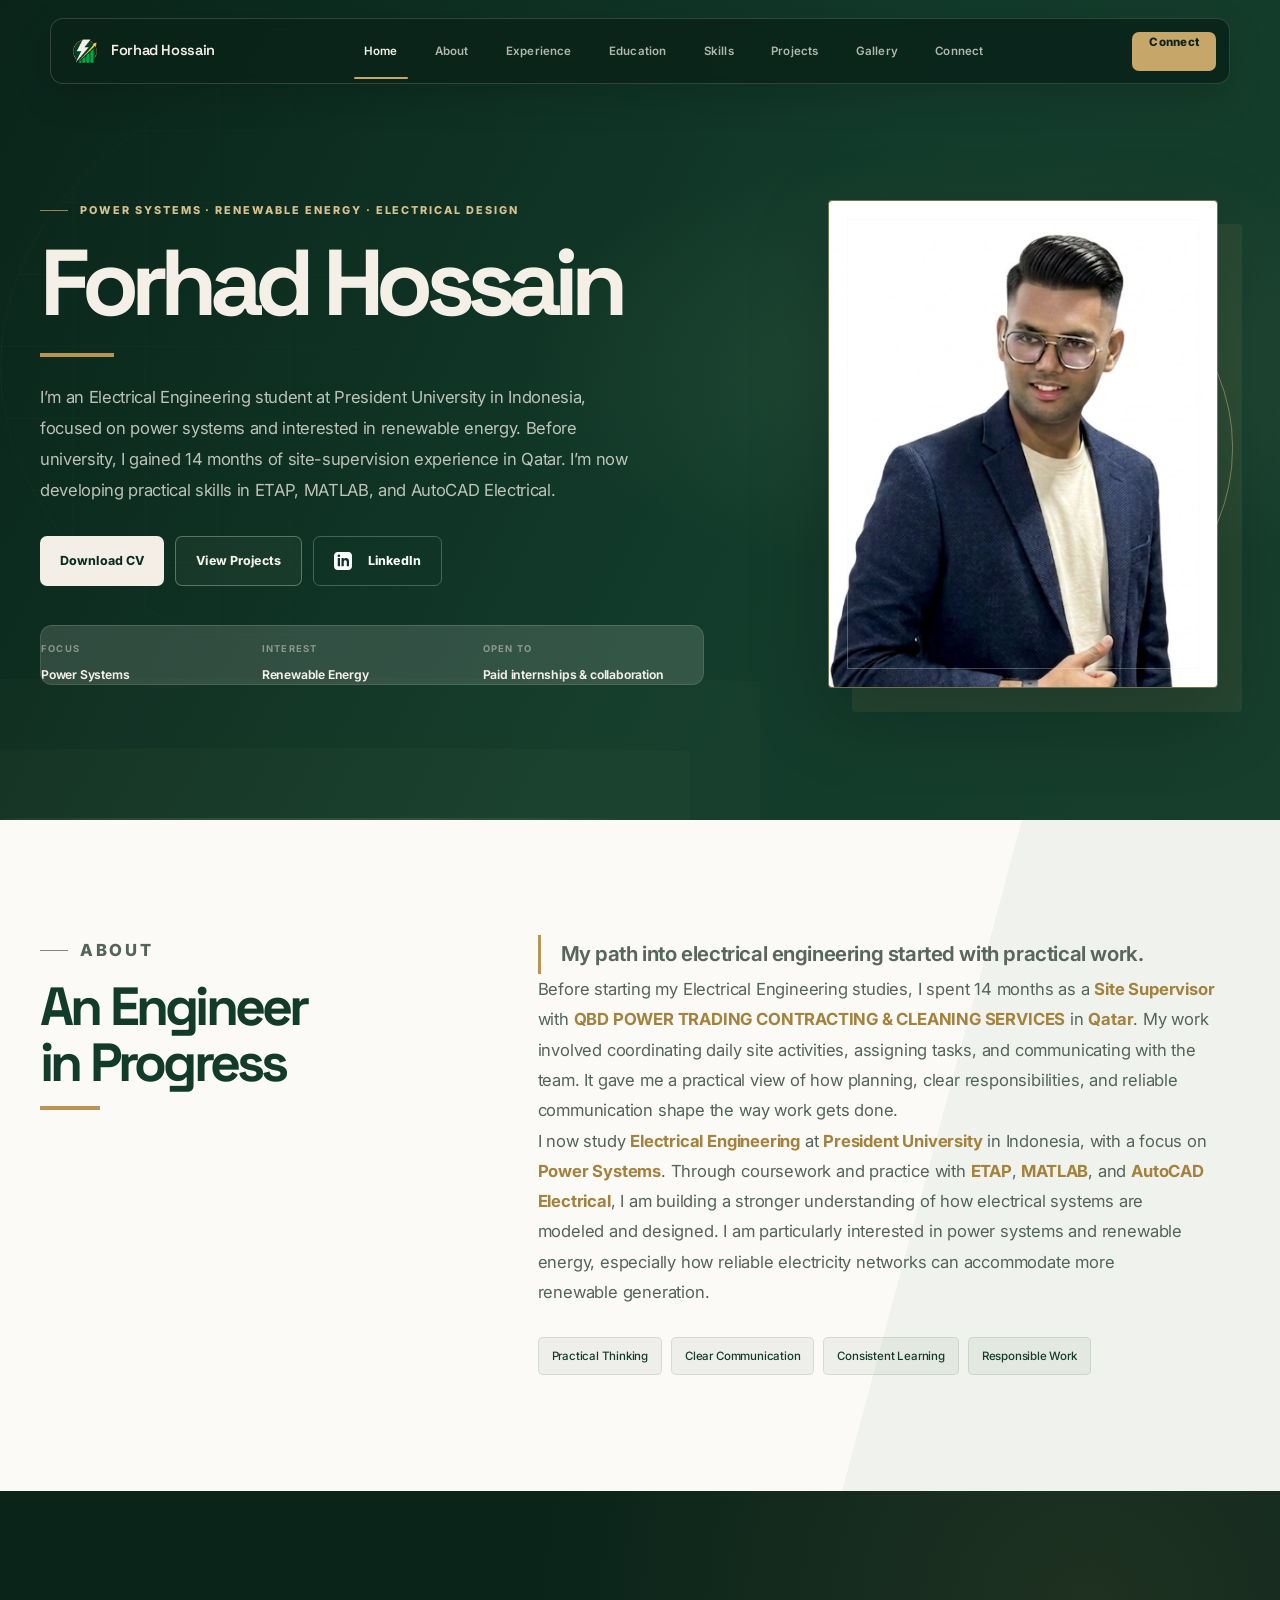
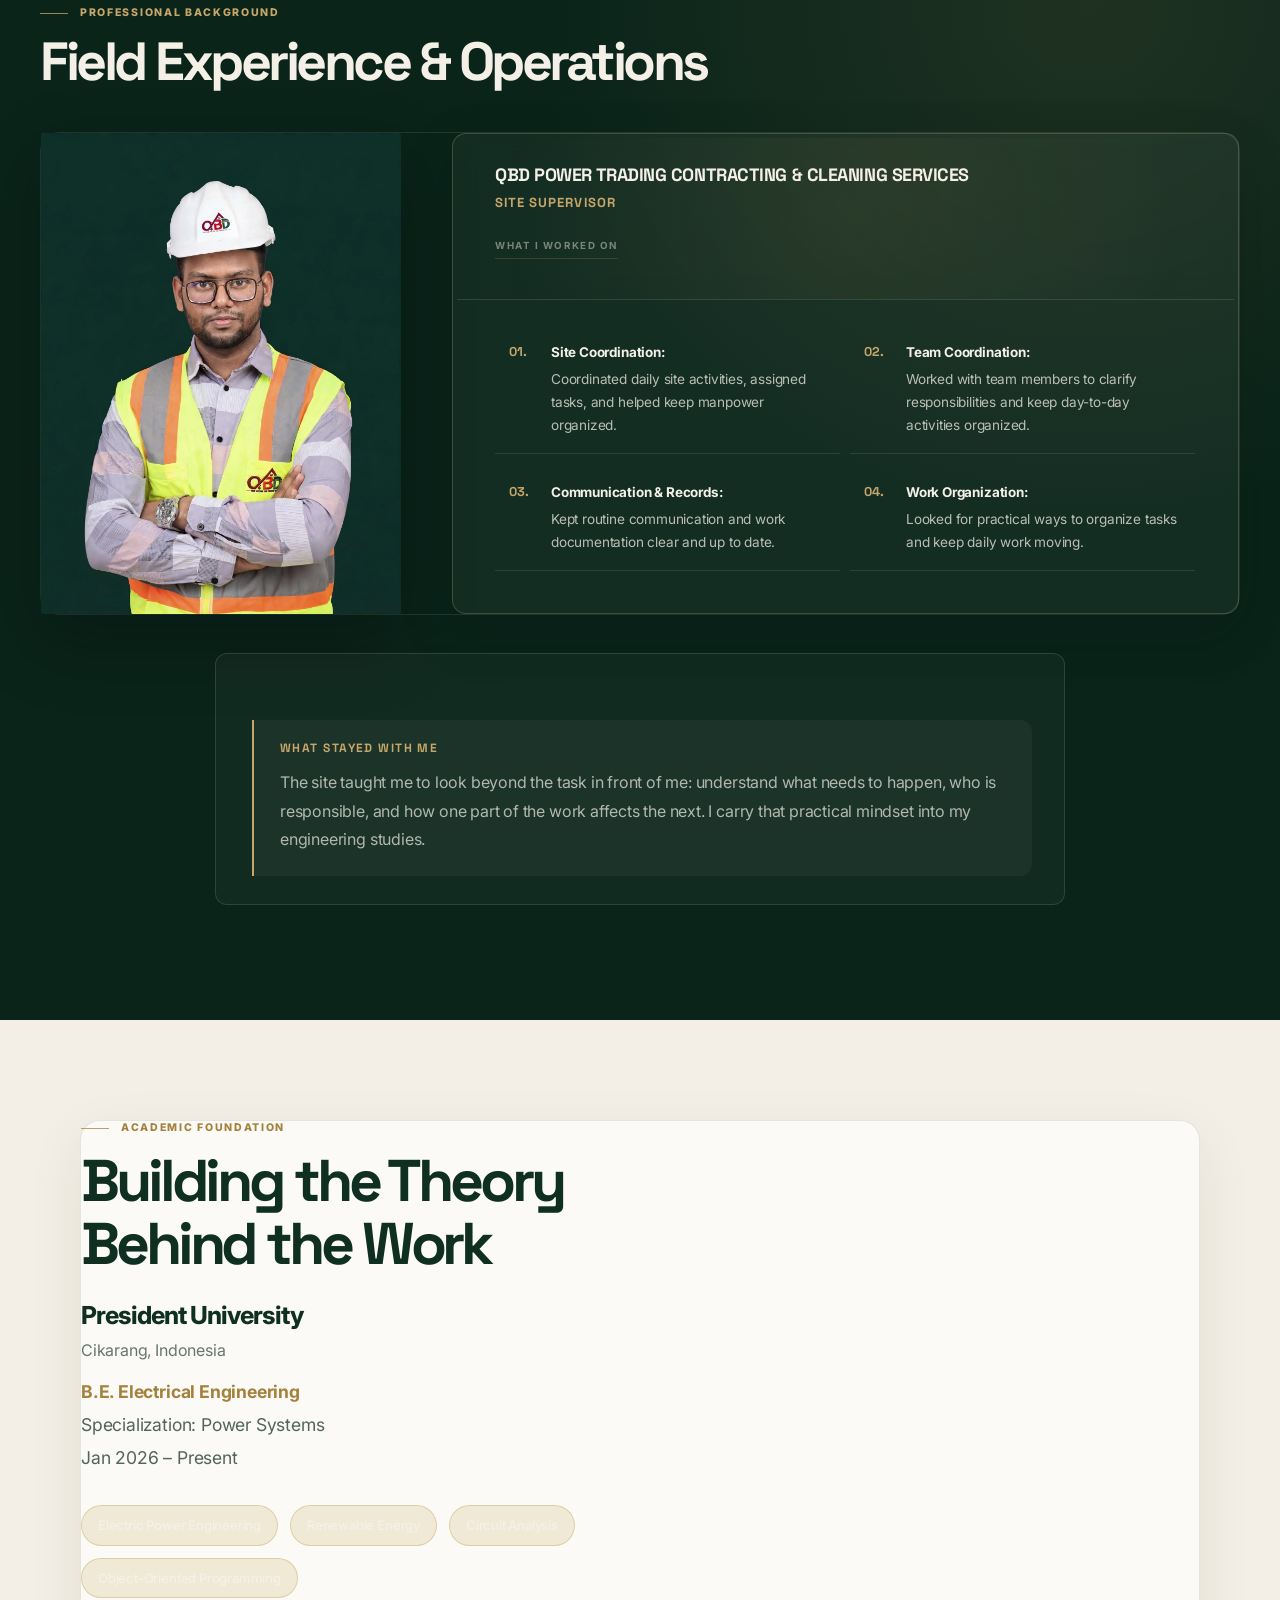
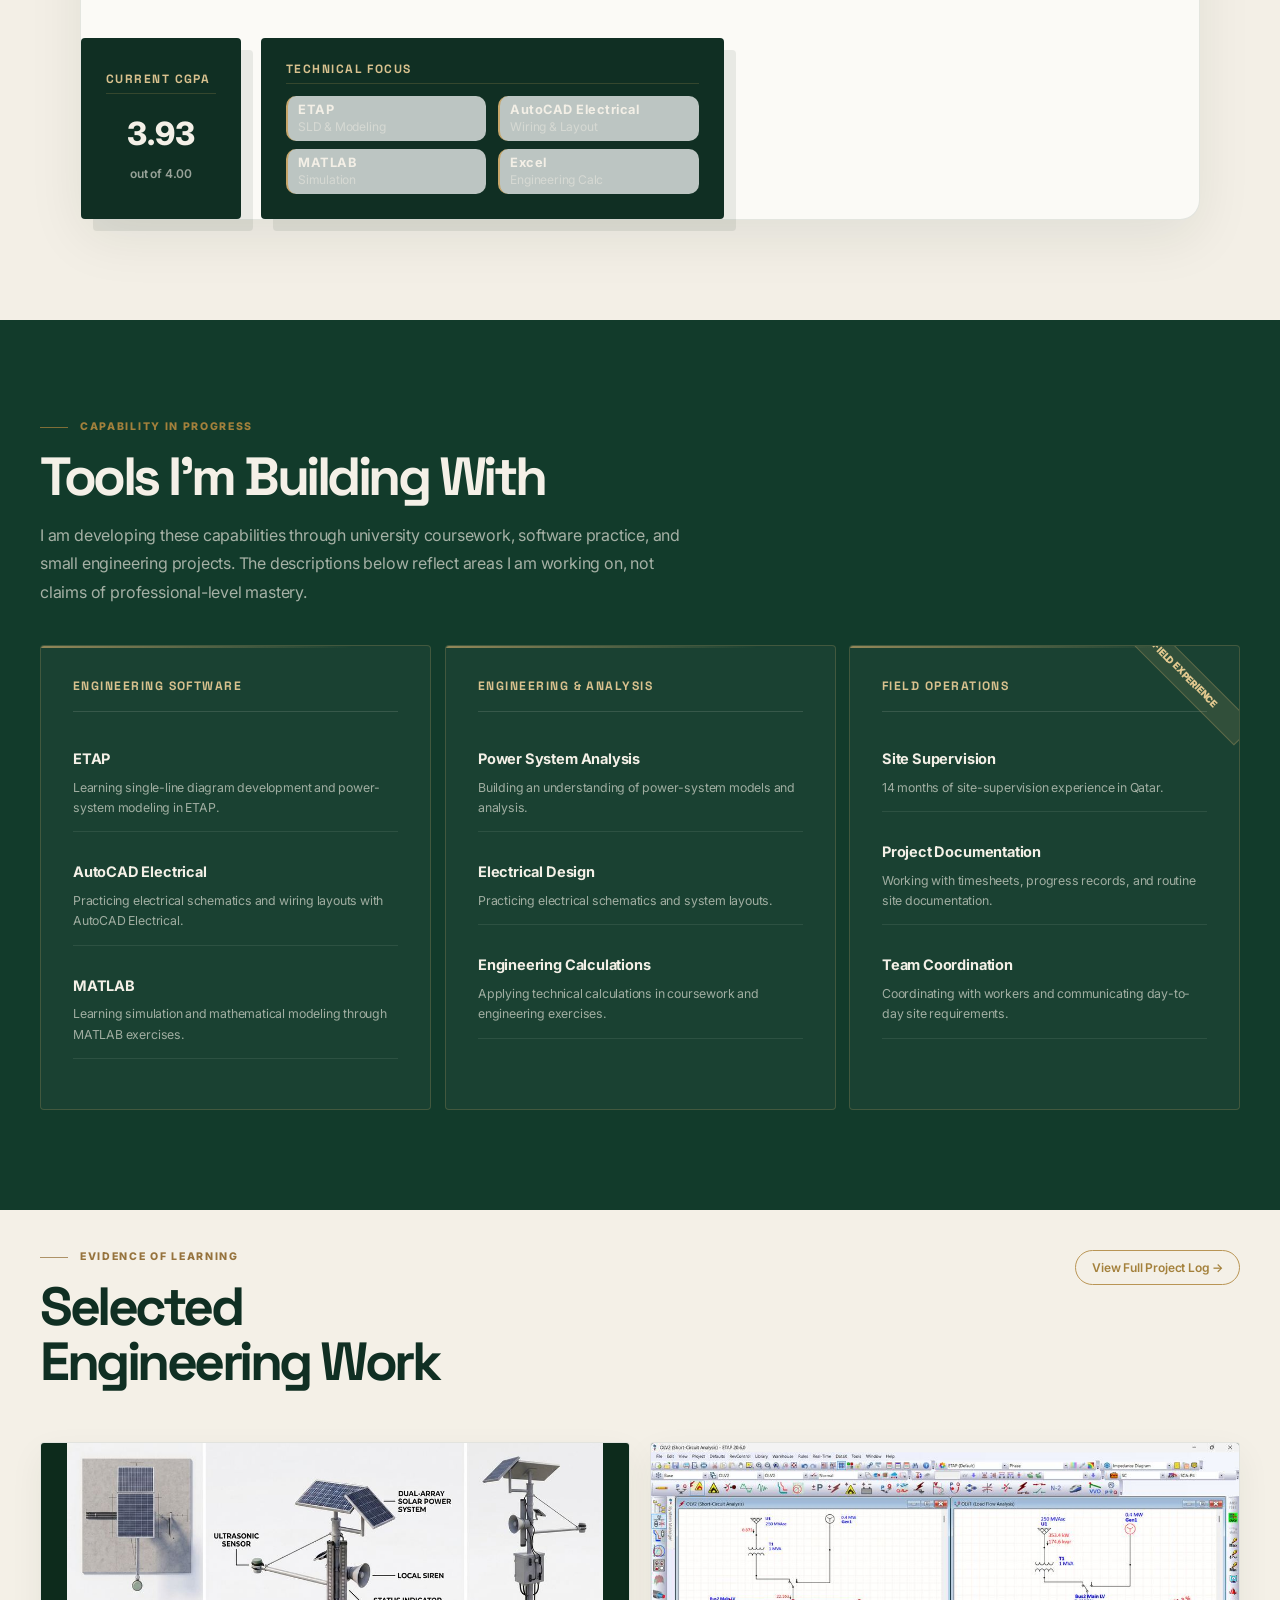
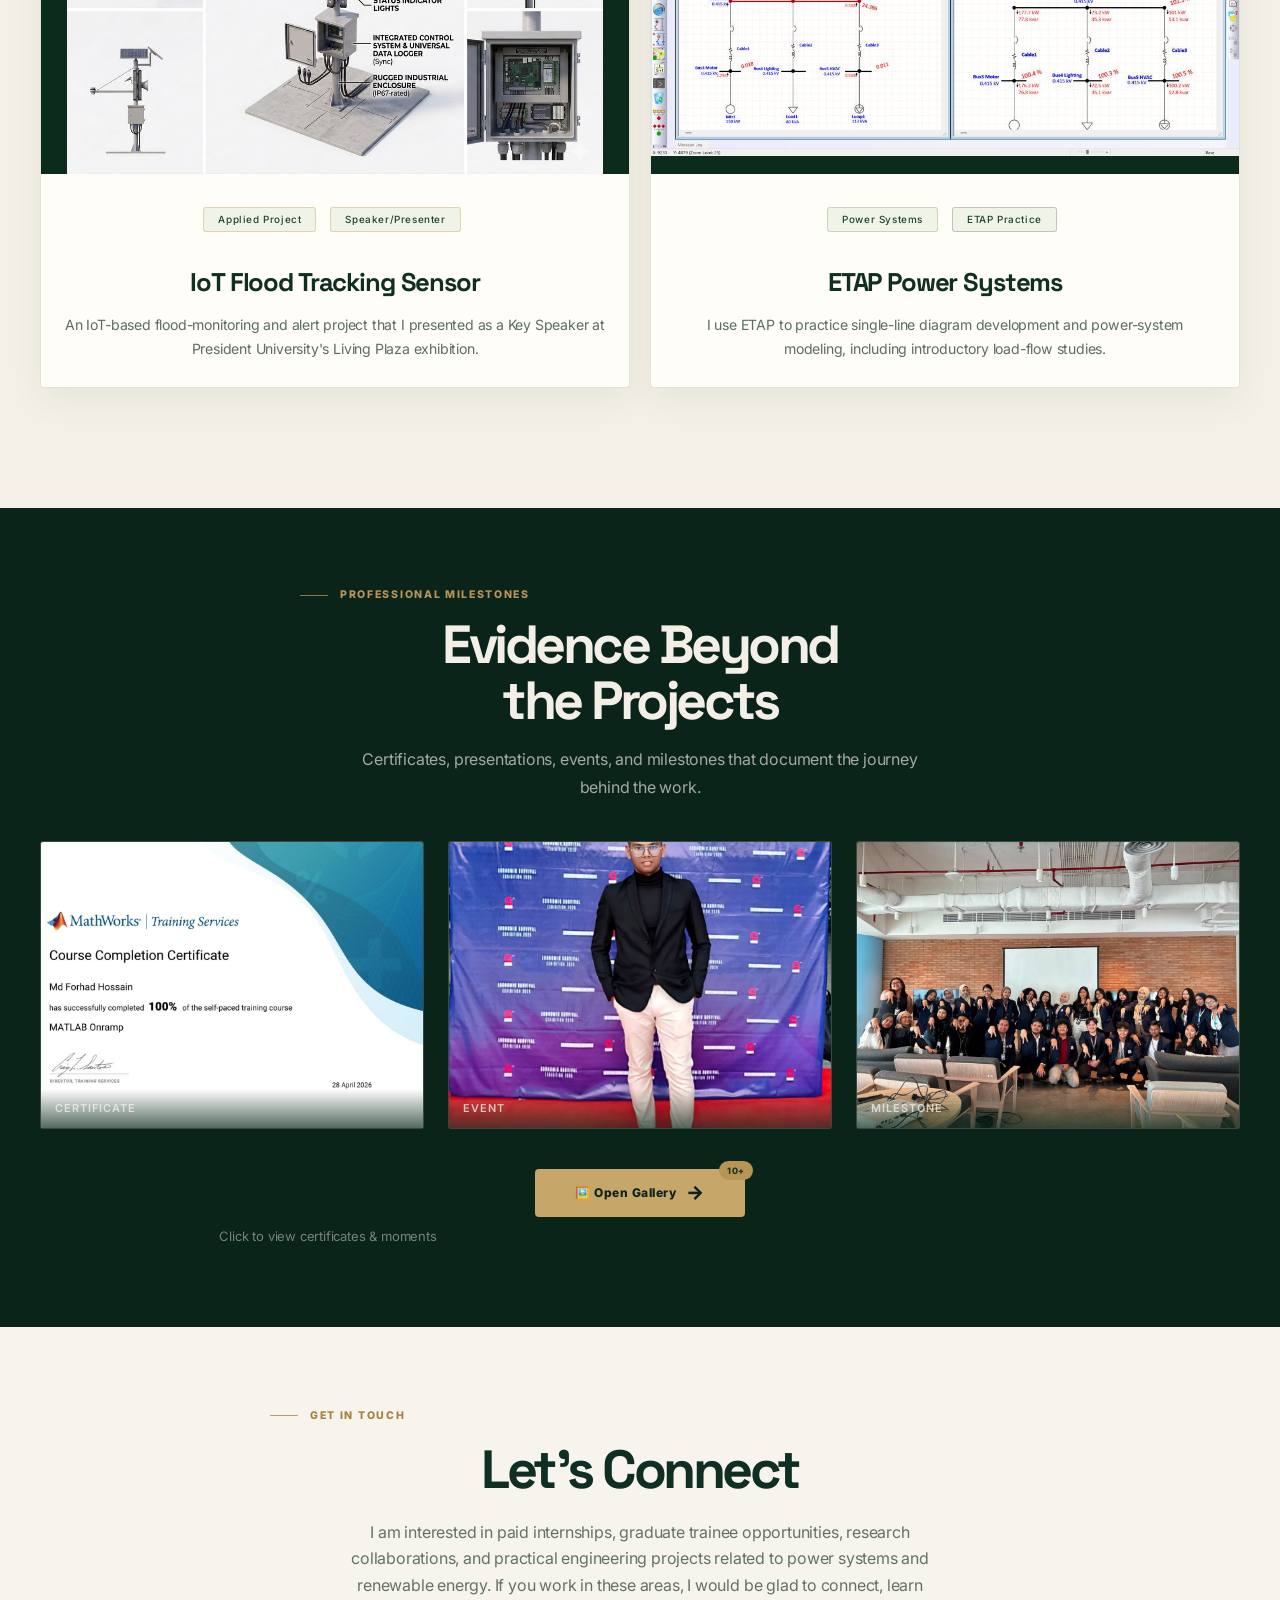
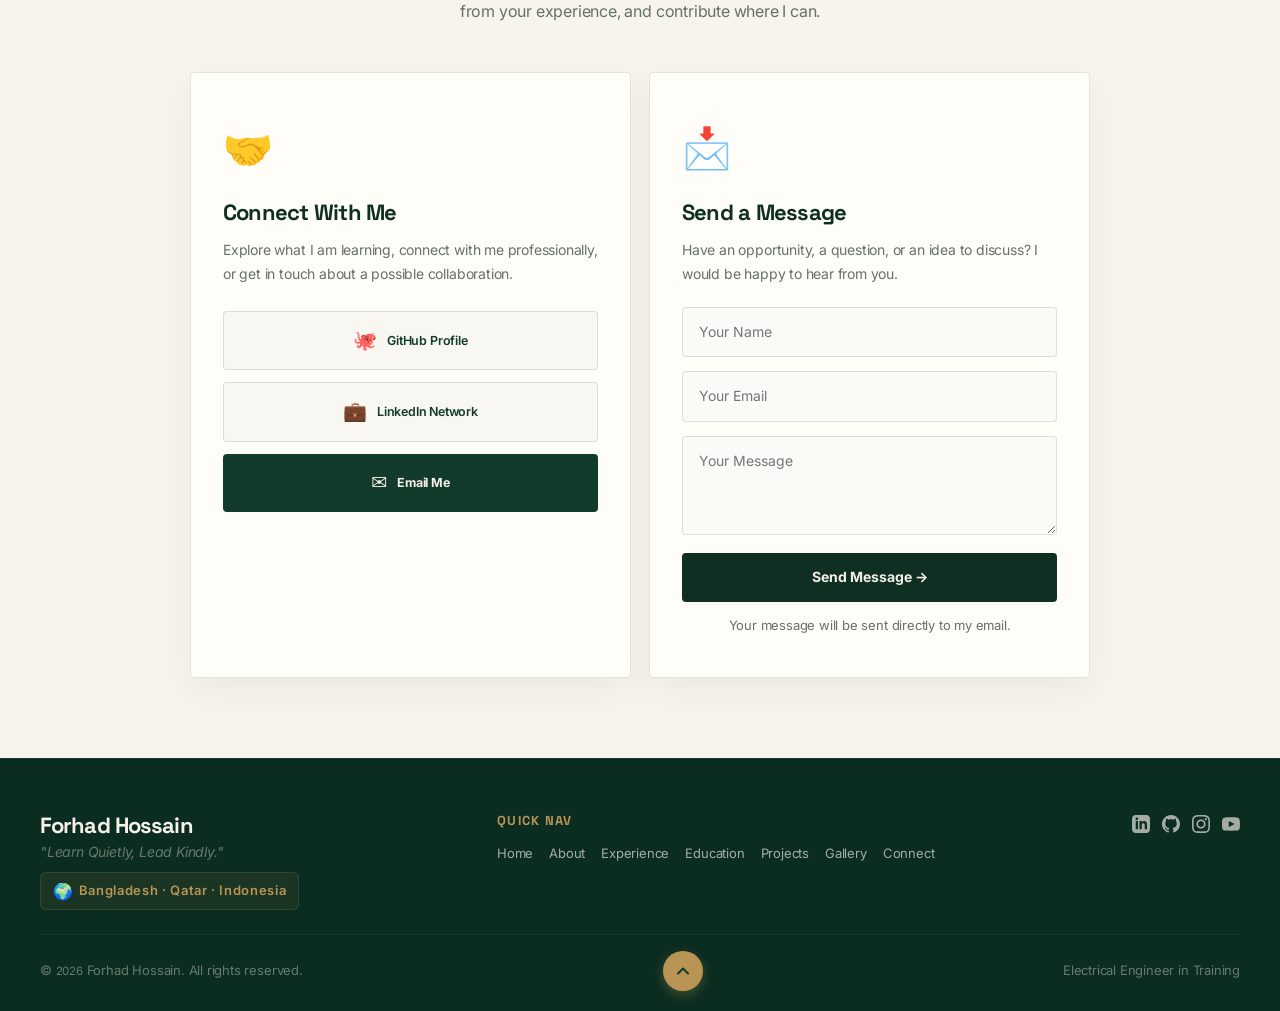
==== index.html @ ad2ba344 "Refine homepage introduction and mobile navigation semantics" ====
<!DOCTYPE html>
<html lang="en">
<head>
    <meta charset="UTF-8" />
    <meta name="viewport" content="width=device-width, initial-scale=1.0" />
<meta name="google-site-verification" content="_zDaQH_l5Y5FE8YZBvgZEouAy9G4MSB9OnLDRJY1ybE" />
    <!-- ════════════════════════════════════════════════════
         PRIMARY META TAGS (SEO)
         ════════════════════════════════════════════════════ -->
    <title>Forhad Hossain | Electrical Engineering &amp; Power Systems</title>
    <meta name="description" content="Forhad Hossain is an Electrical Engineering student at President University in Indonesia, focused on power systems and renewable energy. He brings 14 months of site-supervision experience in Qatar and is developing practical skills in ETAP, MATLAB, and AutoCAD Electrical." />
    <meta name="keywords" content="Forhad Hossain, Md Forhad Hossain, Forhad, Md Forhad, Hossain Forhad, Electrical Engineer, Electrical Engineering Student, Power Systems Engineer, Power Systems Student, President University, ETAP, MATLAB, AutoCAD Electrical, IoT, Arduino, Engineering Portfolio, Power System Analysis, Renewable Energy, Electrical Projects" />
    <meta name="author" content="Forhad Hossain" />
    <meta name="theme-color" content="#1B4332" />
    <meta name="robots" content="index, follow" />
    <link rel="canonical" href="https://forhadhossain.me/" />

    <!-- ════════════════════════════════════════════════════
         FAVICON
         ════════════════════════════════════════════════════ -->
    <link rel="icon" href="assets/logo/logo.png" type="image/png" />
    <link rel="apple-touch-icon" href="assets/logo/logo.png" />

    <!-- ════════════════════════════════════════════════════
         OPEN GRAPH (Facebook, LinkedIn, WhatsApp)
         ════════════════════════════════════════════════════ -->
    <meta property="og:type" content="profile" />
    <meta property="og:site_name" content="Forhad Hossain | Electrical Engineering Portfolio" />
    <meta property="og:title" content="Forhad Hossain | Electrical Engineering Student · Power Systems" />
    <meta property="og:description" content="Electrical Engineering student at President University, focused on power systems and renewable energy, with 14 months of site-supervision experience in Qatar." />
    <meta property="og:url" content="https://forhadhossain.me/" />
    <meta property="og:image" content="https://forhadhossain.me/assets/profile/profile.jpg" />
    <meta property="og:image:alt" content="Forhad Hossain — Electrical Engineering student and Power Systems learner" />
    <meta property="profile:first_name" content="Forhad" />
    <meta property="profile:last_name" content="Hossain" />

    <!-- ════════════════════════════════════════════════════
         TWITTER CARD
         ════════════════════════════════════════════════════ -->
    <meta name="twitter:card" content="summary_large_image" />
    <meta name="twitter:site" content="@forhadhossain_ee" />
    <meta name="twitter:title" content="Forhad Hossain | Electrical Engineering Student · Power Systems" />
    <meta name="twitter:description" content="Electrical Engineering student focused on power systems and renewable energy, with 14 months of site-supervision experience in Qatar." />
    <meta name="twitter:image" content="https://forhadhossain.me/assets/profile/profile.jpg" />
    <meta name="twitter:image:alt" content="Forhad Hossain — Electrical Engineering student and Power Systems learner" />

    <!-- ════════════════════════════════════════════════════
         GOOGLE FONTS
         ════════════════════════════════════════════════════ -->
    <link rel="preconnect" href="https://fonts.googleapis.com" />
    <link rel="preconnect" href="https://fonts.gstatic.com" crossorigin="" />
    <link href="https://fonts.googleapis.com/css2?family=Inter:wght@400;600;700&amp;family=Space+Grotesk:wght@700;800&amp;display=swap" rel="stylesheet" />

    <!-- ════════════════════════════════════════════════════
         EXTERNAL STYLESHEETS
         ════════════════════════════════════════════════════ -->
    <link rel="stylesheet" href="css/style.css" />

    <!-- ════════════════════════════════════════════════════
         STRUCTURED DATA (JSON-LD) — ENTITY SEO
         ════════════════════════════════════════════════════ -->
    <script type="application/ld+json">
    {
      "@context": "https://schema.org",
      "@graph": [
        {
          "@type": "WebSite",
          "@id": "https://forhadhossain.me/#website",
          "url": "https://forhadhossain.me/",
          "name": "Forhad Hossain — Electrical Engineering Portfolio",
          "description": "Personal portfolio of Forhad Hossain, an Electrical Engineering student at President University in Indonesia, focused on Power Systems and interested in renewable energy.",
          "inLanguage": "en-US",
          "publisher": {
            "@id": "https://forhadhossain.me/#person"
          }
        },
        {
          "@type": "Person",
          "@id": "https://forhadhossain.me/#person",
          "name": "Forhad Hossain",
          "alternateName": "Md Forhad Hossain",
          "url": "https://forhadhossain.me/",
          "image": "https://forhadhossain.me/assets/profile/profile.jpg",
          "jobTitle": "Electrical Engineering Student",
          "affiliation": {
            "@type": "CollegeOrUniversity",
            "name": "President University",
            "sameAs": "https://www.president.ac.id/"
          },
          "description": "Forhad Hossain is an Electrical Engineering student at President University in Indonesia, focused on Power Systems. He has 14 months of site-supervision experience in Qatar and is developing practical skills through coursework and projects involving ETAP, MATLAB, AutoCAD Electrical, Arduino, and IoT.",
          "knowsAbout": [
            "Electrical Engineering",
            "Power Systems",
            "Power System Analysis",
            "ETAP",
            "MATLAB",
            "AutoCAD Electrical",
            "Arduino",
            "IoT",
            "Renewable Energy",
            "Circuit Analysis",
            "Embedded Systems",
            "Load Flow Analysis",
            "Short Circuit Analysis",
            "Protection Coordination"
          ],
          "email": "mailto:ee.forhad.hossain@gmail.com",
          "sameAs": [
            "https://www.linkedin.com/in/forhadhossain-ee/",
            "https://github.com/forhadhossain-ee",
            "https://www.instagram.com/forhad_hossain.ee/",
            "https://www.youtube.com/@forhadhossain_ee"
          ]
        }
      ]
    }
    </script>
</head>
<body>

    <!-- ============================================================
         NAVIGATION
         ============================================================ -->
    <div class="nav-wrap">
        <nav class="nav is-condensed">
            <a href="#home" class="nav__logo">
                <img src="assets/logo/logo.png" alt="Forhad Hossain Logo" style="height: 32px; width: auto; flex-shrink: 0;" />
                Forhad Hossain
            </a>
            <div class="nav__links">
                <span class="nav__indicator is-visible"></span>
                <a href="#home" class="nav__link is-active">Home</a>
                <a href="#about" class="nav__link">About</a>
                <a href="#experience" class="nav__link">Experience</a>
                <a href="#education" class="nav__link">Education</a>
                <a href="#skills" class="nav__link">Skills</a>
                <a href="pages/projects.html" class="nav__link">Projects</a>
                <a href="#gallery" class="nav__link">Gallery</a>
                <a href="#cta" class="nav__link">Connect</a>
            </div>
            <a href="#cta" class="nav__cta">Connect</a>
            <button class="nav__burger" type="button" aria-label="Open navigation menu" aria-controls="mobile-navigation" aria-expanded="false">
                <span></span><span></span><span></span>
            </button>
        </nav>
    </div>
    <nav id="mobile-navigation" class="nav__mobile" aria-label="Mobile navigation" aria-hidden="true">
        <a href="#home">Home</a>
        <a href="#about">About</a>
        <a href="#experience">Experience</a>
        <a href="#education">Education</a>
        <a href="#skills">Skills</a>
        <a href="pages/projects.html">Projects</a>
        <a href="#gallery">Gallery</a>
        <a href="#cta">Connect</a>
    </nav>

    <!-- ============================================================
         HERO
         ============================================================ -->
    <header id="home" class="section--dark">
        <div class="container hero-grid">
            <div class="reveal is-visible hero-content">
                <p class="eyebrow">Power Systems · Renewable Energy · Electrical Design</p>
                <h1>Forhad Hossain</h1>
                <p class="lead">
                    I’m an Electrical Engineering student at President University in Indonesia, focused on power systems and interested in renewable energy. Before university, I gained 14 months of site-supervision experience in Qatar. I’m now developing practical skills in ETAP, MATLAB, and AutoCAD Electrical.
                </p>
                <div class="hero-btns-container">
                    <a href="assets/resume/Forhad-Hossain-CV.pdf" class="btn btn--on-dark" download>Download CV</a>
                    <a href="#projects" class="btn btn--ghost-dark">View Projects</a>
                    <a href="https://www.linkedin.com/in/forhadhossain-ee/" target="_blank" rel="noopener" class="btn btn--linkedin">
                        <svg xmlns="http://www.w3.org/2000/svg" width="18" height="18" viewBox="0 0 24 24" fill="currentColor" style="margin-right: 8px;">
                            <path d="M19 0h-14c-2.761 0-5 2.239-5 5v14c0 2.761 2.239 5 5 5h14c2.762 0 5-2.239 5-5v-14c0-2.761-2.238-5-5-5zm-11 19h-3v-11h3v11zm-1.5-12.268c-.966 0-1.75-.79-1.75-1.764s.784-1.764 1.75-1.764 1.75.79 1.75 1.764-.783 1.764-1.75 1.764zm13.5 12.268h-3v-5.604c0-3.368-4-3.113-4 0v5.604h-3v-11h3v1.765c1.396-2.586 7-2.777 7 2.476v6.759z" />
                        </svg>
                        LinkedIn
                    </a>
                </div>
                <ul class="hero-credentials" aria-label="Professional focus">
                    <li><strong>Focus</strong><span>Power Systems</span></li>
                    <li><strong>Interest</strong><span>Renewable Energy</span></li>
                    <li><strong>Open to</strong><span>Paid internships &amp; collaboration</span></li>
                </ul>
            </div>
            <div class="reveal is-visible hero-photo">
                <div class="asset-slot">
                    <img src="assets/profile/profile.jpg" alt="Forhad Hossain, Electrical Engineering student" />
                </div>
            </div>
        </div>
    </header>

    <!-- ============================================================
         ABOUT
         ============================================================ -->
    <section id="about" class="section--paper">
        <div class="container about-grid-layout">
            <div class="about-sticky-header reveal is-visible">
                <p class="eyebrow">About</p>
                <h2>An Engineer in Progress</h2>
            </div>
            <div class="reveal is-visible">
               <p class="lead">
    My path into electrical engineering started with practical work.
</p>

<p>
    Before starting my Electrical Engineering studies, I spent 14 months as a <strong>Site Supervisor</strong> with <strong>QBD POWER TRADING CONTRACTING &amp; CLEANING SERVICES</strong> in <strong>Qatar</strong>. My work involved coordinating daily site activities, assigning tasks, and communicating with the team. It gave me a practical view of how planning, clear responsibilities, and reliable communication shape the way work gets done.
</p>

<p>
    I now study <strong>Electrical Engineering</strong> at <strong>President University</strong> in Indonesia, with a focus on <strong>Power Systems</strong>. Through coursework and practice with <strong>ETAP</strong>, <strong>MATLAB</strong>, and <strong>AutoCAD Electrical</strong>, I am building a stronger understanding of how electrical systems are modeled and designed. I am particularly interested in power systems and renewable energy, especially how reliable electricity networks can accommodate more renewable generation.
</p>
                <div class="tag-row">
                    <span class="tag tag--sage">Practical Thinking</span>
                    <span class="tag tag--sage">Clear Communication</span>
                    <span class="tag tag--sage">Consistent Learning</span>
                    <span class="tag tag--sage">Responsible Work</span>
                </div>
            </div>
        </div>
    </section>

    <!-- ============================================================
     EXPERIENCE
     ============================================================ -->
<section id="experience" class="section--dark">
    <div class="container">
        <div class="section-head reveal is-visible">
            <p class="eyebrow">Professional Background</p>
            <h2>Field Experience &amp; Operations</h2>
        </div>

        <div class="exp-row reveal is-visible">
            <div class="exp-image-col">
                <img src="assets/experience/site-work.jpg" alt="Site Work in Qatar" />
            </div>

            <div class="exp-card-col">
                <article class="card card--dark exp-card-focused">
                    <div class="exp-card-header">
                        <h3 class="exp-company-name">QBD POWER TRADING CONTRACTING &amp; CLEANING SERVICES</h3>
                        <h4 class="exp-role-title">Site Supervisor</h4>
                        <h5 class="exp-section-label">What I Worked On</h5>
                    </div>

                    <div class="metric-container">
                        <div class="metric-item">
                            <span class="metric-num">01.</span>
                            <div class="metric-text">
                                <strong>Site Coordination:</strong> Coordinated daily site activities, assigned tasks, and helped keep manpower organized.
                            </div>
                        </div>

                        <div class="metric-item">
                            <span class="metric-num">02.</span>
                            <div class="metric-text">
                                <strong>Team Coordination:</strong> Worked with team members to clarify responsibilities and keep day-to-day activities organized.
                            </div>
                        </div>

                        <div class="metric-item">
                            <span class="metric-num">03.</span>
                            <div class="metric-text">
                                <strong>Communication &amp; Records:</strong> Kept routine communication and work documentation clear and up to date.
                            </div>
                        </div>

                        <div class="metric-item">
                            <span class="metric-num">04.</span>
                            <div class="metric-text">
                                <strong>Work Organization:</strong> Looked for practical ways to organize tasks and keep daily work moving.
                            </div>
                        </div>
                    </div>
                </article>
            </div>
        </div>

        <div class="exp-lessons-row reveal is-visible">
            <div class="exp-lessons-summary">
                <h4>What Stayed With Me</h4>
                <p>
                    The site taught me to look beyond the task in front of me: understand what needs to happen, who is responsible, and how one part of the work affects the next. I carry that practical mindset into my engineering studies.
                </p>
            </div>
        </div>
    </div>
</section>

    <!-- ============================================================
     EDUCATION
     ============================================================ -->
<section id="education" class="section--paper">
    <div class="container edu-main-info">
        <div class="reveal is-visible">
            <p class="eyebrow">Academic Foundation</p>
            <h2>Building the Theory Behind the Work</h2>

            <div class="edu-university-name">President University</div>
            <p class="location-text">Cikarang, Indonesia</p>

            <div class="edu-degree-meta">
                <strong>B.E. Electrical Engineering</strong><br>
                Specialization: Power Systems<br>
                Jan 2026 – Present
            </div>

            <div class="edu-tag-container">
                <span class="tag tag--edu">Electric Power Engineering</span>
                <span class="tag tag--edu">Renewable Energy</span>
                <span class="tag tag--edu">Circuit Analysis</span>
                <span class="tag tag--edu">Object-Oriented Programming</span>
            </div>

            <div class="edu-achievement-row">
                <div class="edu-mini-card">
                    <h4>Current CGPA</h4>
                    <div class="cgpa-val">3.93</div>
                    <p class="cgpa-label-sub">out of 4.00</p>
                </div>

                <div class="edu-mini-card">
                    <h4>Technical Focus</h4>
                    <div class="edu-focus-list">
                        <div class="focus-item">
                            <div class="focus-text">
                                <strong>ETAP</strong>
                                <span>SLD &amp; Modeling</span>
                            </div>
                        </div>

                        <div class="focus-item">
                            <div class="focus-text">
                                <strong>AutoCAD Electrical</strong>
                                <span>Wiring &amp; Layout</span>
                            </div>
                        </div>

                        <div class="focus-item">
                            <div class="focus-text">
                                <strong>MATLAB</strong>
                                <span>Simulation</span>
                            </div>
                        </div>

                        <div class="focus-item">
                            <div class="focus-text">
                                <strong>Excel</strong>
                                <span>Engineering Calc</span>
                            </div>
                        </div>
                    </div>
                </div>
            </div>
        </div>
    </div>
</section>
  <!-- ============================================================
     SKILLS
     ============================================================ -->
<section id="skills" class="section--dark">
    <div class="container">
        <div class="section-head reveal is-visible">
            <p class="eyebrow">Capability in Progress</p>
            <h2>Tools I’m Building With</h2>
            <p>
                I am developing these capabilities through university coursework, software practice, and small engineering projects. The descriptions below reflect areas I am working on, not claims of professional-level mastery.
            </p>
        </div>

        <div class="skills-grid">

            <!-- ENGINEERING SOFTWARE -->
            <div class="skill-category-card reveal is-visible">
                <h3>Engineering Software</h3>

                <div class="skill-item">
                    <div class="skill-info">
                        <span class="skill-name">ETAP</span>
                    </div>
                    <span class="skill-desc">Learning single-line diagram development and power-system modeling in ETAP.</span>
                    <div class="skill-bar-bg">
                        <div class="skill-bar-fill" style="width:85%;"></div>
                    </div>
                </div>

                <div class="skill-item">
                    <div class="skill-info">
                        <span class="skill-name">AutoCAD Electrical</span>
                    </div>
                    <span class="skill-desc">Practicing electrical schematics and wiring layouts with AutoCAD Electrical.</span>
                    <div class="skill-bar-bg">
                        <div class="skill-bar-fill" style="width:80%;"></div>
                    </div>
                </div>

                <div class="skill-item">
                    <div class="skill-info">
                        <span class="skill-name">MATLAB</span>
                    </div>
                    <span class="skill-desc">Learning simulation and mathematical modeling through MATLAB exercises.</span>
                    <div class="skill-bar-bg">
                        <div class="skill-bar-fill" style="width:75%;"></div>
                    </div>
                </div>
            </div>


            <!-- ENGINEERING & ANALYSIS -->
            <div class="skill-category-card reveal is-visible">
                <h3>Engineering &amp; Analysis</h3>

                <div class="skill-item">
                    <div class="skill-info">
                        <span class="skill-name">Power System Analysis</span>
                    </div>
                    <span class="skill-desc">Building an understanding of power-system models and analysis.</span>
                    <div class="skill-bar-bg">
                        <div class="skill-bar-fill" style="width:85%;"></div>
                    </div>
                </div>

                <div class="skill-item">
                    <div class="skill-info">
                        <span class="skill-name">Electrical Design</span>
                    </div>
                    <span class="skill-desc">Practicing electrical schematics and system layouts.</span>
                    <div class="skill-bar-bg">
                        <div class="skill-bar-fill" style="width:80%;"></div>
                    </div>
                </div>

                <div class="skill-item">
                    <div class="skill-info">
                        <span class="skill-name">Engineering Calculations</span>
                    </div>
                    <span class="skill-desc">Applying technical calculations in coursework and engineering exercises.</span>
                    <div class="skill-bar-bg">
                        <div class="skill-bar-fill" style="width:80%;"></div>
                    </div>
                </div>
            </div>


            <!-- FIELD OPERATIONS -->
            <div class="skill-category-card reveal is-visible">
                <div class="premium-badge">Field experience</div>
                <h3>Field Operations</h3>

                <div class="skill-item">
                    <div class="skill-info">
                        <span class="skill-name">Site Supervision</span>
                    </div>
                    <span class="skill-desc">14 months of site-supervision experience in Qatar.</span>
                    <div class="skill-bar-bg">
                        <div class="skill-bar-fill" style="width:100%;"></div>
                    </div>
                </div>

                <div class="skill-item">
                    <div class="skill-info">
                        <span class="skill-name">Project Documentation</span>
                    </div>
                    <span class="skill-desc">Working with timesheets, progress records, and routine site documentation.</span>
                    <div class="skill-bar-bg">
                        <div class="skill-bar-fill" style="width:95%;"></div>
                    </div>
                </div>

                <div class="skill-item">
                    <div class="skill-info">
                        <span class="skill-name">Team Coordination</span>
                    </div>
                    <span class="skill-desc">Coordinating with workers and communicating day-to-day site requirements.</span>
                    <div class="skill-bar-bg">
                        <div class="skill-bar-fill" style="width:90%;"></div>
                    </div>
                </div>
            </div>

        </div>
    </div>
</section>

   <!-- ============================================================
     PROJECTS (Homepage Preview)
     ============================================================ -->
<section id="projects" class="section--paper">
    <div class="container">
        <div class="section-head reveal is-visible">
            <div>
                <p class="eyebrow">Evidence of Learning</p>
                <h2>Selected Engineering Work</h2>
            </div>

            <a href="pages/projects.html" class="btn btn--outline">
                View Full Project Log →
            </a>
        </div>

        <div class="card-grid">

            <!-- ====================================================
                 PROJECT 01 — IoT FLOOD TRACKING SENSOR
                 ==================================================== -->
            <a href="pages/projects.html#iot" class="card card--featured reveal is-visible">
                <div class="asset-slot">
                    <img
                        src="assets/projects/iot/flood-sensor.jpg"
                        alt="IoT Flood Tracking Sensor"
                        loading="lazy"
                    />
                    <div class="view-overlay">🔗 View Project</div>
                </div>

                <div class="tag-row">
                    <span class="tag tag--gold">Applied Project</span>
                    <span class="tag tag--gold">Speaker/Presenter</span>
                </div>

                <h3>IoT Flood Tracking Sensor</h3>

                <p>
                    An IoT-based flood-monitoring and alert project that I presented as a Key Speaker at President University's Living Plaza exhibition.
                </p>
            </a>


            <!-- ====================================================
                 PROJECT 02 — ETAP POWER SYSTEMS
                 ==================================================== -->
            <a href="pages/projects.html#etap" class="card card--large reveal is-visible">
                <div class="asset-slot">
                    <img
                        src="assets/projects/etap/beginner-01.jpg"
                        alt="ETAP Power Systems"
                        loading="lazy"
                    />
                    <div class="view-overlay">🔗 View Project</div>
                </div>

                <div class="tag-row">
                    <span class="tag tag--sage">Power Systems</span>
                    <span class="tag">ETAP Practice</span>
                </div>

                <h3>ETAP Power Systems</h3>

                <p>
                    I use ETAP to practice single-line diagram development and power-system modeling, including introductory load-flow studies.
                </p>
            </a>

        </div>
    </div>
</section>
    <!-- ============================================================
     GALLERY SECTION
     ============================================================ -->
<section id="gallery" class="section--dark" style="padding:80px 0; background:var(--forest);">
    <div class="container">

        <div class="section-head" style="text-align:center; margin-bottom:40px;">
            <p class="eyebrow" style="color:var(--gold);">
                Professional Milestones
            </p>

            <h2 style="color:var(--on-dark);">
                Evidence Beyond the Projects
            </h2>

            <p style="color:var(--on-dark-muted); max-width:600px; margin:0 auto;">
                Certificates, presentations, events, and milestones that document
                the journey behind the work.
            </p>
        </div>

        <div class="gallery-preview-grid"
             style="display:grid; grid-template-columns:repeat(3,1fr); gap:24px; margin-bottom:40px;">

            <div class="gallery-preview-card"
                 style="border-color:rgba(245,240,232,0.15);">

                <img
                    src="assets/gallery/thumb-01.jpg"
                    alt="Certificate Preview"
                    loading="lazy"
                />

                <div class="gallery-label">
                    Certificate
                </div>
            </div>

            <div class="gallery-preview-card"
                 style="border-color:rgba(245,240,232,0.15);">

                <img
                    src="assets/gallery/thumb-02.jpg"
                    alt="Event Photo"
                    loading="lazy"
                />

                <div class="gallery-label">
                    Event
                </div>
            </div>

            <div class="gallery-preview-card"
                 style="border-color:rgba(245,240,232,0.15);">

                <img
                    src="assets/gallery/thumb-03.jpg"
                    alt="Achievement"
                    loading="lazy"
                />

                <div class="gallery-label">
                    Milestone
                </div>
            </div>

        </div>

        <div style="text-align:center;">

            <button
                onclick="toggleGallery()"
                class="btn gallery-toggle-btn"
                style="padding:14px 40px; font-size:var(--t-base); border-radius:var(--r-pill); background:var(--cream); color:var(--forest); cursor:pointer; border:none; font-weight:700; transition:all 0.3s ease; display:inline-flex; align-items:center; gap:10px; position:relative;"
            >
                🖼️ Open Gallery

                <span
                    style="display:inline-block; transition:transform 0.3s ease; font-size:1.2rem;"
                >
                    →
                </span>

                <span
                    style="position:absolute; top:-8px; right:-8px; background:var(--gold); color:var(--forest); font-size:0.55rem; font-weight:800; padding:2px 8px; border-radius:50px;"
                >
                    10+
                </span>
            </button>

            <p
                style="color:var(--on-dark-muted); font-size:var(--t-xs); margin-top:8px; opacity:0.7;"
            >
                Click to view certificates &amp; moments
            </p>

        </div>

        <div
            id="fullGallery"
            style="display:none; margin-top:48px; padding-top:48px; border-top:2px solid var(--gold);"
        >

            <div class="slideshow-container">

                <div
                    class="slideshow-wrapper"
                    id="gallerySlideshow"
                ></div>

                <button
                    class="slideshow-btn slideshow-btn--prev"
                    onclick="changeSlide(-1)"
                >
                    ❮
                </button>

                <button
                    class="slideshow-btn slideshow-btn--next"
                    onclick="changeSlide(1)"
                >
                    ❯
                </button>

            </div>

            <div
                class="slideshow-dots"
                id="galleryDots"
            ></div>

            <div style="text-align:center; margin-top:32px;">

                <button
                    onclick="toggleGallery()"
                    class="btn"
                    style="padding:12px 32px; border-radius:var(--r-pill); background:transparent; color:var(--on-dark); cursor:pointer; border:1px solid var(--on-dark-muted); font-weight:600; transition:all 0.3s ease;"
                >
                    ✕ Close Gallery
                </button>

            </div>

        </div>

    </div>
</section>

    <!-- ============================================================
         CTA SECTION
         ============================================================ -->
    <section id="cta" class="section--paper" style="padding:80px 0; background:var(--cream);">
        <div class="container">
            <div class="section-head" style="text-align:center; margin-bottom:48px;">
                <p class="eyebrow" style="color:var(--gold-deep);">Get in Touch</p>
                <h2 style="color:var(--forest);">Let's Connect</h2>
                <p style="color:var(--muted); max-width:600px; margin:0 auto;">
                    I am interested in paid internships, graduate trainee opportunities, research collaborations, and practical engineering projects related to power systems and renewable energy. If you work in these areas, I would be glad to connect, learn from your experience, and contribute where I can.
                </p>
            </div>

            <div class="cta-grid" style="max-width:900px; margin:0 auto;">
                
                <div class="cta-card" style="background:var(--paper); border:1px solid var(--line); border-radius:16px; padding:40px 32px; transition:transform 0.3s ease, box-shadow 0.3s ease, border-color 0.3s ease; text-align:center; box-shadow:0 4px 16px rgba(0,0,0,0.04);">
                    <div style="font-size:2.5rem; margin-bottom:16px;">🤝</div>
                    <h3 style="color:var(--forest); font-size:var(--t-xl); margin-bottom:12px;">Connect With Me</h3>
                    <p style="color:var(--muted); font-size:var(--t-sm); margin-bottom:24px; line-height:1.6;">
                        Explore what I am learning, connect with me professionally, or get in touch about a possible collaboration.
                    </p>
                    <div style="display:flex; flex-direction:column; gap:12px; align-items:center;">
                        <a href="https://github.com/forhadhossain-ee" target="_blank" class="cta-btn" style="display:inline-flex; align-items:center; gap:10px; background:var(--canvas); color:var(--forest); padding:12px 24px; border-radius:50px; text-decoration:none; font-weight:600; transition:all 0.3s ease; width:100%; max-width:280px; justify-content:center; border:1px solid var(--line);" rel="me noopener noreferrer">
                            <span style="font-size:1.2rem;">🐙</span> GitHub Profile
                        </a>
                        <a href="https://www.linkedin.com/in/forhadhossain-ee/" target="_blank" class="cta-btn" style="display:inline-flex; align-items:center; gap:10px; background:var(--canvas); color:var(--forest); padding:12px 24px; border-radius:50px; text-decoration:none; font-weight:600; transition:all 0.3s ease; width:100%; max-width:280px; justify-content:center; border:1px solid var(--line);" rel="me noopener noreferrer">
                            <span style="font-size:1.2rem;">💼</span> LinkedIn Network
                        </a>
                        <a href="mailto:ee.forhad.hossain@gmail.com" class="cta-btn" style="display:inline-flex; align-items:center; gap:10px; background:var(--forest); color:var(--cream); padding:12px 24px; border-radius:50px; text-decoration:none; font-weight:700; transition:all 0.3s ease; width:100%; max-width:280px; justify-content:center; border:none;">
                            <span style="font-size:1.2rem;">✉️</span> Email Me
                        </a>
                    </div>
                </div>

                <div class="cta-card" style="background:var(--paper); border:1px solid var(--line); border-radius:16px; padding:40px 32px; transition:transform 0.3s ease, box-shadow 0.3s ease, border-color 0.3s ease; box-shadow:0 4px 16px rgba(0,0,0,0.04);">
                    <div style="font-size:2.5rem; margin-bottom:16px;">📩</div>
                    <h3 style="color:var(--forest); font-size:var(--t-xl); margin-bottom:12px;">Send a Message</h3>
                    <p style="color:var(--muted); font-size:var(--t-sm); margin-bottom:20px; line-height:1.6;">
                        Have an opportunity, a question, or an idea to discuss? I would be happy to hear from you.
                    </p>
                    <form action="mailto:ee.forhad.hossain@gmail.com" method="post" enctype="text/plain" style="display:grid; gap:14px;">
                        <input type="text" name="name" placeholder="Your Name" required style="padding:12px 16px; background:var(--canvas); border:1px solid var(--line); border-radius:10px; color:var(--forest); font-family:inherit; font-size:var(--t-sm); outline:none; transition:border-color 0.3s ease;">
                        <input type="email" name="email" placeholder="Your Email" required style="padding:12px 16px; background:var(--canvas); border:1px solid var(--line); border-radius:10px; color:var(--forest); font-family:inherit; font-size:var(--t-sm); outline:none; transition:border-color 0.3s ease;">
                        <textarea name="message" placeholder="Your Message" rows="3" required style="padding:12px 16px; background:var(--canvas); border:1px solid var(--line); border-radius:10px; color:var(--forest); font-family:inherit; font-size:var(--t-sm); outline:none; resize:vertical; transition:border-color 0.3s ease;"></textarea>
                        <button type="submit" style="background:var(--forest); color:var(--cream); padding:12px 24px; border:none; border-radius:50px; font-weight:700; font-size:var(--t-sm); cursor:pointer; transition:all 0.3s ease; margin-top:4px;">
                            Send Message →
                        </button>
                    </form>
                    <p style="font-size:var(--t-xs); color:var(--faint); margin-top:12px; text-align:center;">
                        Your message will be sent directly to my email.
                    </p>
                </div>
            </div>
        </div>
    </section>

    <!-- ============================================================
         FOOTER
         ============================================================ -->
    <footer id="footer" class="section--dark" style="padding:32px 0 16px; background:var(--forest); border-top:1px solid rgba(245,240,232,0.06);">
        <div class="container">
            <div class="footer-top" style="display:flex; justify-content:space-between; align-items:flex-start; gap:24px; padding-bottom:24px; border-bottom:1px solid rgba(245,240,232,0.06); flex-wrap:wrap;">
                <div class="footer-brand">
                    <h3 style="color:var(--on-dark); font-size:var(--t-xl); margin-bottom:2px; font-family:var(--f-display);">Forhad Hossain</h3>
                    <p style="color:var(--on-dark-faint); font-style:italic; font-size:var(--t-sm);">"Learn Quietly, Lead Kindly."</p>
                    <div class="footer-location" style="display:inline-flex; align-items:center; gap:6px; background:rgba(197,165,90,0.08); padding:4px 12px; border-radius:var(--r-tag); border:1px solid rgba(197,165,90,0.15); margin-top:8px;">
                        <span style="font-size:1rem;">🌍</span>
                        <span style="font-size:var(--t-xs); color:var(--gold); font-weight:600; letter-spacing:0.05em;">Bangladesh · Qatar · Indonesia</span>
                    </div>
                </div>

                <div class="footer-nav" style="display:flex; flex-direction:column; gap:6px;">
                    <h4 style="color:var(--gold); font-size:var(--t-xs); text-transform:uppercase; letter-spacing:0.1em; margin-bottom:4px;">Quick Nav</h4>
                    <div style="display:flex; gap:16px; flex-wrap:wrap;">
                        <a href="#home" style="color:var(--on-dark-muted); font-size:var(--t-xs); transition:var(--motion); text-decoration:none;">Home</a>
                        <a href="#about" style="color:var(--on-dark-muted); font-size:var(--t-xs); transition:var(--motion); text-decoration:none;">About</a>
                        <a href="#experience" style="color:var(--on-dark-muted); font-size:var(--t-xs); transition:var(--motion); text-decoration:none;">Experience</a>
                        <a href="#education" style="color:var(--on-dark-muted); font-size:var(--t-xs); transition:var(--motion); text-decoration:none;">Education</a>
                        <a href="#projects" style="color:var(--on-dark-muted); font-size:var(--t-xs); transition:var(--motion); text-decoration:none;">Projects</a>
                        <a href="#gallery" style="color:var(--on-dark-muted); font-size:var(--t-xs); transition:var(--motion); text-decoration:none;">Gallery</a>
                        <a href="#cta" style="color:var(--on-dark-muted); font-size:var(--t-xs); transition:var(--motion); text-decoration:none;">Connect</a>
                    </div>
                </div>

                <div class="footer-social" style="display:flex; gap:12px;">
                    <a href="https://www.linkedin.com/in/forhadhossain-ee/" target="_blank" style="color:var(--on-dark-muted); transition:var(--motion);" aria-label="LinkedIn" rel="me noopener noreferrer">
                        <svg xmlns="http://www.w3.org/2000/svg" width="18" height="18" fill="currentColor" viewBox="0 0 24 24"><path d="M19 0h-14c-2.761 0-5 2.239-5 5v14c0 2.761 2.239 5 5 5h14c2.762 0 5-2.239 5-5v-14c0-2.761-2.238-5-5-5zm-11 19h-3v-11h3v11zm-1.5-12.268c-.966 0-1.75-.79-1.75-1.764s.784-1.764 1.75-1.764 1.75.79 1.75 1.764-.783 1.764-1.75 1.764zm13.5 12.268h-3v-5.604c0-3.368-4-3.113-4 0v5.604h-3v-11h3v1.765c1.396-2.586 7-2.777 7 2.476v6.759z"/></svg>
                    </a>
                    <a href="https://github.com/forhadhossain-ee" target="_blank" style="color:var(--on-dark-muted); transition:var(--motion);" aria-label="GitHub" rel="me noopener noreferrer">
                        <svg xmlns="http://www.w3.org/2000/svg" width="18" height="18" fill="currentColor" viewBox="0 0 24 24"><path d="M12 0c-6.626 0-12 5.373-12 12 0 5.302 3.438 9.8 8.207 11.387.599.111.793-.261.793-.577v-2.234c-3.338.726-4.033-1.416-4.033-1.416-.546-1.387-1.333-1.756-1.333-1.756-1.089-.745.083-.729.083-.729 1.205.084 1.839 1.237 1.839 1.237 1.07 1.834 2.807 1.304 3.492.997.107-.775.418-1.305.762-1.604-2.665-.305-5.467-1.334-5.467-5.931 0-1.311.469-2.381 1.236-3.221-.124-.303-.535-1.524.117-3.176 0 0 1.008-.322 3.301 1.23.957-.266 1.983-.399 3.003-.404 1.02.005 2.047.138 3.006.404 2.291-1.552 3.297-1.23 3.297-1.23.653 1.653.242 2.874.118 3.176.77.84 1.235 1.911 1.235 3.221 0 4.609-2.807 5.624-5.479 5.921.43.372.823 1.102.823 2.222v3.293c0 .319.192.694.801.576 4.765-1.589 8.199-6.086 8.199-11.386 0-6.627-5.373-12-12-12z"/></svg>
                    </a>
                    <a href="https://www.instagram.com/forhad_hossain.ee/" target="_blank" style="color:var(--on-dark-muted); transition:var(--motion);" aria-label="Instagram" rel="me noopener noreferrer">
                        <svg xmlns="http://www.w3.org/2000/svg" width="18" height="18" fill="currentColor" viewBox="0 0 24 24"><path d="M12 2.163c3.204 0 3.584.012 4.85.07 3.252.148 4.771 1.691 4.919 4.919.058 1.265.069 1.645.069 4.849 0 3.205-.012 3.584-.069 4.849-.149 3.225-1.664 4.771-4.919 4.919-1.266.058-1.644.07-4.85.07-3.204 0-3.584-.012-4.849-.07-3.26-.149-4.771-1.699-4.919-4.92-.058-1.265-.07-1.644-.07-4.849 0-3.204.013-3.583.07-4.849.149-3.227 1.664-4.771 4.919-4.919 1.266-.057 1.645-.069 4.849-.069zm0-2.163c-3.259 0-3.667.014-4.947.072-4.358.2-6.78 2.618-6.98 6.98-.059 1.281-.073 1.689-.073 4.948 0 3.259.014 3.668.072 4.948.2 4.358 2.618 6.78 6.98 6.98 1.281.058 1.689.072 4.948.072 3.259 0 3.668-.014 4.948-.072 4.354-.2 6.782-2.618 6.979-6.98.059-1.28.073-1.689.073-4.948 0-3.259-.014-3.667-.072-4.947-.196-4.354-2.617-6.78-6.979-6.98-1.281-.059-1.69-.073-4.949-.073zm0 5.838c-3.403 0-6.162 2.759-6.162 6.162s2.759 6.163 6.162 6.163 6.162-2.759 6.162-6.163-2.759-6.162-6.162-6.162zm0 10.162c-2.209 0-4-1.79-4-4 0-2.209 1.791-4 4-4s4 1.791 4 4c0 2.21-1.791 4-4 4zm6.406-11.845c-.796 0-1.441.645-1.441 1.44s.645 1.44 1.441 1.44c.795 0 1.439-.645 1.439-1.44s-.644-1.44-1.439-1.44z"/></svg>
                    </a>
                    <a href="https://www.youtube.com/@forhadhossain_ee" target="_blank" style="color:var(--on-dark-muted); transition:var(--motion);" aria-label="YouTube" rel="me noopener noreferrer">
                        <svg xmlns="http://www.w3.org/2000/svg" width="18" height="18" fill="currentColor" viewBox="0 0 24 24"><path d="M19.615 3.184c-3.604-.246-11.631-.245-15.23 0-3.897.266-4.356 2.62-4.385 8.816.029 6.185.484 8.549 4.385 8.816 3.6.245 11.626.246 15.23 0 3.897-.266 4.356-2.62 4.385-8.816-.029-6.185-.484-8.549-4.385-8.816zm-10.615 12.816v-8l8 3.993-8 4.007z"/></svg>
                    </a>
                </div>
            </div>
            <div class="footer-bottom" style="display:flex; justify-content:space-between; align-items:center; padding-top:16px; gap:12px; flex-wrap:wrap;">
                <span style="color:var(--on-dark-faint); font-size:var(--t-xs);">© <span id="footer-year">2026</span> Forhad Hossain. All rights reserved.</span>
                <button onclick="window.scrollTo({top:0,behavior:'smooth'})" 
                        aria-label="Back to top" 
                        style="background:var(--gold); color:var(--forest); border:none; border-radius:50%; width:40px; height:40px; font-size:1.2rem; cursor:pointer; transition: all 0.3s ease; display:inline-flex; align-items:center; justify-content:center; padding:0; box-shadow:0 4px 12px rgba(197,165,90,0.3);">
                    <svg xmlns="http://www.w3.org/2000/svg" width="20" height="20" viewBox="0 0 24 24" fill="none" stroke="currentColor" stroke-width="2.5" stroke-linecap="round" stroke-linejoin="round">
                        <path d="M18 15l-6-6-6 6"/>
                    </svg>
                </button>
                <span style="color:var(--on-dark-faint); font-size:var(--t-xs);">Electrical Engineer in Training</span>
            </div>
        </div>
    </footer>

    <!-- Scroll Progress Container -->
    <div id="scroll-progress-container">
        <div id="scroll-progress-bar"></div>
    </div>

    <script src="js/script.js"></script>
</body>
</html>
---- css/style.css ----
/* ════════════════════════════════════════════════════════════════
   FORHAD HOSSAIN — MASTER DESIGN SYSTEM (CONFLICT-FREE v3.0)
   ════════════════════════════════════════════════════════════════ */

@import url('https://fonts.googleapis.com/css2?family=Inter:wght@400;600;700&family=Space+Grotesk:wght@700;800&display=swap');

/* ===== DESIGN TOKENS ===== */
:root {
    --forest: #0D2B1C;
    --forest-2: #1B4332;
    --sage: #87A878;
    --gold: #C5A55A;
    --gold-deep: #A4813C;
    --cream: #F5F0E8;
    --canvas: #F7F4EE;
    --paper: #FFFFFF;
    --ink: #14201A;
    --muted: #5A7A6A;
    --faint: #8A968F;
    --on-dark: #F5F0E8;
    --on-dark-muted: rgba(245,240,232,.66);
    --on-dark-faint: rgba(245,240,232,.40);
    --line: rgba(13,43,28,.12);
    --line-strong: rgba(13,43,28,.22);
    --line-dark: rgba(245,240,232,.13);
    --f-display: "Space Grotesk", sans-serif;
    --f-body: "Inter", system-ui, sans-serif;
    --t-xs: .8125rem;
    --t-sm: .875rem;
    --t-base: 1rem;
    --t-lg: 1.125rem;
    --t-xl: 1.375rem;
    --t-2xl: clamp(1.75rem, 3vw, 2.125rem);
    --t-3xl: clamp(2.5rem, 4.5vw, 3.25rem);
    --t-4xl: clamp(2.75rem, 5.5vw, 3.75rem);
    --sp-1: 8px; --sp-2: 16px; --sp-3: 24px; --sp-4: 32px;
    --sp-5: 48px; --sp-6: 64px; --sp-7: 96px; --sp-8: 128px;
    --r-tag: 6px; --r-card: 14px; --r-pill: 999px;
    --motion: 240ms cubic-bezier(.2,.7,.2,1);
    --container: 1160px;
}

/* ===== RESET & BASE ===== */
*, *::before, *::after { box-sizing: border-box; }
html { scroll-behavior: smooth; }
body {
    margin: 0; background: var(--canvas); color: var(--ink);
    font-family: var(--f-body); font-size: var(--t-base); line-height: 1.7;
    -webkit-font-smoothing: antialiased;
}
a { color: inherit; text-decoration: none; }
p, h1, h2, h3, h4 { margin: 0; }
h1, h2, h3, h4 {
    font-family: var(--f-display); color: var(--forest); font-weight: 700;
}
.lead { font-size: var(--t-lg); color: var(--ink); line-height: 1.75; }
strong { color: var(--gold-deep); }
img { max-width: 100%; display: block; }
ul { list-style: none; padding: 0; margin: 0; }

/* ===== SCROLL PROGRESS ===== */
#scroll-progress-container {
    position: fixed; top: 0; left: 0; width: 100%; height: 4px;
    z-index: 9999; background: transparent;
}
#scroll-progress-bar {
    height: 100%; width: 0%; background: var(--gold);
    transition: width 0.1s ease-out;
}

/* ===== NAVIGATION ===== */
.nav-wrap {
    position: fixed; top: var(--sp-3); left: 0; right: 0; z-index: 200;
    display: flex; justify-content: center; padding: 0 var(--sp-3);
    pointer-events: none;
}
.nav {
    pointer-events: auto; display: flex; align-items: center;
    gap: var(--sp-4); background: rgba(13,43,28,.82);
    backdrop-filter: blur(20px);
    border: 1px solid rgba(245,240,232,.10);
    border-radius: var(--r-pill);
    padding: var(--sp-1) var(--sp-1) var(--sp-1) var(--sp-3);
    box-shadow: 0 12px 32px rgba(8,20,14,.10);
    transition: all 0.3s ease;
}
.nav.is-condensed { padding: 6px 6px 6px 20px; }
.nav__logo {
    display: flex; align-items: center; gap: 8px;
    font-family: var(--f-display); font-weight: 600;
    color: var(--on-dark); font-size: 1.05rem;
}
.nav__logo svg { width: 32px; height: 32px; transition: transform 0.5s ease; }
.nav__logo:hover svg { transform: rotate(15deg) scale(1.1); }
.nav__logo img { height: 32px; width: auto; flex-shrink: 0; }
.nav__links {
    display: flex; align-items: center; gap: 4px; position: relative;
}
.nav__indicator {
    position: absolute; bottom: 4px; left: 0; height: 2px;
    background: var(--gold); border-radius: 2px;
    transition: all 0.25s cubic-bezier(.2,.7,.2,1); opacity: 0;
}
.nav__indicator.is-visible { opacity: 1; }
.nav__link {
    padding: 9px var(--sp-2); font-size: var(--t-sm);
    color: var(--on-dark-muted); transition: var(--motion);
    position: relative; font-weight: 500; letter-spacing: 0.02em;
}
.nav__link:hover, .nav__link.is-active { color: var(--gold); }
.nav__cta {
    background: var(--cream); color: var(--forest);
    padding: 9px var(--sp-3); border-radius: var(--r-pill);
    font-weight: 600; transition: var(--motion);
}
.nav__cta:hover {
    background: var(--gold); transform: translateY(-1px);
    box-shadow: 0 5px 15px rgba(0,0,0,0.2);
}
.nav__burger {
    display: none; flex-direction: column; gap: 5px;
    background: none; border: none; cursor: pointer; padding: 4px;
}
.nav__burger span {
    display: block; width: 22px; height: 2px; background: var(--on-dark);
    transition: var(--motion); border-radius: 2px;
}
.nav__mobile {
    display: none; flex-direction: column;
    background: rgba(13,43,28,.97); backdrop-filter: blur(20px);
    padding: var(--sp-4); gap: 6px;
    border-bottom: 1px solid var(--line-dark);
    position: fixed; top: 76px; left: 0; right: 0; z-index: 199;
}
.nav__mobile.is-open { display: flex; }
.nav__mobile a {
    color: var(--on-dark-muted); padding: 10px 0;
    font-size: var(--t-base);
    border-bottom: 1px solid var(--line-dark);
    transition: var(--motion);
}
.nav__mobile a:hover { color: var(--gold); padding-left: 8px; }

/* ===== COMMON COMPONENTS ===== */
.container {
    max-width: var(--container); margin: 0 auto; padding: 0 var(--sp-3);
}
section { padding: var(--sp-7) 0; }
.section--dark { background: var(--forest); color: var(--on-dark); }
.section--paper { background: var(--canvas); }
.eyebrow {
    font-size: var(--t-xs); text-transform: uppercase;
    letter-spacing: .14em; color: var(--gold-deep);
    font-weight: 600; margin-bottom: 8px;
}
.section-head {
    text-align: center; max-width: 680px; margin: 0 auto 48px;
}
.section-head h2 {
    color: var(--on-dark); font-size: var(--t-3xl); margin-bottom: 12px;
}
.card {
    background: var(--paper); border: 1px solid var(--line);
    border-radius: var(--r-card); padding: var(--sp-4);
    transition: var(--motion);
}
.card--dark {
    background: rgba(255,255,255,0.03);
    border-color: rgba(255,255,255,0.06);
}
.btn {
    display: inline-flex; align-items: center; gap: var(--sp-1);
    font-weight: 600; padding: 13px var(--sp-3);
    border-radius: var(--r-tag); transition: var(--motion);
    border: none; cursor: pointer; font-size: var(--t-sm); height: 48px;
}
.btn--on-dark { background: var(--cream); color: var(--forest); }
.btn--on-dark:hover { background: var(--gold); transform: translateY(-2px); }
.btn--ghost-dark {
    border: 1px solid var(--line-dark); color: var(--on-dark);
    background: transparent;
}
.btn--ghost-dark:hover {
    background: rgba(255,255,255,0.05); transform: translateY(-2px);
}
.btn--linkedin {
    background: #0077b5; color: #fff; border: none;
    box-shadow: 0 4px 12px rgba(0,119,181,0.2);
}
.btn--linkedin:hover {
    background: #00669c; box-shadow: 0 8px 20px rgba(0,119,181,0.4);
    transform: translateY(-2px);
}
.btn--outline {
    border: 1px solid var(--line-strong); color: var(--ink);
    background: transparent;
}
.btn--outline:hover {
    background: var(--forest); color: var(--on-dark);
    transform: translateY(-2px);
}
.tag {
    display: inline-block; font-size: var(--t-xs); font-weight: 500;
    padding: 5px 14px; border-radius: var(--r-pill);
    border: 1px solid var(--line-strong); color: var(--muted);
    transition: var(--motion);
}
.tag--sage {
    border-color: rgba(135,168,120,0.4); color: var(--forest);
    background: rgba(135,168,120,0.10);
}
.tag--gold {
    border-color: rgba(197,165,90,0.4); color: var(--gold-deep);
    background: rgba(197,165,90,0.08);
}
.tag-row { display: flex; flex-wrap: wrap; gap: 8px; }
.reveal {
    opacity: 0; transform: translateY(20px);
    transition: opacity .7s ease, transform .7s ease;
}
.reveal.is-visible { opacity: 1; transform: translateY(0); }

/* ===== HERO ===== */
header#home {
    background: var(--forest); min-height: 100vh;
    display: flex; align-items: center;
}
.hero-grid {
    display: grid; grid-template-columns: 1.3fr 0.8fr;
    gap: 64px; align-items: center; width: 100%;
}
.hero-content h1 {
    color: var(--on-dark); font-size: var(--t-4xl); margin-bottom: 16px;
    opacity: 0; animation: fadeInUp 0.8s cubic-bezier(.2,.7,.2,1) forwards;
}
.hero-content .lead {
    color: var(--on-dark-muted); margin-bottom: 32px;
    opacity: 0; animation: fadeInUp 0.8s cubic-bezier(.2,.7,.2,1) 0.2s forwards;
}
.hero-btns-container {
    display: flex; gap: 16px; align-items: center; flex-wrap: wrap;
}
.hero-btns-container .btn {
    opacity: 0; animation: fadeInUp 0.8s cubic-bezier(.2,.7,.2,1) 0.4s forwards;
}
.hero-photo { display: flex; justify-content: center; }
.asset-slot {
    width: 350px; height: 350px; border-radius: 50%;
    border: 1.5px dashed var(--gold);
    background: rgba(245,240,232,0.04);
    position: relative; overflow: hidden; padding: 0;
    display: block;
    transition: box-shadow 0.5s ease, transform 0.5s ease;
}
.asset-slot img {
    position: absolute; inset: 0; width: 100%; height: 100%;
    object-fit: cover; object-position: center top;
    transition: transform 0.6s cubic-bezier(0.2,0.7,0.2,1);
}
.asset-slot:hover img { transform: scale(1.1); }
.asset-slot:hover {
    box-shadow: 0 0 35px 10px rgba(197,165,90,0.32);
    transform: scale(1.02);
}
@keyframes fadeInUp {
    from { opacity: 0; transform: translateY(20px); }
    to { opacity: 1; transform: translateY(0); }
}

/* ===== ABOUT ===== */
.about-grid-layout {
    display: grid; grid-template-columns: .7fr 1.3fr; gap: 64px;
}
.about-sticky-header {
    position: sticky; top: 80px; align-self: start;
}
section#about h2 {
    font-size: var(--t-3xl); color: var(--forest);
}
section#about h2::after {
    content: ""; display: block; width: 60px; height: 4px;
    background: var(--gold); margin-top: 15px;
}
section#about .lead {
    border-left: 3px solid var(--gold); padding-left: 20px;
}
section#about strong { color: var(--gold-deep); font-weight: 700; }
section#about .tag {
    background: rgba(13,43,28,0.05); color: var(--forest);
    border: 1px solid rgba(13,43,28,0.1);
}
section#about .tag:hover {
    background: var(--forest); color: #fff; transform: translateY(-2px);
}
#about .tag-row { margin-top: 32px; }

/* ===== EXPERIENCE ===== */
.exp-row {
    display: flex; align-items: center; gap: 40px; margin-bottom: 40px;
}
.exp-image-col { flex: 0 0 280px; max-width: 280px; }
.exp-image-col img {
    width: 100%; height: auto; max-height: 340px; object-fit: cover;
    border-radius: 12px; border: 2px solid var(--gold);
    box-shadow: 0 12px 32px rgba(0,0,0,0.3); display: block;
}
.exp-card-col { flex: 1; }
.exp-card-col .exp-card-focused {
    padding: 28px 32px;
    background: rgba(245,240,232,0.03);
    border: 1px solid rgba(197,165,90,0.1);
    border-radius: 20px;
}
.exp-card-header {
    margin: -28px -32px 32px -32px; padding: 24px 28px;
    border-radius: 20px 20px 0 0; overflow: hidden;
    position: relative;
}
.exp-card-header::before {
    content: ''; position: absolute; top: -50%; left: -10%;
    width: 120%; height: 200%;
    background: radial-gradient(circle at center, rgba(197,165,90,0.08) 0%, transparent 70%);
    backdrop-filter: blur(10px); z-index: 0; pointer-events: none;
}
.exp-company-name, .exp-role-title, .exp-section-label {
    position: relative; z-index: 1;
}
.exp-company-name {
    font-size: 1.2rem; color: var(--gold); text-transform: uppercase;
    letter-spacing: 2px; font-family: var(--f-display);
    text-shadow: 0 2px 4px rgba(0,0,0,0.3);
}
.exp-role-title {
    font-size: 1.5rem; color: var(--on-dark); font-weight: 700;
    margin: 8px 0 20px;
}
.exp-section-label {
    font-size: 0.9rem; color: rgba(245,240,232,0.5);
    text-transform: uppercase; letter-spacing: 3px;
    border-bottom: 1px solid rgba(197,165,90,0.2);
    display: inline-block; padding-bottom: 5px;
}
.metric-container {
    display: grid; grid-template-columns: 1fr 1fr;
    gap: 16px; margin-bottom: 30px;
}
.metric-item {
    display: flex; gap: 12px; align-items: flex-start;
    padding: 12px 14px; border-radius: 12px;
    background: rgba(245,240,232,0.04);
    transition: all 0.3s ease;
}
.metric-item:hover {
    background: rgba(197,165,90,0.08); transform: translateX(5px);
}
.metric-num {
    color: var(--gold); font-weight: 800; font-size: 1rem;
    font-family: var(--f-display); min-width: 30px;
}
.metric-text {
    font-size: 0.9rem; line-height: 1.5; color: var(--on-dark);
}
.metric-text strong { display: block; color: var(--gold); margin-bottom: 4px; }
.exp-lessons-row {
    max-width: 800px; margin: 0 auto; padding-top: 20px;
    border-top: 1px solid rgba(197,165,90,0.2);
}
.exp-lessons-row .exp-lessons-summary {
    padding-top: 0; margin-top: 0; border-top: none;
}
.exp-lessons-summary h4 {
    font-size: 1.1rem; color: var(--gold); margin-bottom: 12px;
    text-transform: uppercase; letter-spacing: 1px;
}
.exp-lessons-summary p {
    font-size: 1.05rem; line-height: 1.6; font-style: italic;
    color: rgba(245,240,232,0.7);
}

@media (max-width: 820px) {
    .exp-row { flex-direction: column; align-items: center; gap: 32px; }
    .exp-image-col { width: 260px; max-width: 100%; flex: 0 0 auto; }
    .exp-image-col img { max-height: 300px; width: 100%; }
    .exp-card-col .exp-card-focused { padding: 24px 20px; }
    .exp-card-header { margin: -24px -20px 24px -20px; padding: 20px; }
}
@media (max-width: 520px) {
    .exp-image-col { width: 200px; }
    .exp-image-col img { max-height: 200px; }
    .exp-card-col .exp-card-focused { padding: 16px 12px; }
    .exp-card-header { margin: -16px -12px 20px -12px; padding: 12px; }
    .exp-company-name { font-size: 1rem; }
    .exp-role-title { font-size: 1.2rem; }
    .metric-container { grid-template-columns: 1fr; gap: 12px; }
    .metric-item { padding: 10px; }
}

/* ===== EDUCATION ===== */
section#education {
    background: url('../assets/education/university.jpg') no-repeat center center / cover;
    position: relative; padding: 100px 0; color: var(--on-dark);
}
section#education::before {
    content: ''; position: absolute; inset: 0;
    background: rgba(13,43,28,0.85); z-index: 1;
}
.edu-main-info {
    position: relative; z-index: 2; max-width: 900px;
    margin: 0 auto; text-align: left;
    display: grid; grid-template-columns: 1fr 320px; gap: 32px;
}
.edu-main-info .eyebrow { color: rgba(245,240,232,0.6); }
.edu-main-info .location-text {
    color: rgba(245,240,232,0.7); font-size: 1rem; margin-bottom: 10px;
}
.edu-main-info h2 { color: var(--gold); margin-bottom: 20px; }
.edu-university-name {
    font-size: 2rem; font-weight: 700; margin-bottom: 8px;
    color: var(--on-dark);
}
.edu-degree-meta {
    font-size: 1.1rem; color: rgba(245,240,232,0.8); margin-bottom: 30px;
}
.edu-tag-container {
    display: flex; flex-wrap: wrap; gap: 12px; margin-bottom: 40px;
}
.edu-tag-container .tag {
    background: rgba(197,165,90,0.2);
    border: 1px solid rgba(197,165,90,0.4);
    color: var(--on-dark); padding: 8px 16px;
}
.edu-achievement-row {
    display: grid; grid-template-columns: 160px auto;
    gap: 20px; margin-top: 40px; align-items: stretch;
}
.edu-mini-card {
    background: rgba(255,255,255,0.05); backdrop-filter: blur(4px);
    border: 1px solid rgba(245,240,232,0.1);
    padding: 15px; border-radius: 12px;
    display: flex; flex-direction: column; justify-content: center;
}
.edu-mini-card h4 {
    color: var(--gold); font-size: 0.75rem; text-transform: uppercase;
    letter-spacing: 2px; margin-bottom: 12px;
    border-bottom: 1px solid rgba(197,165,90,0.2); padding-bottom: 6px;
}
.cgpa-val {
    font-size: 2rem; font-weight: 800; color: var(--on-dark);
    text-align: center; margin-bottom: 2px;
}
.cgpa-label-sub {
    color: rgba(245,240,232,0.9); font-weight: 600; font-size: 0.75rem;
    text-align: center;
}
.edu-focus-list {
    display: grid; grid-template-columns: 1fr 1fr; gap: 8px 12px;
}
.focus-item {
    display: flex; align-items: center; gap: 10px;
    background: rgba(255,255,255,0.05); padding: 6px 10px;
    border-radius: 6px; border-left: 2px solid rgba(197,165,90,0.4);
}
.focus-text strong {
    display: block; font-size: 0.8rem; letter-spacing: 0.5px;
}
.focus-text span {
    font-size: 0.75rem; display: block; line-height: 1.2; opacity: 0.7;
}
@media (max-width: 768px) {
    .edu-main-info { grid-template-columns: 1fr; gap: 24px; padding: 0 16px; }
    .edu-university-name { font-size: 1.6rem; }
    .edu-degree-meta { font-size: 0.95rem; }
    .edu-tag-container .tag { font-size: 0.7rem; padding: 4px 10px; }
    .edu-achievement-row { grid-template-columns: 1fr; gap: 16px; }
    .cgpa-val { font-size: 1.8rem; }
    .edu-focus-list { grid-template-columns: 1fr; gap: 6px; }
    .focus-item { padding: 4px 8px; }
    .focus-text strong { font-size: 0.75rem; }
    .focus-text span { font-size: 0.7rem; }
}

/* ===== SKILLS ===== */
section#skills {
    background: var(--forest); color: var(--on-dark); padding: 100px 0;
}
.skills-grid {
    display: grid; grid-template-columns: repeat(auto-fit, minmax(300px, 1fr));
    gap: 30px; margin-top: 50px;
}
.skill-category-card {
    background: rgba(255,255,255,0.03);
    border: 1px solid rgba(197,165,90,0.2);
    padding: 30px; border-radius: 20px;
    transition: all 0.3s ease; position: relative; overflow: hidden;
}
.skill-category-card:hover {
    transform: translateY(-10px); border-color: var(--gold);
    background: rgba(197,165,90,0.05);
}
.skill-category-card h3 {
    color: var(--gold); font-size: 1.2rem; text-transform: uppercase;
    letter-spacing: 2px; margin-bottom: 25px;
    display: flex; align-items: center; gap: 10px;
}
.skill-item { margin-bottom: 20px; }
.skill-info {
    display: flex; justify-content: space-between; margin-bottom: 8px;
}
.skill-name { font-weight: 600; font-size: 1rem; }
.skill-desc {
    font-size: 0.8rem; color: rgba(245,240,232,0.6);
    display: block; margin-top: 2px;
}
.skill-bar-bg {
    height: 4px; background: rgba(245,240,232,0.1);
    border-radius: 2px; overflow: hidden;
}
.skill-bar-fill {
    height: 100%; background: var(--gold); border-radius: 2px;
}
.premium-badge {
    position: absolute; top: 15px; right: -30px;
    background: var(--gold); color: var(--forest);
    font-size: 0.6rem; font-weight: 900; padding: 5px 40px;
    transform: rotate(45deg); text-transform: uppercase;
}
@media (max-width: 768px) {
    .skills-grid { grid-template-columns: 1fr; gap: 20px; }
    .skill-category-card { padding: 20px; }
    .skill-category-card h3 { font-size: 1rem; }
    .skill-name { font-size: 0.9rem; }
    .skill-desc { font-size: 0.75rem; }
    .skill-bar-bg { height: 3px; }
}

/* ===== PROJECTS (Homepage) ===== */
#projects .section-head h2 { color: #0D2B1C; }
#projects .card-grid {
    display: flex; flex-wrap: wrap; gap: 24px;
    justify-content: center; width: 100%;
}
#projects .card--featured, #projects .card--large {
    flex: 0 0 calc(50% - 12px); max-width: calc(50% - 12px);
}
#projects .card--small {
    flex: 0 0 calc(33.33% - 16px); max-width: calc(33.33% - 16px);
}
#projects .card h3 {
    color: #0D2B1C; font-weight: 700;
}
#projects .card p {
    color: #2A3E35; line-height: 1.6;
}
#projects .card .tag {
    color: #1B4332; background: rgba(135,168,120,0.12);
}
#projects .section-head .btn--outline {
    font-size: 0.75rem; padding: 6px 16px; height: auto;
    border-radius: var(--r-pill); border-color: var(--gold);
    color: var(--gold-deep); background: transparent;
    white-space: nowrap;
}
#projects .section-head .btn--outline:hover {
    background: var(--gold); color: var(--forest); transform: translateY(-2px);
}
#projects .card {
    transition: transform 0.3s ease, border-color 0.3s ease;
    border: 1.5px solid rgba(13,43,28,0.08);
}
#projects .card:hover {
    transform: translateY(-8px); border-color: var(--gold-deep);
}
#projects.section--paper { padding: 40px 0; }
#projects .container {
    padding-top: 0; padding-bottom: 80px;
}
#projects .section-head {
    display: flex; justify-content: space-between; align-items: center;
    flex-wrap: wrap; gap: 16px; width: 100%; padding: 0;
    margin: 0 0 32px 0; text-align: left;
}
#projects .card--featured, #projects .card--large, #projects .card--small {
    display: flex; flex-direction: column; align-items: center;
    text-align: center; background: #fff; padding: 24px;
    border-radius: 12px; border: 1px solid rgba(13,43,28,0.08);
    text-decoration: none; box-shadow: none;
    transition: transform 0.3s ease, border-color 0.3s ease;
}
#projects .card--featured:hover, #projects .card--large:hover,
#projects .card--small:hover {
    transform: translateY(-8px); border-color: var(--gold-deep);
}
#projects .asset-slot {
    width: 100%; aspect-ratio: 16/10; overflow: hidden;
    position: relative; border-radius: 10px; margin-bottom: 16px;
    background: #f0ede6;
}
#projects .asset-slot img {
    width: 100%; height: 100%; object-fit: cover;
}
#projects .tag-row {
    display: flex; flex-wrap: wrap; gap: 8px; margin-bottom: 12px;
    justify-content: center;
}
#projects .card p {
    font-size: 0.9rem; color: var(--muted); line-height: 1.6;
}
#projects .card h3 {
    font-size: 1.2rem; margin-bottom: 6px; color: var(--forest);
}
@media (max-width: 768px) {
    #projects .card--featured, #projects .card--large, #projects .card--small {
        flex: 0 0 100%; max-width: 100%; padding: 16px;
    }
    #projects .asset-slot { aspect-ratio: 16/9; }
    #projects .section-head .btn--outline {
        white-space: normal; font-size: 0.7rem; padding: 6px 14px;
    }
}
@media (max-width: 600px) {
    #projects .section-head { flex-direction: column; align-items: flex-start; gap: 12px; }
    #projects .card-grid { flex-direction: column; gap: 16px; }
    #projects .card h3 { font-size: 1rem; }
    #projects .card p { font-size: 0.8rem; }
    #projects .tag-row .tag { font-size: 0.6rem; padding: 3px 8px; }
    #projects .card--featured, #projects .card--large, #projects .card--small { padding: 12px; }
    #projects .asset-slot { aspect-ratio: 16/10; }
}

/* ===== PROJECTS PAGE (Log Grid & Filters) ===== */
.log-filters {
    display: flex; flex-wrap: wrap; gap: 10px; margin-bottom: 30px;
}
.log-filters button {
    background: transparent; border: 1.5px solid var(--line-strong);
    padding: 8px 18px; border-radius: var(--r-pill);
    font-size: var(--t-sm); font-weight: 600; color: var(--muted);
    cursor: pointer; transition: var(--motion);
}
.log-filters button:hover { border-color: var(--gold); color: var(--forest); }
.log-filters button.is-active {
    background: var(--forest); color: var(--on-dark);
    border-color: var(--forest);
}
.log-grid {
    display: grid; grid-template-columns: repeat(auto-fill, minmax(280px, 1fr));
    gap: 24px;
}
.log-grid .card {
    background: var(--paper); border: 1px solid var(--line);
    border-radius: var(--r-card); padding: 16px; transition: var(--motion);
}
.log-grid .card:hover {
    transform: translateY(-4px); border-color: var(--gold);
    box-shadow: 0 8px 24px rgba(0,0,0,0.06);
}
.log-grid .card .asset-slot {
    width: 100%; aspect-ratio: 16/10; background: var(--canvas);
    border-radius: 8px; overflow: hidden; margin-bottom: 12px;
}
.log-grid .card .asset-slot img {
    width: 100%; height: 100%; object-fit: cover;
}
.log-grid .card .tag {
    display: inline-block; font-size: var(--t-xs); font-weight: 700;
    text-transform: uppercase; color: #2e7d32; background: #e8f5e9;
    padding: 4px 10px; border-radius: 4px; margin-bottom: 8px;
}
.log-grid .card h3 { font-size: var(--t-lg); margin-bottom: 4px; color: var(--forest); }
.log-grid .card p { font-size: var(--t-sm); color: var(--muted); line-height: 1.5; }

/* ===== GALLERY ===== */
.gallery-preview-card {
    aspect-ratio: 4/3; border-radius: 12px; overflow: hidden;
    position: relative; background: var(--canvas); border: 1px solid var(--line);
    transition: transform 0.3s ease, box-shadow 0.3s ease;
}
.gallery-preview-card:hover {
    transform: translateY(-4px); box-shadow: 0 8px 24px rgba(0,0,0,0.08);
}
.gallery-preview-card img {
    width: 100%; height: 100%; object-fit: contain;
    background: #0D2B1C; display: block;
}
.gallery-preview-card .gallery-label {
    position: absolute; bottom: 0; left: 0; right: 0;
    background: linear-gradient(transparent, rgba(13,43,28,0.7));
    padding: 20px 16px 12px; color: var(--on-dark);
    font-size: var(--t-sm); font-weight: 600;
}
.slideshow-container {
    position: relative; max-width: 1000px; max-height: 75vh;
    margin: 0 auto; overflow: hidden; border-radius: 16px;
    box-shadow: 0 16px 48px rgba(0,0,0,0.3); background: #0D2B1C;
}
.slideshow-wrapper {
    position: relative; width: 100%; height: 100%; aspect-ratio: 16/10;
}
.slideshow-wrapper .slide-item {
    position: absolute; top: 0; left: 0; width: 100%; height: 100%;
    opacity: 0; transition: opacity 1s ease-in-out; z-index: 1;
}
.slideshow-wrapper .slide-item.active { opacity: 1; z-index: 2; }
.slideshow-wrapper .slide-item img {
    width: 100%; height: 100%; object-fit: contain;
    background: #0D2B1C; display: block;
}
.slideshow-btn {
    position: absolute; top: 50%; transform: translateY(-50%);
    background: rgba(245,240,232,0.15); backdrop-filter: blur(8px);
    color: var(--on-dark); border: 1px solid rgba(245,240,232,0.2);
    padding: 12px 16px; border-radius: 50%; cursor: pointer;
    font-size: 1.5rem; transition: all 0.3s ease; z-index: 10;
}
.slideshow-btn:hover {
    background: var(--gold); color: var(--forest);
    transform: translateY(-50%) scale(1.05);
}
.slideshow-btn--prev { left: 16px; }
.slideshow-btn--next { right: 16px; }
.slideshow-dots {
    display: flex; justify-content: center; gap: 10px; margin-top: 20px;
}
.slideshow-dots .dot {
    width: 12px; height: 12px; border-radius: 50%;
    background: rgba(245,240,232,0.3); border: none; cursor: pointer;
    transition: all 0.3s ease;
}
.slideshow-dots .dot.active { background: var(--gold); transform: scale(1.2); }
.gallery-toggle-btn:hover {
    background: var(--gold) !important; transform: translateY(-3px) !important;
    box-shadow: 0 8px 24px rgba(197,165,90,0.3) !important;
}
#gallery .gallery-preview-card {
    border-color: rgba(245,240,232,0.15);
    transition: transform 0.3s ease, box-shadow 0.3s ease, border-color 0.3s ease;
}
#gallery .gallery-preview-card:hover {
    border-color: var(--gold); transform: translateY(-6px);
    box-shadow: 0 12px 32px rgba(0,0,0,0.25);
}
@media (max-width: 768px) {
    .gallery-preview-grid { grid-template-columns: repeat(2, 1fr); gap: 16px; }
    .slideshow-container { max-height: 50vh; border-radius: 12px; }
    .slideshow-btn { padding: 8px 12px; font-size: 1.2rem; }
    #gallery { padding: 48px 0; }
    .gallery-preview-card .gallery-label { font-size: 0.7rem; padding: 12px 10px 8px; }
    #gallery .btn { padding: 10px 24px; font-size: 0.85rem; }
}
@media (max-width: 600px) {
    .gallery-preview-grid { grid-template-columns: 1fr; }
    .slideshow-container { max-height: 40vh; }
    .slideshow-btn { padding: 6px 10px; font-size: 1rem; }
    .slideshow-btn--prev { left: 8px; }
    .slideshow-btn--next { right: 8px; }
}

/* ===== CTA ===== */
#cta .cta-card {
    transition: transform 0.3s ease, box-shadow 0.3s ease, border-color 0.3s ease;
}
#cta .cta-card:hover {
    transform: translateY(-6px); box-shadow: 0 16px 48px rgba(0,0,0,0.08);
    border-color: var(--gold);
}
.cta-btn { transition: all 0.3s ease; }
.cta-btn:hover {
    background: var(--forest); color: var(--cream);
    transform: translateY(-2px); border-color: var(--forest);
    box-shadow: 0 8px 20px rgba(13,43,28,0.12);
}
.cta-btn:last-child:hover {
    background: var(--gold-deep); color: var(--cream);
}
#cta input:focus, #cta textarea:focus {
    border-color: var(--gold); box-shadow: 0 0 0 4px rgba(197,165,90,0.12);
}
#cta button[type="submit"]:hover {
    background: var(--gold-deep); transform: translateY(-2px);
    box-shadow: 0 8px 24px rgba(13,43,28,0.2);
}
#cta { padding: 80px 0; background: var(--cream); }
.cta-grid {
    display: grid; grid-template-columns: 1fr 1fr; gap: 32px; max-width: 900px;
    margin: 0 auto;
}
.cta-card {
    background: var(--paper); border: 1px solid var(--line);
    border-radius: 16px; padding: 40px 32px;
    box-shadow: 0 4px 16px rgba(0,0,0,0.04);
    text-align: center;
}
@media (max-width: 768px) {
    .cta-grid { grid-template-columns: 1fr; gap: 24px; }
    .cta-card { padding: 28px 20px; }
    #cta { padding: 48px 0; }
    .cta-card h3 { font-size: 1.2rem; }
    .cta-card p { font-size: 0.85rem; }
    .cta-btn { font-size: 0.85rem; padding: 10px 16px; max-width: 100%; }
    .cta-card input, .cta-card textarea { font-size: 0.85rem; padding: 10px 12px; }
    .cta-card button[type="submit"] { font-size: 0.85rem; padding: 10px 20px; }
}

/* ===== FOOTER ===== */
#footer {
    padding: 32px 0 16px; background: var(--forest);
}
#footer .footer-top {
    display: flex; justify-content: space-between; align-items: flex-start;
    gap: 24px; padding-bottom: 20px;
    border-bottom: 1px solid rgba(245,240,232,0.06); flex-wrap: wrap;
}
#footer .footer-brand h3 {
    color: var(--on-dark); font-size: var(--t-xl);
    margin-bottom: 2px; font-family: var(--f-display);
}
#footer .footer-brand p {
    color: var(--on-dark-faint); font-style: italic; font-size: var(--t-sm);
}
#footer .footer-location {
    display: inline-flex; align-items: center; gap: 6px;
    background: rgba(197,165,90,0.08); padding: 4px 12px;
    border-radius: var(--r-tag); border: 1px solid rgba(197,165,90,0.15);
    margin-top: 6px;
}
#footer .footer-location span:last-child {
    font-size: var(--t-xs); color: var(--gold); font-weight: 600;
    letter-spacing: 0.05em;
}
#footer .footer-nav h4 {
    color: var(--gold); font-size: var(--t-xs); text-transform: uppercase;
    letter-spacing: 0.1em; margin-bottom: 4px;
}
#footer .footer-nav a {
    color: var(--on-dark-muted); font-size: var(--t-xs);
    transition: var(--motion); text-decoration: none;
}
#footer .footer-nav a:hover { color: var(--gold); }
#footer .footer-social a svg {
    width: 18px; height: 18px; color: var(--on-dark-muted);
    transition: var(--motion);
}
#footer .footer-social a:hover svg { color: var(--gold); transform: translateY(-2px); }
#footer .footer-bottom {
    display: flex; justify-content: space-between; align-items: center;
    padding-top: 14px; gap: 12px; flex-wrap: wrap;
}
#footer .footer-bottom span {
    color: var(--on-dark-faint); font-size: var(--t-xs);
}
.footer-bottom button {
    background: var(--gold); color: var(--forest); border: none;
    border-radius: 50%; width: 40px; height: 40px; font-size: 1.2rem;
    cursor: pointer; transition: all 0.3s ease;
    display: inline-flex; align-items: center; justify-content: center;
    padding: 0; box-shadow: 0 4px 12px rgba(197,165,90,0.3);
}
.footer-bottom button:hover {
    background: var(--cream); transform: translateY(-4px);
    box-shadow: 0 8px 24px rgba(197,165,90,0.5);
}
@media (max-width: 768px) {
    #footer { padding: 24px 0 12px; }
    #footer .footer-top { flex-direction: column; gap: 20px; padding-bottom: 16px; }
    #footer .footer-brand h3 { font-size: 1.3rem; }
    #footer .footer-brand p { font-size: 0.8rem; }
    #footer .footer-location { padding: 4px 10px; font-size: 0.7rem; }
    #footer .footer-nav { flex-direction: row; flex-wrap: wrap; gap: 8px; }
    #footer .footer-nav h4 { display: none; }
    #footer .footer-nav a { font-size: 0.75rem; padding: 4px 8px; }
    #footer .footer-social a svg { width: 20px; height: 20px; }
    #footer .footer-bottom { flex-direction: column; gap: 6px; padding-top: 12px; text-align: center; }
    #footer .footer-bottom span { font-size: 0.7rem; }
    .footer-bottom button { width: 36px; height: 36px; font-size: 1rem; }
}

/* ===== RESPONSIVE GLOBAL ===== */
@media (max-width: 1024px) {
    .hero-grid { grid-template-columns: 1fr; text-align: center; }
    .hero-photo { justify-content: center; }
    .hero-btns-container { justify-content: center; }
    .asset-slot { width: 280px; height: 280px; }
    .about-grid-layout { grid-template-columns: 1fr; gap: 40px; }
    .about-sticky-header { position: static; }
}
@media (max-width: 820px) {
    .nav__links { display: none; }
    .nav__burger { display: flex; }
    .nav__mobile.is-open { display: flex; }
    .nav-wrap { top: 0; padding: 8px 12px; }
    .nav { width: 100%; border-radius: 12px; padding: 8px 12px; justify-content: space-between; }
    .nav.is-condensed { padding: 6px 12px; }
    .nav__logo { font-size: 0.9rem; }
    .nav__logo svg { width: 28px; height: 28px; }
}
@media (max-width: 520px) {
    .asset-slot { width: 180px; height: 180px; }
    .hero-content h1 { font-size: 2.2rem; }
    .hero-content .lead { font-size: 0.9rem; }
    .btn { font-size: 0.8rem; height: 40px; padding: 8px 16px; }
    section#about h2 { font-size: 1.8rem; }
}

/* ============================================================
   FIX: PROJECT IMAGES — CONTAIN INSTEAD OF COVER
   ============================================================ */

/* Homepage Project Cards */
#projects .asset-slot img {
    object-fit: contain !important;
    background: #0D2B1C !important;
}

/* Projects Page Log Grid */
.log-grid .card .asset-slot img {
    object-fit: contain !important;
    background: #0D2B1C !important;
}

/* ============================================================
   GALLERY TOGGLE BUTTON ARROW ANIMATION
   ============================================================ */
.gallery-toggle-btn:hover span:last-child {
    transform: translateX(6px) !important;
}

/* ============================================================
   D1 — TYPOGRAPHY + SPACING SYSTEM
   Purpose:
   Establish a consistent typographic hierarchy and vertical
   rhythm across the homepage without changing content,
   structure, colors, images, links, or JavaScript.
   ============================================================ */


/* ============================================================
   D1.1 — GLOBAL TYPOGRAPHY SCALE
   ============================================================ */

:root {

    /* Display / heading scale */
    --d1-display: clamp(2.75rem, 5.5vw, 3.75rem);
    --d1-h2: clamp(2rem, 4vw, 3rem);
    --d1-h3: clamp(1.25rem, 2vw, 1.5rem);
    --d1-h4: 1.125rem;

    /* Body scale */
    --d1-body: 1rem;
    --d1-body-lg: 1.125rem;
    --d1-body-sm: 0.875rem;
    --d1-caption: 0.8125rem;

    /* Reading rhythm */
    --d1-body-leading: 1.7;
    --d1-heading-leading: 1.15;

    /* Section rhythm */
    --d1-section-space: clamp(72px, 8vw, 112px);
    --d1-section-head-space: 40px;

    /* Content rhythm */
    --d1-heading-gap: 16px;
    --d1-paragraph-gap: 20px;
}


/* ============================================================
   D1.2 — BASE TEXT
   ============================================================ */

body {
    font-size: var(--d1-body);
    line-height: var(--d1-body-leading);
}


/* ============================================================
   D1.3 — HEADING HIERARCHY
   ============================================================ */

h1 {
    font-size: var(--d1-display);
    line-height: var(--d1-heading-leading);
    letter-spacing: -0.025em;
}

h2 {
    font-size: var(--d1-h2);
    line-height: var(--d1-heading-leading);
    letter-spacing: -0.02em;
}

h3 {
    font-size: var(--d1-h3);
    line-height: 1.25;
}

h4 {
    font-size: var(--d1-h4);
    line-height: 1.35;
}


/* ============================================================
   D1.4 — PARAGRAPH SYSTEM
   ============================================================ */

p {
    line-height: var(--d1-body-leading);
}

.lead {
    font-size: var(--d1-body-lg);
    line-height: 1.75;
}


/* ============================================================
   D1.5 — SECTION TYPOGRAPHY
   ============================================================ */

.section-head {
    margin-bottom: var(--d1-section-head-space);
}

.section-head h2 {
    margin-bottom: var(--d1-heading-gap);
}

.section-head > p:last-child {
    line-height: 1.7;
}


/* ============================================================
   D1.6 — EYEBROW SYSTEM
   ============================================================ */

.eyebrow {
    font-size: var(--d1-caption);
    line-height: 1.4;
    letter-spacing: 0.14em;
    margin-bottom: 10px;
}


/* ============================================================
   D1.7 — GLOBAL SECTION RHYTHM
   ============================================================ */

section {
    padding-top: var(--d1-section-space);
    padding-bottom: var(--d1-section-space);
}


/* ============================================================
   D1.8 — HERO TYPOGRAPHY
   ============================================================ */

.hero-content h1 {
    line-height: 1.08;
    margin-bottom: 20px;
}

.hero-content .lead {
    max-width: 680px;
    margin-bottom: 32px;
}


/* ============================================================
   D1.9 — ABOUT TYPOGRAPHY
   ============================================================ */

section#about h2 {
    line-height: 1.12;
    margin-bottom: 20px;
}

section#about .lead {
    line-height: 1.75;
}

section#about p:not(.lead) {
    line-height: 1.75;
}


/* ============================================================
   D1.10 — EXPERIENCE TYPOGRAPHY
   ============================================================ */

.exp-company-name {
    line-height: 1.3;
}

.exp-role-title {
    line-height: 1.25;
}

.exp-section-label {
    line-height: 1.4;
}

.metric-text {
    line-height: 1.55;
}

.exp-lessons-summary p {
    line-height: 1.7;
}


/* ============================================================
   D1.11 — EDUCATION TYPOGRAPHY
   ============================================================ */

.edu-university-name {
    line-height: 1.2;
}

.edu-degree-meta {
    line-height: 1.6;
}

.focus-text strong {
    line-height: 1.3;
}

.focus-text span {
    line-height: 1.35;
}


/* ============================================================
   D1.12 — SKILLS TYPOGRAPHY
   ============================================================ */

.skill-category-card h3 {
    line-height: 1.3;
}

.skill-name {
    line-height: 1.35;
}

.skill-desc {
    line-height: 1.5;
}


/* ============================================================
   D1.13 — PROJECT TYPOGRAPHY
   ============================================================ */

#projects .card h3 {
    line-height: 1.3;
    margin-bottom: 8px;
}

#projects .card p {
    line-height: 1.65;
}

#projects .tag {
    line-height: 1.3;
}


/* ============================================================
   D1.14 — GALLERY TYPOGRAPHY
   ============================================================ */

.gallery-preview-card .gallery-label {
    line-height: 1.35;
}


/* ============================================================
   D1.15 — CTA TYPOGRAPHY
   ============================================================ */

#cta h2,
#cta h3 {
    line-height: 1.2;
}

#cta p {
    line-height: 1.65;
}


/* ============================================================
   D1.16 — MOBILE TYPOGRAPHY
   ============================================================ */

@media (max-width: 768px) {

    :root {
        --d1-section-space: 64px;
        --d1-section-head-space: 32px;
    }

    body {
        font-size: 0.95rem;
    }

    .lead {
        font-size: 1rem;
        line-height: 1.7;
    }

    .section-head h2 {
        line-height: 1.15;
    }

    .section-head {
        margin-bottom: var(--d1-section-head-space);
    }
}


@media (max-width: 520px) {

    :root {
        --d1-section-space: 56px;
        --d1-section-head-space: 28px;
    }

    body {
        font-size: 0.9rem;
    }

    .lead {
        font-size: 0.95rem;
        line-height: 1.7;
    }

    .eyebrow {
        font-size: 0.75rem;
        letter-spacing: 0.12em;
    }

    .section-head h2 {
        line-height: 1.18;
    }
}


/* ============================================================
   D1.17 — ACCESSIBLE TEXT FLOW
   ============================================================ */

p,
li {
    overflow-wrap: break-word;
}


/* ============================================================
   END D1
   ============================================================ */


/* ===== RELEASE 1: PROFESSIONAL ACCESSIBILITY POLISH ===== */
:focus-visible {
    outline: 3px solid var(--gold);
    outline-offset: 4px;
}
.nav__burger:focus-visible,
.log-filters button:focus-visible,
.dot:focus-visible {
    outline-offset: 3px;
}
@media (prefers-reduced-motion: reduce) {
    html { scroll-behavior: auto; }
    *, *::before, *::after {
        animation-duration: 0.01ms !important;
        animation-iteration-count: 1 !important;
        transition-duration: 0.01ms !important;
    }
}


/* ============================================================
   RELEASE 2 — POWER SYSTEMS PORTFOLIO VISUAL IDENTITY
   A final visual layer that retains all existing page structure.
   ============================================================ */
:root {
    --signal: #d9b76d;
    --signal-soft: #f1e6c9;
    --deep-grid: rgba(217,183,109,.12);
    --surface: #fbfaf6;
    --surface-alt: #f0f3ed;
    --ink-strong: #10251a;
    --shadow-soft: 0 18px 50px rgba(13,43,28,.10);
    --shadow-lift: 0 24px 60px rgba(13,43,28,.16);
}

body {
    background: var(--surface);
    color: #284237;
    letter-spacing: -.005em;
}

.section--paper { background: var(--surface); }
.section--dark {
    background-color: var(--forest);
    background-image:
        linear-gradient(90deg, transparent 49.9%, var(--deep-grid) 50%, transparent 50.1%),
        linear-gradient(var(--deep-grid) 1px, transparent 1px);
    background-size: 72px 72px;
}

.nav {
    border-radius: 14px;
    padding: 10px 12px 10px 20px;
    background: rgba(9, 34, 22, .87);
    box-shadow: 0 18px 45px rgba(4,18,11,.22);
}
.nav.is-condensed { border-radius: 12px; }
.nav__link { font-size: .78rem; padding: 9px 11px; }
.nav__cta { border-radius: 9px; }
.nav__logo { font-size: .98rem; }

header#home {
    min-height: min(880px, 100vh);
    position: relative;
    overflow: hidden;
}
header#home::before,
header#home::after {
    content: "";
    position: absolute;
    border-radius: 50%;
    pointer-events: none;
}
header#home::before {
    width: 620px;
    height: 620px;
    right: -210px;
    top: -120px;
    border: 1px solid rgba(217,183,109,.25);
    box-shadow: 0 0 0 70px rgba(217,183,109,.035), 0 0 0 140px rgba(217,183,109,.02);
}
header#home::after {
    width: 230px;
    height: 230px;
    left: -90px;
    bottom: -80px;
    background: rgba(135,168,120,.10);
}
.hero-grid { position: relative; z-index: 1; gap: clamp(48px, 7vw, 92px); }
.hero-content { max-width: 700px; }
.hero-content .eyebrow { color: var(--signal); }
.hero-content h1 {
    font-size: clamp(3.4rem, 7.5vw, 6.2rem);
    letter-spacing: -.06em;
    max-width: 620px;
}
.hero-content .lead {
    max-width: 620px;
    font-size: clamp(1.05rem, 1.45vw, 1.25rem);
    color: rgba(245,240,232,.78);
}
.hero-btns-container { gap: 12px; }
.hero-btns-container .btn { border-radius: 8px; }

.hero-credentials {
    display: grid;
    grid-template-columns: repeat(3, minmax(0, 1fr));
    gap: 1px;
    padding: 0;
    margin: 42px 0 0;
    max-width: 650px;
    overflow: hidden;
    background: rgba(245,240,232,.15);
    border: 1px solid rgba(245,240,232,.12);
    border-radius: 12px;
}
.hero-credentials li {
    display: grid;
    gap: 4px;
    min-width: 0;
    padding: 14px 16px;
    background: rgba(7,30,18,.38);
}
.hero-credentials strong {
    color: var(--signal);
    font-family: var(--f-body);
    font-size: .68rem;
    text-transform: uppercase;
    letter-spacing: .1em;
}
.hero-credentials span {
    color: var(--on-dark);
    font-size: .85rem;
    line-height: 1.35;
}

.hero-photo .asset-slot {
    width: min(390px, 82vw);
    height: min(480px, 88vw);
    border: 1px solid rgba(217,183,109,.66);
    border-radius: 22px 22px 110px 22px;
    box-shadow: 22px 22px 0 rgba(217,183,109,.15);
}
.hero-photo .asset-slot::after {
    content: "POWER SYSTEMS / RENEWABLE ENERGY";
    position: absolute;
    right: -1px;
    bottom: -1px;
    padding: 8px 12px;
    color: var(--forest);
    background: var(--signal);
    font-size: .62rem;
    font-weight: 700;
    letter-spacing: .08em;
}
.asset-slot:hover { box-shadow: 22px 22px 0 rgba(217,183,109,.15); }

section { position: relative; }
.section-head {
    max-width: 760px;
    margin: 0 0 44px;
    text-align: left;
}
.section-head h2 { color: var(--ink-strong); }
.section--dark .section-head h2 { color: var(--on-dark); }
.section-head > p:last-child { color: #60776a; max-width: 630px; }
.section--dark .section-head > p:last-child { color: var(--on-dark-muted); }

section#about {
    background: linear-gradient(110deg, var(--surface) 0 68%, var(--surface-alt) 68% 100%);
}
.about-grid-layout { gap: clamp(48px, 9vw, 120px); }
section#about h2 { max-width: 360px; font-size: clamp(2.5rem, 4.5vw, 4.1rem); letter-spacing: -.045em; }
section#about .lead { font-size: 1.35rem; }
section#about p:not(.lead) { font-size: 1.04rem; max-width: 740px; }
#about .tag-row { margin-top: 36px; }

.exp-row {
    padding: 18px;
    gap: 48px;
    border: 1px solid rgba(245,240,232,.1);
    border-radius: 20px;
    background: rgba(6,29,17,.48);
    box-shadow: var(--shadow-soft);
}
.exp-image-col img { border-radius: 12px; }
.exp-card-focused { border-radius: 12px; }
.metric-item { padding: 14px 0; }
.metric-num { color: var(--signal); }
.exp-lessons-summary {
    max-width: 760px;
    padding: 24px 28px;
    border-left: 3px solid var(--signal);
    background: rgba(245,240,232,.05);
    border-radius: 0 12px 12px 0;
}

.edu-main-info {
    padding: clamp(38px, 6vw, 72px);
    background: var(--surface);
    border: 1px solid rgba(13,43,28,.1);
    border-radius: 20px;
    box-shadow: var(--shadow-soft);
}
.edu-university-name { font-size: clamp(1.5rem, 3vw, 2.1rem); }
.edu-mini-card { border-radius: 12px; }
.edu-mini-card:first-child { background: var(--forest); color: var(--on-dark); }
.edu-mini-card:first-child h4,
.edu-mini-card:first-child .cgpa-label-sub { color: var(--on-dark-muted); }
.edu-mini-card:first-child .cgpa-val { color: var(--signal); }

#skills { background-color: #102d1e; }
.skills-grid { gap: 18px; }
.skill-category-card {
    border: 1px solid rgba(245,240,232,.12);
    border-radius: 14px;
    background: rgba(255,255,255,.045);
    box-shadow: none;
}
.skill-category-card h3 { color: var(--signal-soft); }
.skill-name { color: var(--on-dark); }
.skill-desc { color: var(--on-dark-muted); }
.skill-bar-bg { height: 4px; background: rgba(245,240,232,.12); }
.skill-bar-fill { background: linear-gradient(90deg, var(--sage), var(--signal)); }
.premium-badge { background: var(--signal); color: var(--forest); }

#projects { background: var(--surface-alt); }
#projects .section-head { display: flex; max-width: none; justify-content: space-between; align-items: end; gap: 28px; }
.card-grid { gap: 22px; }
#projects .card,
.log-grid .card {
    border: 1px solid rgba(13,43,28,.12);
    border-radius: 14px;
    box-shadow: 0 7px 22px rgba(13,43,28,.05);
}
#projects .card:hover,
.log-grid .card:hover {
    transform: translateY(-6px);
    box-shadow: var(--shadow-lift);
    border-color: rgba(197,165,90,.55);
}
#projects .asset-slot,
.log-grid .asset-slot {
    border-radius: 10px;
    border: 0;
}
#projects .card h3,
.log-grid .card h3 { color: var(--ink-strong); }

.log-filters { gap: 8px; }
.log-filters button {
    border-radius: 8px;
    padding: 9px 14px;
    font-weight: 600;
}
.log-filters button.is-active {
    background: var(--forest);
    color: var(--signal-soft);
    border-color: var(--forest);
}
.log-grid { gap: 18px; }
.log-grid .card { padding: 18px; }

footer { background-color: #081e12 !important; }
@media (max-width: 820px) {
    .hero-credentials { grid-template-columns: 1fr; max-width: 100%; }
    #projects .section-head { display: block; }
    #projects .section-head .btn { margin-top: 20px; }
    .hero-photo .asset-slot { height: min(440px, 110vw); }
    .exp-row { padding: 12px; }
}
@media (max-width: 520px) {
    .nav { border-radius: 10px; }
    .hero-content h1 { font-size: clamp(3rem, 15vw, 4.1rem); }
    section#about { background: var(--surface); }
    .edu-main-info { padding: 26px 18px; }
}



/* ============================================================
   RELEASE 3 PART 2 — EDITORIAL / ENGINEERING UI SYSTEM
   Hybrid visual direction, restrained motion, evidence-first UX.
   Preserves the established forest / cream / sage / bronze palette.
   ============================================================ */

:root {
    --r-card: 16px;
    --shadow-card: 0 10px 30px rgba(13,43,28,.055);
    --shadow-card-hover: 0 16px 38px rgba(13,43,28,.10);
    --section-gutter: clamp(68px, 8vw, 104px);
    --content-measure: 68ch;
}

html { scroll-padding-top: 104px; }
[id] { scroll-margin-top: 104px; }

body {
    line-height: 1.72;
    text-rendering: optimizeLegibility;
}

h1, h2, h3, h4 {
    text-wrap: balance;
    line-height: 1.16;
}

p { text-wrap: pretty; }
.container { width: min(100%, calc(var(--container) + 32px)); }
section { padding-block: var(--section-gutter); }

.eyebrow {
    display: inline-flex;
    align-items: center;
    gap: 10px;
    margin-bottom: 14px;
}
.eyebrow::before {
    content: "";
    width: 22px;
    height: 1px;
    background: currentColor;
    opacity: .75;
}

.section-head { margin-bottom: clamp(30px, 4vw, 48px); }
.section-head h2 {
    letter-spacing: -.035em;
    line-height: 1.08;
}
.section-head > p:last-child {
    font-size: 1rem;
    line-height: 1.75;
}

.nav-wrap { top: 16px; }
.nav {
    gap: clamp(12px, 2vw, 28px);
    border: 1px solid rgba(245,240,232,.16);
    box-shadow: 0 12px 34px rgba(4,18,11,.18);
    backdrop-filter: blur(16px);
}
.nav__link {
    letter-spacing: .005em;
    font-weight: 600;
}
.nav__link:focus-visible,
.nav__cta:focus-visible,
.nav__burger:focus-visible {
    outline: 2px solid var(--signal);
    outline-offset: 4px;
}
.nav__cta {
    padding-inline: 18px;
    min-height: 42px;
}
.nav__mobile {
    top: 76px;
    border: 1px solid rgba(245,240,232,.12);
    border-radius: 0 0 16px 16px;
    box-shadow: 0 18px 34px rgba(4,18,11,.2);
}

header#home {
    min-height: min(820px, 100svh);
    padding: 150px 0 88px;
}
.hero-grid { grid-template-columns: minmax(0, 1.2fr) minmax(280px, .8fr); }
.hero-content h1 {
    max-width: 650px;
    line-height: .98;
    letter-spacing: -.055em;
}
.hero-content .lead {
    max-width: 58ch;
    line-height: 1.75;
}
.hero-btns-container .btn {
    min-height: 48px;
    padding-inline: 20px;
}
.hero-photo .asset-slot {
    max-width: 390px;
    width: min(100%, 390px);
    aspect-ratio: 4 / 4.7;
    height: auto;
}
.hero-photo .asset-slot img {
    object-position: center 24%;
}
.hero-photo .asset-slot::after {
    font-size: .58rem;
    letter-spacing: .07em;
    padding: 9px 11px;
}

section#about {
    background: linear-gradient(105deg, var(--surface) 0 70%, var(--surface-alt) 70% 100%);
}
.about-grid-layout {
    grid-template-columns: minmax(220px, .72fr) minmax(0, 1.28fr);
    align-items: start;
}
.about-sticky-header { top: 112px; }
section#about h2 {
    font-size: clamp(2.35rem, 4.4vw, 3.65rem);
    line-height: 1.04;
}
section#about .lead {
    max-width: var(--content-measure);
    font-size: clamp(1.12rem, 1.6vw, 1.3rem);
    line-height: 1.65;
}
section#about p:not(.lead) {
    max-width: var(--content-measure);
    line-height: 1.82;
}
#about .tag-row { gap: 9px; }
#about .tag {
    padding: 7px 13px;
    font-size: .78rem;
}

#experience .exp-row {
    align-items: stretch;
    gap: clamp(28px, 4vw, 48px);
    padding: clamp(16px, 2.4vw, 26px);
}
.exp-image-col {
    flex: 0 0 clamp(220px, 27%, 290px);
    max-width: 290px;
}
.exp-image-col img {
    height: 100%;
    min-height: 320px;
    max-height: 420px;
    object-position: center;
}
.exp-card-col .exp-card-focused {
    height: 100%;
    padding: clamp(20px, 3vw, 32px);
}
.exp-card-header {
    margin: calc(clamp(20px, 3vw, 32px) * -1) calc(clamp(20px, 3vw, 32px) * -1) 24px;
}
.metric-container { gap: 10px; }
.metric-item {
    background: rgba(245,240,232,.035);
    border: 1px solid rgba(245,240,232,.055);
    border-radius: 10px;
}
.metric-item:hover {
    transform: translateY(-2px);
    background: rgba(197,165,90,.07);
}
.exp-lessons-summary {
    max-width: 820px;
    margin: 28px auto 0;
}
.exp-lessons-summary p {
    font-style: normal;
    line-height: 1.75;
}

#education { background-attachment: scroll; }
.edu-main-info {
    max-width: 1000px;
    grid-template-columns: minmax(0, 1fr) minmax(250px, 320px);
    align-items: center;
    gap: clamp(24px, 4vw, 48px);
}
.edu-main-info h2 { letter-spacing: -.03em; }
.edu-university-name { line-height: 1.14; }
.edu-mini-card,
.focus-item { border-radius: 10px; }

#skills .section-head { margin-bottom: 34px; }
.skills-grid {
    grid-template-columns: repeat(3, minmax(0, 1fr));
    gap: 16px;
    margin-top: 0;
}
.skill-category-card {
    padding: clamp(20px, 2.5vw, 28px);
    border-radius: 14px;
}
.skill-category-card h3 {
    font-size: 1rem;
    letter-spacing: .07em;
    padding-bottom: 16px;
    border-bottom: 1px solid rgba(245,240,232,.12);
}
.skill-item { margin-bottom: 18px; }
.skill-name { font-size: .94rem; }
.skill-desc { line-height: 1.55; font-size: .8rem; }
/* Skill percentages imply measured proficiency. Keep the evidence-led descriptions instead. */
.skill-bar-bg { display: none; }

#projects .section-head {
    align-items: end;
    margin-bottom: 36px;
}
#projects .card-grid { align-items: stretch; }
#projects .card,
.log-grid .card {
    overflow: hidden;
    border-radius: 14px;
    box-shadow: var(--shadow-card);
    transition: transform 220ms ease, box-shadow 220ms ease, border-color 220ms ease;
}
#projects .card:hover,
.log-grid .card:hover {
    transform: translateY(-4px);
    box-shadow: var(--shadow-card-hover);
}
#projects .asset-slot,
.log-grid .asset-slot {
    width: 100%;
    height: auto;
    aspect-ratio: 16 / 10;
    overflow: hidden;
    background: var(--surface-alt);
}
#projects .asset-slot img,
.log-grid .asset-slot img {
    width: 100%;
    height: 100%;
    object-fit: cover;
}
#projects .card h3,
.log-grid .card h3 {
    letter-spacing: -.02em;
    line-height: 1.25;
}
#projects .card p,
.log-grid .card p { line-height: 1.7; }

.log-filters {
    position: sticky;
    top: 88px;
    z-index: 20;
    padding: 12px;
    margin: 0 0 26px;
    background: rgba(247,244,238,.94);
    border: 1px solid var(--line);
    border-radius: 12px;
    backdrop-filter: blur(12px);
}
.log-filters button {
    min-height: 40px;
    transition: background 180ms ease, color 180ms ease, border-color 180ms ease;
}
.log-grid {
    grid-template-columns: repeat(3, minmax(0, 1fr));
    align-items: stretch;
}
.log-grid .card { min-width: 0; }
.log-grid .card .tag { margin-top: 16px; }

#gallery .section-head { margin-bottom: 30px; }
.slideshow-container {
    border-radius: 16px;
    overflow: hidden;
    border: 1px solid rgba(245,240,232,.14);
}
.gallery-toggle-btn { border-radius: 8px; }

#cta .card,
#cta .contact-card {
    border-radius: 16px;
}
footer { border-top: 1px solid rgba(245,240,232,.12); }
footer a:hover { color: var(--signal) !important; }

.reveal {
    transform: translateY(12px);
    transition: opacity 480ms ease, transform 480ms cubic-bezier(.2,.7,.2,1);
}

@media (max-width: 980px) {
    :root { --section-gutter: 76px; }
    .hero-grid { gap: 40px; }
    .hero-content h1 { font-size: clamp(3.2rem, 7vw, 5rem); }
    .about-grid-layout { gap: 44px; }
    .skills-grid { grid-template-columns: repeat(2, minmax(0, 1fr)); }
    .log-grid { grid-template-columns: repeat(2, minmax(0, 1fr)); }
}

@media (max-width: 820px) {
    header#home {
        min-height: auto;
        padding: 132px 0 76px;
    }
    .hero-grid {
        grid-template-columns: minmax(0, 1fr);
        gap: 38px;
    }
    .hero-content { max-width: 720px; }
    .hero-photo { justify-content: flex-start; }
    .hero-photo .asset-slot {
        width: min(330px, 78vw);
        max-width: 330px;
        aspect-ratio: 4 / 4.4;
    }
    .about-grid-layout {
        grid-template-columns: 1fr;
        gap: 28px;
    }
    .about-sticky-header { position: static; }
    section#about { background: var(--surface); }
    .edu-main-info { grid-template-columns: 1fr; }
    .exp-image-col {
        flex: 0 0 auto;
        width: min(100%, 300px);
        max-width: 300px;
    }
    .exp-image-col img { min-height: 0; height: auto; max-height: 340px; }
    .log-filters { top: 76px; overflow-x: auto; flex-wrap: nowrap; }
    .log-filters button { flex: 0 0 auto; white-space: nowrap; }
}

@media (max-width: 600px) {
    :root { --section-gutter: 62px; }
    .container { padding-inline: 20px; }
    .nav-wrap { top: 10px; padding-inline: 12px; }
    .nav {
        width: 100%;
        justify-content: space-between;
        gap: 8px;
        padding: 8px 12px;
        border-radius: 12px;
    }
    .nav__logo { font-size: .92rem; }
    .nav__logo img { height: 28px; }
    .nav__burger { display: flex; }
    header#home { padding: 112px 0 60px; }
    .hero-content h1 { font-size: clamp(2.85rem, 13vw, 4rem); }
    .hero-content .lead { font-size: 1rem; }
    .hero-btns-container { align-items: stretch; }
    .hero-btns-container .btn { justify-content: center; }
    .hero-photo .asset-slot { width: min(285px, 76vw); }
    .hero-credentials { margin-top: 28px; }
    .hero-credentials li { padding: 12px 14px; }
    .section-head { margin-bottom: 28px; }
    .section-head h2 { font-size: clamp(2rem, 9vw, 2.7rem); }
    .skills-grid,
    .log-grid { grid-template-columns: 1fr; }
    .skill-category-card { padding: 22px; }
    #projects .card-grid { display: grid; grid-template-columns: 1fr; }
    #projects .card--featured,
    #projects .card--large,
    #projects .card--small {
        flex: initial;
        max-width: none;
        width: 100%;
    }
    .edu-main-info { padding: 24px 18px; }
    .metric-container { grid-template-columns: 1fr; }
    .log-filters { margin-inline: -4px; border-radius: 10px; }
    .footer-top { flex-direction: column; }
}

@media (prefers-reduced-motion: reduce) {
    .reveal { opacity: 1; transform: none; transition: none; }
    .nav__indicator { transition: none; }
}


/* =====================================================================
   PREMIUM PORTFOLIO EXPERIENCE · 2026
   Visual-only layer. Existing content, URLs and document metadata remain.
   ===================================================================== */
:root{
  --forest:#123b2b;--forest-2:#0b2c20;--sage:#a8b99c;--sage-pale:#e4e9dd;
  --gold:#b99555;--gold-soft:#d4bd8c;--cream:#f3efe6;--canvas:#f8f7f2;
  --paper:#fffefa;--ink:#17231c;--muted:#647168;--line:rgba(18,59,43,.13);
  --line-dark:rgba(243,239,230,.16);--container:1200px;
  --motion:320ms cubic-bezier(.2,.75,.25,1);
  --shadow-soft:0 18px 55px rgba(16,39,27,.08);
  --shadow-hover:0 28px 70px rgba(16,39,27,.15);
}
html{scroll-behavior:smooth;scroll-padding-top:110px}
body{background:var(--canvas);color:var(--ink);font-size:16px;line-height:1.75;letter-spacing:-.012em}
::selection{background:var(--sage);color:var(--forest-2)}
a{transition:color var(--motion),background var(--motion),border-color var(--motion),transform var(--motion),box-shadow var(--motion)}
button,input,textarea{font:inherit}
img{height:auto}
.container{width:min(100% - 56px,var(--container));padding:0;margin-inline:auto}
section{padding:clamp(76px,9vw,132px) 0}
.section--paper{background:var(--canvas)}
.section--dark{background:var(--forest-2)}
.eyebrow{display:flex;align-items:center;gap:12px;color:var(--gold-deep);font-size:.7rem;font-weight:700;letter-spacing:.19em;line-height:1.4}
.eyebrow:before{content:"";display:block;width:28px;height:1px;background:currentColor}
h1,h2,h3,h4{letter-spacing:-.045em}
p{max-width:72ch}
.lead{font-size:clamp(1.05rem,1.5vw,1.22rem);line-height:1.85;letter-spacing:-.02em}
#scroll-progress-container{height:3px}
#scroll-progress-bar{background:var(--gold-soft);box-shadow:0 0 12px rgba(212,189,140,.45)}

/* Navigation: quiet glass, strong legibility, generous hit targets */
.nav-wrap{top:20px;padding-inline:24px}
.nav{width:min(100%,1180px);justify-content:space-between;gap:18px;padding:9px 10px 9px 18px;border-radius:16px;background:rgba(11,44,32,.91);border:1px solid rgba(255,255,255,.13);box-shadow:0 14px 44px rgba(0,0,0,.16);backdrop-filter:blur(22px) saturate(140%)}
.nav.is-condensed{padding:7px 8px 7px 16px}
.nav__logo{font-size:.96rem;letter-spacing:-.025em;white-space:nowrap}
.nav__logo img{height:30px!important}
.nav__links{gap:2px}
.nav__link{padding:10px 10px;font-size:.76rem;letter-spacing:.015em;color:rgba(243,239,230,.72)}
.nav__link:hover,.nav__link.is-active{color:#e0c895}
.nav__indicator{bottom:3px;height:2px;background:var(--gold-soft)}
.nav__cta{padding:10px 18px;border-radius:9px;background:var(--cream);font-size:.78rem;letter-spacing:.02em}
.nav__cta:hover{background:var(--gold-soft);box-shadow:0 8px 22px rgba(0,0,0,.14)}
.nav__burger{width:44px;height:42px;align-items:center;justify-content:center;border:1px solid rgba(243,239,230,.22);border-radius:10px}
.nav__burger span{width:19px}
.nav__mobile{top:78px;left:14px;right:14px;padding:18px 22px 22px;border:1px solid rgba(243,239,230,.13);border-radius:14px;background:rgba(11,44,32,.98);box-shadow:0 22px 55px rgba(0,0,0,.22)}
.nav__mobile a{padding:12px 2px;font-size:.94rem}
@media(max-width:1100px){.nav{gap:10px}.nav__link{padding-inline:7px;font-size:.72rem}.nav__logo{font-size:.9rem}}
@media(max-width:820px){.nav-wrap{top:10px;padding-inline:14px}.nav{width:100%;padding:8px 10px 8px 14px;border-radius:13px}.nav__links,.nav__cta{display:none}.nav__burger{display:flex}.nav__mobile{top:68px}}

/* Hero: asymmetric editorial grid with portrait as a deliberate focal point */
header#home{position:relative;isolation:isolate;min-height:min(900px,100svh);padding:150px 0 88px;overflow:hidden;background:var(--forest-2)}
header#home:before{content:"";position:absolute;inset:0;z-index:-1;opacity:.18;background-image:linear-gradient(rgba(243,239,230,.12) 1px,transparent 1px),linear-gradient(90deg,rgba(243,239,230,.12) 1px,transparent 1px);background-size:72px 72px;mask-image:linear-gradient(90deg,#000,transparent 78%)}
header#home:after{content:"";position:absolute;z-index:-1;width:620px;height:620px;right:-220px;top:-220px;border:1px solid rgba(212,189,140,.18);border-radius:50%;box-shadow:0 0 0 70px rgba(212,189,140,.025),0 0 0 140px rgba(212,189,140,.02)}
.hero-grid{grid-template-columns:minmax(0,1.15fr) minmax(300px,.75fr);gap:clamp(44px,8vw,112px);align-items:center}
.hero-content{max-width:720px}
.hero-content .eyebrow{color:var(--gold-soft);margin-bottom:22px}
.hero-content h1{max-width:720px;margin:0 0 24px;color:var(--cream);font-size:clamp(3.7rem,7.2vw,6.8rem);line-height:.98;letter-spacing:-.075em;font-weight:700}
.hero-content h1:after{content:"";display:block;width:74px;height:4px;margin-top:28px;background:var(--gold)}
.hero-content .lead{max-width:660px;margin:0 0 30px;color:rgba(243,239,230,.77);font-size:clamp(1.02rem,1.45vw,1.2rem);line-height:1.85}
.hero-btns-container{gap:12px;margin:34px 0 0}
.hero-btns-container .btn{height:50px;padding:0 21px;border-radius:9px;font-size:.78rem;letter-spacing:.025em}
.btn--on-dark{background:var(--cream);color:var(--forest-2)}
.btn--on-dark:hover{background:var(--gold-soft);transform:translateY(-3px);box-shadow:0 12px 26px rgba(0,0,0,.18)}
.btn--ghost-dark{border-color:rgba(243,239,230,.32);background:rgba(243,239,230,.04)}
.btn--ghost-dark:hover{border-color:var(--gold-soft);background:rgba(243,239,230,.1)}
.btn--linkedin{background:transparent;border:1px solid rgba(243,239,230,.25);box-shadow:none}
.btn--linkedin:hover{background:rgba(243,239,230,.1);box-shadow:none}
.hero-credentials{display:flex;flex-wrap:wrap;gap:0;margin-top:46px;border-top:1px solid rgba(243,239,230,.18);max-width:690px}
.hero-credentials li{min-width:0;flex:1;padding:17px 20px 0 0;margin-right:20px;border:0}
.hero-credentials strong{display:block;color:var(--gold-soft);font-size:.65rem;letter-spacing:.16em;text-transform:uppercase;margin-bottom:4px}
.hero-credentials span{color:rgba(243,239,230,.82);font-size:.82rem;line-height:1.45}
.hero-photo{position:relative;justify-content:flex-end;align-items:center}
.hero-photo:before{content:"";position:absolute;width:88%;aspect-ratio:1;border:1px solid rgba(212,189,140,.55);border-radius:50%;transform:translate(5%,1%)}
.hero-photo:after{content:"";position:absolute;width:76%;aspect-ratio:1;border:1px solid rgba(243,239,230,.15);border-radius:50%;transform:translate(5%,1%)}
.hero-photo .asset-slot{position:relative;z-index:1;width:min(100%,410px);height:auto;aspect-ratio:4/5;border:8px solid rgba(243,239,230,.08);border-radius:190px 190px 22px 22px;background:#244b38;box-shadow:0 35px 90px rgba(0,0,0,.28);overflow:hidden}
.hero-photo .asset-slot img{object-position:center 25%;filter:saturate(.9);transition:transform 900ms cubic-bezier(.2,.7,.2,1),filter 700ms ease}
.hero-photo .asset-slot:hover img{transform:scale(1.045);filter:saturate(1.04)}
@media(max-width:820px){header#home{min-height:0;padding:126px 0 72px}.hero-grid{grid-template-columns:1fr;gap:44px}.hero-content{max-width:720px}.hero-content h1{font-size:clamp(3.35rem,12vw,5.5rem)}.hero-photo{justify-content:flex-start}.hero-photo .asset-slot{width:min(78vw,340px)}.hero-credentials{margin-top:34px}}
@media(max-width:560px){.container{width:min(100% - 36px,var(--container))}.hero-content h1{font-size:clamp(3rem,14vw,4.25rem)}.hero-btns-container{display:grid;grid-template-columns:1fr 1fr;align-items:stretch}.hero-btns-container .btn{justify-content:center;padding-inline:10px}.hero-btns-container .btn--linkedin{grid-column:1/-1}.hero-credentials{display:grid;grid-template-columns:1fr 1fr}.hero-credentials li{margin:0;padding:14px 8px 0 0}.hero-photo .asset-slot{width:min(76vw,300px)}}

/* Section rhythm and editorial hierarchy */
.section-head{text-align:left;max-width:760px;margin:0 0 48px}
.section-head .eyebrow{margin-bottom:14px}
.section-head h2{font-size:clamp(2.35rem,4.4vw,3.8rem);line-height:1.06;letter-spacing:-.065em;margin:0 0 16px}
.section-head p:not(.eyebrow){max-width:620px;color:var(--muted)}
#about .about-grid-layout{grid-template-columns:minmax(220px,.72fr) minmax(0,1.28fr);gap:clamp(48px,8vw,120px);align-items:start}
#about .about-sticky-header{top:120px}
#about h2{font-size:clamp(2.6rem,4.5vw,4.1rem);line-height:1.02;letter-spacing:-.07em;max-width:390px}
#about h2:after{width:56px;height:3px;margin-top:22px}
#about .lead{border-left:2px solid var(--gold);padding-left:24px;color:var(--forest);font-size:1.25rem;line-height:1.6}
#about p:not(.eyebrow){color:#59665e;line-height:1.9}
#about strong{color:var(--forest);font-weight:700}
#about .tag-row{margin-top:30px;gap:9px}
#about .tag{padding:8px 13px;background:var(--sage-pale);border-color:transparent;color:var(--forest);font-size:.72rem}
#about .tag:hover{background:var(--forest);color:var(--cream)}
@media(max-width:820px){#about .about-grid-layout{grid-template-columns:1fr;gap:28px}#about .about-sticky-header{position:static}#about h2{max-width:580px}}

/* Experience: clear image-story pairing and calm data-like task list */
#experience{position:relative;overflow:hidden}
#experience:before{content:"";position:absolute;inset:0;pointer-events:none;background:radial-gradient(ellipse at 85% 10%,rgba(185,149,85,.12),transparent 36%)}
#experience .container{position:relative}
#experience .section-head h2{color:var(--cream)}
#experience .exp-row{gap:clamp(26px,5vw,68px);align-items:stretch;padding:0;margin-bottom:36px}
#experience .exp-image-col{flex:0 0 clamp(250px,31%,360px);max-width:360px}
#experience .exp-image-col img{height:100%;min-height:420px;max-height:520px;border:0;border-radius:14px;box-shadow:0 28px 70px rgba(0,0,0,.25);object-position:center}
#experience .exp-card-col .exp-card-focused{padding:clamp(24px,3.6vw,42px);border:1px solid rgba(212,189,140,.23);border-radius:14px;background:rgba(255,255,255,.045);box-shadow:0 20px 60px rgba(0,0,0,.12)}
#experience .exp-card-header{margin:calc(clamp(24px,3.6vw,42px)*-1) calc(clamp(24px,3.6vw,42px)*-1) 26px;padding:28px clamp(24px,3.6vw,42px);border-bottom:1px solid rgba(243,239,230,.12)}
#experience .exp-company-name{font-size:clamp(.9rem,1.4vw,1.12rem);line-height:1.5;letter-spacing:.08em;text-shadow:none}
#experience .exp-role-title{font-size:1.75rem;letter-spacing:-.04em;margin:8px 0 12px}
#experience .exp-section-label{font-size:.66rem;letter-spacing:.17em}
#experience .metric-container{gap:10px;margin-bottom:0}
#experience .metric-item{padding:16px 14px;border:1px solid rgba(243,239,230,.08);border-radius:9px;background:rgba(243,239,230,.035)}
#experience .metric-item:hover{transform:translateY(-3px);background:rgba(185,149,85,.09);border-color:rgba(212,189,140,.25)}
#experience .metric-num{color:var(--gold-soft);font-size:.8rem}
#experience .metric-text{font-size:.84rem;line-height:1.65;color:rgba(243,239,230,.78)}
#experience .metric-text strong{color:var(--cream);font-size:.84rem}
#experience .exp-lessons-row{max-width:850px;margin:38px auto 0;padding:28px 32px;border:1px solid rgba(243,239,230,.13);border-radius:12px;background:rgba(243,239,230,.035)}
#experience .exp-lessons-summary h4{color:var(--gold-soft);font-size:.75rem;letter-spacing:.15em}
#experience .exp-lessons-summary p{font-size:1rem;font-style:normal;line-height:1.85;color:rgba(243,239,230,.74)}
@media(max-width:820px){#experience .exp-row{align-items:stretch}#experience .exp-image-col{width:100%;max-width:100%;flex-basis:auto}#experience .exp-image-col img{width:100%;height:auto;min-height:0;max-height:420px;aspect-ratio:16/9}#experience .metric-container{grid-template-columns:1fr 1fr}}
@media(max-width:560px){#experience .metric-container{grid-template-columns:1fr}#experience .exp-lessons-row{padding:22px}}

/* Education: remove noisy photo overlay in favor of structured contrast */
#education{background:var(--cream)!important;background-image:none!important;color:var(--ink);padding-block:clamp(76px,9vw,124px)}
#education:before{display:none}
#education .edu-main-info{max-width:var(--container);grid-template-columns:minmax(0,1.25fr) minmax(260px,.75fr);gap:clamp(36px,7vw,100px);align-items:center}
#education .edu-main-info>.reveal:first-child{max-width:720px}
#education .edu-main-info .eyebrow{color:var(--gold-deep)}
#education .edu-main-info h2{color:var(--forest);font-size:clamp(2.4rem,4.2vw,3.6rem);line-height:1.06;letter-spacing:-.06em;margin:12px 0 26px}
#education .edu-university-name{color:var(--forest);font-size:1.8rem;letter-spacing:-.045em}
#education .location-text,#education .edu-degree-meta{color:#647168}
#education .edu-mini-card{background:var(--forest);border:1px solid rgba(18,59,43,.08);border-radius:12px;box-shadow:var(--shadow-soft);padding:24px}
#education .edu-mini-card h4{color:var(--gold-soft);letter-spacing:.12em}
#education .cgpa-val{color:var(--cream)}
#education .cgpa-label-sub{color:rgba(243,239,230,.75)}
#education .focus-item{background:rgba(255,255,255,.08);border-left-color:var(--gold)}
#education .focus-text strong{color:var(--cream)}
#education .focus-text span{color:rgba(243,239,230,.68)}
@media(max-width:820px){#education .edu-main-info{grid-template-columns:1fr;padding:0;gap:30px}#education .edu-mini-card{max-width:none}}

/* Skills: refined capability cards, no fake percentage meters */
#skills{background:#102f23}
#skills .section-head h2{color:var(--cream)}
#skills .skills-grid{grid-template-columns:repeat(3,minmax(0,1fr));gap:16px;margin-top:38px}
#skills .skill-category-card{min-width:0;padding:clamp(22px,2.8vw,32px);border:1px solid rgba(212,189,140,.2);border-radius:12px;background:rgba(255,255,255,.035);box-shadow:none}
#skills .skill-category-card:before{content:"";position:absolute;inset:0 0 auto;height:2px;background:linear-gradient(90deg,var(--gold),transparent 75%);opacity:.7}
#skills .skill-category-card:hover{transform:translateY(-6px);border-color:rgba(212,189,140,.55);background:rgba(255,255,255,.055);box-shadow:0 22px 48px rgba(0,0,0,.16)}
#skills .skill-category-card h3{color:var(--gold-soft);font-size:.94rem;letter-spacing:.1em;line-height:1.4;padding-bottom:16px;border-bottom:1px solid rgba(243,239,230,.13)}
#skills .skill-name{color:var(--cream);font-size:.9rem}
#skills .skill-desc{color:rgba(243,239,230,.62);font-size:.77rem;line-height:1.65}
#skills .skill-bar-bg{display:none}
@media(max-width:900px){#skills .skills-grid{grid-template-columns:repeat(2,minmax(0,1fr))}}
@media(max-width:560px){#skills .skills-grid{grid-template-columns:1fr}}

/* Featured project cards: strong image ratio, consistent card anatomy */
#projects .section-head{align-items:flex-start;text-align:left}
#projects .section-head h2{color:var(--forest)}
#projects .section-head .eyebrow{color:var(--gold-deep)}
#projects .card-grid{display:grid;grid-template-columns:repeat(6,minmax(0,1fr));gap:18px;align-items:stretch}
#projects .card{position:relative;min-width:0;max-width:none!important;width:auto!important;flex:initial!important;display:flex;flex-direction:column;padding:0;overflow:hidden;border:1px solid var(--line);border-radius:13px;background:var(--paper);box-shadow:0 8px 28px rgba(16,39,27,.045);color:var(--ink)}
#projects .card--featured,#projects .card--large{grid-column:span 3}
#projects .card--small{grid-column:span 2}
#projects .card:hover{transform:translateY(-6px);border-color:rgba(185,149,85,.65);box-shadow:var(--shadow-hover)}
#projects .card .asset-slot{width:100%;height:auto;aspect-ratio:16/9;border:0;border-radius:0;background:var(--sage-pale);overflow:hidden}
#projects .card .asset-slot img{width:100%;height:100%;object-fit:cover;transition:transform 850ms cubic-bezier(.2,.7,.2,1)}
#projects .card:hover .asset-slot img{transform:scale(1.045)}
#projects .card h3{padding:22px 22px 6px;color:var(--forest);font-size:1.25rem;line-height:1.25}
#projects .card p{padding:0 22px 22px;color:var(--muted);font-size:.88rem;line-height:1.7}
#projects .card .tag{margin:6px 22px 0;align-self:flex-start}
#projects .card--featured h3{font-size:1.45rem}
@media(max-width:760px){#projects .card-grid{grid-template-columns:repeat(2,minmax(0,1fr))}#projects .card--featured,#projects .card--large{grid-column:span 2}#projects .card--small{grid-column:span 1}}
@media(max-width:520px){#projects .card-grid{grid-template-columns:1fr}#projects .card--featured,#projects .card--large,#projects .card--small{grid-column:1}}

/* Gallery: controlled cinematic frame, not a competing visual section */
#gallery{background:#0b2c20!important}
#gallery .section-head h2{color:var(--cream)!important}
#gallery .section-head .eyebrow{color:var(--gold-soft)}
#gallery .gallery-preview-grid{gap:14px}
#gallery .gallery-preview-card{border-radius:10px;border-color:rgba(243,239,230,.16);background:#173c2b}
#gallery .gallery-preview-card img{transition:transform 700ms cubic-bezier(.2,.7,.2,1)}
#gallery .gallery-preview-card:hover img{transform:scale(1.04)}
#gallery .gallery-label{font-size:.76rem;letter-spacing:.04em}
#gallery .slideshow-container{border:1px solid rgba(243,239,230,.16);box-shadow:0 24px 70px rgba(0,0,0,.28)}

/* Contact: refined form surfaces and clear focus states */
#cta{background:var(--cream)!important}
#cta .section-head h2{color:var(--forest)!important}
#cta .cta-grid{max-width:1000px;gap:18px}
#cta .cta-card{padding:clamp(24px,3vw,38px);border:1px solid rgba(18,59,43,.12);border-radius:12px;background:var(--paper);box-shadow:0 12px 36px rgba(16,39,27,.055);text-align:left}
#cta .cta-card h3{color:var(--forest)}
#cta .cta-card p{color:var(--muted)}
#cta input,#cta textarea{width:100%;border:1px solid rgba(18,59,43,.2);border-radius:8px;background:#fffefa;padding:13px 14px;outline:none;transition:border-color var(--motion),box-shadow var(--motion)}
#cta input:focus,#cta textarea:focus{border-color:var(--gold-deep);box-shadow:0 0 0 4px rgba(185,149,85,.13)}
#cta button[type=submit]{min-height:48px;border-radius:8px;background:var(--forest);color:var(--cream);transition:var(--motion)}
#cta button[type=submit]:hover{background:var(--gold-deep);transform:translateY(-2px);box-shadow:0 10px 24px rgba(18,59,43,.16)}

/* Footer: spacious, quiet close */
#footer{background:#0b2c20!important;padding:54px 0 20px!important}
#footer .footer-top{gap:38px;padding-bottom:30px;border-color:rgba(243,239,230,.13)}
#footer .footer-brand h3{font-size:1.5rem;letter-spacing:-.04em}
#footer .footer-brand p{font-style:normal;line-height:1.7}
#footer .footer-nav{gap:12px}
#footer .footer-nav a{padding:4px 0}
#footer .footer-bottom{padding-top:22px}
#footer .footer-bottom span{font-size:.72rem}

/* Project archive page: clear header, filter toolbar, image-led grid */
body:has(.log-grid){background:var(--canvas)}
body:has(.log-grid)>header{position:relative;overflow:hidden;padding:164px 0 88px!important;background:var(--forest-2)}
body:has(.log-grid)>header:after{content:"";position:absolute;right:-110px;top:-260px;width:560px;height:560px;border:1px solid rgba(212,189,140,.24);border-radius:50%;box-shadow:0 0 0 70px rgba(212,189,140,.035),0 0 0 140px rgba(212,189,140,.025)}
body:has(.log-grid)>header .container{position:relative;z-index:1}
body:has(.log-grid)>header h1{font-size:clamp(3.4rem,7vw,5.8rem);line-height:1;letter-spacing:-.07em;color:var(--cream)!important}
body:has(.log-grid)>header .lead{max-width:700px;color:rgba(243,239,230,.72)!important}
body:has(.log-grid)>section{padding-top:56px}
.log-filters{position:sticky;top:90px;z-index:30;display:flex;flex-wrap:wrap;gap:8px;padding:10px;margin:0 0 30px;border:1px solid rgba(18,59,43,.12);border-radius:11px;background:rgba(248,247,242,.92);box-shadow:0 8px 24px rgba(16,39,27,.06);backdrop-filter:blur(16px)}
.log-filters button{min-height:42px;padding:0 16px;border:1px solid transparent;border-radius:7px;background:transparent;color:#5d6b61;font-size:.78rem;font-weight:600;white-space:nowrap;transition:var(--motion)}
.log-filters button:hover{background:var(--sage-pale);border-color:transparent;color:var(--forest)}
.log-filters button.is-active{background:var(--forest);color:var(--cream);border-color:var(--forest);box-shadow:0 5px 14px rgba(18,59,43,.16)}
.log-grid{grid-template-columns:repeat(3,minmax(0,1fr));gap:18px}
.log-grid .card{display:flex;flex-direction:column;min-width:0;padding:0;border:1px solid rgba(18,59,43,.12);border-radius:12px;background:var(--paper);box-shadow:0 8px 28px rgba(16,39,27,.045);overflow:hidden}
.log-grid .card:hover{transform:translateY(-5px);border-color:rgba(185,149,85,.65);box-shadow:var(--shadow-hover)}
.log-grid .card .asset-slot{width:100%;aspect-ratio:16/10;margin:0;border-radius:0;background:var(--sage-pale);overflow:hidden}
.log-grid .card .asset-slot img{transition:transform 800ms cubic-bezier(.2,.7,.2,1)}
.log-grid .card:hover .asset-slot img{transform:scale(1.045)}
.log-grid .card .tag{margin:18px 20px 0;align-self:flex-start;padding:6px 10px;border:1px solid rgba(185,149,85,.25);border-radius:5px;background:rgba(185,149,85,.09);color:#80632f;font-size:.65rem;letter-spacing:.07em}
.log-grid .card h3{padding:10px 20px 4px;font-size:1.08rem;line-height:1.35;letter-spacing:-.035em}
.log-grid .card p{padding:0 20px 20px;font-size:.81rem;line-height:1.65;color:var(--muted)}
@media(max-width:900px){.log-grid{grid-template-columns:repeat(2,minmax(0,1fr))}}
@media(max-width:560px){body:has(.log-grid)>header{padding:126px 0 64px!important}.log-grid{grid-template-columns:1fr}.log-filters{top:70px;flex-wrap:nowrap;overflow-x:auto;scrollbar-width:none}.log-filters::-webkit-scrollbar{display:none}.log-filters button{flex:0 0 auto}.log-grid .card .asset-slot{aspect-ratio:16/9}}

/* Motion: intentional, short-distance, accessible */
.reveal{transform:translate3d(0,22px,0);transition:opacity 700ms cubic-bezier(.2,.7,.2,1),transform 700ms cubic-bezier(.2,.7,.2,1)}
.reveal.is-visible{transform:translate3d(0,0,0)}
.card,.skill-category-card,.gallery-preview-card,.metric-item{will-change:transform}
:focus-visible{outline:3px solid var(--gold);outline-offset:4px;border-radius:4px}
@media(prefers-reduced-motion:reduce){html{scroll-behavior:auto}*,*::before,*::after{animation-duration:.01ms!important;animation-iteration-count:1!important;transition-duration:.01ms!important;scroll-behavior:auto!important}.reveal{opacity:1;transform:none}}

/* Scroll-triggered micro-motion, progressively enhanced by script.js */
.motion-item{opacity:0;transform:translate3d(0,18px,0);transition:opacity 650ms cubic-bezier(.2,.7,.2,1),transform 650ms cubic-bezier(.2,.7,.2,1);transition-delay:var(--motion-delay,0ms)}
.motion-item.motion-in{opacity:1;transform:translate3d(0,0,0)}
@media(prefers-reduced-motion:reduce){.motion-item{opacity:1;transform:none;transition:none}}


/* ==========================================================
   FORHAD HOSSAIN — ART DIRECTION REFINEMENT
   Visual-only layer. Existing page copy and SEO remain intact.
   ========================================================== */
:root {
  --fh-forest: #102f23;
  --fh-forest-deep: #0a241a;
  --fh-cream: #f4f0e7;
  --fh-paper: #fffdf8;
  --fh-sage: #9bad91;
  --fh-gold: #c7a66a;
  --fh-ink: #17271f;
  --fh-muted: #68776d;
  --fh-rule: rgba(16,47,35,.14);
  --fh-ease: cubic-bezier(.2,.75,.25,1);
}
html { scroll-padding-top: 100px; }
body { color: var(--fh-ink); background: var(--fh-cream); }
::selection { background: rgba(199,166,106,.32); color: var(--fh-forest-deep); }

/* Navigation: compact, legible, and consistent across pages */
.nav-wrap { top: 18px; padding-inline: 22px; }
.nav {
  min-height: 66px;
  max-width: 1240px;
  padding: 9px 13px 9px 19px;
  border: 1px solid rgba(244,240,231,.16);
  border-radius: 13px;
  background: rgba(10,36,26,.91);
  box-shadow: 0 12px 38px rgba(0,0,0,.14);
  backdrop-filter: blur(18px);
}
.nav__logo { gap: 11px; color: var(--fh-cream); font-size: .91rem; letter-spacing: -.025em; }
.nav__logo img { object-fit: contain; }
.nav__links { gap: clamp(12px,1.35vw,21px); }
.nav__link { color: rgba(244,240,231,.72); font-size: .72rem; font-weight: 600; letter-spacing: .015em; }
.nav__link:hover,.nav__link.is-active { color: var(--fh-cream); }
.nav__indicator { height: 2px; bottom: -8px; background: var(--fh-gold); }
.nav__cta { min-height: 39px; padding: 0 17px; border-radius: 7px; background: var(--fh-gold); color: var(--fh-forest-deep); font-size: .72rem; font-weight: 800; letter-spacing: .02em; }
.nav__cta:hover { background: #ddc18d; transform: translateY(-1px); }
.nav__burger { border-radius: 7px; }
.nav__mobile {
  top: 91px; right: 20px; left: auto; width: min(330px,calc(100vw - 40px));
  padding: 12px; border: 1px solid rgba(244,240,231,.14); border-radius: 12px;
  background: rgba(10,36,26,.98); box-shadow: 0 20px 50px rgba(0,0,0,.24);
  backdrop-filter: blur(18px);
}
.nav__mobile a { display: block; padding: 13px 14px; border-radius: 7px; color: rgba(244,240,231,.82); font-size: .9rem; }
.nav__mobile a:hover { background: rgba(199,166,106,.12); color: var(--fh-cream); }
@media(max-width:820px) {
  .nav-wrap { top: 10px; padding-inline: 14px; }
  .nav { min-height: 58px; }
  .nav__mobile { top: 77px; right: 14px; }
}

/* Hero: editorial hierarchy, restrained ornament, real portrait */
header#home {
  position: relative; isolation: isolate; overflow: hidden;
  min-height: min(820px,100svh); padding: 160px 0 92px;
  background:
    radial-gradient(ellipse at 78% 44%, rgba(135,168,120,.15), transparent 34%),
    linear-gradient(118deg,#0a241a 0%,#123b2b 57%,#173e2d 100%);
}
header#home:before {
  content:""; position:absolute; z-index:-1; width:min(64vw,780px); aspect-ratio:1;
  right:-20vw; top:7%; border:1px solid rgba(199,166,106,.19); border-radius:50%;
  box-shadow:0 0 0 62px rgba(199,166,106,.035),0 0 0 124px rgba(199,166,106,.025);
}
header#home:after {
  content:""; position:absolute; z-index:-1; inset:auto 0 0; height:1px;
  background:linear-gradient(90deg,transparent,rgba(199,166,106,.42),transparent);
}
.hero-grid { align-items:center; gap:clamp(48px,8vw,118px); }
.hero-content { max-width:760px; }
.hero-content .eyebrow { display:flex; align-items:center; gap:12px; color:#d9c18e; font-size:.68rem; font-weight:800; letter-spacing:.18em; text-transform:uppercase; }
.hero-content .eyebrow:before { content:""; width:28px; height:1px; background:var(--fh-gold); }
.hero-content h1 {
  max-width:720px; margin:21px 0 25px; color:var(--fh-cream);
  font-size:clamp(3.8rem,7.3vw,7.1rem); font-weight:700; line-height:.91;
  letter-spacing:-.085em; text-wrap:balance;
}
.hero-content .lead { max-width:61ch; color:rgba(244,240,231,.76); font-size:clamp(1rem,1.3vw,1.13rem); line-height:1.85; }
.hero-btns-container { gap:11px; margin-top:30px; }
.hero-btns-container .btn { min-height:49px; padding:0 20px; border-radius:7px; font-size:.78rem; font-weight:750; letter-spacing:.01em; }
.hero-photo { justify-content:center; }
.hero-photo .asset-slot {
  position:relative; width:min(100%,410px); aspect-ratio:4/5; height:auto;
  padding:10px; border:1px solid rgba(199,166,106,.48); border-radius:4px;
  background:rgba(244,240,231,.055); box-shadow:24px 24px 0 rgba(199,166,106,.09),0 28px 80px rgba(0,0,0,.24);
}
.hero-photo .asset-slot:before { content:""; position:absolute; z-index:2; inset:18px; border:1px solid rgba(244,240,231,.28); pointer-events:none; }
.hero-photo .asset-slot img { width:100%; height:100%; border-radius:2px; object-fit:cover; object-position:center 22%; filter:saturate(.88); }
.hero-photo .asset-slot:after { content:"ELECTRICAL ENGINEERING · POWER SYSTEMS"; position:absolute; right:10px; bottom:-35px; color:rgba(244,240,231,.52); font-size:.55rem; font-weight:700; letter-spacing:.16em; }
.hero-credentials { display:flex; flex-wrap:wrap; gap:0; margin-top:39px; padding:0; border-top:1px solid rgba(244,240,231,.17); }
.hero-credentials li { min-width:0; flex:1 1 150px; padding:15px 18px 0 0; border:0; background:none; }
.hero-credentials li strong { display:block; margin-bottom:5px; color:rgba(244,240,231,.46); font-size:.59rem; letter-spacing:.13em; text-transform:uppercase; }
.hero-credentials li span { color:var(--fh-cream); font-size:.76rem; font-weight:650; line-height:1.45; }
@media(max-width:820px) {
  header#home { min-height:auto; padding:132px 0 82px; }
  .hero-grid { gap:48px; }
  .hero-content h1 { font-size:clamp(3.45rem,12vw,5.5rem); }
  .hero-photo { justify-content:flex-start; padding:0 8px 10px; }
  .hero-photo .asset-slot { width:min(340px,78vw); }
}
@media(max-width:560px) {
  header#home { padding:112px 0 66px; }
  .hero-content h1 { font-size:clamp(3.15rem,15vw,4.6rem); }
  .hero-content .lead { font-size:.96rem; line-height:1.78; }
  .hero-btns-container { display:grid; grid-template-columns:1fr 1fr; }
  .hero-btns-container .btn:first-child { grid-column:1/-1; }
  .hero-credentials li { flex-basis:50%; padding:13px 10px 0 0; }
}

/* Section rhythm and headings */
section { scroll-margin-top:96px; }
.section-head { max-width:780px; margin-bottom:42px; }
.section-head h2, section h2 {
  font-size:clamp(2.2rem,4.2vw,3.75rem); line-height:1.04;
  letter-spacing:-.065em; text-wrap:balance;
}
.eyebrow { font-size:.66rem; font-weight:800; letter-spacing:.16em; }
#about { background:linear-gradient(105deg,#f7f4ed 0%,#f7f4ed 68%,#e9eee6 68%,#e9eee6 100%); }
.about-grid-layout { gap:clamp(40px,7vw,100px); }
.about-sticky-header { max-width:360px; }
#about .about-sticky-header h2 { max-width:8ch; font-size:clamp(2.5rem,4.2vw,4rem); letter-spacing:-.07em; }
#about .lead { color:var(--fh-forest); font-size:1.25rem; font-weight:650; line-height:1.55; }
#about p:not(.lead) { color:#53645a; font-size:.96rem; line-height:1.9; }
#about strong { color:var(--fh-forest); }
#about .tag { border-radius:5px; }

/* Experience: one clear case-study panel */
#experience { background:var(--fh-forest-deep); }
#experience .section-head h2 { color:var(--fh-cream); }
#experience .section-head .eyebrow { color:var(--fh-gold); }
#experience .exp-row { gap:clamp(22px,4vw,54px); padding:0; background:transparent; }
#experience .exp-image-col { flex:0 0 31%; max-width:360px; }
#experience .exp-image-col img { min-height:420px; border-radius:3px; object-fit:cover; filter:saturate(.82); }
#experience .exp-card-focused { padding:clamp(24px,3vw,42px); border:1px solid rgba(199,166,106,.25); border-radius:3px; background:rgba(255,255,255,.045); box-shadow:none; }
#experience .exp-card-header { margin:calc(clamp(24px,3vw,42px) * -1) calc(clamp(24px,3vw,42px) * -1) 25px; padding:24px clamp(24px,3vw,42px); border-bottom:1px solid rgba(244,240,231,.13); }
#experience .exp-company-name { color:var(--fh-cream); font-size:1.12rem; line-height:1.4; letter-spacing:-.025em; }
#experience .exp-role-title { color:var(--fh-gold); font-size:.82rem; letter-spacing:.08em; text-transform:uppercase; }
#experience .exp-section-label { color:rgba(244,240,231,.45); font-size:.61rem; letter-spacing:.16em; }
#experience .metric-item { border:0; border-bottom:1px solid rgba(244,240,231,.11); border-radius:0; background:transparent; }
#experience .metric-num { color:var(--fh-gold); font-size:.8rem; }
#experience .metric-text { color:rgba(244,240,231,.74); font-size:.85rem; line-height:1.7; }
#experience .metric-text strong { color:var(--fh-cream); }
#experience .exp-lessons-summary { max-width:780px; margin:38px 0 0 auto; padding:22px 26px; border-left:2px solid var(--fh-gold); background:rgba(255,255,255,.035); }
#experience .exp-lessons-summary h4 { color:var(--fh-gold); font-size:.75rem; letter-spacing:.12em; text-transform:uppercase; }
#experience .exp-lessons-summary p { color:rgba(244,240,231,.7); line-height:1.8; }
@media(max-width:820px) { #experience .exp-row { flex-direction:column; } #experience .exp-image-col { width:100%; max-width:440px; } #experience .exp-image-col img { min-height:0; max-height:420px; } }

/* Education: restrained academic feature */
#education { background:#e9eee6; }
#education .edu-main-info { max-width:1120px; }
#education .edu-main-info h2 { max-width:13ch; color:var(--fh-forest); font-size:clamp(2.4rem,4.6vw,4.1rem); letter-spacing:-.07em; }
#education .edu-university-name { color:var(--fh-forest); font-size:1.55rem; font-weight:750; letter-spacing:-.04em; }
#education .location-text { color:var(--fh-muted); }
#education .edu-degree-meta { color:#53645a; line-height:1.9; }
#education .edu-mini-card { border:1px solid rgba(16,47,35,.12); border-radius:4px; background:var(--fh-forest); box-shadow:12px 12px 0 rgba(16,47,35,.08); }
#education .edu-mini-card h4 { color:#d8c18e; }
#education .cgpa-val { color:var(--fh-cream); }
#education .cgpa-label-sub { color:rgba(244,240,231,.6); }
#education .focus-item { border-left-color:var(--fh-gold); background:rgba(255,255,255,.72); }

/* Skills: evidence-oriented cards, no decorative proficiency percentages */
#skills { background:#102f23; }
#skills .section-head h2 { color:var(--fh-cream); }
#skills .section-head>p:not(.eyebrow) { max-width:66ch; color:rgba(244,240,231,.65); line-height:1.8; }
#skills .skills-grid { gap:14px; }
#skills .skill-category-card { position:relative; padding:clamp(22px,2.5vw,32px); border:1px solid rgba(199,166,106,.23); border-radius:4px; background:rgba(255,255,255,.035); }
#skills .skill-category-card:before { height:2px; background:linear-gradient(90deg,var(--fh-gold),transparent 80%); }
#skills .skill-category-card h3 { color:#d8c18e; font-size:.76rem; letter-spacing:.12em; text-transform:uppercase; }
#skills .skill-item { padding:13px 0; border-bottom:1px solid rgba(244,240,231,.09); }
#skills .skill-name { color:var(--fh-cream); font-size:.91rem; font-weight:700; }
#skills .skill-desc { display:block; margin-top:6px; color:rgba(244,240,231,.62); font-size:.77rem; line-height:1.65; }
#skills .premium-badge { background:rgba(199,166,106,.13); color:#e2c990; border:1px solid rgba(199,166,106,.3); }

/* Selected work: image-first composition with a clear featured project */
#projects { background:var(--fh-cream); }
#projects .section-head h2 { max-width:12ch; color:var(--fh-forest); }
#projects .section-head .eyebrow { color:#96733d; }
#projects .card-grid { gap:20px; }
#projects .card { border:1px solid rgba(16,47,35,.12); border-radius:4px; background:var(--fh-paper); box-shadow:0 12px 34px rgba(16,47,35,.06); }
#projects .card--featured { grid-column:span 3; }
#projects .card--large { grid-column:span 3; }
#projects .card .asset-slot { aspect-ratio:16/9; }
#projects .card h3 { padding:22px 24px 7px; color:var(--fh-forest); font-size:clamp(1.25rem,2vw,1.6rem); letter-spacing:-.045em; }
#projects .card p { padding:0 24px 25px; color:#5c6d62; font-size:.88rem; line-height:1.75; }
#projects .card .tag-row { padding:17px 24px 0; }
#projects .card .tag { margin:0 6px 0 0; border-radius:3px; font-size:.62rem; letter-spacing:.06em; }
#projects .card:hover { transform:translateY(-5px); box-shadow:0 22px 48px rgba(16,47,35,.12); }
@media(max-width:620px) { #projects .card--featured,#projects .card--large { grid-column:span 2; } }

/* Gallery and contact: quiet visual bookends */
#gallery { background:#0a241a!important; }
#gallery .section-head { max-width:680px; margin-inline:auto; }
#gallery .gallery-preview-grid { grid-template-columns:repeat(3,minmax(0,1fr)); gap:16px; }
#gallery .gallery-preview-card { overflow:hidden; border:1px solid rgba(244,240,231,.15); border-radius:3px; background:rgba(255,255,255,.04); }
#gallery .gallery-preview-card img { width:100%; aspect-ratio:4/3; object-fit:cover; }
#gallery .gallery-label { padding:12px 14px; color:rgba(244,240,231,.76); font-size:.68rem; letter-spacing:.09em; text-transform:uppercase; }
#gallery .gallery-toggle-btn { min-height:48px; border-radius:4px!important; background:var(--fh-gold)!important; color:var(--fh-forest-deep)!important; font-size:.75rem!important; font-weight:800!important; letter-spacing:.04em; }
#gallery .slideshow-container { max-width:900px; margin-inline:auto; border-radius:3px; }
#cta { background:#f7f4ed!important; }
#cta .section-head { max-width:740px; margin-inline:auto  ; }
#cta .section-head h2 { color:var(--fh-forest)!important; }
#cta .cta-grid { display:grid; grid-template-columns:repeat(2,minmax(0,1fr)); align-items:stretch; gap:18px; }
#cta .cta-card { border:1px solid rgba(16,47,35,.12)!important; border-radius:4px!important; background:var(--fh-paper)!important; box-shadow:0 12px 34px rgba(16,47,35,.055)!important; text-align:left!important; }
#cta .cta-card h3 { color:var(--fh-forest)!important; letter-spacing:-.035em; }
#cta .cta-card p { color:#647268!important; line-height:1.75!important; }
#cta .cta-card .cta-btn { max-width:none!important; border-radius:4px!important; font-size:.78rem; }
#cta .cta-card input,#cta .cta-card textarea { border-radius:4px!important; background:#fbfaf6!important; }
#cta .cta-card button[type=submit] { border-radius:4px!important; background:var(--fh-forest)!important; }
@media(max-width:700px) { #gallery .gallery-preview-grid { grid-template-columns:1fr 1fr; } #cta .cta-grid { grid-template-columns:1fr; } }

/* Archive: consistent visual language and useful reading width */
body:has(.log-grid) { background:var(--fh-cream); }
body:has(.log-grid)>header { background:linear-gradient(120deg,#0a241a,#173e2d)!important; }
body:has(.log-grid)>header h1 { max-width:850px; font-size:clamp(3.1rem,7vw,6.4rem); letter-spacing:-.085em; }
body:has(.log-grid)>header .eyebrow { color:#d8c18e; }
body:has(.log-grid)>header .lead { max-width:66ch; line-height:1.85; }
body:has(.log-grid)>section { background:var(--fh-cream); }
.log-filters { border-radius:4px; }
.log-filters button { border-radius:3px; }
.log-grid { gap:16px; }
.log-grid .card { border-radius:4px; box-shadow:0 9px 28px rgba(16,47,35,.055); }
.log-grid .card h3 { color:var(--fh-forest); letter-spacing:-.035em; }
.log-grid .card p { color:#65746a; }
.log-grid .card .asset-slot { background:#e7ece4; }
.log-grid .card .tag { border-radius:3px; }

/* Global polish: visible keyboard focus, smooth but non-distracting motion */
a,button { -webkit-tap-highlight-color:transparent; }
a:focus-visible,button:focus-visible,input:focus-visible,textarea:focus-visible { outline:2px solid var(--fh-gold); outline-offset:4px; }
.card,.skill-category-card,.gallery-preview-card,.cta-card,.btn { transition-timing-function:var(--fh-ease); }
@media(prefers-reduced-motion:reduce) {
  *,*::before,*::after { scroll-behavior:auto!important; animation-duration:.01ms!important; transition-duration:.01ms!important; }
}
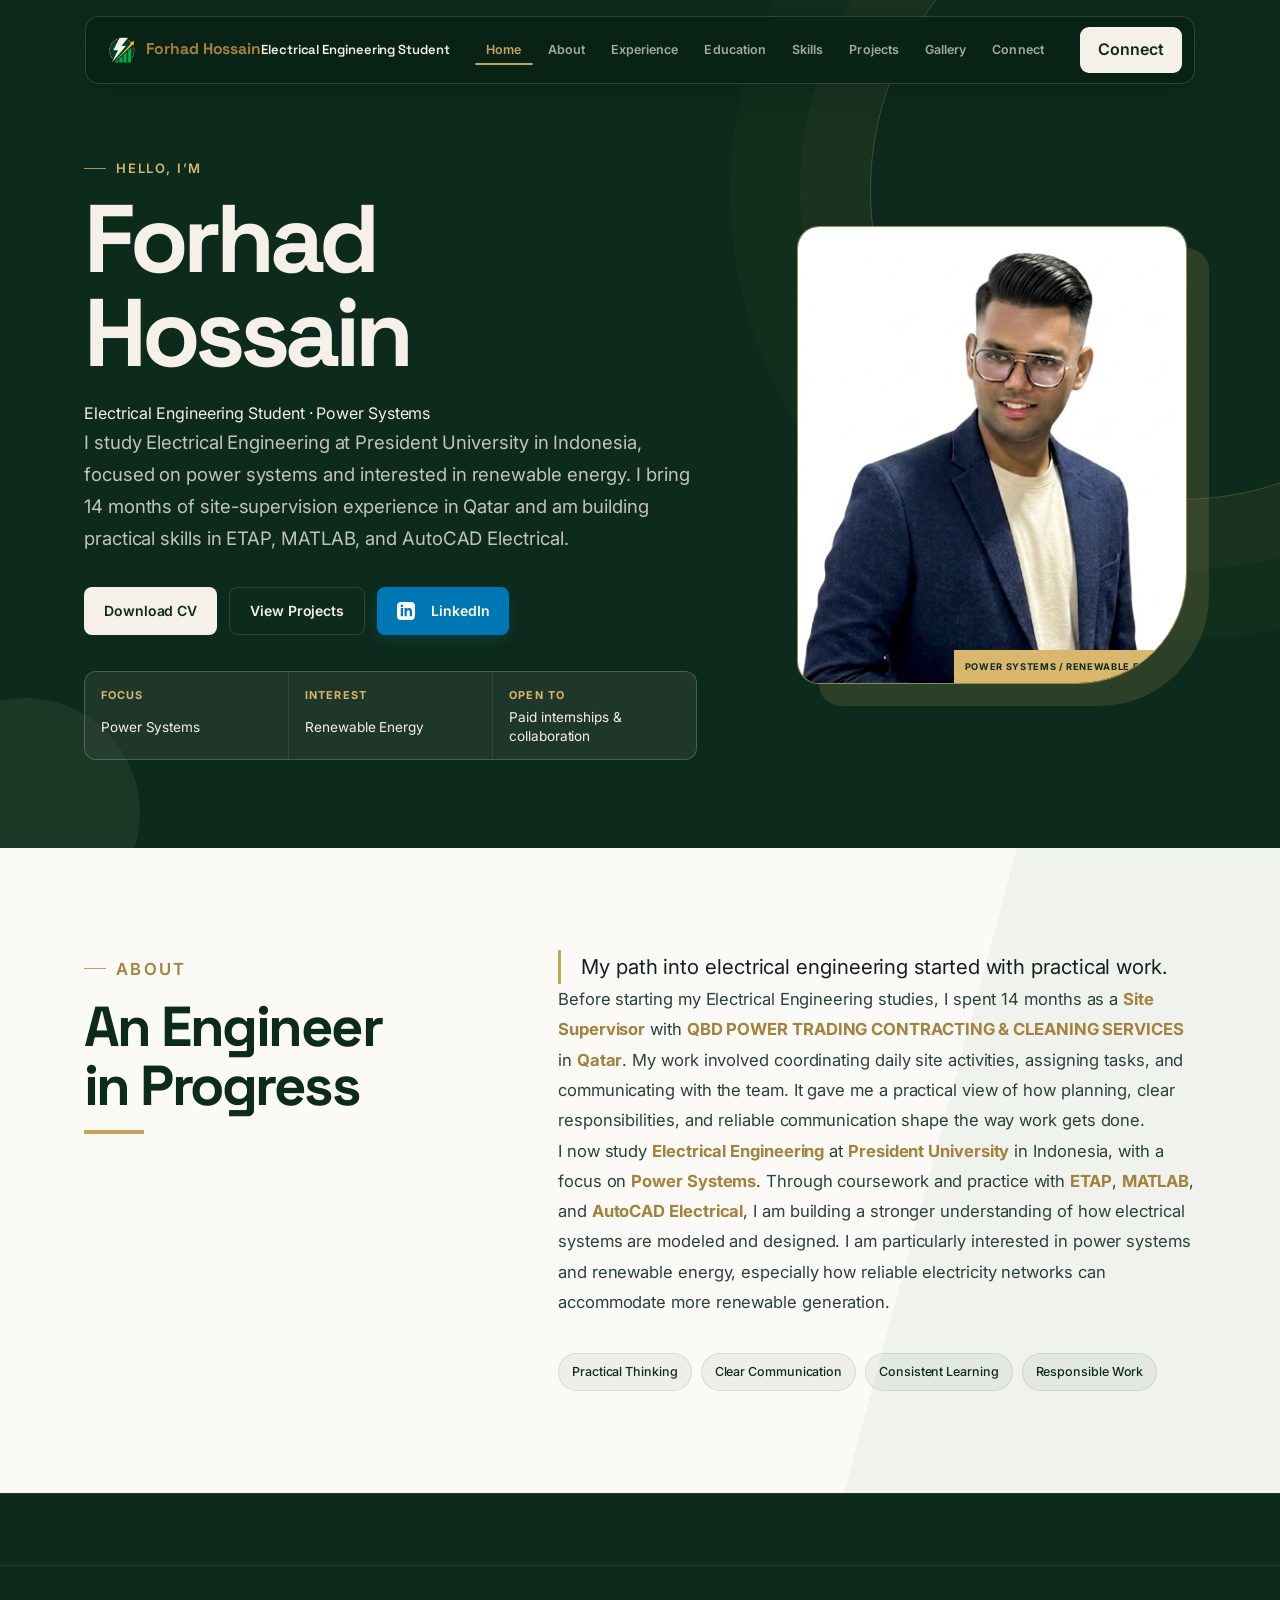
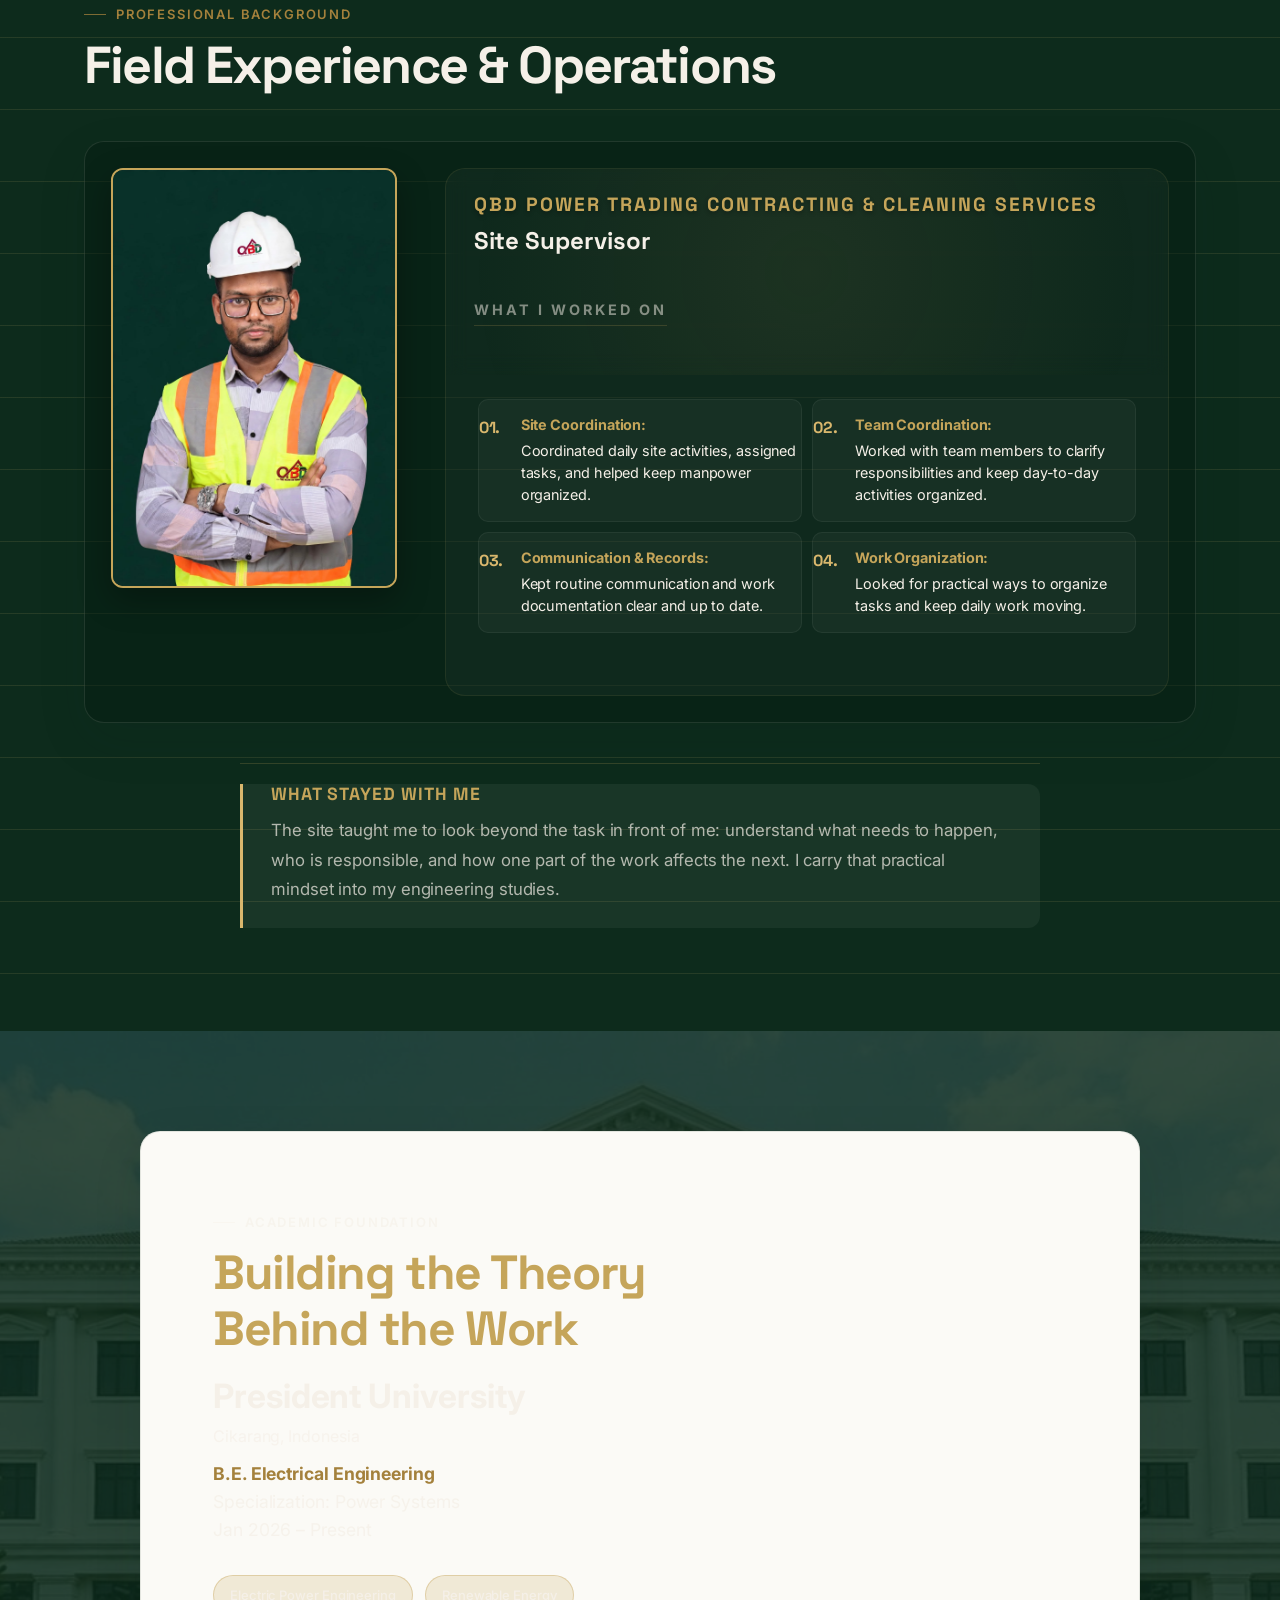
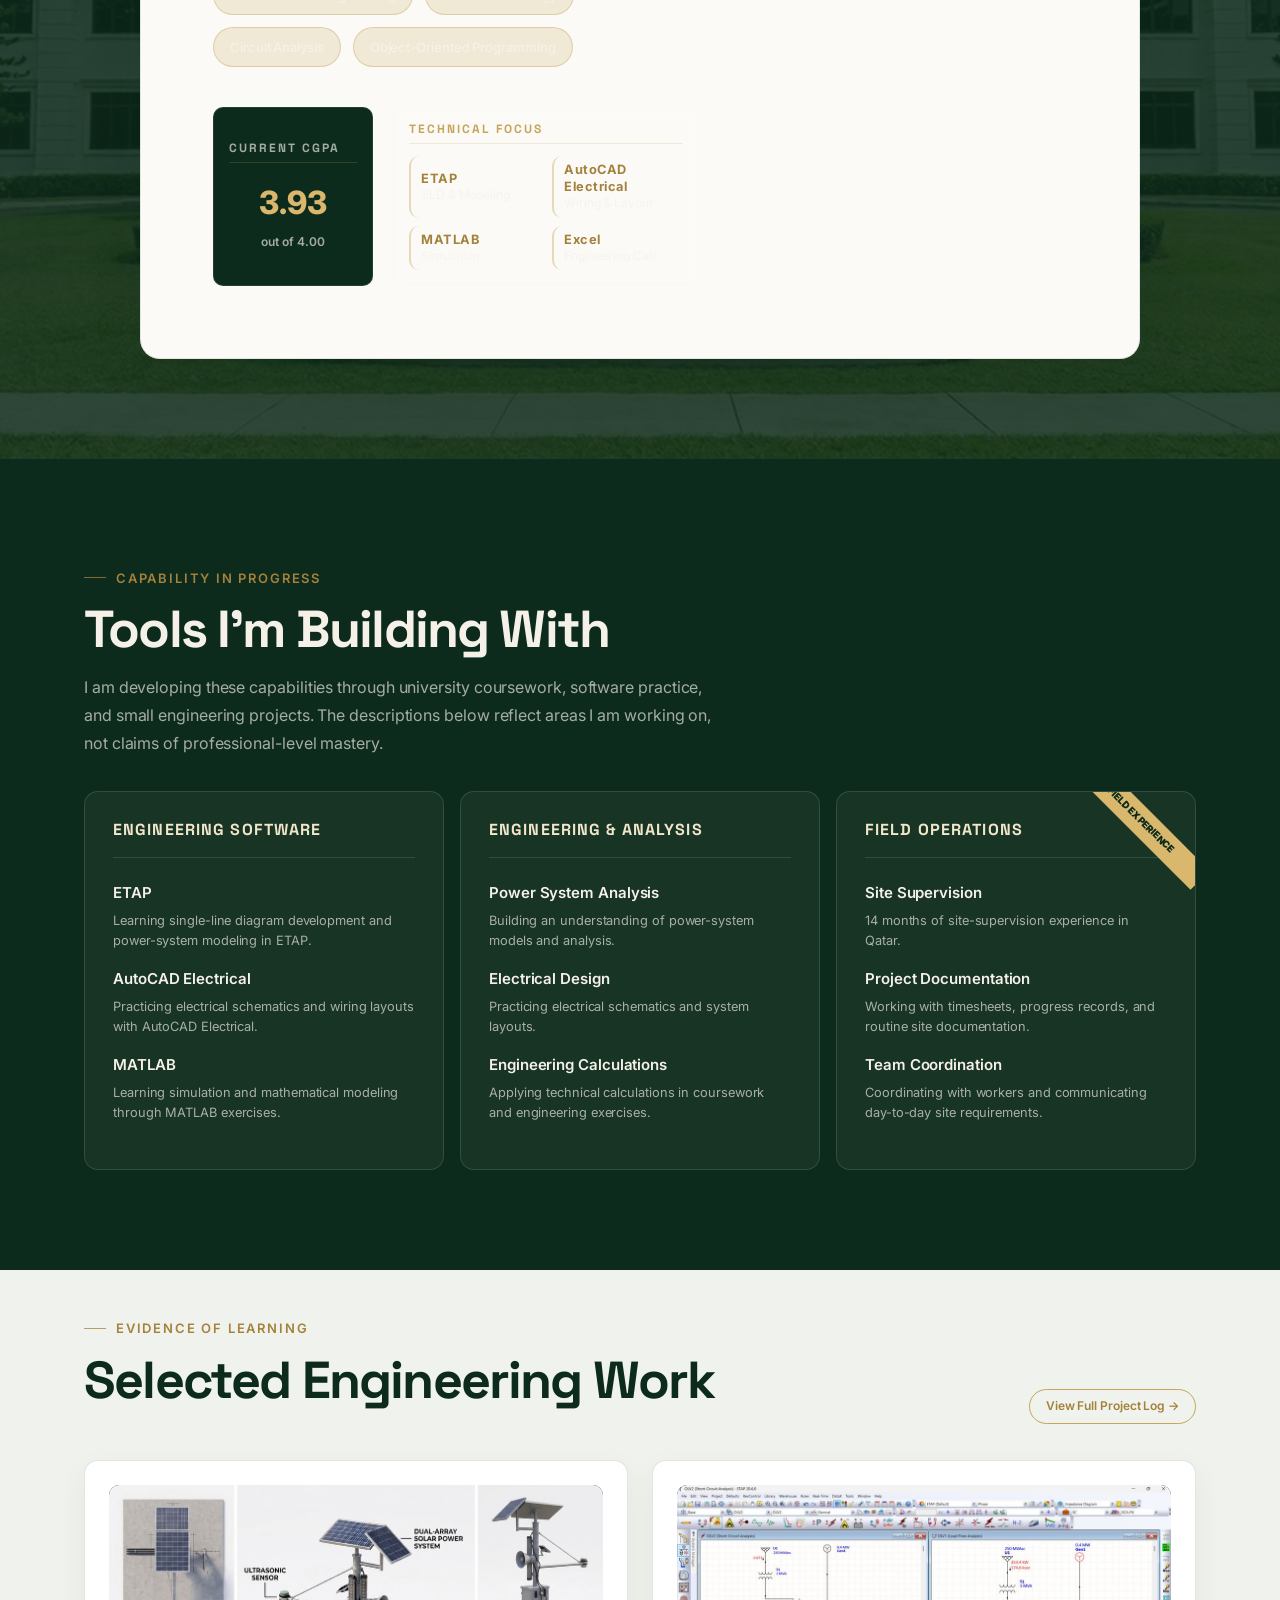
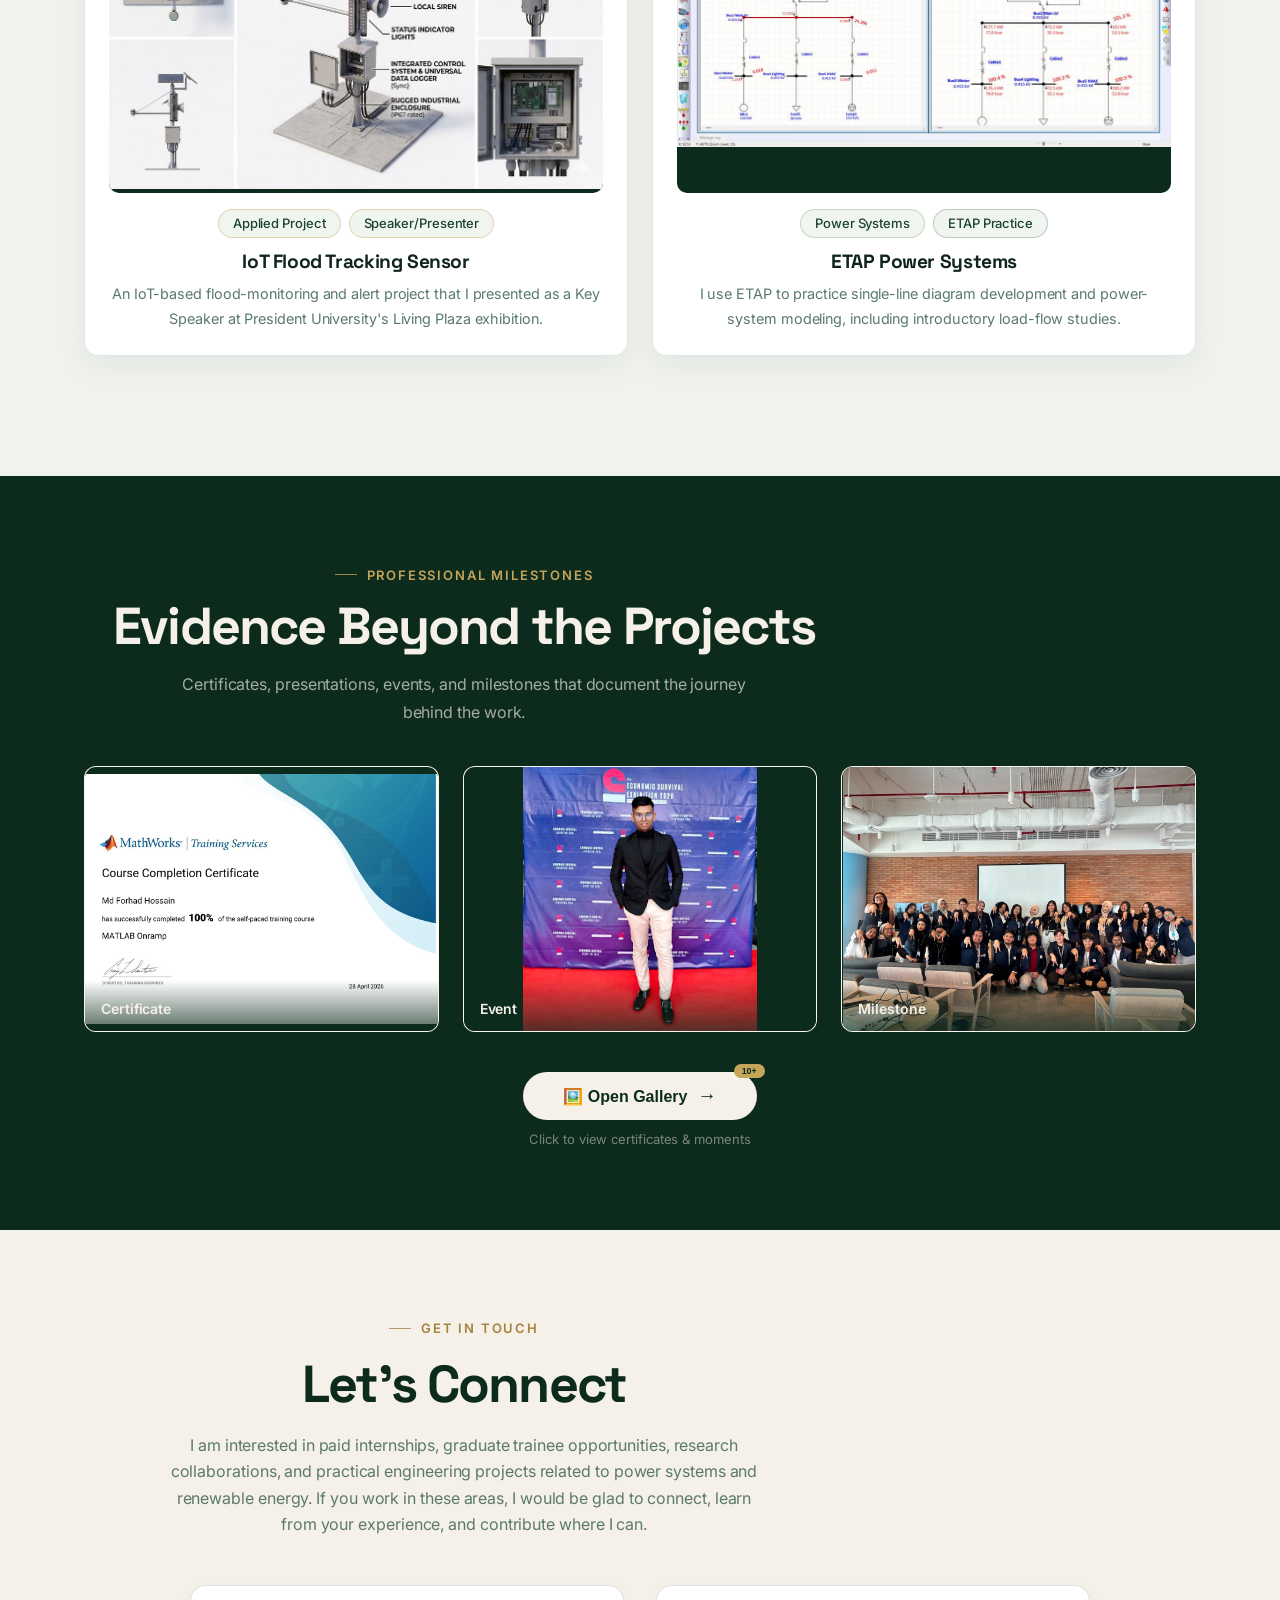
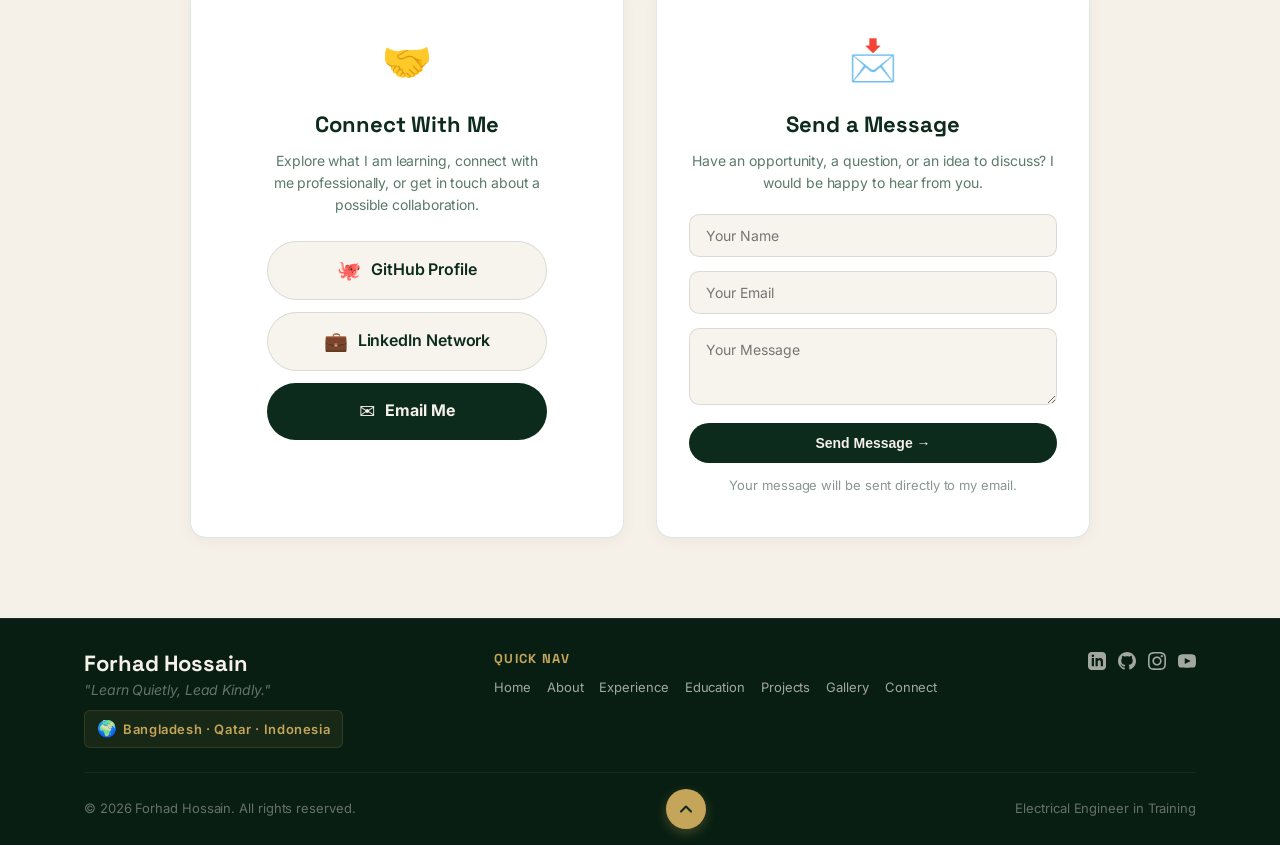
==== commit f2c32294: "Refine homepage hero presentation" ====
--- a/index.html
+++ b/index.html
@@ -124,8 +124,8 @@
     <div class="nav-wrap">
         <nav class="nav is-condensed">
             <a href="#home" class="nav__logo">
-                <img src="assets/logo/logo.png" alt="Forhad Hossain Logo" style="height: 32px; width: auto; flex-shrink: 0;" />
-                Forhad Hossain
+                <img src="assets/logo/logo.png" alt="" aria-hidden="true" />
+                <span class="nav__brand-copy"><strong>Forhad Hossain</strong><small>Electrical Engineering Student</small></span>
             </a>
             <div class="nav__links">
                 <span class="nav__indicator is-visible"></span>
@@ -161,10 +161,11 @@
     <header id="home" class="section--dark">
         <div class="container hero-grid">
             <div class="reveal is-visible hero-content">
-                <p class="eyebrow">Power Systems · Renewable Energy · Electrical Design</p>
-                <h1>Forhad Hossain</h1>
+                <p class="eyebrow hero-greeting">Hello, I’m</p>
+                <h1>Forhad <span class="hero-name-accent">Hossain</span></h1>
+                <p class="hero-role">Electrical Engineering Student <span aria-hidden="true">·</span> Power Systems</p>
                 <p class="lead">
-                    I’m an Electrical Engineering student at President University in Indonesia, focused on power systems and interested in renewable energy. Before university, I gained 14 months of site-supervision experience in Qatar. I’m now developing practical skills in ETAP, MATLAB, and AutoCAD Electrical.
+                    I study Electrical Engineering at President University in Indonesia, focused on power systems and interested in renewable energy. I bring 14 months of site-supervision experience in Qatar and am building practical skills in ETAP, MATLAB, and AutoCAD Electrical.
                 </p>
                 <div class="hero-btns-container">
                     <a href="assets/resume/Forhad-Hossain-CV.pdf" class="btn btn--on-dark" download>Download CV</a>
--- a/css/style.css
+++ b/css/style.css
@@ -1932,484 +1932,37 @@
 }
 
 
-/* =====================================================================
-   PREMIUM PORTFOLIO EXPERIENCE · 2026
-   Visual-only layer. Existing content, URLs and document metadata remain.
-   ===================================================================== */
-:root{
-  --forest:#123b2b;--forest-2:#0b2c20;--sage:#a8b99c;--sage-pale:#e4e9dd;
-  --gold:#b99555;--gold-soft:#d4bd8c;--cream:#f3efe6;--canvas:#f8f7f2;
-  --paper:#fffefa;--ink:#17231c;--muted:#647168;--line:rgba(18,59,43,.13);
-  --line-dark:rgba(243,239,230,.16);--container:1200px;
-  --motion:320ms cubic-bezier(.2,.75,.25,1);
-  --shadow-soft:0 18px 55px rgba(16,39,27,.08);
-  --shadow-hover:0 28px 70px rgba(16,39,27,.15);
-}
-html{scroll-behavior:smooth;scroll-padding-top:110px}
-body{background:var(--canvas);color:var(--ink);font-size:16px;line-height:1.75;letter-spacing:-.012em}
-::selection{background:var(--sage);color:var(--forest-2)}
-a{transition:color var(--motion),background var(--motion),border-color var(--motion),transform var(--motion),box-shadow var(--motion)}
-button,input,textarea{font:inherit}
-img{height:auto}
-.container{width:min(100% - 56px,var(--container));padding:0;margin-inline:auto}
-section{padding:clamp(76px,9vw,132px) 0}
-.section--paper{background:var(--canvas)}
-.section--dark{background:var(--forest-2)}
-.eyebrow{display:flex;align-items:center;gap:12px;color:var(--gold-deep);font-size:.7rem;font-weight:700;letter-spacing:.19em;line-height:1.4}
-.eyebrow:before{content:"";display:block;width:28px;height:1px;background:currentColor}
-h1,h2,h3,h4{letter-spacing:-.045em}
-p{max-width:72ch}
-.lead{font-size:clamp(1.05rem,1.5vw,1.22rem);line-height:1.85;letter-spacing:-.02em}
-#scroll-progress-container{height:3px}
-#scroll-progress-bar{background:var(--gold-soft);box-shadow:0 0 12px rgba(212,189,140,.45)}
-
-/* Navigation: quiet glass, strong legibility, generous hit targets */
-.nav-wrap{top:20px;padding-inline:24px}
-.nav{width:min(100%,1180px);justify-content:space-between;gap:18px;padding:9px 10px 9px 18px;border-radius:16px;background:rgba(11,44,32,.91);border:1px solid rgba(255,255,255,.13);box-shadow:0 14px 44px rgba(0,0,0,.16);backdrop-filter:blur(22px) saturate(140%)}
-.nav.is-condensed{padding:7px 8px 7px 16px}
-.nav__logo{font-size:.96rem;letter-spacing:-.025em;white-space:nowrap}
-.nav__logo img{height:30px!important}
-.nav__links{gap:2px}
-.nav__link{padding:10px 10px;font-size:.76rem;letter-spacing:.015em;color:rgba(243,239,230,.72)}
-.nav__link:hover,.nav__link.is-active{color:#e0c895}
-.nav__indicator{bottom:3px;height:2px;background:var(--gold-soft)}
-.nav__cta{padding:10px 18px;border-radius:9px;background:var(--cream);font-size:.78rem;letter-spacing:.02em}
-.nav__cta:hover{background:var(--gold-soft);box-shadow:0 8px 22px rgba(0,0,0,.14)}
-.nav__burger{width:44px;height:42px;align-items:center;justify-content:center;border:1px solid rgba(243,239,230,.22);border-radius:10px}
-.nav__burger span{width:19px}
-.nav__mobile{top:78px;left:14px;right:14px;padding:18px 22px 22px;border:1px solid rgba(243,239,230,.13);border-radius:14px;background:rgba(11,44,32,.98);box-shadow:0 22px 55px rgba(0,0,0,.22)}
-.nav__mobile a{padding:12px 2px;font-size:.94rem}
-@media(max-width:1100px){.nav{gap:10px}.nav__link{padding-inline:7px;font-size:.72rem}.nav__logo{font-size:.9rem}}
-@media(max-width:820px){.nav-wrap{top:10px;padding-inline:14px}.nav{width:100%;padding:8px 10px 8px 14px;border-radius:13px}.nav__links,.nav__cta{display:none}.nav__burger{display:flex}.nav__mobile{top:68px}}
-
-/* Hero: asymmetric editorial grid with portrait as a deliberate focal point */
-header#home{position:relative;isolation:isolate;min-height:min(900px,100svh);padding:150px 0 88px;overflow:hidden;background:var(--forest-2)}
-header#home:before{content:"";position:absolute;inset:0;z-index:-1;opacity:.18;background-image:linear-gradient(rgba(243,239,230,.12) 1px,transparent 1px),linear-gradient(90deg,rgba(243,239,230,.12) 1px,transparent 1px);background-size:72px 72px;mask-image:linear-gradient(90deg,#000,transparent 78%)}
-header#home:after{content:"";position:absolute;z-index:-1;width:620px;height:620px;right:-220px;top:-220px;border:1px solid rgba(212,189,140,.18);border-radius:50%;box-shadow:0 0 0 70px rgba(212,189,140,.025),0 0 0 140px rgba(212,189,140,.02)}
-.hero-grid{grid-template-columns:minmax(0,1.15fr) minmax(300px,.75fr);gap:clamp(44px,8vw,112px);align-items:center}
-.hero-content{max-width:720px}
-.hero-content .eyebrow{color:var(--gold-soft);margin-bottom:22px}
-.hero-content h1{max-width:720px;margin:0 0 24px;color:var(--cream);font-size:clamp(3.7rem,7.2vw,6.8rem);line-height:.98;letter-spacing:-.075em;font-weight:700}
-.hero-content h1:after{content:"";display:block;width:74px;height:4px;margin-top:28px;background:var(--gold)}
-.hero-content .lead{max-width:660px;margin:0 0 30px;color:rgba(243,239,230,.77);font-size:clamp(1.02rem,1.45vw,1.2rem);line-height:1.85}
-.hero-btns-container{gap:12px;margin:34px 0 0}
-.hero-btns-container .btn{height:50px;padding:0 21px;border-radius:9px;font-size:.78rem;letter-spacing:.025em}
-.btn--on-dark{background:var(--cream);color:var(--forest-2)}
-.btn--on-dark:hover{background:var(--gold-soft);transform:translateY(-3px);box-shadow:0 12px 26px rgba(0,0,0,.18)}
-.btn--ghost-dark{border-color:rgba(243,239,230,.32);background:rgba(243,239,230,.04)}
-.btn--ghost-dark:hover{border-color:var(--gold-soft);background:rgba(243,239,230,.1)}
-.btn--linkedin{background:transparent;border:1px solid rgba(243,239,230,.25);box-shadow:none}
-.btn--linkedin:hover{background:rgba(243,239,230,.1);box-shadow:none}
-.hero-credentials{display:flex;flex-wrap:wrap;gap:0;margin-top:46px;border-top:1px solid rgba(243,239,230,.18);max-width:690px}
-.hero-credentials li{min-width:0;flex:1;padding:17px 20px 0 0;margin-right:20px;border:0}
-.hero-credentials strong{display:block;color:var(--gold-soft);font-size:.65rem;letter-spacing:.16em;text-transform:uppercase;margin-bottom:4px}
-.hero-credentials span{color:rgba(243,239,230,.82);font-size:.82rem;line-height:1.45}
-.hero-photo{position:relative;justify-content:flex-end;align-items:center}
-.hero-photo:before{content:"";position:absolute;width:88%;aspect-ratio:1;border:1px solid rgba(212,189,140,.55);border-radius:50%;transform:translate(5%,1%)}
-.hero-photo:after{content:"";position:absolute;width:76%;aspect-ratio:1;border:1px solid rgba(243,239,230,.15);border-radius:50%;transform:translate(5%,1%)}
-.hero-photo .asset-slot{position:relative;z-index:1;width:min(100%,410px);height:auto;aspect-ratio:4/5;border:8px solid rgba(243,239,230,.08);border-radius:190px 190px 22px 22px;background:#244b38;box-shadow:0 35px 90px rgba(0,0,0,.28);overflow:hidden}
-.hero-photo .asset-slot img{object-position:center 25%;filter:saturate(.9);transition:transform 900ms cubic-bezier(.2,.7,.2,1),filter 700ms ease}
-.hero-photo .asset-slot:hover img{transform:scale(1.045);filter:saturate(1.04)}
-@media(max-width:820px){header#home{min-height:0;padding:126px 0 72px}.hero-grid{grid-template-columns:1fr;gap:44px}.hero-content{max-width:720px}.hero-content h1{font-size:clamp(3.35rem,12vw,5.5rem)}.hero-photo{justify-content:flex-start}.hero-photo .asset-slot{width:min(78vw,340px)}.hero-credentials{margin-top:34px}}
-@media(max-width:560px){.container{width:min(100% - 36px,var(--container))}.hero-content h1{font-size:clamp(3rem,14vw,4.25rem)}.hero-btns-container{display:grid;grid-template-columns:1fr 1fr;align-items:stretch}.hero-btns-container .btn{justify-content:center;padding-inline:10px}.hero-btns-container .btn--linkedin{grid-column:1/-1}.hero-credentials{display:grid;grid-template-columns:1fr 1fr}.hero-credentials li{margin:0;padding:14px 8px 0 0}.hero-photo .asset-slot{width:min(76vw,300px)}}
-
-/* Section rhythm and editorial hierarchy */
-.section-head{text-align:left;max-width:760px;margin:0 0 48px}
-.section-head .eyebrow{margin-bottom:14px}
-.section-head h2{font-size:clamp(2.35rem,4.4vw,3.8rem);line-height:1.06;letter-spacing:-.065em;margin:0 0 16px}
-.section-head p:not(.eyebrow){max-width:620px;color:var(--muted)}
-#about .about-grid-layout{grid-template-columns:minmax(220px,.72fr) minmax(0,1.28fr);gap:clamp(48px,8vw,120px);align-items:start}
-#about .about-sticky-header{top:120px}
-#about h2{font-size:clamp(2.6rem,4.5vw,4.1rem);line-height:1.02;letter-spacing:-.07em;max-width:390px}
-#about h2:after{width:56px;height:3px;margin-top:22px}
-#about .lead{border-left:2px solid var(--gold);padding-left:24px;color:var(--forest);font-size:1.25rem;line-height:1.6}
-#about p:not(.eyebrow){color:#59665e;line-height:1.9}
-#about strong{color:var(--forest);font-weight:700}
-#about .tag-row{margin-top:30px;gap:9px}
-#about .tag{padding:8px 13px;background:var(--sage-pale);border-color:transparent;color:var(--forest);font-size:.72rem}
-#about .tag:hover{background:var(--forest);color:var(--cream)}
-@media(max-width:820px){#about .about-grid-layout{grid-template-columns:1fr;gap:28px}#about .about-sticky-header{position:static}#about h2{max-width:580px}}
-
-/* Experience: clear image-story pairing and calm data-like task list */
-#experience{position:relative;overflow:hidden}
-#experience:before{content:"";position:absolute;inset:0;pointer-events:none;background:radial-gradient(ellipse at 85% 10%,rgba(185,149,85,.12),transparent 36%)}
-#experience .container{position:relative}
-#experience .section-head h2{color:var(--cream)}
-#experience .exp-row{gap:clamp(26px,5vw,68px);align-items:stretch;padding:0;margin-bottom:36px}
-#experience .exp-image-col{flex:0 0 clamp(250px,31%,360px);max-width:360px}
-#experience .exp-image-col img{height:100%;min-height:420px;max-height:520px;border:0;border-radius:14px;box-shadow:0 28px 70px rgba(0,0,0,.25);object-position:center}
-#experience .exp-card-col .exp-card-focused{padding:clamp(24px,3.6vw,42px);border:1px solid rgba(212,189,140,.23);border-radius:14px;background:rgba(255,255,255,.045);box-shadow:0 20px 60px rgba(0,0,0,.12)}
-#experience .exp-card-header{margin:calc(clamp(24px,3.6vw,42px)*-1) calc(clamp(24px,3.6vw,42px)*-1) 26px;padding:28px clamp(24px,3.6vw,42px);border-bottom:1px solid rgba(243,239,230,.12)}
-#experience .exp-company-name{font-size:clamp(.9rem,1.4vw,1.12rem);line-height:1.5;letter-spacing:.08em;text-shadow:none}
-#experience .exp-role-title{font-size:1.75rem;letter-spacing:-.04em;margin:8px 0 12px}
-#experience .exp-section-label{font-size:.66rem;letter-spacing:.17em}
-#experience .metric-container{gap:10px;margin-bottom:0}
-#experience .metric-item{padding:16px 14px;border:1px solid rgba(243,239,230,.08);border-radius:9px;background:rgba(243,239,230,.035)}
-#experience .metric-item:hover{transform:translateY(-3px);background:rgba(185,149,85,.09);border-color:rgba(212,189,140,.25)}
-#experience .metric-num{color:var(--gold-soft);font-size:.8rem}
-#experience .metric-text{font-size:.84rem;line-height:1.65;color:rgba(243,239,230,.78)}
-#experience .metric-text strong{color:var(--cream);font-size:.84rem}
-#experience .exp-lessons-row{max-width:850px;margin:38px auto 0;padding:28px 32px;border:1px solid rgba(243,239,230,.13);border-radius:12px;background:rgba(243,239,230,.035)}
-#experience .exp-lessons-summary h4{color:var(--gold-soft);font-size:.75rem;letter-spacing:.15em}
-#experience .exp-lessons-summary p{font-size:1rem;font-style:normal;line-height:1.85;color:rgba(243,239,230,.74)}
-@media(max-width:820px){#experience .exp-row{align-items:stretch}#experience .exp-image-col{width:100%;max-width:100%;flex-basis:auto}#experience .exp-image-col img{width:100%;height:auto;min-height:0;max-height:420px;aspect-ratio:16/9}#experience .metric-container{grid-template-columns:1fr 1fr}}
-@media(max-width:560px){#experience .metric-container{grid-template-columns:1fr}#experience .exp-lessons-row{padding:22px}}
-
-/* Education: remove noisy photo overlay in favor of structured contrast */
-#education{background:var(--cream)!important;background-image:none!important;color:var(--ink);padding-block:clamp(76px,9vw,124px)}
-#education:before{display:none}
-#education .edu-main-info{max-width:var(--container);grid-template-columns:minmax(0,1.25fr) minmax(260px,.75fr);gap:clamp(36px,7vw,100px);align-items:center}
-#education .edu-main-info>.reveal:first-child{max-width:720px}
-#education .edu-main-info .eyebrow{color:var(--gold-deep)}
-#education .edu-main-info h2{color:var(--forest);font-size:clamp(2.4rem,4.2vw,3.6rem);line-height:1.06;letter-spacing:-.06em;margin:12px 0 26px}
-#education .edu-university-name{color:var(--forest);font-size:1.8rem;letter-spacing:-.045em}
-#education .location-text,#education .edu-degree-meta{color:#647168}
-#education .edu-mini-card{background:var(--forest);border:1px solid rgba(18,59,43,.08);border-radius:12px;box-shadow:var(--shadow-soft);padding:24px}
-#education .edu-mini-card h4{color:var(--gold-soft);letter-spacing:.12em}
-#education .cgpa-val{color:var(--cream)}
-#education .cgpa-label-sub{color:rgba(243,239,230,.75)}
-#education .focus-item{background:rgba(255,255,255,.08);border-left-color:var(--gold)}
-#education .focus-text strong{color:var(--cream)}
-#education .focus-text span{color:rgba(243,239,230,.68)}
-@media(max-width:820px){#education .edu-main-info{grid-template-columns:1fr;padding:0;gap:30px}#education .edu-mini-card{max-width:none}}
-
-/* Skills: refined capability cards, no fake percentage meters */
-#skills{background:#102f23}
-#skills .section-head h2{color:var(--cream)}
-#skills .skills-grid{grid-template-columns:repeat(3,minmax(0,1fr));gap:16px;margin-top:38px}
-#skills .skill-category-card{min-width:0;padding:clamp(22px,2.8vw,32px);border:1px solid rgba(212,189,140,.2);border-radius:12px;background:rgba(255,255,255,.035);box-shadow:none}
-#skills .skill-category-card:before{content:"";position:absolute;inset:0 0 auto;height:2px;background:linear-gradient(90deg,var(--gold),transparent 75%);opacity:.7}
-#skills .skill-category-card:hover{transform:translateY(-6px);border-color:rgba(212,189,140,.55);background:rgba(255,255,255,.055);box-shadow:0 22px 48px rgba(0,0,0,.16)}
-#skills .skill-category-card h3{color:var(--gold-soft);font-size:.94rem;letter-spacing:.1em;line-height:1.4;padding-bottom:16px;border-bottom:1px solid rgba(243,239,230,.13)}
-#skills .skill-name{color:var(--cream);font-size:.9rem}
-#skills .skill-desc{color:rgba(243,239,230,.62);font-size:.77rem;line-height:1.65}
-#skills .skill-bar-bg{display:none}
-@media(max-width:900px){#skills .skills-grid{grid-template-columns:repeat(2,minmax(0,1fr))}}
-@media(max-width:560px){#skills .skills-grid{grid-template-columns:1fr}}
-
-/* Featured project cards: strong image ratio, consistent card anatomy */
-#projects .section-head{align-items:flex-start;text-align:left}
-#projects .section-head h2{color:var(--forest)}
-#projects .section-head .eyebrow{color:var(--gold-deep)}
-#projects .card-grid{display:grid;grid-template-columns:repeat(6,minmax(0,1fr));gap:18px;align-items:stretch}
-#projects .card{position:relative;min-width:0;max-width:none!important;width:auto!important;flex:initial!important;display:flex;flex-direction:column;padding:0;overflow:hidden;border:1px solid var(--line);border-radius:13px;background:var(--paper);box-shadow:0 8px 28px rgba(16,39,27,.045);color:var(--ink)}
-#projects .card--featured,#projects .card--large{grid-column:span 3}
-#projects .card--small{grid-column:span 2}
-#projects .card:hover{transform:translateY(-6px);border-color:rgba(185,149,85,.65);box-shadow:var(--shadow-hover)}
-#projects .card .asset-slot{width:100%;height:auto;aspect-ratio:16/9;border:0;border-radius:0;background:var(--sage-pale);overflow:hidden}
-#projects .card .asset-slot img{width:100%;height:100%;object-fit:cover;transition:transform 850ms cubic-bezier(.2,.7,.2,1)}
-#projects .card:hover .asset-slot img{transform:scale(1.045)}
-#projects .card h3{padding:22px 22px 6px;color:var(--forest);font-size:1.25rem;line-height:1.25}
-#projects .card p{padding:0 22px 22px;color:var(--muted);font-size:.88rem;line-height:1.7}
-#projects .card .tag{margin:6px 22px 0;align-self:flex-start}
-#projects .card--featured h3{font-size:1.45rem}
-@media(max-width:760px){#projects .card-grid{grid-template-columns:repeat(2,minmax(0,1fr))}#projects .card--featured,#projects .card--large{grid-column:span 2}#projects .card--small{grid-column:span 1}}
-@media(max-width:520px){#projects .card-grid{grid-template-columns:1fr}#projects .card--featured,#projects .card--large,#projects .card--small{grid-column:1}}
-
-/* Gallery: controlled cinematic frame, not a competing visual section */
-#gallery{background:#0b2c20!important}
-#gallery .section-head h2{color:var(--cream)!important}
-#gallery .section-head .eyebrow{color:var(--gold-soft)}
-#gallery .gallery-preview-grid{gap:14px}
-#gallery .gallery-preview-card{border-radius:10px;border-color:rgba(243,239,230,.16);background:#173c2b}
-#gallery .gallery-preview-card img{transition:transform 700ms cubic-bezier(.2,.7,.2,1)}
-#gallery .gallery-preview-card:hover img{transform:scale(1.04)}
-#gallery .gallery-label{font-size:.76rem;letter-spacing:.04em}
-#gallery .slideshow-container{border:1px solid rgba(243,239,230,.16);box-shadow:0 24px 70px rgba(0,0,0,.28)}
-
-/* Contact: refined form surfaces and clear focus states */
-#cta{background:var(--cream)!important}
-#cta .section-head h2{color:var(--forest)!important}
-#cta .cta-grid{max-width:1000px;gap:18px}
-#cta .cta-card{padding:clamp(24px,3vw,38px);border:1px solid rgba(18,59,43,.12);border-radius:12px;background:var(--paper);box-shadow:0 12px 36px rgba(16,39,27,.055);text-align:left}
-#cta .cta-card h3{color:var(--forest)}
-#cta .cta-card p{color:var(--muted)}
-#cta input,#cta textarea{width:100%;border:1px solid rgba(18,59,43,.2);border-radius:8px;background:#fffefa;padding:13px 14px;outline:none;transition:border-color var(--motion),box-shadow var(--motion)}
-#cta input:focus,#cta textarea:focus{border-color:var(--gold-deep);box-shadow:0 0 0 4px rgba(185,149,85,.13)}
-#cta button[type=submit]{min-height:48px;border-radius:8px;background:var(--forest);color:var(--cream);transition:var(--motion)}
-#cta button[type=submit]:hover{background:var(--gold-deep);transform:translateY(-2px);box-shadow:0 10px 24px rgba(18,59,43,.16)}
-
-/* Footer: spacious, quiet close */
-#footer{background:#0b2c20!important;padding:54px 0 20px!important}
-#footer .footer-top{gap:38px;padding-bottom:30px;border-color:rgba(243,239,230,.13)}
-#footer .footer-brand h3{font-size:1.5rem;letter-spacing:-.04em}
-#footer .footer-brand p{font-style:normal;line-height:1.7}
-#footer .footer-nav{gap:12px}
-#footer .footer-nav a{padding:4px 0}
-#footer .footer-bottom{padding-top:22px}
-#footer .footer-bottom span{font-size:.72rem}
-
-/* Project archive page: clear header, filter toolbar, image-led grid */
-body:has(.log-grid){background:var(--canvas)}
-body:has(.log-grid)>header{position:relative;overflow:hidden;padding:164px 0 88px!important;background:var(--forest-2)}
-body:has(.log-grid)>header:after{content:"";position:absolute;right:-110px;top:-260px;width:560px;height:560px;border:1px solid rgba(212,189,140,.24);border-radius:50%;box-shadow:0 0 0 70px rgba(212,189,140,.035),0 0 0 140px rgba(212,189,140,.025)}
-body:has(.log-grid)>header .container{position:relative;z-index:1}
-body:has(.log-grid)>header h1{font-size:clamp(3.4rem,7vw,5.8rem);line-height:1;letter-spacing:-.07em;color:var(--cream)!important}
-body:has(.log-grid)>header .lead{max-width:700px;color:rgba(243,239,230,.72)!important}
-body:has(.log-grid)>section{padding-top:56px}
-.log-filters{position:sticky;top:90px;z-index:30;display:flex;flex-wrap:wrap;gap:8px;padding:10px;margin:0 0 30px;border:1px solid rgba(18,59,43,.12);border-radius:11px;background:rgba(248,247,242,.92);box-shadow:0 8px 24px rgba(16,39,27,.06);backdrop-filter:blur(16px)}
-.log-filters button{min-height:42px;padding:0 16px;border:1px solid transparent;border-radius:7px;background:transparent;color:#5d6b61;font-size:.78rem;font-weight:600;white-space:nowrap;transition:var(--motion)}
-.log-filters button:hover{background:var(--sage-pale);border-color:transparent;color:var(--forest)}
-.log-filters button.is-active{background:var(--forest);color:var(--cream);border-color:var(--forest);box-shadow:0 5px 14px rgba(18,59,43,.16)}
-.log-grid{grid-template-columns:repeat(3,minmax(0,1fr));gap:18px}
-.log-grid .card{display:flex;flex-direction:column;min-width:0;padding:0;border:1px solid rgba(18,59,43,.12);border-radius:12px;background:var(--paper);box-shadow:0 8px 28px rgba(16,39,27,.045);overflow:hidden}
-.log-grid .card:hover{transform:translateY(-5px);border-color:rgba(185,149,85,.65);box-shadow:var(--shadow-hover)}
-.log-grid .card .asset-slot{width:100%;aspect-ratio:16/10;margin:0;border-radius:0;background:var(--sage-pale);overflow:hidden}
-.log-grid .card .asset-slot img{transition:transform 800ms cubic-bezier(.2,.7,.2,1)}
-.log-grid .card:hover .asset-slot img{transform:scale(1.045)}
-.log-grid .card .tag{margin:18px 20px 0;align-self:flex-start;padding:6px 10px;border:1px solid rgba(185,149,85,.25);border-radius:5px;background:rgba(185,149,85,.09);color:#80632f;font-size:.65rem;letter-spacing:.07em}
-.log-grid .card h3{padding:10px 20px 4px;font-size:1.08rem;line-height:1.35;letter-spacing:-.035em}
-.log-grid .card p{padding:0 20px 20px;font-size:.81rem;line-height:1.65;color:var(--muted)}
-@media(max-width:900px){.log-grid{grid-template-columns:repeat(2,minmax(0,1fr))}}
-@media(max-width:560px){body:has(.log-grid)>header{padding:126px 0 64px!important}.log-grid{grid-template-columns:1fr}.log-filters{top:70px;flex-wrap:nowrap;overflow-x:auto;scrollbar-width:none}.log-filters::-webkit-scrollbar{display:none}.log-filters button{flex:0 0 auto}.log-grid .card .asset-slot{aspect-ratio:16/9}}
-
-/* Motion: intentional, short-distance, accessible */
-.reveal{transform:translate3d(0,22px,0);transition:opacity 700ms cubic-bezier(.2,.7,.2,1),transform 700ms cubic-bezier(.2,.7,.2,1)}
-.reveal.is-visible{transform:translate3d(0,0,0)}
-.card,.skill-category-card,.gallery-preview-card,.metric-item{will-change:transform}
-:focus-visible{outline:3px solid var(--gold);outline-offset:4px;border-radius:4px}
-@media(prefers-reduced-motion:reduce){html{scroll-behavior:auto}*,*::before,*::after{animation-duration:.01ms!important;animation-iteration-count:1!important;transition-duration:.01ms!important;scroll-behavior:auto!important}.reveal{opacity:1;transform:none}}
-
-/* Scroll-triggered micro-motion, progressively enhanced by script.js */
-.motion-item{opacity:0;transform:translate3d(0,18px,0);transition:opacity 650ms cubic-bezier(.2,.7,.2,1),transform 650ms cubic-bezier(.2,.7,.2,1);transition-delay:var(--motion-delay,0ms)}
-.motion-item.motion-in{opacity:1;transform:translate3d(0,0,0)}
-@media(prefers-reduced-motion:reduce){.motion-item{opacity:1;transform:none;transition:none}}
-
-
-/* ==========================================================
-   FORHAD HOSSAIN — ART DIRECTION REFINEMENT
-   Visual-only layer. Existing page copy and SEO remain intact.
-   ========================================================== */
-:root {
-  --fh-forest: #102f23;
-  --fh-forest-deep: #0a241a;
-  --fh-cream: #f4f0e7;
-  --fh-paper: #fffdf8;
-  --fh-sage: #9bad91;
-  --fh-gold: #c7a66a;
-  --fh-ink: #17271f;
-  --fh-muted: #68776d;
-  --fh-rule: rgba(16,47,35,.14);
-  --fh-ease: cubic-bezier(.2,.75,.25,1);
-}
-html { scroll-padding-top: 100px; }
-body { color: var(--fh-ink); background: var(--fh-cream); }
-::selection { background: rgba(199,166,106,.32); color: var(--fh-forest-deep); }
-
-/* Navigation: compact, legible, and consistent across pages */
-.nav-wrap { top: 18px; padding-inline: 22px; }
-.nav {
-  min-height: 66px;
-  max-width: 1240px;
-  padding: 9px 13px 9px 19px;
-  border: 1px solid rgba(244,240,231,.16);
-  border-radius: 13px;
-  background: rgba(10,36,26,.91);
-  box-shadow: 0 12px 38px rgba(0,0,0,.14);
-  backdrop-filter: blur(18px);
-}
-.nav__logo { gap: 11px; color: var(--fh-cream); font-size: .91rem; letter-spacing: -.025em; }
-.nav__logo img { object-fit: contain; }
-.nav__links { gap: clamp(12px,1.35vw,21px); }
-.nav__link { color: rgba(244,240,231,.72); font-size: .72rem; font-weight: 600; letter-spacing: .015em; }
-.nav__link:hover,.nav__link.is-active { color: var(--fh-cream); }
-.nav__indicator { height: 2px; bottom: -8px; background: var(--fh-gold); }
-.nav__cta { min-height: 39px; padding: 0 17px; border-radius: 7px; background: var(--fh-gold); color: var(--fh-forest-deep); font-size: .72rem; font-weight: 800; letter-spacing: .02em; }
-.nav__cta:hover { background: #ddc18d; transform: translateY(-1px); }
-.nav__burger { border-radius: 7px; }
+/* ===== HOMEPAGE REFINEMENT: HERO + MOBILE NAV ===== */
+.hero-content h1 {
+    text-wrap: balance;
+}
+.hero-content .lead {
+    max-width: 56ch;
+    line-height: 1.72;
+    text-wrap: pretty;
+}
+.hero-btns-container {
+    row-gap: 12px;
+}
+.hero-credentials {
+    margin-top: 36px;
+}
 .nav__mobile {
-  top: 91px; right: 20px; left: auto; width: min(330px,calc(100vw - 40px));
-  padding: 12px; border: 1px solid rgba(244,240,231,.14); border-radius: 12px;
-  background: rgba(10,36,26,.98); box-shadow: 0 20px 50px rgba(0,0,0,.24);
-  backdrop-filter: blur(18px);
-}
-.nav__mobile a { display: block; padding: 13px 14px; border-radius: 7px; color: rgba(244,240,231,.82); font-size: .9rem; }
-.nav__mobile a:hover { background: rgba(199,166,106,.12); color: var(--fh-cream); }
-@media(max-width:820px) {
-  .nav-wrap { top: 10px; padding-inline: 14px; }
-  .nav { min-height: 58px; }
-  .nav__mobile { top: 77px; right: 14px; }
-}
-
-/* Hero: editorial hierarchy, restrained ornament, real portrait */
-header#home {
-  position: relative; isolation: isolate; overflow: hidden;
-  min-height: min(820px,100svh); padding: 160px 0 92px;
-  background:
-    radial-gradient(ellipse at 78% 44%, rgba(135,168,120,.15), transparent 34%),
-    linear-gradient(118deg,#0a241a 0%,#123b2b 57%,#173e2d 100%);
-}
-header#home:before {
-  content:""; position:absolute; z-index:-1; width:min(64vw,780px); aspect-ratio:1;
-  right:-20vw; top:7%; border:1px solid rgba(199,166,106,.19); border-radius:50%;
-  box-shadow:0 0 0 62px rgba(199,166,106,.035),0 0 0 124px rgba(199,166,106,.025);
-}
-header#home:after {
-  content:""; position:absolute; z-index:-1; inset:auto 0 0; height:1px;
-  background:linear-gradient(90deg,transparent,rgba(199,166,106,.42),transparent);
-}
-.hero-grid { align-items:center; gap:clamp(48px,8vw,118px); }
-.hero-content { max-width:760px; }
-.hero-content .eyebrow { display:flex; align-items:center; gap:12px; color:#d9c18e; font-size:.68rem; font-weight:800; letter-spacing:.18em; text-transform:uppercase; }
-.hero-content .eyebrow:before { content:""; width:28px; height:1px; background:var(--fh-gold); }
-.hero-content h1 {
-  max-width:720px; margin:21px 0 25px; color:var(--fh-cream);
-  font-size:clamp(3.8rem,7.3vw,7.1rem); font-weight:700; line-height:.91;
-  letter-spacing:-.085em; text-wrap:balance;
-}
-.hero-content .lead { max-width:61ch; color:rgba(244,240,231,.76); font-size:clamp(1rem,1.3vw,1.13rem); line-height:1.85; }
-.hero-btns-container { gap:11px; margin-top:30px; }
-.hero-btns-container .btn { min-height:49px; padding:0 20px; border-radius:7px; font-size:.78rem; font-weight:750; letter-spacing:.01em; }
-.hero-photo { justify-content:center; }
-.hero-photo .asset-slot {
-  position:relative; width:min(100%,410px); aspect-ratio:4/5; height:auto;
-  padding:10px; border:1px solid rgba(199,166,106,.48); border-radius:4px;
-  background:rgba(244,240,231,.055); box-shadow:24px 24px 0 rgba(199,166,106,.09),0 28px 80px rgba(0,0,0,.24);
-}
-.hero-photo .asset-slot:before { content:""; position:absolute; z-index:2; inset:18px; border:1px solid rgba(244,240,231,.28); pointer-events:none; }
-.hero-photo .asset-slot img { width:100%; height:100%; border-radius:2px; object-fit:cover; object-position:center 22%; filter:saturate(.88); }
-.hero-photo .asset-slot:after { content:"ELECTRICAL ENGINEERING · POWER SYSTEMS"; position:absolute; right:10px; bottom:-35px; color:rgba(244,240,231,.52); font-size:.55rem; font-weight:700; letter-spacing:.16em; }
-.hero-credentials { display:flex; flex-wrap:wrap; gap:0; margin-top:39px; padding:0; border-top:1px solid rgba(244,240,231,.17); }
-.hero-credentials li { min-width:0; flex:1 1 150px; padding:15px 18px 0 0; border:0; background:none; }
-.hero-credentials li strong { display:block; margin-bottom:5px; color:rgba(244,240,231,.46); font-size:.59rem; letter-spacing:.13em; text-transform:uppercase; }
-.hero-credentials li span { color:var(--fh-cream); font-size:.76rem; font-weight:650; line-height:1.45; }
-@media(max-width:820px) {
-  header#home { min-height:auto; padding:132px 0 82px; }
-  .hero-grid { gap:48px; }
-  .hero-content h1 { font-size:clamp(3.45rem,12vw,5.5rem); }
-  .hero-photo { justify-content:flex-start; padding:0 8px 10px; }
-  .hero-photo .asset-slot { width:min(340px,78vw); }
-}
-@media(max-width:560px) {
-  header#home { padding:112px 0 66px; }
-  .hero-content h1 { font-size:clamp(3.15rem,15vw,4.6rem); }
-  .hero-content .lead { font-size:.96rem; line-height:1.78; }
-  .hero-btns-container { display:grid; grid-template-columns:1fr 1fr; }
-  .hero-btns-container .btn:first-child { grid-column:1/-1; }
-  .hero-credentials li { flex-basis:50%; padding:13px 10px 0 0; }
-}
-
-/* Section rhythm and headings */
-section { scroll-margin-top:96px; }
-.section-head { max-width:780px; margin-bottom:42px; }
-.section-head h2, section h2 {
-  font-size:clamp(2.2rem,4.2vw,3.75rem); line-height:1.04;
-  letter-spacing:-.065em; text-wrap:balance;
-}
-.eyebrow { font-size:.66rem; font-weight:800; letter-spacing:.16em; }
-#about { background:linear-gradient(105deg,#f7f4ed 0%,#f7f4ed 68%,#e9eee6 68%,#e9eee6 100%); }
-.about-grid-layout { gap:clamp(40px,7vw,100px); }
-.about-sticky-header { max-width:360px; }
-#about .about-sticky-header h2 { max-width:8ch; font-size:clamp(2.5rem,4.2vw,4rem); letter-spacing:-.07em; }
-#about .lead { color:var(--fh-forest); font-size:1.25rem; font-weight:650; line-height:1.55; }
-#about p:not(.lead) { color:#53645a; font-size:.96rem; line-height:1.9; }
-#about strong { color:var(--fh-forest); }
-#about .tag { border-radius:5px; }
-
-/* Experience: one clear case-study panel */
-#experience { background:var(--fh-forest-deep); }
-#experience .section-head h2 { color:var(--fh-cream); }
-#experience .section-head .eyebrow { color:var(--fh-gold); }
-#experience .exp-row { gap:clamp(22px,4vw,54px); padding:0; background:transparent; }
-#experience .exp-image-col { flex:0 0 31%; max-width:360px; }
-#experience .exp-image-col img { min-height:420px; border-radius:3px; object-fit:cover; filter:saturate(.82); }
-#experience .exp-card-focused { padding:clamp(24px,3vw,42px); border:1px solid rgba(199,166,106,.25); border-radius:3px; background:rgba(255,255,255,.045); box-shadow:none; }
-#experience .exp-card-header { margin:calc(clamp(24px,3vw,42px) * -1) calc(clamp(24px,3vw,42px) * -1) 25px; padding:24px clamp(24px,3vw,42px); border-bottom:1px solid rgba(244,240,231,.13); }
-#experience .exp-company-name { color:var(--fh-cream); font-size:1.12rem; line-height:1.4; letter-spacing:-.025em; }
-#experience .exp-role-title { color:var(--fh-gold); font-size:.82rem; letter-spacing:.08em; text-transform:uppercase; }
-#experience .exp-section-label { color:rgba(244,240,231,.45); font-size:.61rem; letter-spacing:.16em; }
-#experience .metric-item { border:0; border-bottom:1px solid rgba(244,240,231,.11); border-radius:0; background:transparent; }
-#experience .metric-num { color:var(--fh-gold); font-size:.8rem; }
-#experience .metric-text { color:rgba(244,240,231,.74); font-size:.85rem; line-height:1.7; }
-#experience .metric-text strong { color:var(--fh-cream); }
-#experience .exp-lessons-summary { max-width:780px; margin:38px 0 0 auto; padding:22px 26px; border-left:2px solid var(--fh-gold); background:rgba(255,255,255,.035); }
-#experience .exp-lessons-summary h4 { color:var(--fh-gold); font-size:.75rem; letter-spacing:.12em; text-transform:uppercase; }
-#experience .exp-lessons-summary p { color:rgba(244,240,231,.7); line-height:1.8; }
-@media(max-width:820px) { #experience .exp-row { flex-direction:column; } #experience .exp-image-col { width:100%; max-width:440px; } #experience .exp-image-col img { min-height:0; max-height:420px; } }
-
-/* Education: restrained academic feature */
-#education { background:#e9eee6; }
-#education .edu-main-info { max-width:1120px; }
-#education .edu-main-info h2 { max-width:13ch; color:var(--fh-forest); font-size:clamp(2.4rem,4.6vw,4.1rem); letter-spacing:-.07em; }
-#education .edu-university-name { color:var(--fh-forest); font-size:1.55rem; font-weight:750; letter-spacing:-.04em; }
-#education .location-text { color:var(--fh-muted); }
-#education .edu-degree-meta { color:#53645a; line-height:1.9; }
-#education .edu-mini-card { border:1px solid rgba(16,47,35,.12); border-radius:4px; background:var(--fh-forest); box-shadow:12px 12px 0 rgba(16,47,35,.08); }
-#education .edu-mini-card h4 { color:#d8c18e; }
-#education .cgpa-val { color:var(--fh-cream); }
-#education .cgpa-label-sub { color:rgba(244,240,231,.6); }
-#education .focus-item { border-left-color:var(--fh-gold); background:rgba(255,255,255,.72); }
-
-/* Skills: evidence-oriented cards, no decorative proficiency percentages */
-#skills { background:#102f23; }
-#skills .section-head h2 { color:var(--fh-cream); }
-#skills .section-head>p:not(.eyebrow) { max-width:66ch; color:rgba(244,240,231,.65); line-height:1.8; }
-#skills .skills-grid { gap:14px; }
-#skills .skill-category-card { position:relative; padding:clamp(22px,2.5vw,32px); border:1px solid rgba(199,166,106,.23); border-radius:4px; background:rgba(255,255,255,.035); }
-#skills .skill-category-card:before { height:2px; background:linear-gradient(90deg,var(--fh-gold),transparent 80%); }
-#skills .skill-category-card h3 { color:#d8c18e; font-size:.76rem; letter-spacing:.12em; text-transform:uppercase; }
-#skills .skill-item { padding:13px 0; border-bottom:1px solid rgba(244,240,231,.09); }
-#skills .skill-name { color:var(--fh-cream); font-size:.91rem; font-weight:700; }
-#skills .skill-desc { display:block; margin-top:6px; color:rgba(244,240,231,.62); font-size:.77rem; line-height:1.65; }
-#skills .premium-badge { background:rgba(199,166,106,.13); color:#e2c990; border:1px solid rgba(199,166,106,.3); }
-
-/* Selected work: image-first composition with a clear featured project */
-#projects { background:var(--fh-cream); }
-#projects .section-head h2 { max-width:12ch; color:var(--fh-forest); }
-#projects .section-head .eyebrow { color:#96733d; }
-#projects .card-grid { gap:20px; }
-#projects .card { border:1px solid rgba(16,47,35,.12); border-radius:4px; background:var(--fh-paper); box-shadow:0 12px 34px rgba(16,47,35,.06); }
-#projects .card--featured { grid-column:span 3; }
-#projects .card--large { grid-column:span 3; }
-#projects .card .asset-slot { aspect-ratio:16/9; }
-#projects .card h3 { padding:22px 24px 7px; color:var(--fh-forest); font-size:clamp(1.25rem,2vw,1.6rem); letter-spacing:-.045em; }
-#projects .card p { padding:0 24px 25px; color:#5c6d62; font-size:.88rem; line-height:1.75; }
-#projects .card .tag-row { padding:17px 24px 0; }
-#projects .card .tag { margin:0 6px 0 0; border-radius:3px; font-size:.62rem; letter-spacing:.06em; }
-#projects .card:hover { transform:translateY(-5px); box-shadow:0 22px 48px rgba(16,47,35,.12); }
-@media(max-width:620px) { #projects .card--featured,#projects .card--large { grid-column:span 2; } }
-
-/* Gallery and contact: quiet visual bookends */
-#gallery { background:#0a241a!important; }
-#gallery .section-head { max-width:680px; margin-inline:auto; }
-#gallery .gallery-preview-grid { grid-template-columns:repeat(3,minmax(0,1fr)); gap:16px; }
-#gallery .gallery-preview-card { overflow:hidden; border:1px solid rgba(244,240,231,.15); border-radius:3px; background:rgba(255,255,255,.04); }
-#gallery .gallery-preview-card img { width:100%; aspect-ratio:4/3; object-fit:cover; }
-#gallery .gallery-label { padding:12px 14px; color:rgba(244,240,231,.76); font-size:.68rem; letter-spacing:.09em; text-transform:uppercase; }
-#gallery .gallery-toggle-btn { min-height:48px; border-radius:4px!important; background:var(--fh-gold)!important; color:var(--fh-forest-deep)!important; font-size:.75rem!important; font-weight:800!important; letter-spacing:.04em; }
-#gallery .slideshow-container { max-width:900px; margin-inline:auto; border-radius:3px; }
-#cta { background:#f7f4ed!important; }
-#cta .section-head { max-width:740px; margin-inline:auto  ; }
-#cta .section-head h2 { color:var(--fh-forest)!important; }
-#cta .cta-grid { display:grid; grid-template-columns:repeat(2,minmax(0,1fr)); align-items:stretch; gap:18px; }
-#cta .cta-card { border:1px solid rgba(16,47,35,.12)!important; border-radius:4px!important; background:var(--fh-paper)!important; box-shadow:0 12px 34px rgba(16,47,35,.055)!important; text-align:left!important; }
-#cta .cta-card h3 { color:var(--fh-forest)!important; letter-spacing:-.035em; }
-#cta .cta-card p { color:#647268!important; line-height:1.75!important; }
-#cta .cta-card .cta-btn { max-width:none!important; border-radius:4px!important; font-size:.78rem; }
-#cta .cta-card input,#cta .cta-card textarea { border-radius:4px!important; background:#fbfaf6!important; }
-#cta .cta-card button[type=submit] { border-radius:4px!important; background:var(--fh-forest)!important; }
-@media(max-width:700px) { #gallery .gallery-preview-grid { grid-template-columns:1fr 1fr; } #cta .cta-grid { grid-template-columns:1fr; } }
-
-/* Archive: consistent visual language and useful reading width */
-body:has(.log-grid) { background:var(--fh-cream); }
-body:has(.log-grid)>header { background:linear-gradient(120deg,#0a241a,#173e2d)!important; }
-body:has(.log-grid)>header h1 { max-width:850px; font-size:clamp(3.1rem,7vw,6.4rem); letter-spacing:-.085em; }
-body:has(.log-grid)>header .eyebrow { color:#d8c18e; }
-body:has(.log-grid)>header .lead { max-width:66ch; line-height:1.85; }
-body:has(.log-grid)>section { background:var(--fh-cream); }
-.log-filters { border-radius:4px; }
-.log-filters button { border-radius:3px; }
-.log-grid { gap:16px; }
-.log-grid .card { border-radius:4px; box-shadow:0 9px 28px rgba(16,47,35,.055); }
-.log-grid .card h3 { color:var(--fh-forest); letter-spacing:-.035em; }
-.log-grid .card p { color:#65746a; }
-.log-grid .card .asset-slot { background:#e7ece4; }
-.log-grid .card .tag { border-radius:3px; }
-
-/* Global polish: visible keyboard focus, smooth but non-distracting motion */
-a,button { -webkit-tap-highlight-color:transparent; }
-a:focus-visible,button:focus-visible,input:focus-visible,textarea:focus-visible { outline:2px solid var(--fh-gold); outline-offset:4px; }
-.card,.skill-category-card,.gallery-preview-card,.cta-card,.btn { transition-timing-function:var(--fh-ease); }
-@media(prefers-reduced-motion:reduce) {
-  *,*::before,*::after { scroll-behavior:auto!important; animation-duration:.01ms!important; transition-duration:.01ms!important; }
-}
+    max-height: calc(100svh - 92px);
+    overflow-y: auto;
+    overscroll-behavior: contain;
+}
+@media (max-width: 600px) {
+    .nav__burger {
+        width: 44px;
+        height: 44px;
+        align-items: center;
+        justify-content: center;
+    }
+    .hero-content .lead {
+        max-width: 58ch;
+    }
+    .hero-credentials {
+        margin-top: 28px;
+    }
+}
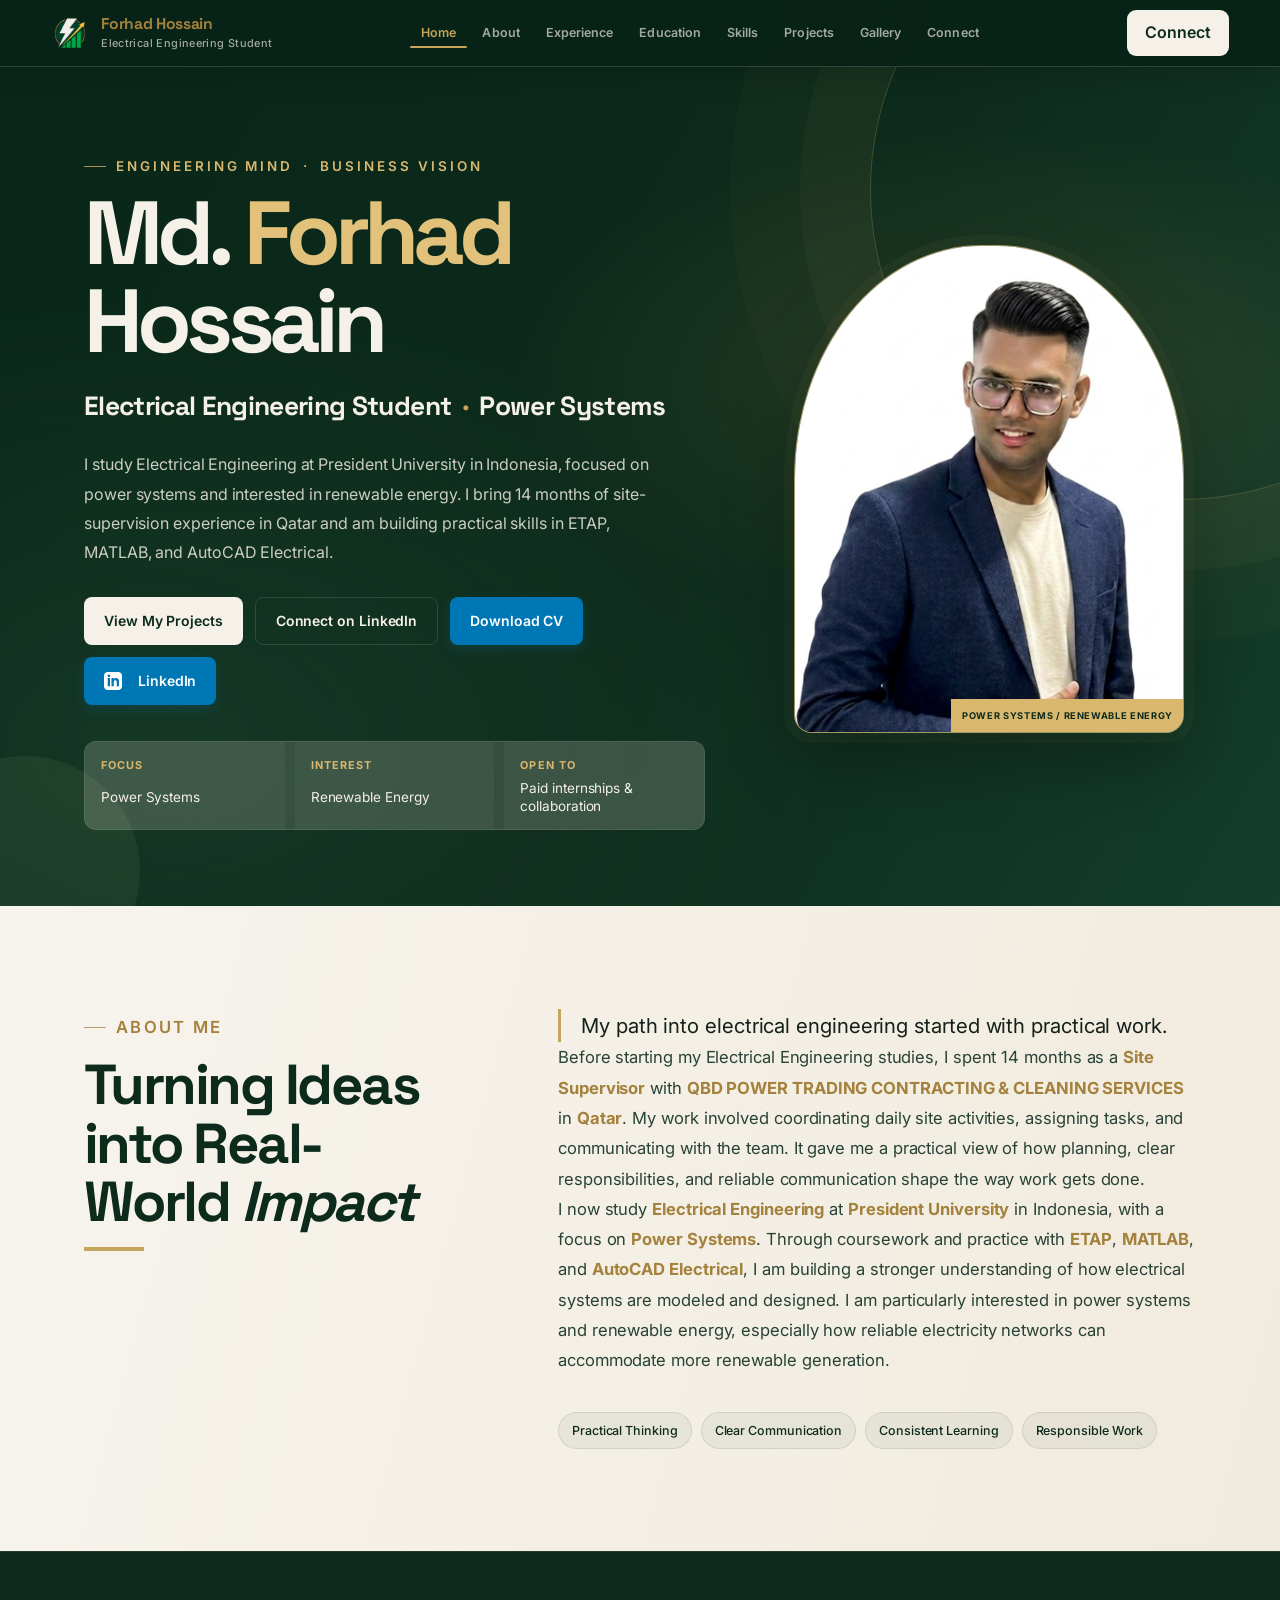
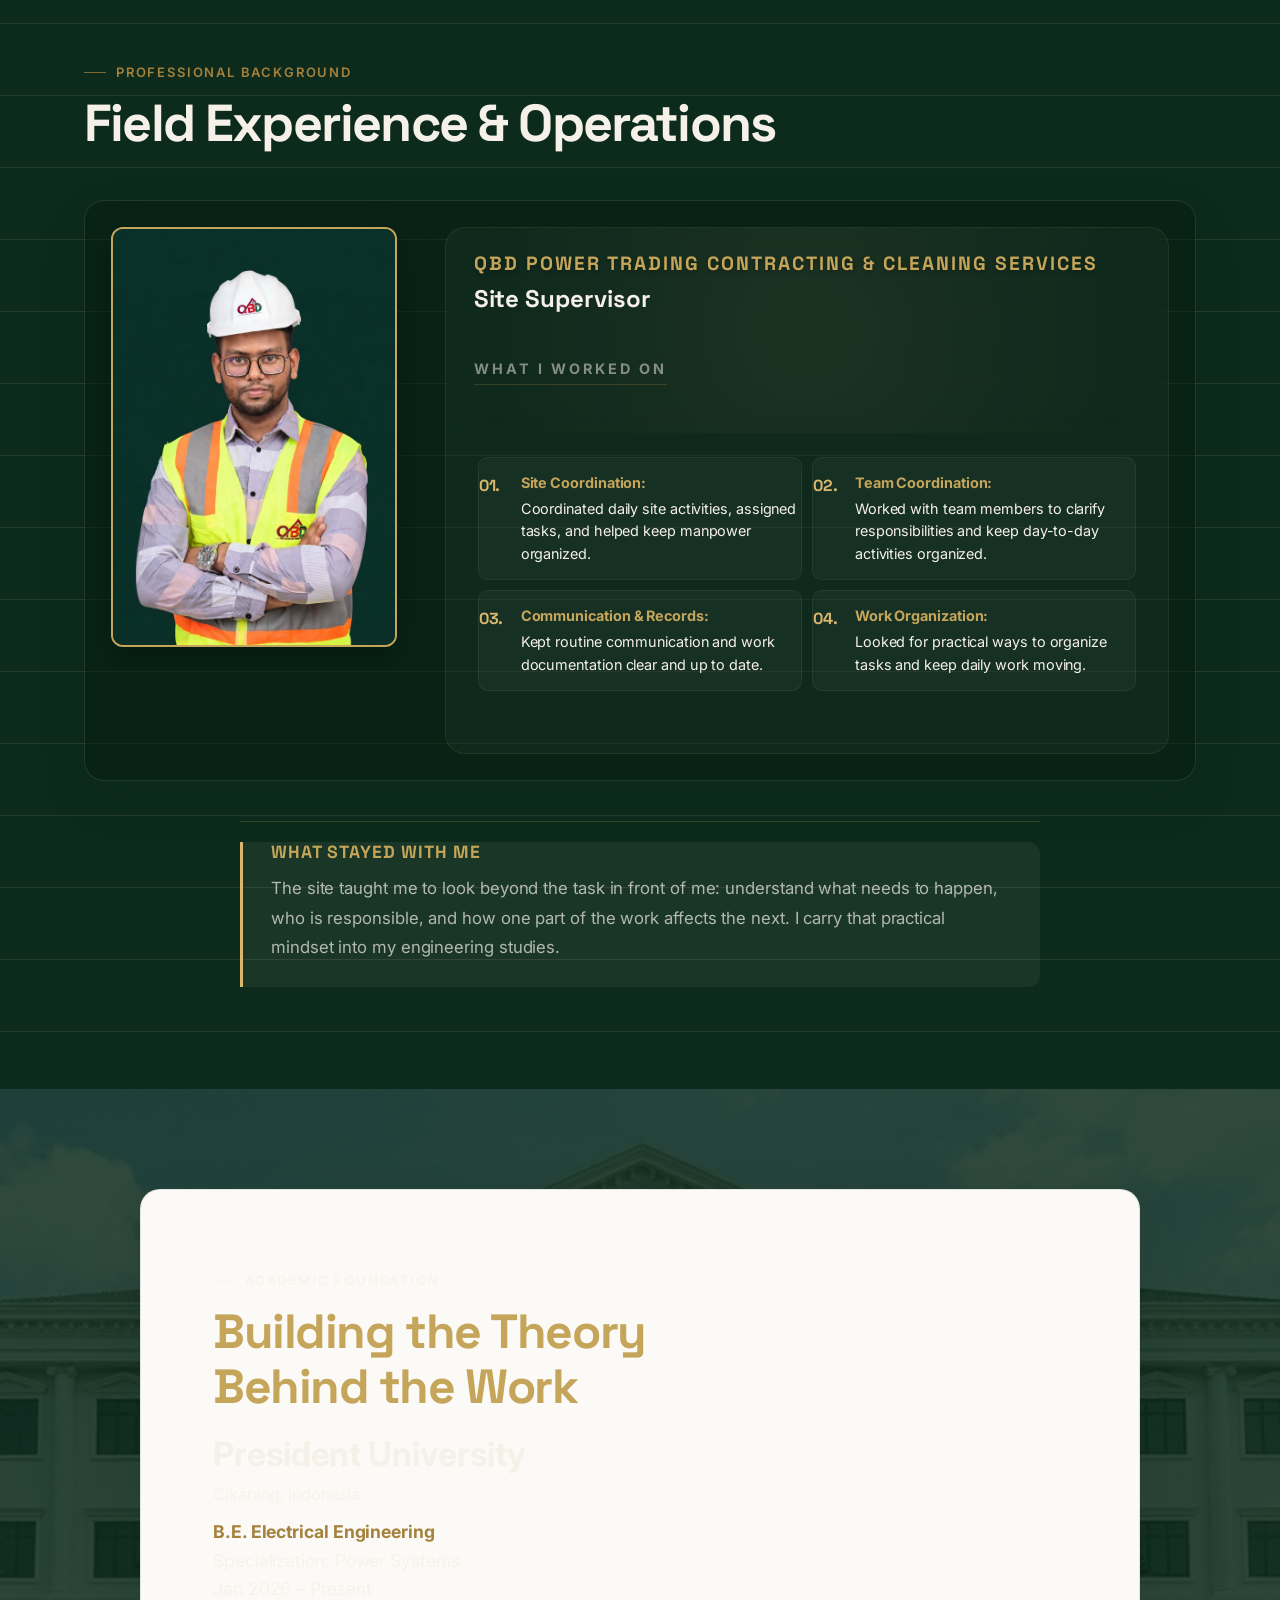
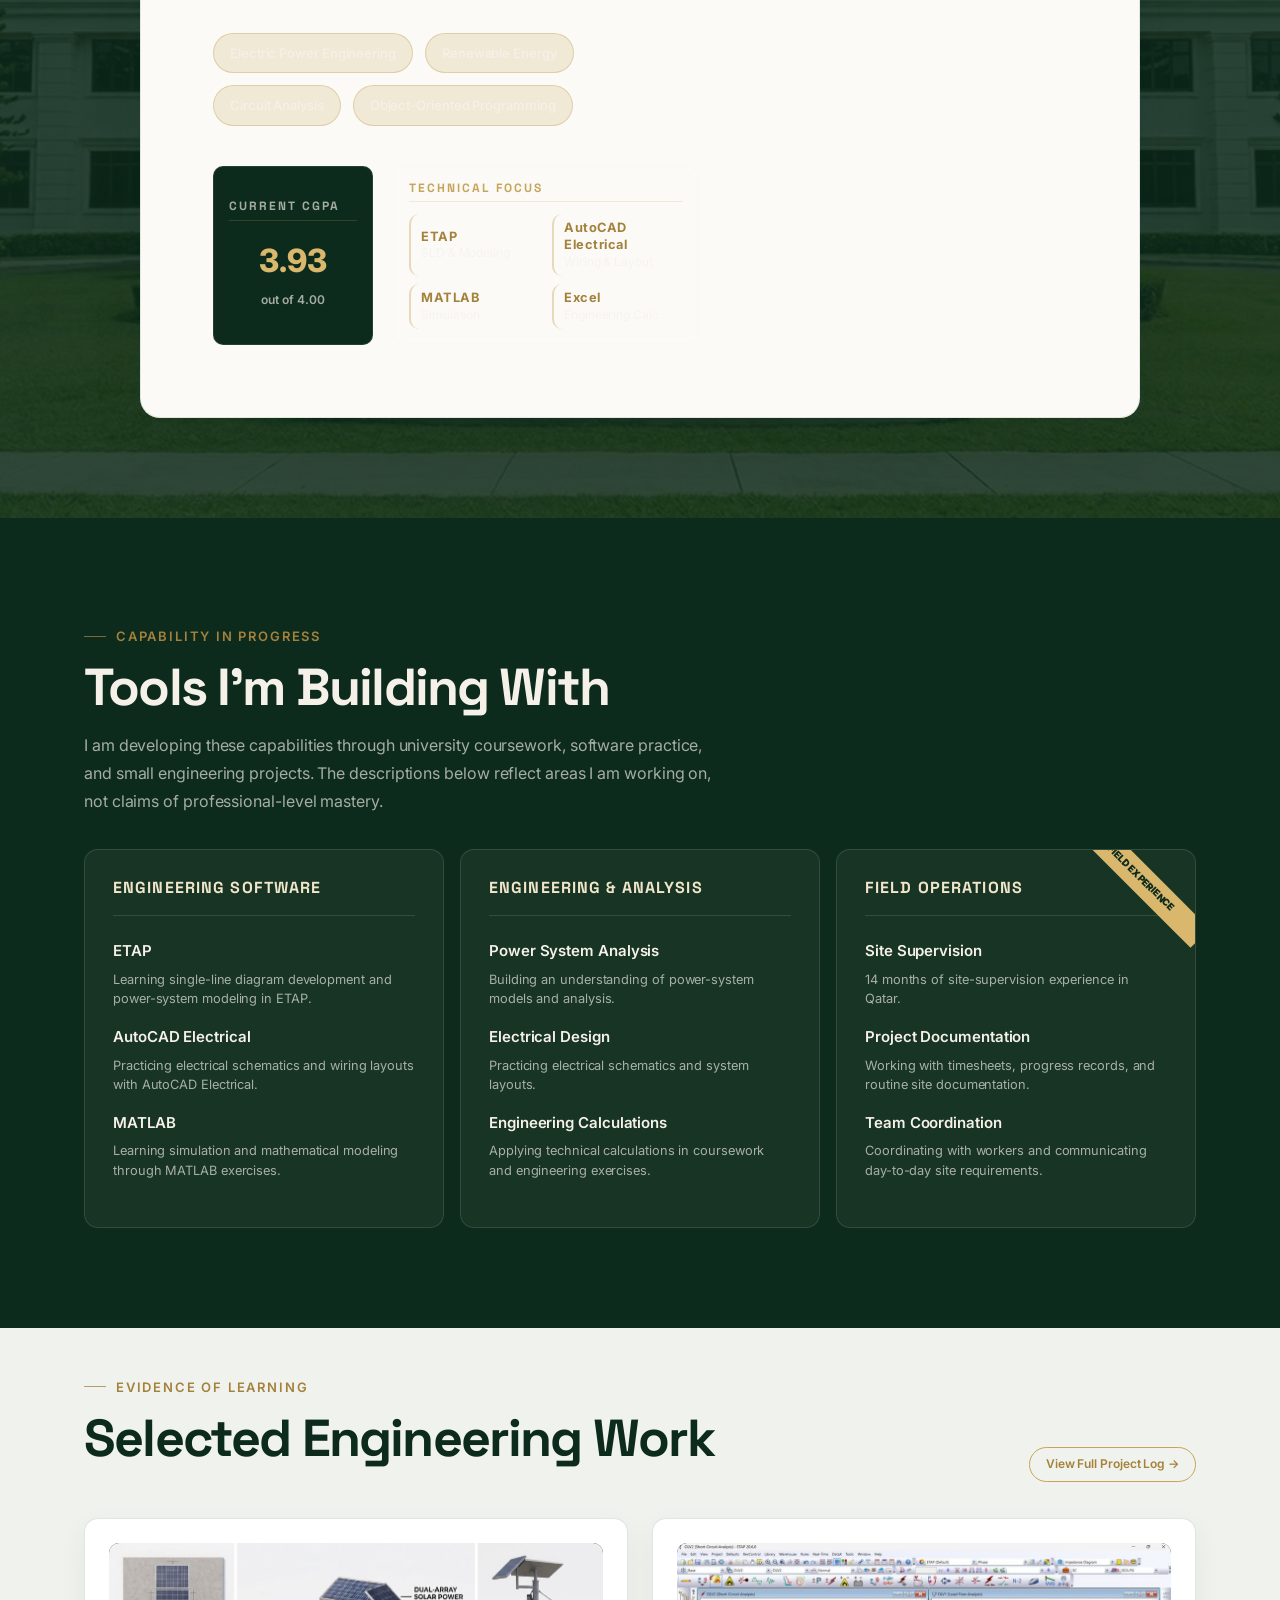
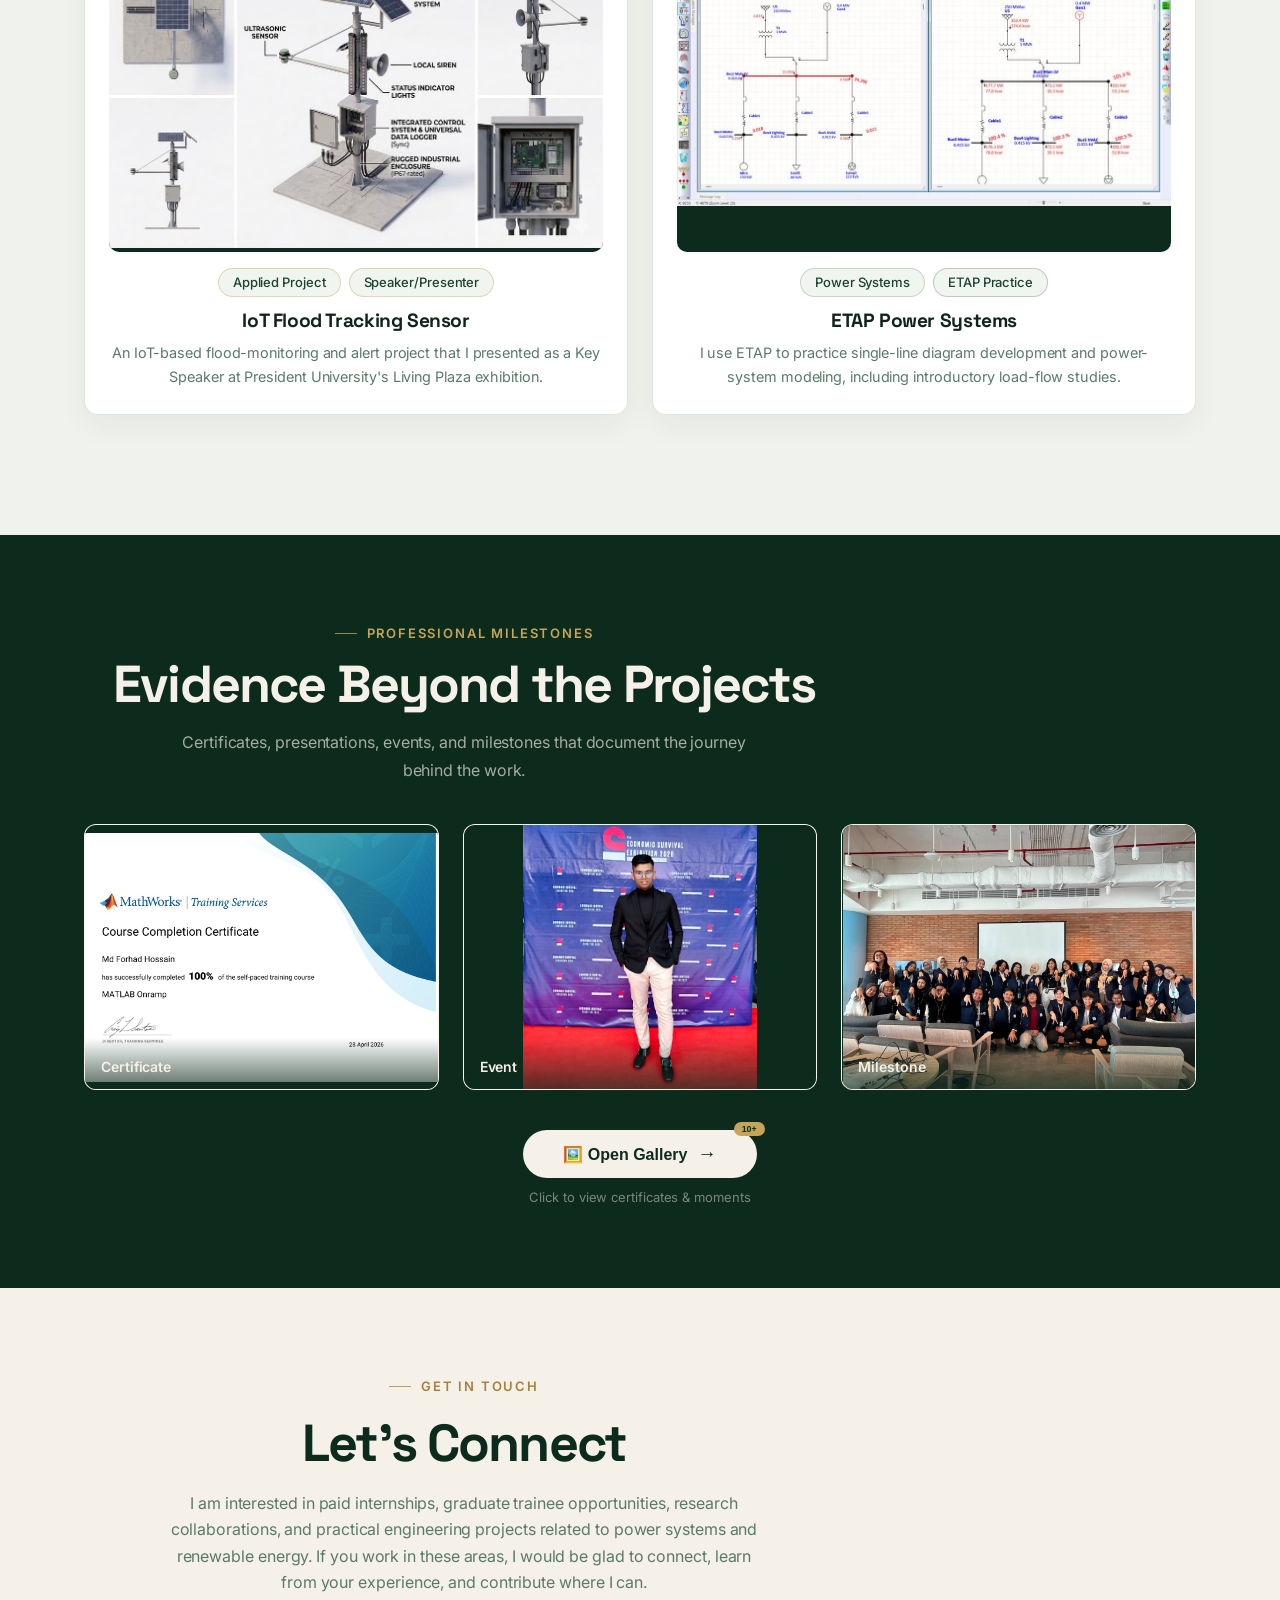
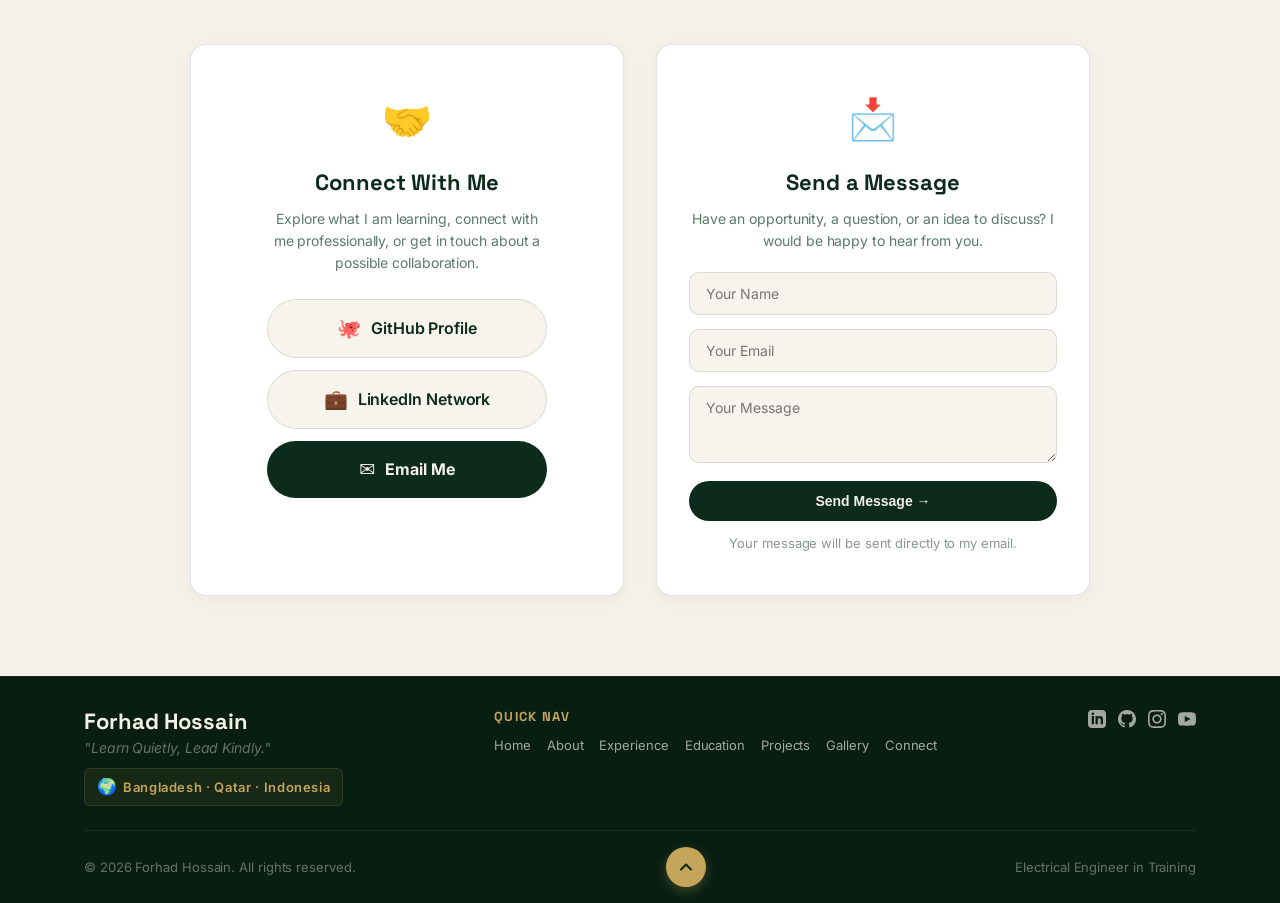
==== commit db1af866: "Apply approved forest-green hero and about design" ====
--- a/index.html
+++ b/index.html
@@ -161,15 +161,16 @@
     <header id="home" class="section--dark">
         <div class="container hero-grid">
             <div class="reveal is-visible hero-content">
-                <p class="eyebrow hero-greeting">Hello, I’m</p>
-                <h1>Forhad <span class="hero-name-accent">Hossain</span></h1>
+                <p class="eyebrow hero-greeting">Engineering Mind <span aria-hidden="true">·</span> Business Vision</p>
+                <h1>Md. <span class="hero-name-accent">Forhad</span> Hossain</h1>
                 <p class="hero-role">Electrical Engineering Student <span aria-hidden="true">·</span> Power Systems</p>
                 <p class="lead">
                     I study Electrical Engineering at President University in Indonesia, focused on power systems and interested in renewable energy. I bring 14 months of site-supervision experience in Qatar and am building practical skills in ETAP, MATLAB, and AutoCAD Electrical.
                 </p>
                 <div class="hero-btns-container">
-                    <a href="assets/resume/Forhad-Hossain-CV.pdf" class="btn btn--on-dark" download>Download CV</a>
-                    <a href="#projects" class="btn btn--ghost-dark">View Projects</a>
+                    <a href="#projects" class="btn btn--on-dark">View My Projects</a>
+                    <a href="https://www.linkedin.com/in/forhadhossain-ee/" target="_blank" rel="noopener" class="btn btn--ghost-dark">Connect on LinkedIn</a>
+                    <a href="assets/resume/Forhad-Hossain-CV.pdf" class="btn btn--linkedin" download>Download CV</a>
                     <a href="https://www.linkedin.com/in/forhadhossain-ee/" target="_blank" rel="noopener" class="btn btn--linkedin">
                         <svg xmlns="http://www.w3.org/2000/svg" width="18" height="18" viewBox="0 0 24 24" fill="currentColor" style="margin-right: 8px;">
                             <path d="M19 0h-14c-2.761 0-5 2.239-5 5v14c0 2.761 2.239 5 5 5h14c2.762 0 5-2.239 5-5v-14c0-2.761-2.238-5-5-5zm-11 19h-3v-11h3v11zm-1.5-12.268c-.966 0-1.75-.79-1.75-1.764s.784-1.764 1.75-1.764 1.75.79 1.75 1.764-.783 1.764-1.75 1.764zm13.5 12.268h-3v-5.604c0-3.368-4-3.113-4 0v5.604h-3v-11h3v1.765c1.396-2.586 7-2.777 7 2.476v6.759z" />
@@ -197,8 +198,8 @@
     <section id="about" class="section--paper">
         <div class="container about-grid-layout">
             <div class="about-sticky-header reveal is-visible">
-                <p class="eyebrow">About</p>
-                <h2>An Engineer in Progress</h2>
+                <p class="eyebrow">About Me</p>
+                <h2>Turning Ideas into Real-World <em>Impact</em></h2>
             </div>
             <div class="reveal is-visible">
                <p class="lead">
--- a/css/style.css
+++ b/css/style.css
@@ -1966,3 +1966,145 @@
         margin-top: 28px;
     }
 }
+
+
+/* ===== VISUAL DIRECTION: EDITORIAL FOREST-GREEN HOMEPAGE ===== */
+.nav-wrap {
+    top: 0;
+    padding: 0;
+}
+.nav {
+    width: 100%;
+    max-width: none;
+    justify-content: space-between;
+    border-radius: 0;
+    border-width: 0 0 1px;
+    padding: 10px clamp(20px, 4vw, 64px);
+    background: rgba(8, 35, 23, .94);
+    box-shadow: 0 8px 28px rgba(0, 0, 0, .16);
+}
+.nav.is-condensed {
+    padding: 8px clamp(20px, 4vw, 64px);
+}
+.nav__logo {
+    gap: 12px;
+    min-width: 210px;
+}
+.nav__logo img {
+    height: 38px !important;
+}
+.nav__brand-copy {
+    display: flex;
+    flex-direction: column;
+    line-height: 1.2;
+}
+.nav__brand-copy strong {
+    font-size: .98rem;
+    letter-spacing: -.02em;
+}
+.nav__brand-copy small {
+    margin-top: 3px;
+    color: var(--on-dark-muted);
+    font-family: var(--f-body);
+    font-size: .68rem;
+    font-weight: 500;
+    letter-spacing: .035em;
+}
+header#home {
+    min-height: 100svh;
+    padding: 148px 0 76px;
+    overflow: hidden;
+    background:
+        radial-gradient(ellipse at 78% 42%, rgba(197,165,90,.14), transparent 34%),
+        radial-gradient(ellipse at 12% 82%, rgba(58,105,76,.22), transparent 42%),
+        linear-gradient(120deg, #082719 0%, #0D2B1C 56%, #153D2B 100%);
+}
+.hero-grid {
+    grid-template-columns: minmax(0, 1.2fr) minmax(280px, .8fr);
+    gap: clamp(36px, 6vw, 88px);
+}
+.hero-greeting {
+    color: var(--gold);
+    font-size: .84rem;
+    letter-spacing: .22em;
+}
+.hero-content h1 {
+    max-width: 760px;
+    margin-bottom: 8px;
+    font-size: clamp(3.5rem, 7vw, 6.1rem);
+    letter-spacing: -.065em;
+    line-height: .98;
+}
+.hero-name-accent {
+    color: #E2C27B;
+}
+.hero-role {
+    margin: 18px 0 22px;
+    color: var(--cream);
+    font-family: var(--f-display);
+    font-size: clamp(1.15rem, 2.1vw, 1.65rem);
+    font-weight: 700;
+    letter-spacing: -.025em;
+}
+.hero-role span {
+    color: var(--gold);
+    padding: 0 5px;
+}
+.hero-content .lead {
+    max-width: 58ch;
+    margin-bottom: 30px;
+    color: rgba(245,240,232,.82);
+    font-size: clamp(1rem, 1.25vw, 1.1rem);
+    line-height: 1.82;
+}
+.hero-photo {
+    align-items: center;
+    position: relative;
+}
+.hero-photo .asset-slot {
+    width: min(100%, 390px);
+    height: auto;
+    aspect-ratio: 4 / 5;
+    border: 1px solid rgba(226,194,123,.68);
+    border-radius: 48% 48% 18px 18px;
+    background: linear-gradient(145deg, rgba(245,240,232,.12), rgba(245,240,232,.025));
+    box-shadow: 0 28px 70px rgba(0,0,0,.28), 0 0 0 10px rgba(197,165,90,.055);
+}
+.hero-photo .asset-slot img {
+    object-position: center 18%;
+}
+.hero-credentials {
+    gap: 10px;
+}
+.hero-credentials li {
+    border-color: rgba(245,240,232,.14);
+    background: rgba(245,240,232,.045);
+}
+section#about {
+    background: linear-gradient(105deg, var(--canvas) 0%, #F1EBDD 100%);
+}
+section#about h2 {
+    letter-spacing: -.045em;
+}
+@media (max-width: 980px) {
+    .nav__logo { min-width: auto; }
+    .hero-grid { grid-template-columns: minmax(0, 1.1fr) minmax(240px, .8fr); }
+}
+@media (max-width: 820px) {
+    header#home { padding: 128px 0 68px; }
+    .hero-grid { grid-template-columns: minmax(0, 1fr); }
+    .hero-photo { justify-content: flex-start; }
+    .hero-photo .asset-slot { width: min(320px, 76vw); }
+}
+@media (max-width: 600px) {
+    .nav { padding: 8px 14px; }
+    .nav.is-condensed { padding: 8px 14px; }
+    .nav__logo { gap: 8px; }
+    .nav__logo img { height: 30px !important; }
+    .nav__brand-copy strong { font-size: .86rem; }
+    .nav__brand-copy small { font-size: .59rem; }
+    header#home { padding: 112px 0 58px; }
+    .hero-content h1 { font-size: clamp(3.05rem, 14vw, 4.4rem); }
+    .hero-role { font-size: 1.12rem; }
+    .hero-photo .asset-slot { width: min(280px, 74vw); }
+}
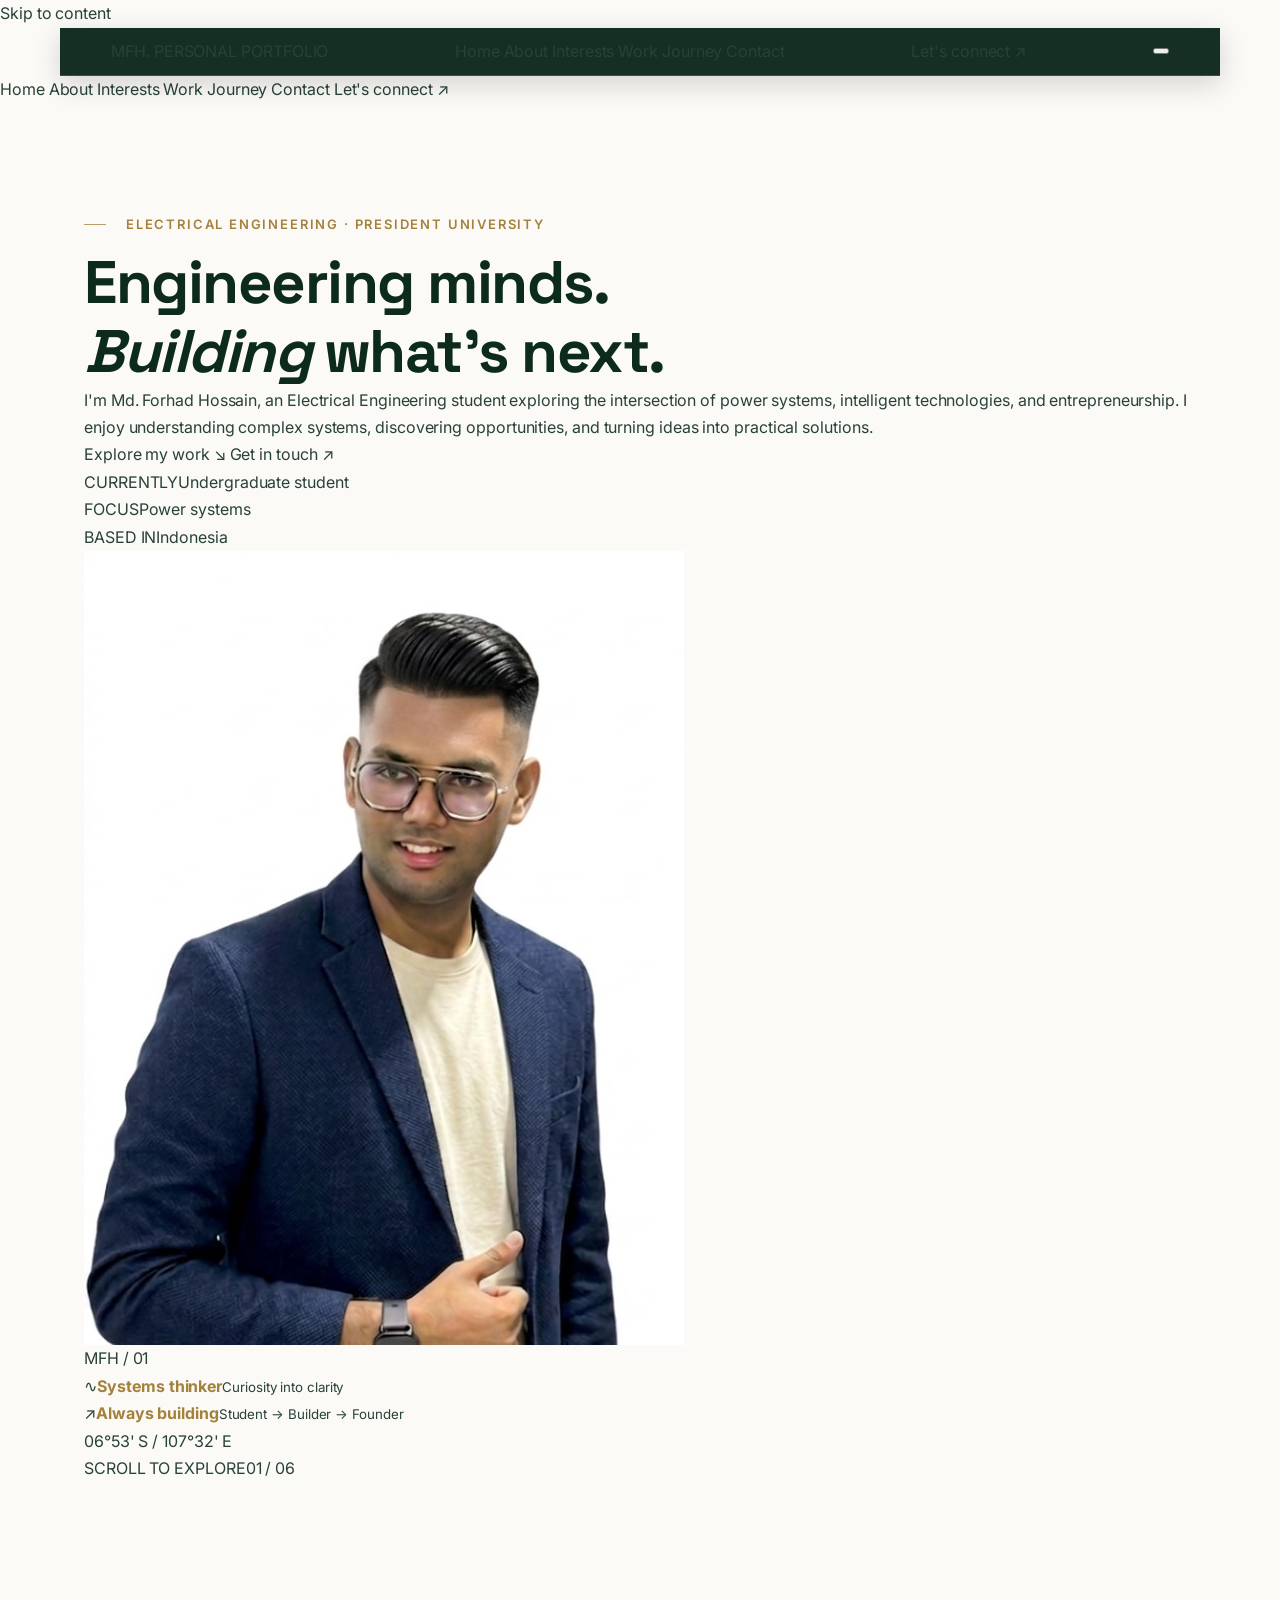
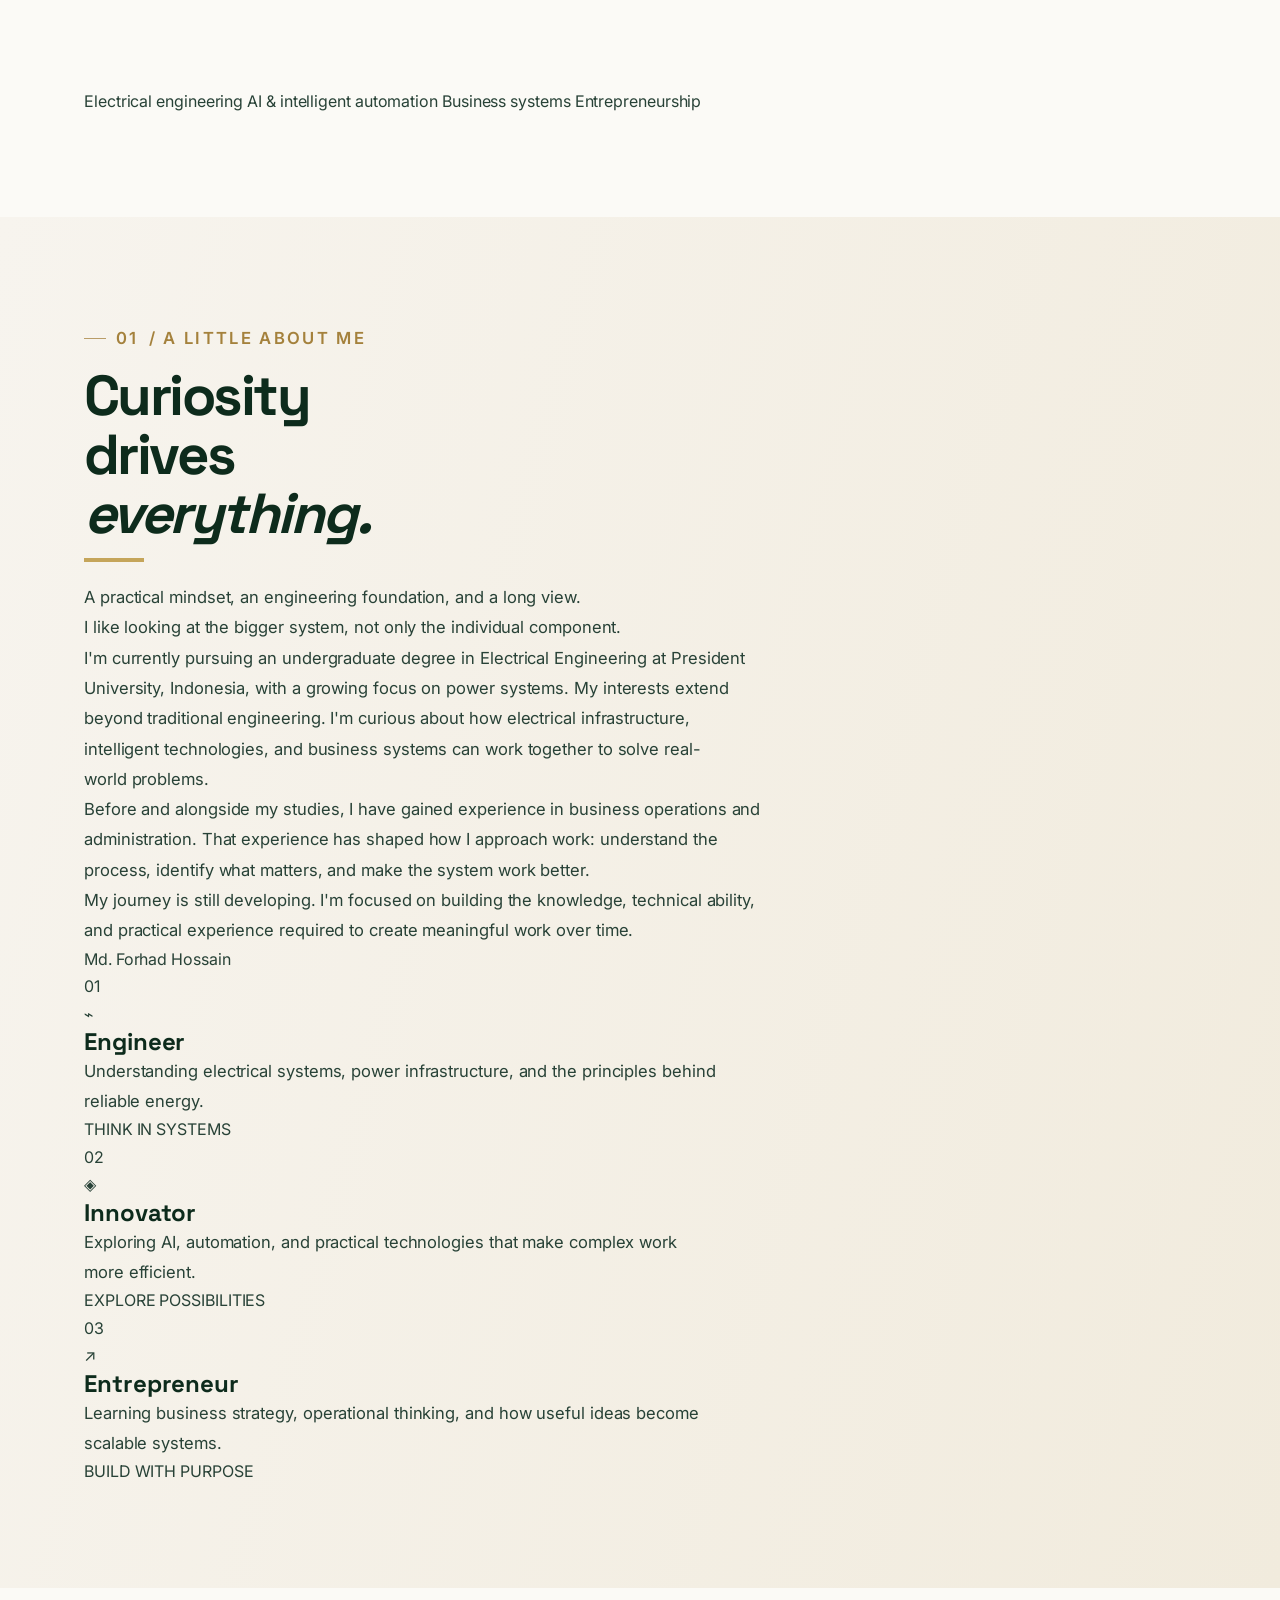
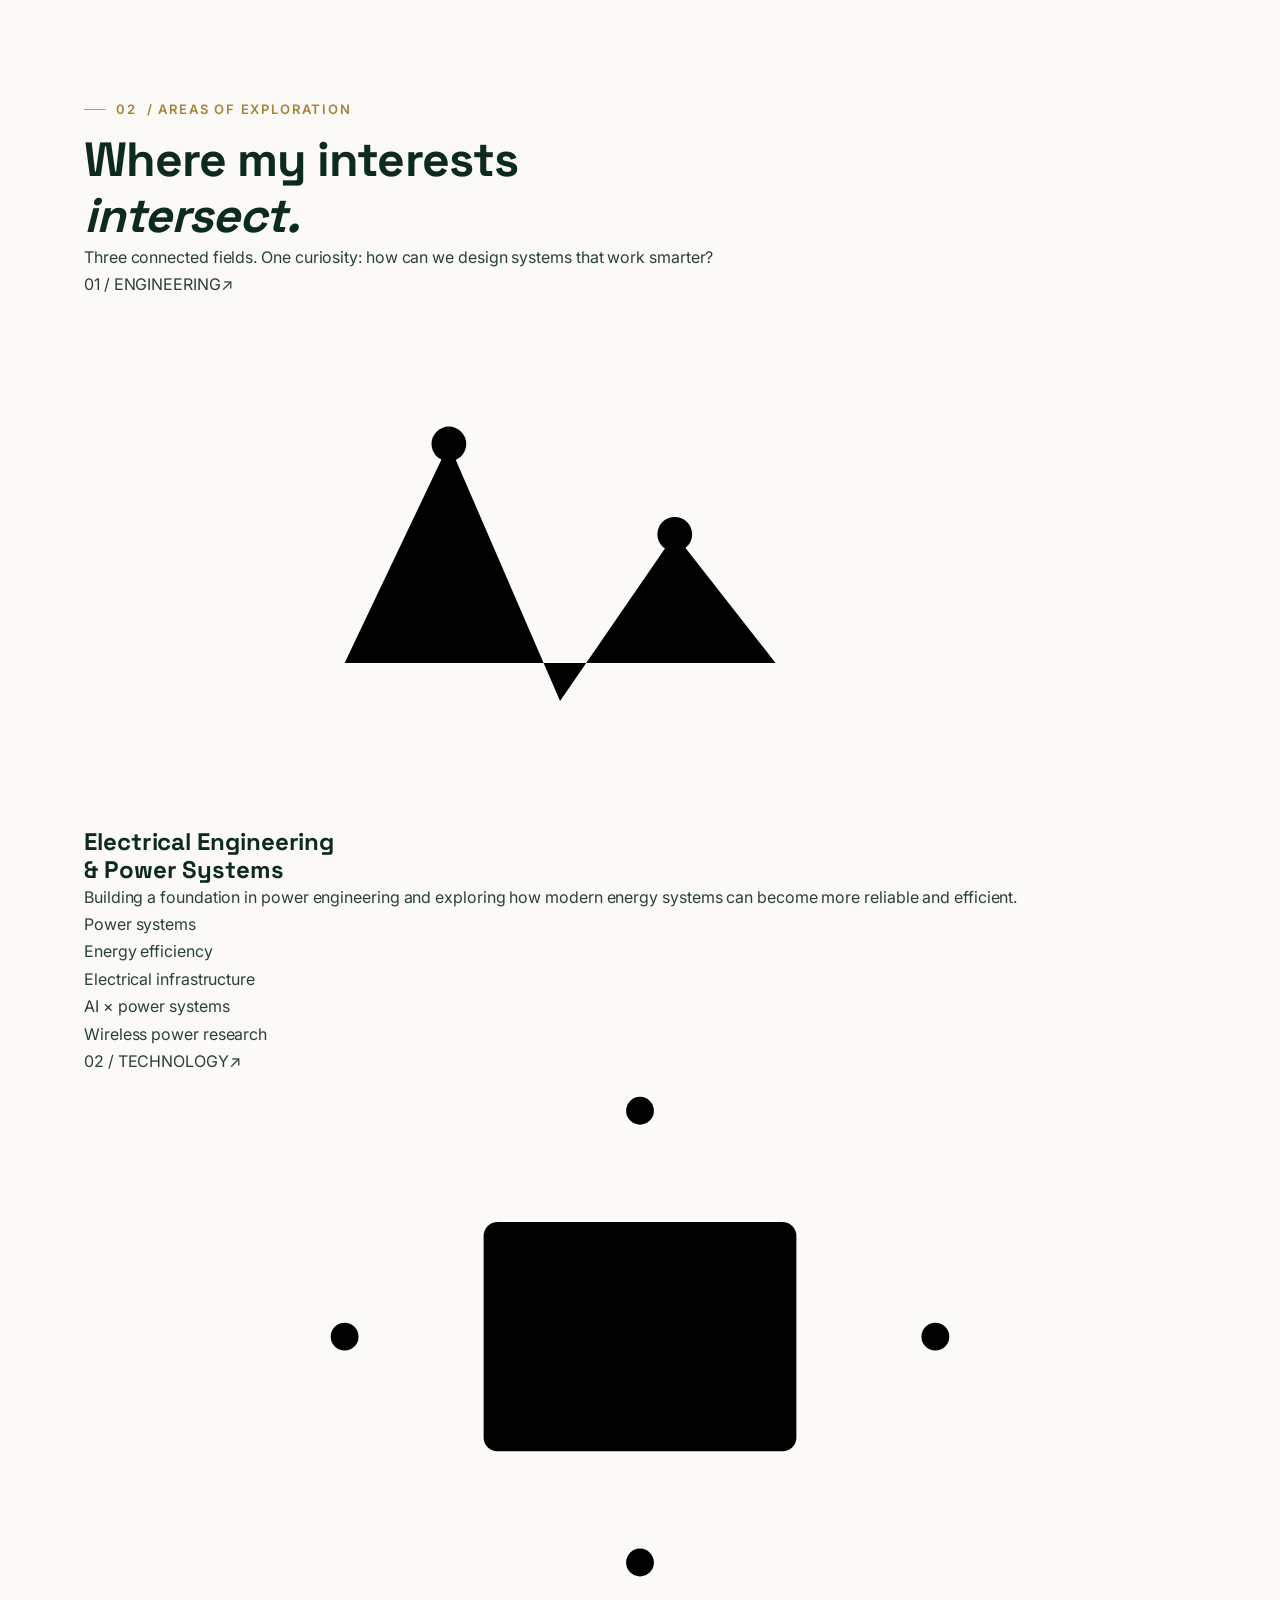
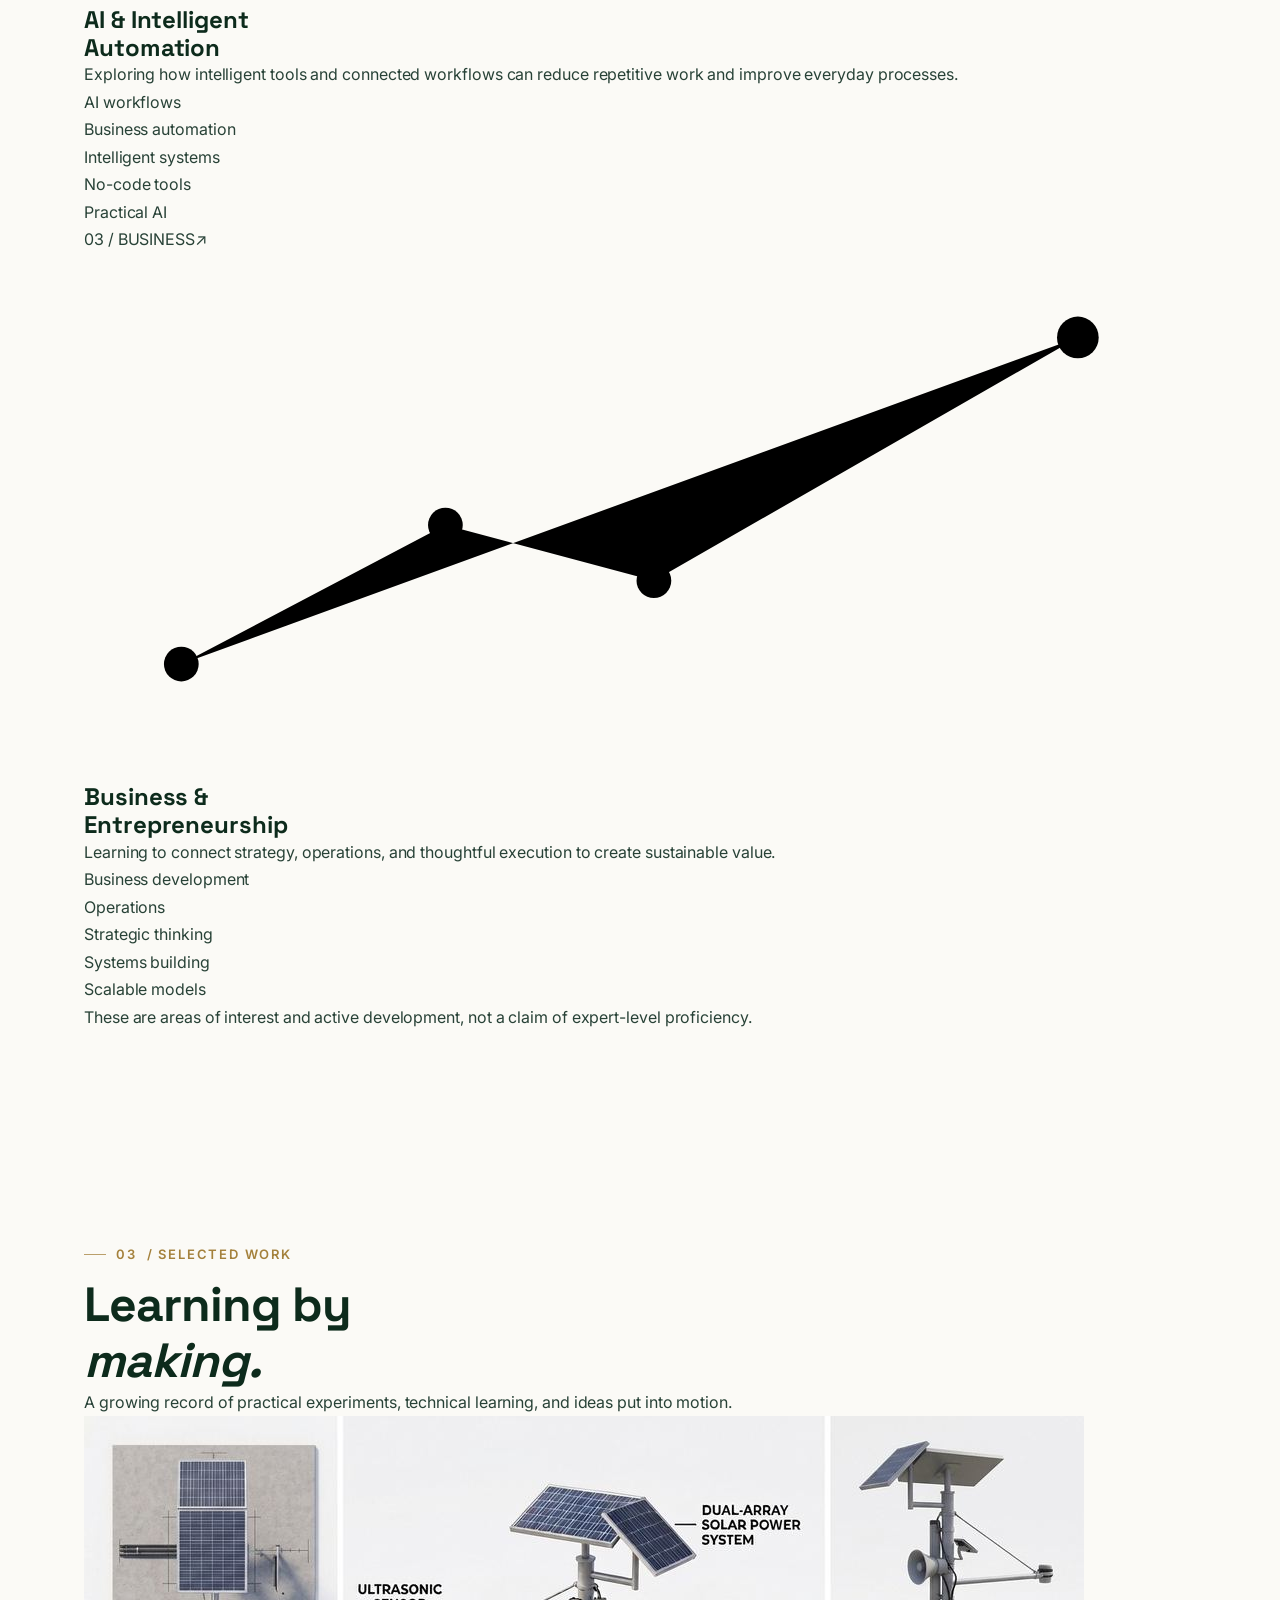
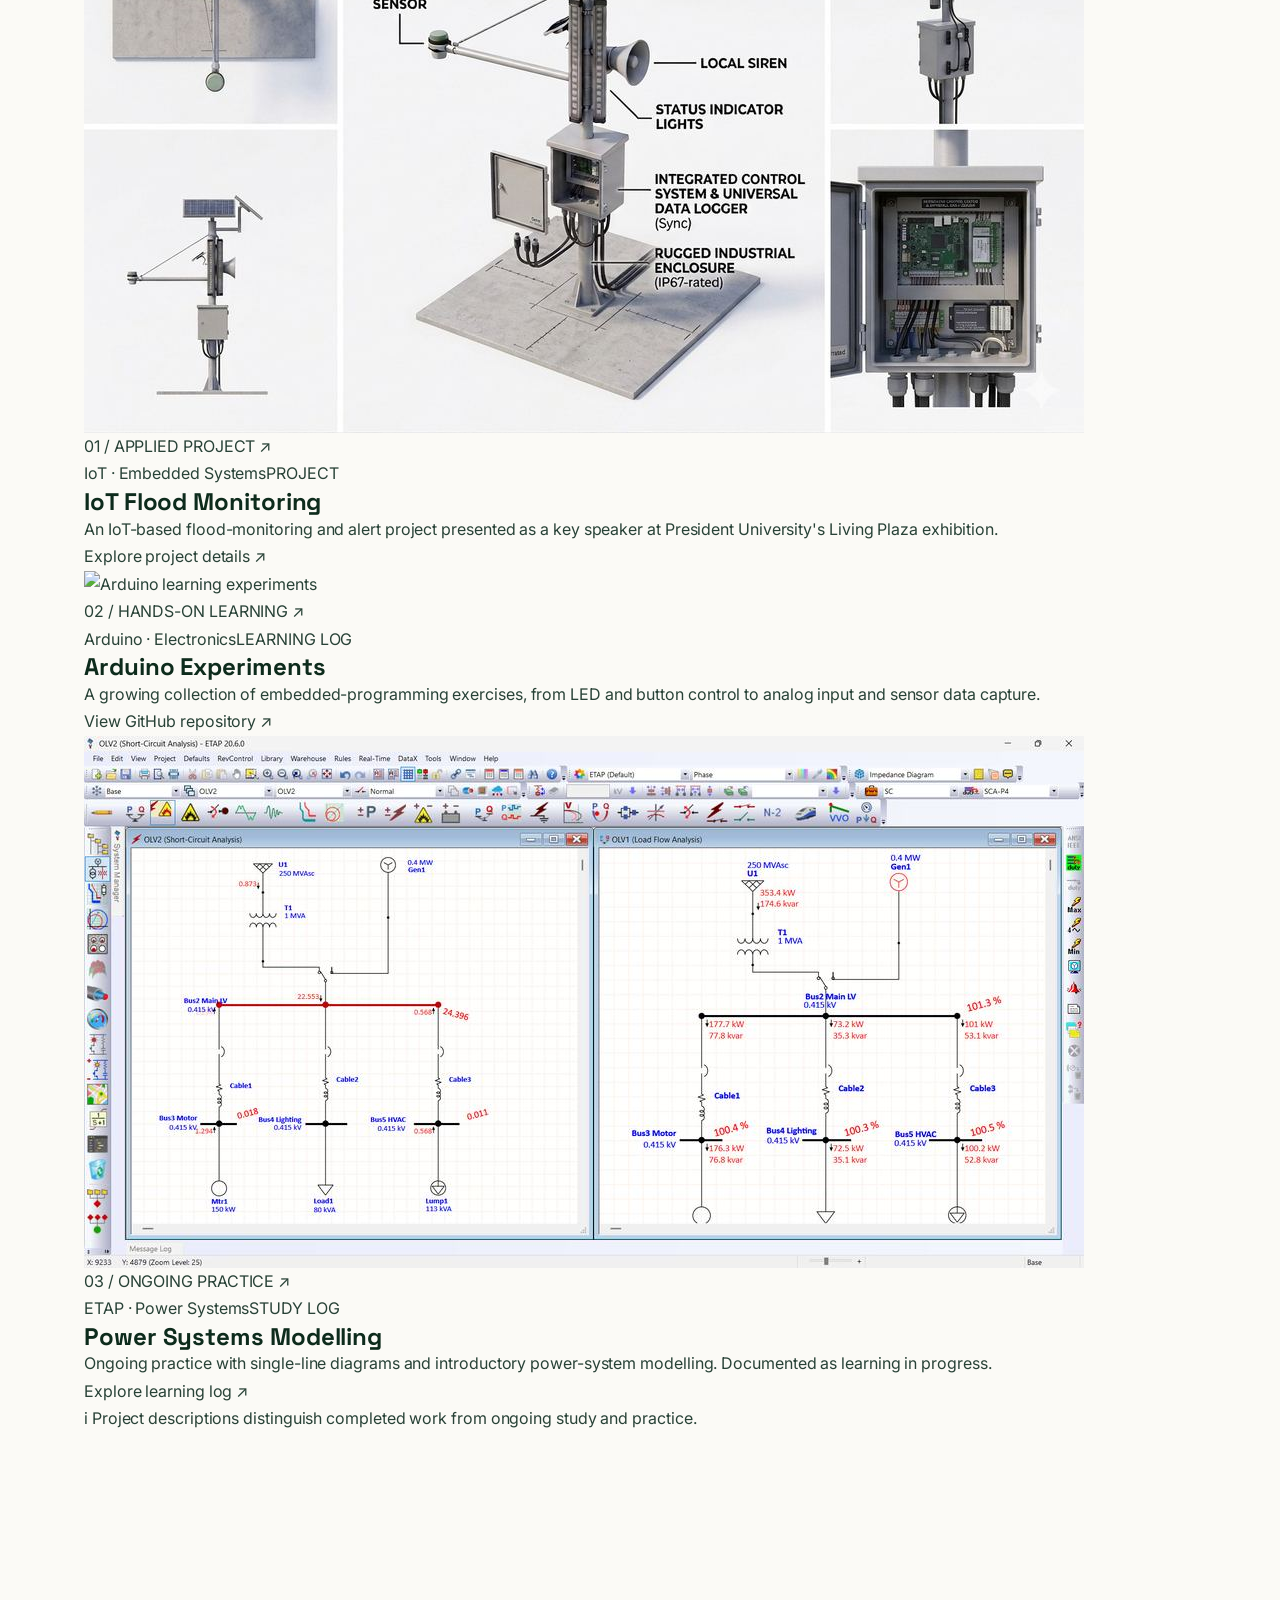
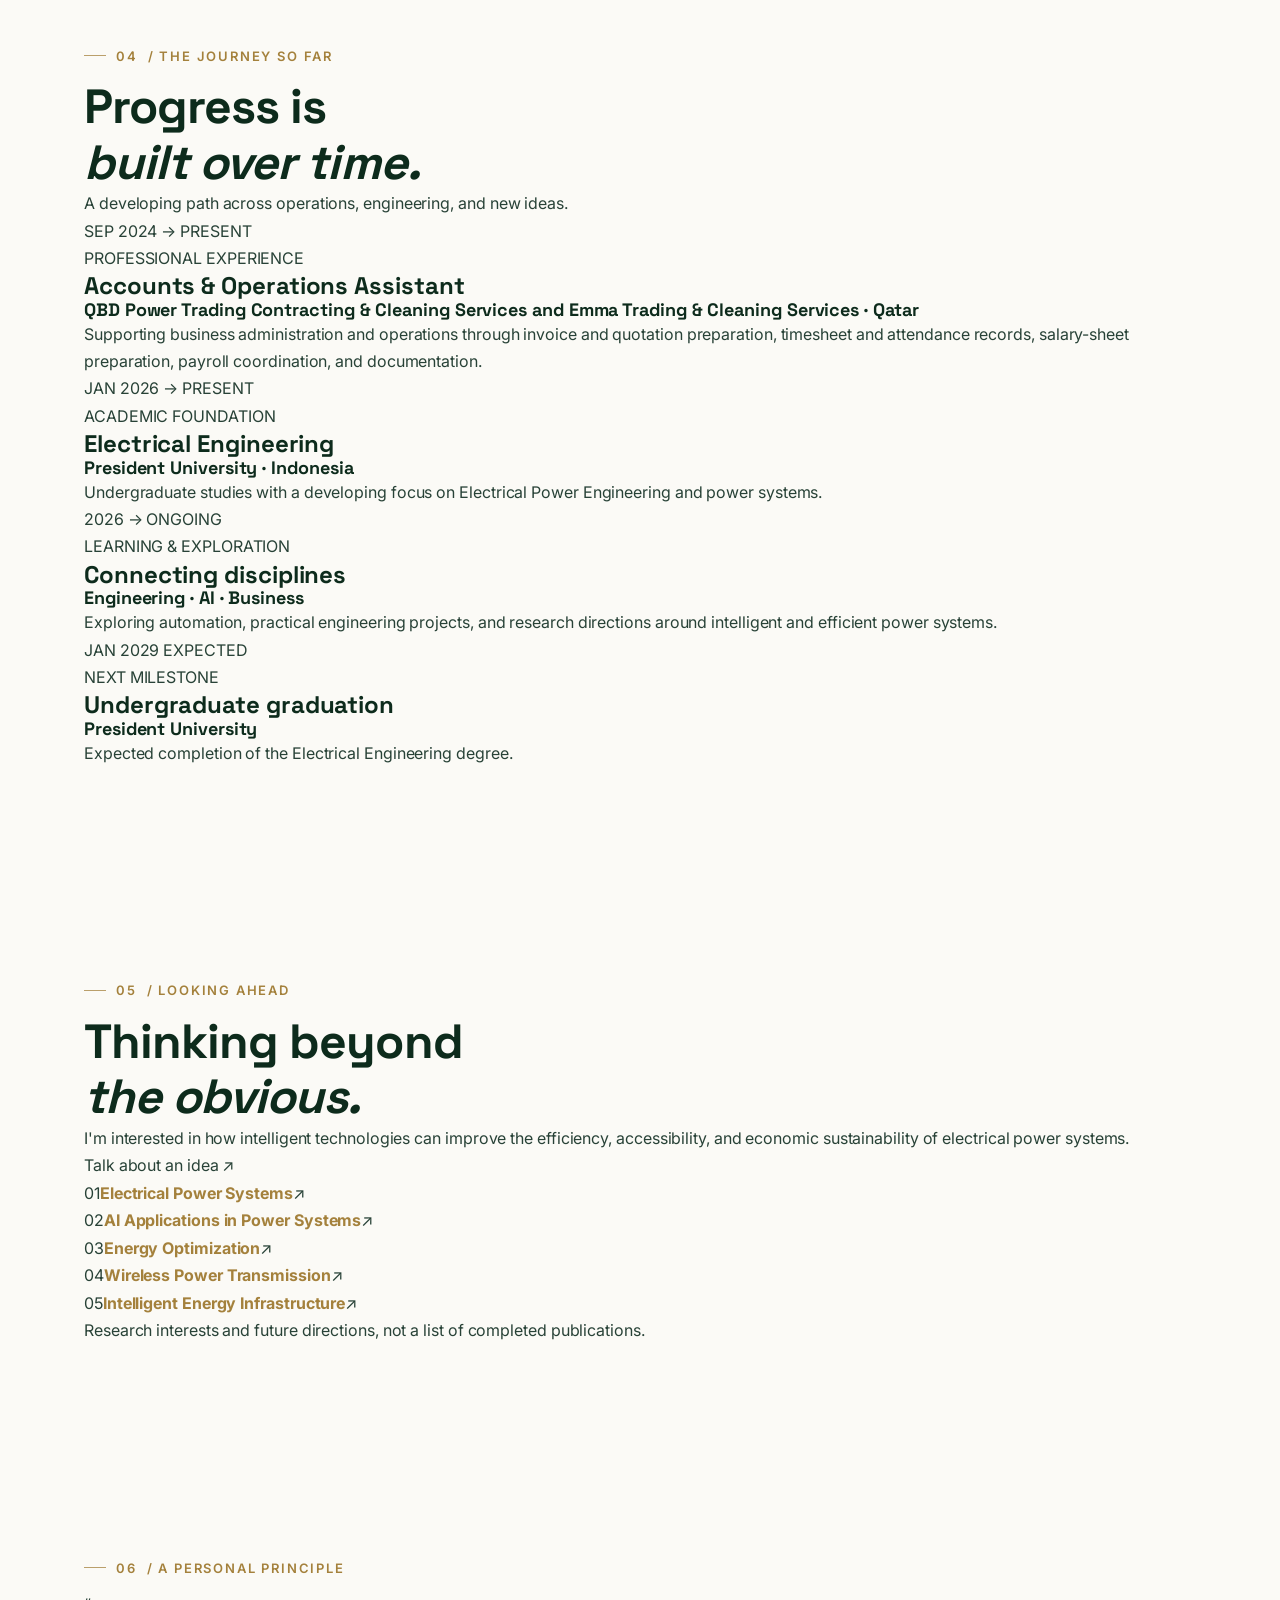
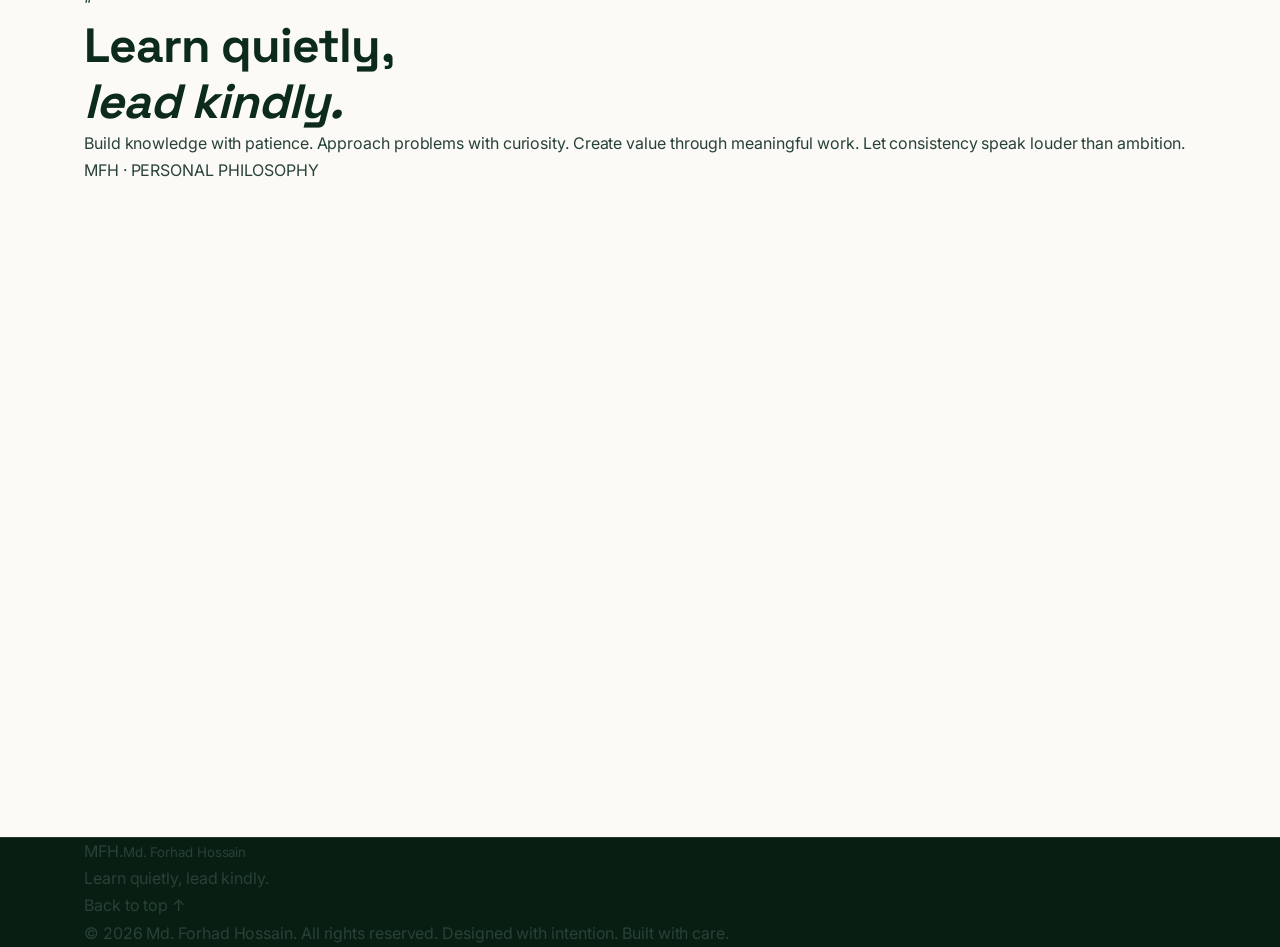
==== commit a1f10f9a: "Build MFH single-page portfolio experience" ====
--- a/index.html
+++ b/index.html
@@ -1,828 +1,406 @@
 <!DOCTYPE html>
 <html lang="en">
 <head>
-    <meta charset="UTF-8" />
-    <meta name="viewport" content="width=device-width, initial-scale=1.0" />
-<meta name="google-site-verification" content="_zDaQH_l5Y5FE8YZBvgZEouAy9G4MSB9OnLDRJY1ybE" />
-    <!-- ════════════════════════════════════════════════════
-         PRIMARY META TAGS (SEO)
-         ════════════════════════════════════════════════════ -->
-    <title>Forhad Hossain | Electrical Engineering &amp; Power Systems</title>
-    <meta name="description" content="Forhad Hossain is an Electrical Engineering student at President University in Indonesia, focused on power systems and renewable energy. He brings 14 months of site-supervision experience in Qatar and is developing practical skills in ETAP, MATLAB, and AutoCAD Electrical." />
-    <meta name="keywords" content="Forhad Hossain, Md Forhad Hossain, Forhad, Md Forhad, Hossain Forhad, Electrical Engineer, Electrical Engineering Student, Power Systems Engineer, Power Systems Student, President University, ETAP, MATLAB, AutoCAD Electrical, IoT, Arduino, Engineering Portfolio, Power System Analysis, Renewable Energy, Electrical Projects" />
-    <meta name="author" content="Forhad Hossain" />
-    <meta name="theme-color" content="#1B4332" />
-    <meta name="robots" content="index, follow" />
-    <link rel="canonical" href="https://forhadhossain.me/" />
-
-    <!-- ════════════════════════════════════════════════════
-         FAVICON
-         ════════════════════════════════════════════════════ -->
-    <link rel="icon" href="assets/logo/logo.png" type="image/png" />
-    <link rel="apple-touch-icon" href="assets/logo/logo.png" />
-
-    <!-- ════════════════════════════════════════════════════
-         OPEN GRAPH (Facebook, LinkedIn, WhatsApp)
-         ════════════════════════════════════════════════════ -->
-    <meta property="og:type" content="profile" />
-    <meta property="og:site_name" content="Forhad Hossain | Electrical Engineering Portfolio" />
-    <meta property="og:title" content="Forhad Hossain | Electrical Engineering Student · Power Systems" />
-    <meta property="og:description" content="Electrical Engineering student at President University, focused on power systems and renewable energy, with 14 months of site-supervision experience in Qatar." />
-    <meta property="og:url" content="https://forhadhossain.me/" />
-    <meta property="og:image" content="https://forhadhossain.me/assets/profile/profile.jpg" />
-    <meta property="og:image:alt" content="Forhad Hossain — Electrical Engineering student and Power Systems learner" />
-    <meta property="profile:first_name" content="Forhad" />
-    <meta property="profile:last_name" content="Hossain" />
-
-    <!-- ════════════════════════════════════════════════════
-         TWITTER CARD
-         ════════════════════════════════════════════════════ -->
-    <meta name="twitter:card" content="summary_large_image" />
-    <meta name="twitter:site" content="@forhadhossain_ee" />
-    <meta name="twitter:title" content="Forhad Hossain | Electrical Engineering Student · Power Systems" />
-    <meta name="twitter:description" content="Electrical Engineering student focused on power systems and renewable energy, with 14 months of site-supervision experience in Qatar." />
-    <meta name="twitter:image" content="https://forhadhossain.me/assets/profile/profile.jpg" />
-    <meta name="twitter:image:alt" content="Forhad Hossain — Electrical Engineering student and Power Systems learner" />
-
-    <!-- ════════════════════════════════════════════════════
-         GOOGLE FONTS
-         ════════════════════════════════════════════════════ -->
-    <link rel="preconnect" href="https://fonts.googleapis.com" />
-    <link rel="preconnect" href="https://fonts.gstatic.com" crossorigin="" />
-    <link href="https://fonts.googleapis.com/css2?family=Inter:wght@400;600;700&amp;family=Space+Grotesk:wght@700;800&amp;display=swap" rel="stylesheet" />
-
-    <!-- ════════════════════════════════════════════════════
-         EXTERNAL STYLESHEETS
-         ════════════════════════════════════════════════════ -->
-    <link rel="stylesheet" href="css/style.css" />
-
-    <!-- ════════════════════════════════════════════════════
-         STRUCTURED DATA (JSON-LD) — ENTITY SEO
-         ════════════════════════════════════════════════════ -->
-    <script type="application/ld+json">
-    {
-      "@context": "https://schema.org",
-      "@graph": [
-        {
-          "@type": "WebSite",
-          "@id": "https://forhadhossain.me/#website",
-          "url": "https://forhadhossain.me/",
-          "name": "Forhad Hossain — Electrical Engineering Portfolio",
-          "description": "Personal portfolio of Forhad Hossain, an Electrical Engineering student at President University in Indonesia, focused on Power Systems and interested in renewable energy.",
-          "inLanguage": "en-US",
-          "publisher": {
-            "@id": "https://forhadhossain.me/#person"
-          }
-        },
-        {
-          "@type": "Person",
-          "@id": "https://forhadhossain.me/#person",
-          "name": "Forhad Hossain",
-          "alternateName": "Md Forhad Hossain",
-          "url": "https://forhadhossain.me/",
-          "image": "https://forhadhossain.me/assets/profile/profile.jpg",
-          "jobTitle": "Electrical Engineering Student",
-          "affiliation": {
-            "@type": "CollegeOrUniversity",
-            "name": "President University",
-            "sameAs": "https://www.president.ac.id/"
-          },
-          "description": "Forhad Hossain is an Electrical Engineering student at President University in Indonesia, focused on Power Systems. He has 14 months of site-supervision experience in Qatar and is developing practical skills through coursework and projects involving ETAP, MATLAB, AutoCAD Electrical, Arduino, and IoT.",
-          "knowsAbout": [
-            "Electrical Engineering",
-            "Power Systems",
-            "Power System Analysis",
-            "ETAP",
-            "MATLAB",
-            "AutoCAD Electrical",
-            "Arduino",
-            "IoT",
-            "Renewable Energy",
-            "Circuit Analysis",
-            "Embedded Systems",
-            "Load Flow Analysis",
-            "Short Circuit Analysis",
-            "Protection Coordination"
-          ],
-          "email": "mailto:ee.forhad.hossain@gmail.com",
-          "sameAs": [
-            "https://www.linkedin.com/in/forhadhossain-ee/",
-            "https://github.com/forhadhossain-ee",
-            "https://www.instagram.com/forhad_hossain.ee/",
-            "https://www.youtube.com/@forhadhossain_ee"
-          ]
-        }
-      ]
-    }
-    </script>
+  <meta charset="UTF-8" />
+  <meta name="viewport" content="width=device-width, initial-scale=1.0" />
+  <meta name="theme-color" content="#0D2B1C" />
+  <meta name="description" content="Md. Forhad Hossain is an Electrical Engineering student at President University, Indonesia, exploring power systems, intelligent technologies, and entrepreneurship." />
+  <meta name="author" content="Md. Forhad Hossain" />
+  <meta name="robots" content="index, follow" />
+  <link rel="canonical" href="https://forhadhossain.me/" />
+  <meta property="og:type" content="profile" />
+  <meta property="og:title" content="Md. Forhad Hossain | Engineering, Technology & Systems" />
+  <meta property="og:description" content="An Electrical Engineering student exploring power systems, intelligent technologies, and entrepreneurship." />
+  <meta property="og:url" content="https://forhadhossain.me/" />
+  <meta property="og:image" content="https://forhadhossain.me/assets/profile/profile.jpg" />
+  <meta property="og:image:alt" content="Portrait of Md. Forhad Hossain" />
+  <meta name="twitter:card" content="summary_large_image" />
+  <title>Md. Forhad Hossain | Engineering, Technology & Systems</title>
+  <link rel="icon" href="assets/logo/logo.png" type="image/png" />
+  <link rel="preconnect" href="https://fonts.googleapis.com" />
+  <link rel="preconnect" href="https://fonts.gstatic.com" crossorigin />
+  <link href="https://fonts.googleapis.com/css2?family=Inter:wght@400;500;600;700&family=Space+Grotesk:wght@400;500;600;700&display=swap" rel="stylesheet" />
+  <link rel="stylesheet" href="css/style.css" />
+  <script type="application/ld+json">
+  {
+    "@context": "https://schema.org",
+    "@type": "Person",
+    "name": "Md. Forhad Hossain",
+    "alternateName": "MFH",
+    "url": "https://forhadhossain.me/",
+    "image": "https://forhadhossain.me/assets/profile/profile.jpg",
+    "jobTitle": "Electrical Engineering Student",
+    "affiliation": {
+      "@type": "CollegeOrUniversity",
+      "name": "President University",
+      "url": "https://www.president.ac.id/"
+    },
+    "description": "Electrical Engineering student exploring power systems, intelligent technologies, and entrepreneurship.",
+    "knowsAbout": ["Electrical Engineering", "Power Systems", "AI and Automation", "Business Systems", "Energy Optimization"],
+    "sameAs": [
+      "https://www.linkedin.com/in/forhadhossain-ee/",
+      "https://github.com/forhadhossain-ee",
+      "https://www.instagram.com/forhad_hossain.ee/",
+      "https://www.youtube.com/@forhadhossain_ee"
+    ]
+  }
+  </script>
 </head>
 <body>
-
-    <!-- ============================================================
-         NAVIGATION
-         ============================================================ -->
-    <div class="nav-wrap">
-        <nav class="nav is-condensed">
-            <a href="#home" class="nav__logo">
-                <img src="assets/logo/logo.png" alt="" aria-hidden="true" />
-                <span class="nav__brand-copy"><strong>Forhad Hossain</strong><small>Electrical Engineering Student</small></span>
+  <a class="skip-link" href="#main">Skip to content</a>
+  <div class="scroll-progress" aria-hidden="true"><span id="scroll-progress-bar"></span></div>
+
+  <header class="site-header">
+    <nav class="nav container" aria-label="Main navigation">
+      <a class="brand" href="#home" aria-label="MFH home">
+        <span class="brand-mark">MFH<span>.</span></span>
+        <span class="brand-caption">PERSONAL PORTFOLIO</span>
+      </a>
+      <div class="nav-links" id="primary-navigation">
+        <a class="nav-link is-active" href="#home">Home</a>
+        <a class="nav-link" href="#about">About</a>
+        <a class="nav-link" href="#interests">Interests</a>
+        <a class="nav-link" href="#work">Work</a>
+        <a class="nav-link" href="#journey">Journey</a>
+        <a class="nav-link" href="#contact">Contact</a>
+      </div>
+      <a class="nav-cta" href="#contact">Let's connect <span aria-hidden="true">↗</span></a>
+      <button class="menu-toggle" type="button" aria-label="Open navigation menu" aria-controls="mobile-navigation" aria-expanded="false">
+        <span></span><span></span>
+      </button>
+    </nav>
+    <div class="mobile-navigation" id="mobile-navigation" aria-label="Mobile navigation" aria-hidden="true">
+      <a href="#home">Home</a>
+      <a href="#about">About</a>
+      <a href="#interests">Interests</a>
+      <a href="#work">Work</a>
+      <a href="#journey">Journey</a>
+      <a href="#contact">Contact</a>
+      <a class="mobile-connect" href="#contact">Let's connect <span aria-hidden="true">↗</span></a>
+    </div>
+  </header>
+
+  <main id="main">
+    <section class="hero section-dark" id="home">
+      <div class="hero-grid-lines" aria-hidden="true"></div>
+      <div class="container hero-layout">
+        <div class="hero-copy reveal">
+          <p class="eyebrow eyebrow-light"><span class="eyebrow-dot"></span> ELECTRICAL ENGINEERING · PRESIDENT UNIVERSITY</p>
+          <h1>Engineering minds.<br /><em>Building</em> what's next.</h1>
+          <p class="hero-description">I'm Md. Forhad Hossain, an Electrical Engineering student exploring the intersection of power systems, intelligent technologies, and entrepreneurship. I enjoy understanding complex systems, discovering opportunities, and turning ideas into practical solutions.</p>
+          <div class="hero-actions">
+            <a class="button button-light" href="#work">Explore my work <span aria-hidden="true">↘</span></a>
+            <a class="text-link text-link-light" href="#contact">Get in touch <span aria-hidden="true">↗</span></a>
+          </div>
+          <div class="hero-meta">
+            <div><span class="meta-label">CURRENTLY</span><span class="meta-value">Undergraduate student</span></div>
+            <div><span class="meta-label">FOCUS</span><span class="meta-value">Power systems</span></div>
+            <div><span class="meta-label">BASED IN</span><span class="meta-value">Indonesia</span></div>
+          </div>
+        </div>
+
+        <div class="hero-visual reveal">
+          <div class="hero-orbit orbit-one" aria-hidden="true"></div>
+          <div class="hero-orbit orbit-two" aria-hidden="true"></div>
+          <div class="hero-photo-frame">
+            <img src="assets/profile/profile.jpg" alt="Portrait of Md. Forhad Hossain" fetchpriority="high" />
+            <div class="photo-index">MFH / 01</div>
+          </div>
+          <div class="floating-note note-top"><span class="note-symbol">∿</span><span><strong>Systems thinker</strong><small>Curiosity into clarity</small></span></div>
+          <div class="floating-note note-bottom"><span class="note-symbol note-symbol-gold">↗</span><span><strong>Always building</strong><small>Student → Builder → Founder</small></span></div>
+          <span class="visual-coordinate" aria-hidden="true">06°53' S / 107°32' E</span>
+        </div>
+      </div>
+      <div class="hero-bottom container">
+        <span>SCROLL TO EXPLORE</span><span class="scroll-line" aria-hidden="true"></span><span>01 / 06</span>
+      </div>
+    </section>
+
+    <section class="identity-strip" aria-label="Areas of interest">
+      <div class="container strip-inner">
+        <span>Electrical engineering</span><i aria-hidden="true"></i>
+        <span>AI & intelligent automation</span><i aria-hidden="true"></i>
+        <span>Business systems</span><i aria-hidden="true"></i>
+        <span>Entrepreneurship</span>
+      </div>
+    </section>
+
+    <section class="section section-paper" id="about">
+      <div class="container about-layout">
+        <div class="section-intro reveal">
+          <p class="eyebrow"><span>01</span> / A LITTLE ABOUT ME</p>
+          <h2>Curiosity drives<br /><em>everything.</em></h2>
+          <p class="intro-note">A practical mindset, an engineering foundation, and a long view.</p>
+        </div>
+        <div class="about-content reveal">
+          <p class="about-lead">I like looking at the bigger system, not only the individual component.</p>
+          <p>I'm currently pursuing an undergraduate degree in Electrical Engineering at President University, Indonesia, with a growing focus on power systems. My interests extend beyond traditional engineering. I'm curious about how electrical infrastructure, intelligent technologies, and business systems can work together to solve real-world problems.</p>
+          <p>Before and alongside my studies, I have gained experience in business operations and administration. That experience has shaped how I approach work: understand the process, identify what matters, and make the system work better.</p>
+          <p>My journey is still developing. I'm focused on building the knowledge, technical ability, and practical experience required to create meaningful work over time.</p>
+          <div class="about-signature"><span class="signature-line"></span><span>Md. Forhad Hossain</span></div>
+        </div>
+      </div>
+      <div class="container pillars-grid">
+        <article class="pillar-card reveal">
+          <span class="pillar-number">01</span>
+          <div class="pillar-icon" aria-hidden="true">⌁</div>
+          <h3>Engineer</h3>
+          <p>Understanding electrical systems, power infrastructure, and the principles behind reliable energy.</p>
+          <span class="pillar-foot">THINK IN SYSTEMS</span>
+        </article>
+        <article class="pillar-card reveal">
+          <span class="pillar-number">02</span>
+          <div class="pillar-icon" aria-hidden="true">◈</div>
+          <h3>Innovator</h3>
+          <p>Exploring AI, automation, and practical technologies that make complex work more efficient.</p>
+          <span class="pillar-foot">EXPLORE POSSIBILITIES</span>
+        </article>
+        <article class="pillar-card reveal">
+          <span class="pillar-number">03</span>
+          <div class="pillar-icon" aria-hidden="true">↗</div>
+          <h3>Entrepreneur</h3>
+          <p>Learning business strategy, operational thinking, and how useful ideas become scalable systems.</p>
+          <span class="pillar-foot">BUILD WITH PURPOSE</span>
+        </article>
+      </div>
+    </section>
+
+    <section class="section section-green" id="interests">
+      <div class="container">
+        <div class="section-heading section-heading-light reveal">
+          <div>
+            <p class="eyebrow eyebrow-light"><span>02</span> / AREAS OF EXPLORATION</p>
+            <h2>Where my interests<br /><em>intersect.</em></h2>
+          </div>
+          <p class="section-heading-note">Three connected fields. One curiosity: how can we design systems that work smarter?</p>
+        </div>
+        <div class="interest-grid">
+          <article class="interest-card reveal">
+            <div class="interest-top"><span>01 / ENGINEERING</span><span class="interest-arrow" aria-hidden="true">↗</span></div>
+            <div class="interest-graphic graphic-power" aria-hidden="true">
+              <svg viewBox="0 0 320 150" role="presentation">
+                <path d="M8 105H75L105 42L137 116L170 68L199 105H312" />
+                <path class="graphic-secondary" d="M8 125H312M8 25H312M75 18V132M199 18V132" />
+                <circle cx="105" cy="42" r="5" /><circle cx="170" cy="68" r="5" />
+              </svg>
+            </div>
+            <h3>Electrical Engineering<br />& Power Systems</h3>
+            <p>Building a foundation in power engineering and exploring how modern energy systems can become more reliable and efficient.</p>
+            <ul class="interest-tags"><li>Power systems</li><li>Energy efficiency</li><li>Electrical infrastructure</li><li>AI × power systems</li><li>Wireless power research</li></ul>
+          </article>
+          <article class="interest-card reveal">
+            <div class="interest-top"><span>02 / TECHNOLOGY</span><span class="interest-arrow" aria-hidden="true">↗</span></div>
+            <div class="interest-graphic graphic-ai" aria-hidden="true">
+              <svg viewBox="0 0 320 150" role="presentation">
+                <rect x="115" y="42" width="90" height="66" rx="4" />
+                <path d="M160 10V42M160 108V140M75 75H115M205 75H245M91 28L123 52M229 28L197 52M91 122L123 98M229 122L197 98" />
+                <circle cx="160" cy="10" r="4" /><circle cx="160" cy="140" r="4" /><circle cx="75" cy="75" r="4" /><circle cx="245" cy="75" r="4" />
+                <path class="graphic-secondary" d="M140 63H180M140 86H180" />
+              </svg>
+            </div>
+            <h3>AI & Intelligent<br />Automation</h3>
+            <p>Exploring how intelligent tools and connected workflows can reduce repetitive work and improve everyday processes.</p>
+            <ul class="interest-tags"><li>AI workflows</li><li>Business automation</li><li>Intelligent systems</li><li>No-code tools</li><li>Practical AI</li></ul>
+          </article>
+          <article class="interest-card reveal">
+            <div class="interest-top"><span>03 / BUSINESS</span><span class="interest-arrow" aria-hidden="true">↗</span></div>
+            <div class="interest-graphic graphic-business" aria-hidden="true">
+              <svg viewBox="0 0 320 150" role="presentation">
+                <path d="M28 118L104 78L164 94L286 24" />
+                <path class="graphic-secondary" d="M28 132H292M28 18V132" />
+                <circle cx="28" cy="118" r="5" /><circle cx="104" cy="78" r="5" /><circle cx="164" cy="94" r="5" /><circle cx="286" cy="24" r="6" />
+              </svg>
+            </div>
+            <h3>Business &<br />Entrepreneurship</h3>
+            <p>Learning to connect strategy, operations, and thoughtful execution to create sustainable value.</p>
+            <ul class="interest-tags"><li>Business development</li><li>Operations</li><li>Strategic thinking</li><li>Systems building</li><li>Scalable models</li></ul>
+          </article>
+        </div>
+        <p class="disclaimer-note">These are areas of interest and active development, not a claim of expert-level proficiency.</p>
+      </div>
+    </section>
+
+    <section class="section section-paper" id="work">
+      <div class="container">
+        <div class="section-heading reveal">
+          <div>
+            <p class="eyebrow"><span>03</span> / SELECTED WORK</p>
+            <h2>Learning by<br /><em>making.</em></h2>
+          </div>
+          <p class="section-heading-note">A growing record of practical experiments, technical learning, and ideas put into motion.</p>
+        </div>
+        <div class="work-grid">
+          <article class="work-card work-card-featured reveal">
+            <a class="work-image work-image-large" href="pages/projects.html#iot" aria-label="Explore the IoT Flood Monitoring project archive">
+              <img src="assets/projects/iot/flood-sensor.jpg" alt="IoT flood monitoring sensor project" loading="lazy" />
+              <span class="image-corner-label">01 / APPLIED PROJECT</span>
+              <span class="image-open" aria-hidden="true">↗</span>
             </a>
-            <div class="nav__links">
-                <span class="nav__indicator is-visible"></span>
-                <a href="#home" class="nav__link is-active">Home</a>
-                <a href="#about" class="nav__link">About</a>
-                <a href="#experience" class="nav__link">Experience</a>
-                <a href="#education" class="nav__link">Education</a>
-                <a href="#skills" class="nav__link">Skills</a>
-                <a href="pages/projects.html" class="nav__link">Projects</a>
-                <a href="#gallery" class="nav__link">Gallery</a>
-                <a href="#cta" class="nav__link">Connect</a>
-            </div>
-            <a href="#cta" class="nav__cta">Connect</a>
-            <button class="nav__burger" type="button" aria-label="Open navigation menu" aria-controls="mobile-navigation" aria-expanded="false">
-                <span></span><span></span><span></span>
-            </button>
-        </nav>
+            <div class="work-copy">
+              <div class="work-meta"><span>IoT · Embedded Systems</span><span>PROJECT</span></div>
+              <h3>IoT Flood Monitoring</h3>
+              <p>An IoT-based flood-monitoring and alert project presented as a key speaker at President University's Living Plaza exhibition.</p>
+              <a class="work-link" href="pages/projects.html#iot">Explore project details <span aria-hidden="true">↗</span></a>
+            </div>
+          </article>
+          <article class="work-card reveal">
+            <a class="work-image" href="https://github.com/forhadhossain-ee/Arduino-projects" target="_blank" rel="noopener noreferrer" aria-label="View Arduino learning experiments on GitHub">
+              <img src="assets/projects/arduino/arduino-project.jpg" alt="Arduino learning experiments" loading="lazy" />
+              <span class="image-corner-label">02 / HANDS-ON LEARNING</span>
+              <span class="image-open" aria-hidden="true">↗</span>
+            </a>
+            <div class="work-copy">
+              <div class="work-meta"><span>Arduino · Electronics</span><span>LEARNING LOG</span></div>
+              <h3>Arduino Experiments</h3>
+              <p>A growing collection of embedded-programming exercises, from LED and button control to analog input and sensor data capture.</p>
+              <a class="work-link" href="https://github.com/forhadhossain-ee/Arduino-projects" target="_blank" rel="noopener noreferrer">View GitHub repository <span aria-hidden="true">↗</span></a>
+            </div>
+          </article>
+          <article class="work-card reveal">
+            <a class="work-image" href="pages/projects.html#etap" aria-label="Explore ETAP power systems practice">
+              <img src="assets/projects/etap/beginner-01.jpg" alt="ETAP single-line diagram practice" loading="lazy" />
+              <span class="image-corner-label">03 / ONGOING PRACTICE</span>
+              <span class="image-open" aria-hidden="true">↗</span>
+            </a>
+            <div class="work-copy">
+              <div class="work-meta"><span>ETAP · Power Systems</span><span>STUDY LOG</span></div>
+              <h3>Power Systems Modelling</h3>
+              <p>Ongoing practice with single-line diagrams and introductory power-system modelling. Documented as learning in progress.</p>
+              <a class="work-link" href="pages/projects.html#etap">Explore learning log <span aria-hidden="true">↗</span></a>
+            </div>
+          </article>
+        </div>
+        <div class="work-footnote"><span class="footnote-mark">i</span> Project descriptions distinguish completed work from ongoing study and practice.</div>
+      </div>
+    </section>
+
+    <section class="section section-cream" id="journey">
+      <div class="container journey-layout">
+        <div class="section-intro reveal">
+          <p class="eyebrow"><span>04</span> / THE JOURNEY SO FAR</p>
+          <h2>Progress is<br /><em>built over time.</em></h2>
+          <p class="intro-note">A developing path across operations, engineering, and new ideas.</p>
+        </div>
+        <div class="timeline reveal">
+          <article class="timeline-item">
+            <div class="timeline-date">SEP 2024 <span>→ PRESENT</span></div>
+            <div class="timeline-marker"></div>
+            <div class="timeline-content">
+              <p class="timeline-kicker">PROFESSIONAL EXPERIENCE</p>
+              <h3>Accounts & Operations Assistant</h3>
+              <h4>QBD Power Trading Contracting & Cleaning Services and Emma Trading & Cleaning Services · Qatar</h4>
+              <p>Supporting business administration and operations through invoice and quotation preparation, timesheet and attendance records, salary-sheet preparation, payroll coordination, and documentation.</p>
+            </div>
+          </article>
+          <article class="timeline-item">
+            <div class="timeline-date">JAN 2026 <span>→ PRESENT</span></div>
+            <div class="timeline-marker"></div>
+            <div class="timeline-content">
+              <p class="timeline-kicker">ACADEMIC FOUNDATION</p>
+              <h3>Electrical Engineering</h3>
+              <h4>President University · Indonesia</h4>
+              <p>Undergraduate studies with a developing focus on Electrical Power Engineering and power systems.</p>
+            </div>
+          </article>
+          <article class="timeline-item">
+            <div class="timeline-date">2026 <span>→ ONGOING</span></div>
+            <div class="timeline-marker"></div>
+            <div class="timeline-content">
+              <p class="timeline-kicker">LEARNING & EXPLORATION</p>
+              <h3>Connecting disciplines</h3>
+              <h4>Engineering · AI · Business</h4>
+              <p>Exploring automation, practical engineering projects, and research directions around intelligent and efficient power systems.</p>
+            </div>
+          </article>
+          <article class="timeline-item timeline-future">
+            <div class="timeline-date">JAN 2029 <span>EXPECTED</span></div>
+            <div class="timeline-marker"></div>
+            <div class="timeline-content">
+              <p class="timeline-kicker">NEXT MILESTONE</p>
+              <h3>Undergraduate graduation</h3>
+              <h4>President University</h4>
+              <p>Expected completion of the Electrical Engineering degree.</p>
+            </div>
+          </article>
+        </div>
+      </div>
+    </section>
+
+    <section class="research-section section-dark" id="research">
+      <div class="research-grid-lines" aria-hidden="true"></div>
+      <div class="container research-layout">
+        <div class="research-copy reveal">
+          <p class="eyebrow eyebrow-light"><span>05</span> / LOOKING AHEAD</p>
+          <h2>Thinking beyond<br /><em>the obvious.</em></h2>
+          <p>I'm interested in how intelligent technologies can improve the efficiency, accessibility, and economic sustainability of electrical power systems.</p>
+          <a class="text-link text-link-light" href="#contact">Talk about an idea <span aria-hidden="true">↗</span></a>
+        </div>
+        <div class="research-topics reveal">
+          <div class="topic-row"><span>01</span><strong>Electrical Power Systems</strong><span class="topic-arrow">↗</span></div>
+          <div class="topic-row"><span>02</span><strong>AI Applications in Power Systems</strong><span class="topic-arrow">↗</span></div>
+          <div class="topic-row"><span>03</span><strong>Energy Optimization</strong><span class="topic-arrow">↗</span></div>
+          <div class="topic-row"><span>04</span><strong>Wireless Power Transmission</strong><span class="topic-arrow">↗</span></div>
+          <div class="topic-row"><span>05</span><strong>Intelligent Energy Infrastructure</strong><span class="topic-arrow">↗</span></div>
+          <p class="research-caption">Research interests and future directions, not a list of completed publications.</p>
+        </div>
+      </div>
+    </section>
+
+    <section class="philosophy-section">
+      <div class="container philosophy-inner reveal">
+        <p class="eyebrow"><span>06</span> / A PERSONAL PRINCIPLE</p>
+        <div class="quote-mark" aria-hidden="true">“</div>
+        <h2>Learn quietly,<br /><em>lead kindly.</em></h2>
+        <p>Build knowledge with patience. Approach problems with curiosity. Create value through meaningful work. Let consistency speak louder than ambition.</p>
+        <span class="philosophy-signature">MFH <span>·</span> PERSONAL PHILOSOPHY</span>
+      </div>
+    </section>
+
+    <section class="contact-section section-green" id="contact">
+      <div class="container contact-layout">
+        <div class="contact-copy reveal">
+          <p class="eyebrow eyebrow-light">LET'S START A CONVERSATION</p>
+          <h2>Have something<br /><em>worth building?</em></h2>
+          <p>I'm always interested in meaningful conversations around engineering, technology, business ideas, and collaborative projects.</p>
+          <a class="button button-cream" href="mailto:ee.forhad.hossain@gmail.com">Email me <span aria-hidden="true">↗</span></a>
+        </div>
+        <div class="contact-details reveal">
+          <div class="contact-detail">
+            <span class="contact-label">EMAIL</span>
+            <a href="mailto:ee.forhad.hossain@gmail.com">ee.forhad.hossain@gmail.com <span aria-hidden="true">↗</span></a>
+          </div>
+          <div class="contact-detail">
+            <span class="contact-label">PROFESSIONAL NETWORK</span>
+            <a href="https://www.linkedin.com/in/forhadhossain-ee/" target="_blank" rel="noopener noreferrer">LinkedIn <span aria-hidden="true">↗</span></a>
+          </div>
+          <div class="contact-detail">
+            <span class="contact-label">CODE & EXPERIMENTS</span>
+            <a href="https://github.com/forhadhossain-ee" target="_blank" rel="noopener noreferrer">GitHub <span aria-hidden="true">↗</span></a>
+          </div>
+          <div class="contact-detail">
+            <span class="contact-label">FOLLOW THE JOURNEY</span>
+            <div class="social-inline">
+              <a href="https://www.instagram.com/forhad_hossain.ee/" target="_blank" rel="noopener noreferrer">Instagram <span aria-hidden="true">↗</span></a>
+              <a href="https://www.youtube.com/@forhadhossain_ee" target="_blank" rel="noopener noreferrer">YouTube <span aria-hidden="true">↗</span></a>
+            </div>
+          </div>
+        </div>
+      </div>
+    </section>
+  </main>
+
+  <footer class="site-footer">
+    <div class="container footer-main">
+      <a class="footer-brand" href="#home"><span>MFH<span>.</span></span><small>Md. Forhad Hossain</small></a>
+      <p>Learn quietly, lead kindly.</p>
+      <a class="back-top" href="#home">Back to top <span aria-hidden="true">↑</span></a>
     </div>
-    <nav id="mobile-navigation" class="nav__mobile" aria-label="Mobile navigation" aria-hidden="true">
-        <a href="#home">Home</a>
-        <a href="#about">About</a>
-        <a href="#experience">Experience</a>
-        <a href="#education">Education</a>
-        <a href="#skills">Skills</a>
-        <a href="pages/projects.html">Projects</a>
-        <a href="#gallery">Gallery</a>
-        <a href="#cta">Connect</a>
-    </nav>
-
-    <!-- ============================================================
-         HERO
-         ============================================================ -->
-    <header id="home" class="section--dark">
-        <div class="container hero-grid">
-            <div class="reveal is-visible hero-content">
-                <p class="eyebrow hero-greeting">Engineering Mind <span aria-hidden="true">·</span> Business Vision</p>
-                <h1>Md. <span class="hero-name-accent">Forhad</span> Hossain</h1>
-                <p class="hero-role">Electrical Engineering Student <span aria-hidden="true">·</span> Power Systems</p>
-                <p class="lead">
-                    I study Electrical Engineering at President University in Indonesia, focused on power systems and interested in renewable energy. I bring 14 months of site-supervision experience in Qatar and am building practical skills in ETAP, MATLAB, and AutoCAD Electrical.
-                </p>
-                <div class="hero-btns-container">
-                    <a href="#projects" class="btn btn--on-dark">View My Projects</a>
-                    <a href="https://www.linkedin.com/in/forhadhossain-ee/" target="_blank" rel="noopener" class="btn btn--ghost-dark">Connect on LinkedIn</a>
-                    <a href="assets/resume/Forhad-Hossain-CV.pdf" class="btn btn--linkedin" download>Download CV</a>
-                    <a href="https://www.linkedin.com/in/forhadhossain-ee/" target="_blank" rel="noopener" class="btn btn--linkedin">
-                        <svg xmlns="http://www.w3.org/2000/svg" width="18" height="18" viewBox="0 0 24 24" fill="currentColor" style="margin-right: 8px;">
-                            <path d="M19 0h-14c-2.761 0-5 2.239-5 5v14c0 2.761 2.239 5 5 5h14c2.762 0 5-2.239 5-5v-14c0-2.761-2.238-5-5-5zm-11 19h-3v-11h3v11zm-1.5-12.268c-.966 0-1.75-.79-1.75-1.764s.784-1.764 1.75-1.764 1.75.79 1.75 1.764-.783 1.764-1.75 1.764zm13.5 12.268h-3v-5.604c0-3.368-4-3.113-4 0v5.604h-3v-11h3v1.765c1.396-2.586 7-2.777 7 2.476v6.759z" />
-                        </svg>
-                        LinkedIn
-                    </a>
-                </div>
-                <ul class="hero-credentials" aria-label="Professional focus">
-                    <li><strong>Focus</strong><span>Power Systems</span></li>
-                    <li><strong>Interest</strong><span>Renewable Energy</span></li>
-                    <li><strong>Open to</strong><span>Paid internships &amp; collaboration</span></li>
-                </ul>
-            </div>
-            <div class="reveal is-visible hero-photo">
-                <div class="asset-slot">
-                    <img src="assets/profile/profile.jpg" alt="Forhad Hossain, Electrical Engineering student" />
-                </div>
-            </div>
-        </div>
-    </header>
-
-    <!-- ============================================================
-         ABOUT
-         ============================================================ -->
-    <section id="about" class="section--paper">
-        <div class="container about-grid-layout">
-            <div class="about-sticky-header reveal is-visible">
-                <p class="eyebrow">About Me</p>
-                <h2>Turning Ideas into Real-World <em>Impact</em></h2>
-            </div>
-            <div class="reveal is-visible">
-               <p class="lead">
-    My path into electrical engineering started with practical work.
-</p>
-
-<p>
-    Before starting my Electrical Engineering studies, I spent 14 months as a <strong>Site Supervisor</strong> with <strong>QBD POWER TRADING CONTRACTING &amp; CLEANING SERVICES</strong> in <strong>Qatar</strong>. My work involved coordinating daily site activities, assigning tasks, and communicating with the team. It gave me a practical view of how planning, clear responsibilities, and reliable communication shape the way work gets done.
-</p>
-
-<p>
-    I now study <strong>Electrical Engineering</strong> at <strong>President University</strong> in Indonesia, with a focus on <strong>Power Systems</strong>. Through coursework and practice with <strong>ETAP</strong>, <strong>MATLAB</strong>, and <strong>AutoCAD Electrical</strong>, I am building a stronger understanding of how electrical systems are modeled and designed. I am particularly interested in power systems and renewable energy, especially how reliable electricity networks can accommodate more renewable generation.
-</p>
-                <div class="tag-row">
-                    <span class="tag tag--sage">Practical Thinking</span>
-                    <span class="tag tag--sage">Clear Communication</span>
-                    <span class="tag tag--sage">Consistent Learning</span>
-                    <span class="tag tag--sage">Responsible Work</span>
-                </div>
-            </div>
-        </div>
-    </section>
-
-    <!-- ============================================================
-     EXPERIENCE
-     ============================================================ -->
-<section id="experience" class="section--dark">
-    <div class="container">
-        <div class="section-head reveal is-visible">
-            <p class="eyebrow">Professional Background</p>
-            <h2>Field Experience &amp; Operations</h2>
-        </div>
-
-        <div class="exp-row reveal is-visible">
-            <div class="exp-image-col">
-                <img src="assets/experience/site-work.jpg" alt="Site Work in Qatar" />
-            </div>
-
-            <div class="exp-card-col">
-                <article class="card card--dark exp-card-focused">
-                    <div class="exp-card-header">
-                        <h3 class="exp-company-name">QBD POWER TRADING CONTRACTING &amp; CLEANING SERVICES</h3>
-                        <h4 class="exp-role-title">Site Supervisor</h4>
-                        <h5 class="exp-section-label">What I Worked On</h5>
-                    </div>
-
-                    <div class="metric-container">
-                        <div class="metric-item">
-                            <span class="metric-num">01.</span>
-                            <div class="metric-text">
-                                <strong>Site Coordination:</strong> Coordinated daily site activities, assigned tasks, and helped keep manpower organized.
-                            </div>
-                        </div>
-
-                        <div class="metric-item">
-                            <span class="metric-num">02.</span>
-                            <div class="metric-text">
-                                <strong>Team Coordination:</strong> Worked with team members to clarify responsibilities and keep day-to-day activities organized.
-                            </div>
-                        </div>
-
-                        <div class="metric-item">
-                            <span class="metric-num">03.</span>
-                            <div class="metric-text">
-                                <strong>Communication &amp; Records:</strong> Kept routine communication and work documentation clear and up to date.
-                            </div>
-                        </div>
-
-                        <div class="metric-item">
-                            <span class="metric-num">04.</span>
-                            <div class="metric-text">
-                                <strong>Work Organization:</strong> Looked for practical ways to organize tasks and keep daily work moving.
-                            </div>
-                        </div>
-                    </div>
-                </article>
-            </div>
-        </div>
-
-        <div class="exp-lessons-row reveal is-visible">
-            <div class="exp-lessons-summary">
-                <h4>What Stayed With Me</h4>
-                <p>
-                    The site taught me to look beyond the task in front of me: understand what needs to happen, who is responsible, and how one part of the work affects the next. I carry that practical mindset into my engineering studies.
-                </p>
-            </div>
-        </div>
+    <div class="container footer-bottom">
+      <span>© <span id="footer-year">2026</span> Md. Forhad Hossain. All rights reserved.</span>
+      <span>Designed with intention. Built with care.</span>
     </div>
-</section>
-
-    <!-- ============================================================
-     EDUCATION
-     ============================================================ -->
-<section id="education" class="section--paper">
-    <div class="container edu-main-info">
-        <div class="reveal is-visible">
-            <p class="eyebrow">Academic Foundation</p>
-            <h2>Building the Theory Behind the Work</h2>
-
-            <div class="edu-university-name">President University</div>
-            <p class="location-text">Cikarang, Indonesia</p>
-
-            <div class="edu-degree-meta">
-                <strong>B.E. Electrical Engineering</strong><br>
-                Specialization: Power Systems<br>
-                Jan 2026 – Present
-            </div>
-
-            <div class="edu-tag-container">
-                <span class="tag tag--edu">Electric Power Engineering</span>
-                <span class="tag tag--edu">Renewable Energy</span>
-                <span class="tag tag--edu">Circuit Analysis</span>
-                <span class="tag tag--edu">Object-Oriented Programming</span>
-            </div>
-
-            <div class="edu-achievement-row">
-                <div class="edu-mini-card">
-                    <h4>Current CGPA</h4>
-                    <div class="cgpa-val">3.93</div>
-                    <p class="cgpa-label-sub">out of 4.00</p>
-                </div>
-
-                <div class="edu-mini-card">
-                    <h4>Technical Focus</h4>
-                    <div class="edu-focus-list">
-                        <div class="focus-item">
-                            <div class="focus-text">
-                                <strong>ETAP</strong>
-                                <span>SLD &amp; Modeling</span>
-                            </div>
-                        </div>
-
-                        <div class="focus-item">
-                            <div class="focus-text">
-                                <strong>AutoCAD Electrical</strong>
-                                <span>Wiring &amp; Layout</span>
-                            </div>
-                        </div>
-
-                        <div class="focus-item">
-                            <div class="focus-text">
-                                <strong>MATLAB</strong>
-                                <span>Simulation</span>
-                            </div>
-                        </div>
-
-                        <div class="focus-item">
-                            <div class="focus-text">
-                                <strong>Excel</strong>
-                                <span>Engineering Calc</span>
-                            </div>
-                        </div>
-                    </div>
-                </div>
-            </div>
-        </div>
-    </div>
-</section>
-  <!-- ============================================================
-     SKILLS
-     ============================================================ -->
-<section id="skills" class="section--dark">
-    <div class="container">
-        <div class="section-head reveal is-visible">
-            <p class="eyebrow">Capability in Progress</p>
-            <h2>Tools I’m Building With</h2>
-            <p>
-                I am developing these capabilities through university coursework, software practice, and small engineering projects. The descriptions below reflect areas I am working on, not claims of professional-level mastery.
-            </p>
-        </div>
-
-        <div class="skills-grid">
-
-            <!-- ENGINEERING SOFTWARE -->
-            <div class="skill-category-card reveal is-visible">
-                <h3>Engineering Software</h3>
-
-                <div class="skill-item">
-                    <div class="skill-info">
-                        <span class="skill-name">ETAP</span>
-                    </div>
-                    <span class="skill-desc">Learning single-line diagram development and power-system modeling in ETAP.</span>
-                    <div class="skill-bar-bg">
-                        <div class="skill-bar-fill" style="width:85%;"></div>
-                    </div>
-                </div>
-
-                <div class="skill-item">
-                    <div class="skill-info">
-                        <span class="skill-name">AutoCAD Electrical</span>
-                    </div>
-                    <span class="skill-desc">Practicing electrical schematics and wiring layouts with AutoCAD Electrical.</span>
-                    <div class="skill-bar-bg">
-                        <div class="skill-bar-fill" style="width:80%;"></div>
-                    </div>
-                </div>
-
-                <div class="skill-item">
-                    <div class="skill-info">
-                        <span class="skill-name">MATLAB</span>
-                    </div>
-                    <span class="skill-desc">Learning simulation and mathematical modeling through MATLAB exercises.</span>
-                    <div class="skill-bar-bg">
-                        <div class="skill-bar-fill" style="width:75%;"></div>
-                    </div>
-                </div>
-            </div>
-
-
-            <!-- ENGINEERING & ANALYSIS -->
-            <div class="skill-category-card reveal is-visible">
-                <h3>Engineering &amp; Analysis</h3>
-
-                <div class="skill-item">
-                    <div class="skill-info">
-                        <span class="skill-name">Power System Analysis</span>
-                    </div>
-                    <span class="skill-desc">Building an understanding of power-system models and analysis.</span>
-                    <div class="skill-bar-bg">
-                        <div class="skill-bar-fill" style="width:85%;"></div>
-                    </div>
-                </div>
-
-                <div class="skill-item">
-                    <div class="skill-info">
-                        <span class="skill-name">Electrical Design</span>
-                    </div>
-                    <span class="skill-desc">Practicing electrical schematics and system layouts.</span>
-                    <div class="skill-bar-bg">
-                        <div class="skill-bar-fill" style="width:80%;"></div>
-                    </div>
-                </div>
-
-                <div class="skill-item">
-                    <div class="skill-info">
-                        <span class="skill-name">Engineering Calculations</span>
-                    </div>
-                    <span class="skill-desc">Applying technical calculations in coursework and engineering exercises.</span>
-                    <div class="skill-bar-bg">
-                        <div class="skill-bar-fill" style="width:80%;"></div>
-                    </div>
-                </div>
-            </div>
-
-
-            <!-- FIELD OPERATIONS -->
-            <div class="skill-category-card reveal is-visible">
-                <div class="premium-badge">Field experience</div>
-                <h3>Field Operations</h3>
-
-                <div class="skill-item">
-                    <div class="skill-info">
-                        <span class="skill-name">Site Supervision</span>
-                    </div>
-                    <span class="skill-desc">14 months of site-supervision experience in Qatar.</span>
-                    <div class="skill-bar-bg">
-                        <div class="skill-bar-fill" style="width:100%;"></div>
-                    </div>
-                </div>
-
-                <div class="skill-item">
-                    <div class="skill-info">
-                        <span class="skill-name">Project Documentation</span>
-                    </div>
-                    <span class="skill-desc">Working with timesheets, progress records, and routine site documentation.</span>
-                    <div class="skill-bar-bg">
-                        <div class="skill-bar-fill" style="width:95%;"></div>
-                    </div>
-                </div>
-
-                <div class="skill-item">
-                    <div class="skill-info">
-                        <span class="skill-name">Team Coordination</span>
-                    </div>
-                    <span class="skill-desc">Coordinating with workers and communicating day-to-day site requirements.</span>
-                    <div class="skill-bar-bg">
-                        <div class="skill-bar-fill" style="width:90%;"></div>
-                    </div>
-                </div>
-            </div>
-
-        </div>
-    </div>
-</section>
-
-   <!-- ============================================================
-     PROJECTS (Homepage Preview)
-     ============================================================ -->
-<section id="projects" class="section--paper">
-    <div class="container">
-        <div class="section-head reveal is-visible">
-            <div>
-                <p class="eyebrow">Evidence of Learning</p>
-                <h2>Selected Engineering Work</h2>
-            </div>
-
-            <a href="pages/projects.html" class="btn btn--outline">
-                View Full Project Log →
-            </a>
-        </div>
-
-        <div class="card-grid">
-
-            <!-- ====================================================
-                 PROJECT 01 — IoT FLOOD TRACKING SENSOR
-                 ==================================================== -->
-            <a href="pages/projects.html#iot" class="card card--featured reveal is-visible">
-                <div class="asset-slot">
-                    <img
-                        src="assets/projects/iot/flood-sensor.jpg"
-                        alt="IoT Flood Tracking Sensor"
-                        loading="lazy"
-                    />
-                    <div class="view-overlay">🔗 View Project</div>
-                </div>
-
-                <div class="tag-row">
-                    <span class="tag tag--gold">Applied Project</span>
-                    <span class="tag tag--gold">Speaker/Presenter</span>
-                </div>
-
-                <h3>IoT Flood Tracking Sensor</h3>
-
-                <p>
-                    An IoT-based flood-monitoring and alert project that I presented as a Key Speaker at President University's Living Plaza exhibition.
-                </p>
-            </a>
-
-
-            <!-- ====================================================
-                 PROJECT 02 — ETAP POWER SYSTEMS
-                 ==================================================== -->
-            <a href="pages/projects.html#etap" class="card card--large reveal is-visible">
-                <div class="asset-slot">
-                    <img
-                        src="assets/projects/etap/beginner-01.jpg"
-                        alt="ETAP Power Systems"
-                        loading="lazy"
-                    />
-                    <div class="view-overlay">🔗 View Project</div>
-                </div>
-
-                <div class="tag-row">
-                    <span class="tag tag--sage">Power Systems</span>
-                    <span class="tag">ETAP Practice</span>
-                </div>
-
-                <h3>ETAP Power Systems</h3>
-
-                <p>
-                    I use ETAP to practice single-line diagram development and power-system modeling, including introductory load-flow studies.
-                </p>
-            </a>
-
-        </div>
-    </div>
-</section>
-    <!-- ============================================================
-     GALLERY SECTION
-     ============================================================ -->
-<section id="gallery" class="section--dark" style="padding:80px 0; background:var(--forest);">
-    <div class="container">
-
-        <div class="section-head" style="text-align:center; margin-bottom:40px;">
-            <p class="eyebrow" style="color:var(--gold);">
-                Professional Milestones
-            </p>
-
-            <h2 style="color:var(--on-dark);">
-                Evidence Beyond the Projects
-            </h2>
-
-            <p style="color:var(--on-dark-muted); max-width:600px; margin:0 auto;">
-                Certificates, presentations, events, and milestones that document
-                the journey behind the work.
-            </p>
-        </div>
-
-        <div class="gallery-preview-grid"
-             style="display:grid; grid-template-columns:repeat(3,1fr); gap:24px; margin-bottom:40px;">
-
-            <div class="gallery-preview-card"
-                 style="border-color:rgba(245,240,232,0.15);">
-
-                <img
-                    src="assets/gallery/thumb-01.jpg"
-                    alt="Certificate Preview"
-                    loading="lazy"
-                />
-
-                <div class="gallery-label">
-                    Certificate
-                </div>
-            </div>
-
-            <div class="gallery-preview-card"
-                 style="border-color:rgba(245,240,232,0.15);">
-
-                <img
-                    src="assets/gallery/thumb-02.jpg"
-                    alt="Event Photo"
-                    loading="lazy"
-                />
-
-                <div class="gallery-label">
-                    Event
-                </div>
-            </div>
-
-            <div class="gallery-preview-card"
-                 style="border-color:rgba(245,240,232,0.15);">
-
-                <img
-                    src="assets/gallery/thumb-03.jpg"
-                    alt="Achievement"
-                    loading="lazy"
-                />
-
-                <div class="gallery-label">
-                    Milestone
-                </div>
-            </div>
-
-        </div>
-
-        <div style="text-align:center;">
-
-            <button
-                onclick="toggleGallery()"
-                class="btn gallery-toggle-btn"
-                style="padding:14px 40px; font-size:var(--t-base); border-radius:var(--r-pill); background:var(--cream); color:var(--forest); cursor:pointer; border:none; font-weight:700; transition:all 0.3s ease; display:inline-flex; align-items:center; gap:10px; position:relative;"
-            >
-                🖼️ Open Gallery
-
-                <span
-                    style="display:inline-block; transition:transform 0.3s ease; font-size:1.2rem;"
-                >
-                    →
-                </span>
-
-                <span
-                    style="position:absolute; top:-8px; right:-8px; background:var(--gold); color:var(--forest); font-size:0.55rem; font-weight:800; padding:2px 8px; border-radius:50px;"
-                >
-                    10+
-                </span>
-            </button>
-
-            <p
-                style="color:var(--on-dark-muted); font-size:var(--t-xs); margin-top:8px; opacity:0.7;"
-            >
-                Click to view certificates &amp; moments
-            </p>
-
-        </div>
-
-        <div
-            id="fullGallery"
-            style="display:none; margin-top:48px; padding-top:48px; border-top:2px solid var(--gold);"
-        >
-
-            <div class="slideshow-container">
-
-                <div
-                    class="slideshow-wrapper"
-                    id="gallerySlideshow"
-                ></div>
-
-                <button
-                    class="slideshow-btn slideshow-btn--prev"
-                    onclick="changeSlide(-1)"
-                >
-                    ❮
-                </button>
-
-                <button
-                    class="slideshow-btn slideshow-btn--next"
-                    onclick="changeSlide(1)"
-                >
-                    ❯
-                </button>
-
-            </div>
-
-            <div
-                class="slideshow-dots"
-                id="galleryDots"
-            ></div>
-
-            <div style="text-align:center; margin-top:32px;">
-
-                <button
-                    onclick="toggleGallery()"
-                    class="btn"
-                    style="padding:12px 32px; border-radius:var(--r-pill); background:transparent; color:var(--on-dark); cursor:pointer; border:1px solid var(--on-dark-muted); font-weight:600; transition:all 0.3s ease;"
-                >
-                    ✕ Close Gallery
-                </button>
-
-            </div>
-
-        </div>
-
-    </div>
-</section>
-
-    <!-- ============================================================
-         CTA SECTION
-         ============================================================ -->
-    <section id="cta" class="section--paper" style="padding:80px 0; background:var(--cream);">
-        <div class="container">
-            <div class="section-head" style="text-align:center; margin-bottom:48px;">
-                <p class="eyebrow" style="color:var(--gold-deep);">Get in Touch</p>
-                <h2 style="color:var(--forest);">Let's Connect</h2>
-                <p style="color:var(--muted); max-width:600px; margin:0 auto;">
-                    I am interested in paid internships, graduate trainee opportunities, research collaborations, and practical engineering projects related to power systems and renewable energy. If you work in these areas, I would be glad to connect, learn from your experience, and contribute where I can.
-                </p>
-            </div>
-
-            <div class="cta-grid" style="max-width:900px; margin:0 auto;">
-                
-                <div class="cta-card" style="background:var(--paper); border:1px solid var(--line); border-radius:16px; padding:40px 32px; transition:transform 0.3s ease, box-shadow 0.3s ease, border-color 0.3s ease; text-align:center; box-shadow:0 4px 16px rgba(0,0,0,0.04);">
-                    <div style="font-size:2.5rem; margin-bottom:16px;">🤝</div>
-                    <h3 style="color:var(--forest); font-size:var(--t-xl); margin-bottom:12px;">Connect With Me</h3>
-                    <p style="color:var(--muted); font-size:var(--t-sm); margin-bottom:24px; line-height:1.6;">
-                        Explore what I am learning, connect with me professionally, or get in touch about a possible collaboration.
-                    </p>
-                    <div style="display:flex; flex-direction:column; gap:12px; align-items:center;">
-                        <a href="https://github.com/forhadhossain-ee" target="_blank" class="cta-btn" style="display:inline-flex; align-items:center; gap:10px; background:var(--canvas); color:var(--forest); padding:12px 24px; border-radius:50px; text-decoration:none; font-weight:600; transition:all 0.3s ease; width:100%; max-width:280px; justify-content:center; border:1px solid var(--line);" rel="me noopener noreferrer">
-                            <span style="font-size:1.2rem;">🐙</span> GitHub Profile
-                        </a>
-                        <a href="https://www.linkedin.com/in/forhadhossain-ee/" target="_blank" class="cta-btn" style="display:inline-flex; align-items:center; gap:10px; background:var(--canvas); color:var(--forest); padding:12px 24px; border-radius:50px; text-decoration:none; font-weight:600; transition:all 0.3s ease; width:100%; max-width:280px; justify-content:center; border:1px solid var(--line);" rel="me noopener noreferrer">
-                            <span style="font-size:1.2rem;">💼</span> LinkedIn Network
-                        </a>
-                        <a href="mailto:ee.forhad.hossain@gmail.com" class="cta-btn" style="display:inline-flex; align-items:center; gap:10px; background:var(--forest); color:var(--cream); padding:12px 24px; border-radius:50px; text-decoration:none; font-weight:700; transition:all 0.3s ease; width:100%; max-width:280px; justify-content:center; border:none;">
-                            <span style="font-size:1.2rem;">✉️</span> Email Me
-                        </a>
-                    </div>
-                </div>
-
-                <div class="cta-card" style="background:var(--paper); border:1px solid var(--line); border-radius:16px; padding:40px 32px; transition:transform 0.3s ease, box-shadow 0.3s ease, border-color 0.3s ease; box-shadow:0 4px 16px rgba(0,0,0,0.04);">
-                    <div style="font-size:2.5rem; margin-bottom:16px;">📩</div>
-                    <h3 style="color:var(--forest); font-size:var(--t-xl); margin-bottom:12px;">Send a Message</h3>
-                    <p style="color:var(--muted); font-size:var(--t-sm); margin-bottom:20px; line-height:1.6;">
-                        Have an opportunity, a question, or an idea to discuss? I would be happy to hear from you.
-                    </p>
-                    <form action="mailto:ee.forhad.hossain@gmail.com" method="post" enctype="text/plain" style="display:grid; gap:14px;">
-                        <input type="text" name="name" placeholder="Your Name" required style="padding:12px 16px; background:var(--canvas); border:1px solid var(--line); border-radius:10px; color:var(--forest); font-family:inherit; font-size:var(--t-sm); outline:none; transition:border-color 0.3s ease;">
-                        <input type="email" name="email" placeholder="Your Email" required style="padding:12px 16px; background:var(--canvas); border:1px solid var(--line); border-radius:10px; color:var(--forest); font-family:inherit; font-size:var(--t-sm); outline:none; transition:border-color 0.3s ease;">
-                        <textarea name="message" placeholder="Your Message" rows="3" required style="padding:12px 16px; background:var(--canvas); border:1px solid var(--line); border-radius:10px; color:var(--forest); font-family:inherit; font-size:var(--t-sm); outline:none; resize:vertical; transition:border-color 0.3s ease;"></textarea>
-                        <button type="submit" style="background:var(--forest); color:var(--cream); padding:12px 24px; border:none; border-radius:50px; font-weight:700; font-size:var(--t-sm); cursor:pointer; transition:all 0.3s ease; margin-top:4px;">
-                            Send Message →
-                        </button>
-                    </form>
-                    <p style="font-size:var(--t-xs); color:var(--faint); margin-top:12px; text-align:center;">
-                        Your message will be sent directly to my email.
-                    </p>
-                </div>
-            </div>
-        </div>
-    </section>
-
-    <!-- ============================================================
-         FOOTER
-         ============================================================ -->
-    <footer id="footer" class="section--dark" style="padding:32px 0 16px; background:var(--forest); border-top:1px solid rgba(245,240,232,0.06);">
-        <div class="container">
-            <div class="footer-top" style="display:flex; justify-content:space-between; align-items:flex-start; gap:24px; padding-bottom:24px; border-bottom:1px solid rgba(245,240,232,0.06); flex-wrap:wrap;">
-                <div class="footer-brand">
-                    <h3 style="color:var(--on-dark); font-size:var(--t-xl); margin-bottom:2px; font-family:var(--f-display);">Forhad Hossain</h3>
-                    <p style="color:var(--on-dark-faint); font-style:italic; font-size:var(--t-sm);">"Learn Quietly, Lead Kindly."</p>
-                    <div class="footer-location" style="display:inline-flex; align-items:center; gap:6px; background:rgba(197,165,90,0.08); padding:4px 12px; border-radius:var(--r-tag); border:1px solid rgba(197,165,90,0.15); margin-top:8px;">
-                        <span style="font-size:1rem;">🌍</span>
-                        <span style="font-size:var(--t-xs); color:var(--gold); font-weight:600; letter-spacing:0.05em;">Bangladesh · Qatar · Indonesia</span>
-                    </div>
-                </div>
-
-                <div class="footer-nav" style="display:flex; flex-direction:column; gap:6px;">
-                    <h4 style="color:var(--gold); font-size:var(--t-xs); text-transform:uppercase; letter-spacing:0.1em; margin-bottom:4px;">Quick Nav</h4>
-                    <div style="display:flex; gap:16px; flex-wrap:wrap;">
-                        <a href="#home" style="color:var(--on-dark-muted); font-size:var(--t-xs); transition:var(--motion); text-decoration:none;">Home</a>
-                        <a href="#about" style="color:var(--on-dark-muted); font-size:var(--t-xs); transition:var(--motion); text-decoration:none;">About</a>
-                        <a href="#experience" style="color:var(--on-dark-muted); font-size:var(--t-xs); transition:var(--motion); text-decoration:none;">Experience</a>
-                        <a href="#education" style="color:var(--on-dark-muted); font-size:var(--t-xs); transition:var(--motion); text-decoration:none;">Education</a>
-                        <a href="#projects" style="color:var(--on-dark-muted); font-size:var(--t-xs); transition:var(--motion); text-decoration:none;">Projects</a>
-                        <a href="#gallery" style="color:var(--on-dark-muted); font-size:var(--t-xs); transition:var(--motion); text-decoration:none;">Gallery</a>
-                        <a href="#cta" style="color:var(--on-dark-muted); font-size:var(--t-xs); transition:var(--motion); text-decoration:none;">Connect</a>
-                    </div>
-                </div>
-
-                <div class="footer-social" style="display:flex; gap:12px;">
-                    <a href="https://www.linkedin.com/in/forhadhossain-ee/" target="_blank" style="color:var(--on-dark-muted); transition:var(--motion);" aria-label="LinkedIn" rel="me noopener noreferrer">
-                        <svg xmlns="http://www.w3.org/2000/svg" width="18" height="18" fill="currentColor" viewBox="0 0 24 24"><path d="M19 0h-14c-2.761 0-5 2.239-5 5v14c0 2.761 2.239 5 5 5h14c2.762 0 5-2.239 5-5v-14c0-2.761-2.238-5-5-5zm-11 19h-3v-11h3v11zm-1.5-12.268c-.966 0-1.75-.79-1.75-1.764s.784-1.764 1.75-1.764 1.75.79 1.75 1.764-.783 1.764-1.75 1.764zm13.5 12.268h-3v-5.604c0-3.368-4-3.113-4 0v5.604h-3v-11h3v1.765c1.396-2.586 7-2.777 7 2.476v6.759z"/></svg>
-                    </a>
-                    <a href="https://github.com/forhadhossain-ee" target="_blank" style="color:var(--on-dark-muted); transition:var(--motion);" aria-label="GitHub" rel="me noopener noreferrer">
-                        <svg xmlns="http://www.w3.org/2000/svg" width="18" height="18" fill="currentColor" viewBox="0 0 24 24"><path d="M12 0c-6.626 0-12 5.373-12 12 0 5.302 3.438 9.8 8.207 11.387.599.111.793-.261.793-.577v-2.234c-3.338.726-4.033-1.416-4.033-1.416-.546-1.387-1.333-1.756-1.333-1.756-1.089-.745.083-.729.083-.729 1.205.084 1.839 1.237 1.839 1.237 1.07 1.834 2.807 1.304 3.492.997.107-.775.418-1.305.762-1.604-2.665-.305-5.467-1.334-5.467-5.931 0-1.311.469-2.381 1.236-3.221-.124-.303-.535-1.524.117-3.176 0 0 1.008-.322 3.301 1.23.957-.266 1.983-.399 3.003-.404 1.02.005 2.047.138 3.006.404 2.291-1.552 3.297-1.23 3.297-1.23.653 1.653.242 2.874.118 3.176.77.84 1.235 1.911 1.235 3.221 0 4.609-2.807 5.624-5.479 5.921.43.372.823 1.102.823 2.222v3.293c0 .319.192.694.801.576 4.765-1.589 8.199-6.086 8.199-11.386 0-6.627-5.373-12-12-12z"/></svg>
-                    </a>
-                    <a href="https://www.instagram.com/forhad_hossain.ee/" target="_blank" style="color:var(--on-dark-muted); transition:var(--motion);" aria-label="Instagram" rel="me noopener noreferrer">
-                        <svg xmlns="http://www.w3.org/2000/svg" width="18" height="18" fill="currentColor" viewBox="0 0 24 24"><path d="M12 2.163c3.204 0 3.584.012 4.85.07 3.252.148 4.771 1.691 4.919 4.919.058 1.265.069 1.645.069 4.849 0 3.205-.012 3.584-.069 4.849-.149 3.225-1.664 4.771-4.919 4.919-1.266.058-1.644.07-4.85.07-3.204 0-3.584-.012-4.849-.07-3.26-.149-4.771-1.699-4.919-4.92-.058-1.265-.07-1.644-.07-4.849 0-3.204.013-3.583.07-4.849.149-3.227 1.664-4.771 4.919-4.919 1.266-.057 1.645-.069 4.849-.069zm0-2.163c-3.259 0-3.667.014-4.947.072-4.358.2-6.78 2.618-6.98 6.98-.059 1.281-.073 1.689-.073 4.948 0 3.259.014 3.668.072 4.948.2 4.358 2.618 6.78 6.98 6.98 1.281.058 1.689.072 4.948.072 3.259 0 3.668-.014 4.948-.072 4.354-.2 6.782-2.618 6.979-6.98.059-1.28.073-1.689.073-4.948 0-3.259-.014-3.667-.072-4.947-.196-4.354-2.617-6.78-6.979-6.98-1.281-.059-1.69-.073-4.949-.073zm0 5.838c-3.403 0-6.162 2.759-6.162 6.162s2.759 6.163 6.162 6.163 6.162-2.759 6.162-6.163-2.759-6.162-6.162-6.162zm0 10.162c-2.209 0-4-1.79-4-4 0-2.209 1.791-4 4-4s4 1.791 4 4c0 2.21-1.791 4-4 4zm6.406-11.845c-.796 0-1.441.645-1.441 1.44s.645 1.44 1.441 1.44c.795 0 1.439-.645 1.439-1.44s-.644-1.44-1.439-1.44z"/></svg>
-                    </a>
-                    <a href="https://www.youtube.com/@forhadhossain_ee" target="_blank" style="color:var(--on-dark-muted); transition:var(--motion);" aria-label="YouTube" rel="me noopener noreferrer">
-                        <svg xmlns="http://www.w3.org/2000/svg" width="18" height="18" fill="currentColor" viewBox="0 0 24 24"><path d="M19.615 3.184c-3.604-.246-11.631-.245-15.23 0-3.897.266-4.356 2.62-4.385 8.816.029 6.185.484 8.549 4.385 8.816 3.6.245 11.626.246 15.23 0 3.897-.266 4.356-2.62 4.385-8.816-.029-6.185-.484-8.549-4.385-8.816zm-10.615 12.816v-8l8 3.993-8 4.007z"/></svg>
-                    </a>
-                </div>
-            </div>
-            <div class="footer-bottom" style="display:flex; justify-content:space-between; align-items:center; padding-top:16px; gap:12px; flex-wrap:wrap;">
-                <span style="color:var(--on-dark-faint); font-size:var(--t-xs);">© <span id="footer-year">2026</span> Forhad Hossain. All rights reserved.</span>
-                <button onclick="window.scrollTo({top:0,behavior:'smooth'})" 
-                        aria-label="Back to top" 
-                        style="background:var(--gold); color:var(--forest); border:none; border-radius:50%; width:40px; height:40px; font-size:1.2rem; cursor:pointer; transition: all 0.3s ease; display:inline-flex; align-items:center; justify-content:center; padding:0; box-shadow:0 4px 12px rgba(197,165,90,0.3);">
-                    <svg xmlns="http://www.w3.org/2000/svg" width="20" height="20" viewBox="0 0 24 24" fill="none" stroke="currentColor" stroke-width="2.5" stroke-linecap="round" stroke-linejoin="round">
-                        <path d="M18 15l-6-6-6 6"/>
-                    </svg>
-                </button>
-                <span style="color:var(--on-dark-faint); font-size:var(--t-xs);">Electrical Engineer in Training</span>
-            </div>
-        </div>
-    </footer>
-
-    <!-- Scroll Progress Container -->
-    <div id="scroll-progress-container">
-        <div id="scroll-progress-bar"></div>
-    </div>
-
-    <script src="js/script.js"></script>
+  </footer>
+
+  <script src="js/script.js" defer></script>
 </body>
-</html>
+</html>
--- a/css/style.css
+++ b/css/style.css
@@ -2108,3 +2108,223 @@
     .hero-role { font-size: 1.12rem; }
     .hero-photo .asset-slot { width: min(280px, 74vw); }
 }
+
+
+/* ===== PHASE 1 VISUAL REVIEW: HERO AND ABOUT COMPOSITION ===== */
+.hero-greeting {
+    display: inline-flex;
+    align-items: center;
+    gap: 12px;
+    color: #E2C27B;
+    font-family: var(--f-display);
+    font-size: clamp(.9rem, 1.2vw, 1.08rem);
+    font-weight: 700;
+    letter-spacing: .015em;
+}
+.hero-greeting span { color: rgba(226,194,123,.65); }
+.hero-content h1 { max-width: 820px; }
+.hero-btns-container .btn--on-dark {
+    background: linear-gradient(135deg, #E8C779, #C69B45);
+    color: #102D20;
+    border-color: #E8C779;
+    box-shadow: 0 10px 26px rgba(198,155,69,.2);
+}
+.hero-btns-container .btn--ghost-dark,
+.hero-btns-container .btn--linkedin {
+    border: 1px solid rgba(232,199,121,.8);
+    color: var(--cream);
+    background: rgba(8,35,23,.24);
+}
+.hero-btns-container .btn--on-dark:hover,
+.hero-btns-container .btn--ghost-dark:hover,
+.hero-btns-container .btn--linkedin:hover {
+    transform: translateY(-2px);
+    box-shadow: 0 12px 28px rgba(0,0,0,.2);
+}
+section#about .about-sticky-header h2 {
+    max-width: 560px;
+    font-size: clamp(2.25rem, 4vw, 3.6rem);
+    line-height: 1.08;
+}
+section#about .about-sticky-header h2 em {
+    color: var(--forest, #1B4332);
+    font-style: italic;
+}
+@media (max-width: 600px) {
+    .hero-greeting { font-size: .82rem; }
+    .hero-btns-container .btn { width: 100%; }
+    section#about .about-sticky-header h2 { font-size: clamp(2rem, 9vw, 2.8rem); }
+}
+
+
+
+/* ===== RESPONSIVE SYSTEM: DESKTOP, TABLET & MOBILE ===== */
+/* Prevent long content and intrinsic grid widths from creating horizontal scroll. */
+html { scroll-padding-top: 88px; }
+body { overflow-x: clip; }
+.container,
+.hero-content,
+.hero-photo,
+.about-grid-layout > *,
+.edu-main-info > *,
+.card,
+.skill-category-card { min-width: 0; }
+img, video, iframe { max-width: 100%; }
+
+/* Wide desktop: keep content centered and give navigation room to breathe. */
+@media (min-width: 1200px) {
+    .container { width: min(100% - 64px, var(--container)); }
+    .hero-grid { gap: clamp(64px, 7vw, 104px); }
+}
+
+/* Laptop and compact desktop. */
+@media (min-width: 961px) and (max-width: 1199px) {
+    .nav { gap: 14px; padding-inline: 24px; }
+    .nav__link { padding-inline: 9px; font-size: .82rem; }
+    .nav__logo { min-width: auto; }
+    .nav__brand-copy small { display: none; }
+    .hero-grid { gap: 36px; }
+    .hero-content h1 { font-size: clamp(3.1rem, 6vw, 4.8rem); }
+}
+
+/* Tablet: switch to a compact menu before the desktop links become crowded. */
+@media (max-width: 960px) {
+    html { scroll-padding-top: 76px; }
+    .nav-wrap { top: 0; padding: 0; }
+    .nav {
+        width: 100%;
+        min-height: 64px;
+        padding: 8px 22px;
+        border-radius: 0;
+        border-width: 0 0 1px;
+        gap: 12px;
+    }
+    .nav.is-condensed { padding: 8px 22px; }
+    .nav__links,
+    .nav__cta { display: none !important; }
+    .nav__burger {
+        display: flex;
+        flex: 0 0 44px;
+        width: 44px;
+        height: 44px;
+        align-items: center;
+        justify-content: center;
+    }
+    .nav__mobile {
+        top: 64px;
+        left: 0;
+        right: 0;
+        max-height: calc(100svh - 64px);
+        padding: 18px 24px 24px;
+        border-radius: 0 0 16px 16px;
+    }
+    header#home {
+        min-height: auto;
+        padding: 126px 0 68px;
+    }
+    .hero-grid {
+        grid-template-columns: minmax(0, 1fr);
+        gap: 36px;
+    }
+    .hero-content { max-width: 760px; }
+    .hero-content h1 { max-width: 760px; font-size: clamp(3.2rem, 8vw, 5.2rem); }
+    .hero-photo { justify-content: center; }
+    .hero-photo .asset-slot { width: min(340px, 70vw); }
+    .hero-credentials { max-width: 100%; }
+    .about-grid-layout {
+        grid-template-columns: minmax(0, 1fr);
+        gap: 28px;
+    }
+    .about-sticky-header { position: static; }
+    section#about { background: var(--canvas); }
+    .edu-main-info { grid-template-columns: minmax(0, 1fr); }
+    .skills-grid { grid-template-columns: repeat(2, minmax(0, 1fr)); }
+    .log-grid { grid-template-columns: repeat(2, minmax(0, 1fr)); }
+    .exp-row { align-items: stretch; }
+    .exp-image-col {
+        flex: 0 0 clamp(190px, 30%, 260px);
+        width: auto;
+        max-width: 260px;
+    }
+}
+
+/* Mobile: comfortable reading, touch targets and stacked content. */
+@media (max-width: 600px) {
+    html { scroll-padding-top: 68px; }
+    :root { --section-gutter: 58px; }
+    .container { width: 100%; padding-inline: 20px; }
+    section { padding-block: 58px; }
+    .nav { min-height: 60px; padding: 7px 16px; }
+    .nav.is-condensed { padding: 7px 16px; }
+    .nav__logo { min-width: 0; gap: 9px; }
+    .nav__logo img { width: auto; height: 30px !important; }
+    .nav__brand-copy strong { font-size: .86rem; }
+    .nav__brand-copy small { display: none; }
+    .nav__burger { width: 44px; height: 44px; flex-basis: 44px; }
+    .nav__mobile { top: 60px; max-height: calc(100svh - 60px); padding: 14px 20px 22px; }
+    .nav__mobile a { min-height: 44px; display: flex; align-items: center; }
+    header#home { padding: 104px 0 54px; }
+    .hero-grid { gap: 30px; }
+    .hero-greeting { font-size: .76rem; letter-spacing: .12em; gap: 8px; }
+    .hero-content h1 {
+        font-size: clamp(2.55rem, 12vw, 3.8rem);
+        line-height: 1.02;
+        letter-spacing: -.06em;
+        overflow-wrap: anywhere;
+    }
+    .hero-role { margin: 14px 0 18px; font-size: 1.05rem; line-height: 1.4; }
+    .hero-content .lead { margin-bottom: 22px; font-size: .98rem; line-height: 1.7; }
+    .hero-btns-container { display: grid; grid-template-columns: minmax(0, 1fr); gap: 10px; }
+    .hero-btns-container .btn {
+        width: 100%;
+        min-height: 48px;
+        justify-content: center;
+        text-align: center;
+        padding: 12px 16px;
+    }
+    .hero-photo .asset-slot { width: min(280px, 76vw); aspect-ratio: 4 / 4.7; }
+    .hero-credentials { grid-template-columns: minmax(0, 1fr); margin-top: 24px; }
+    .hero-credentials li { padding: 12px 14px; }
+    .section-head { margin-bottom: 26px; }
+    .section-head h2 { font-size: clamp(1.9rem, 8.5vw, 2.6rem); line-height: 1.12; }
+    .about-grid-layout { gap: 22px; }
+    section#about .about-sticky-header h2 { font-size: clamp(2rem, 9vw, 2.7rem); }
+    .skills-grid,
+    .log-grid { grid-template-columns: minmax(0, 1fr); gap: 14px; }
+    .skill-category-card,
+    .card { padding: 20px; }
+    #projects .card-grid { display: grid; grid-template-columns: minmax(0, 1fr); gap: 16px; }
+    #projects .card--featured,
+    #projects .card--large,
+    #projects .card--small { width: 100%; max-width: none; min-width: 0; }
+    .exp-row { flex-direction: column; gap: 18px; padding: 12px; }
+    .exp-image-col { width: 100%; max-width: 100%; flex: 0 0 auto; }
+    .exp-image-col img { width: 100%; height: auto; min-height: 0; max-height: 340px; object-fit: cover; }
+    .exp-card-col,
+    .exp-card-col .exp-card-focused { width: 100%; min-width: 0; }
+    .edu-main-info { padding: 22px 16px; gap: 18px; }
+    .metric-container { grid-template-columns: minmax(0, 1fr); }
+    .log-filters { top: 68px; max-width: 100%; }
+    .slideshow-container { width: 100%; }
+    .footer-top { flex-direction: column; gap: 22px; }
+    footer .container { padding-inline: 20px; }
+}
+
+/* Very narrow phones. */
+@media (max-width: 380px) {
+    .container { padding-inline: 16px; }
+    .nav { padding-inline: 12px; }
+    .nav.is-condensed { padding-inline: 12px; }
+    .nav__brand-copy strong { font-size: .8rem; }
+    .hero-content h1 { font-size: clamp(2.35rem, 11.5vw, 2.8rem); }
+    .hero-greeting { font-size: .69rem; letter-spacing: .08em; }
+    .hero-photo .asset-slot { width: min(250px, 78vw); }
+    .card,
+    .skill-category-card { padding: 17px; }
+}
+
+/* Keep focus visible and avoid motion for visitors who request reduced motion. */
+@media (prefers-reduced-motion: reduce) {
+    html { scroll-behavior: auto; }
+    *, *::before, *::after { animation-duration: .01ms !important; transition-duration: .01ms !important; }
+}
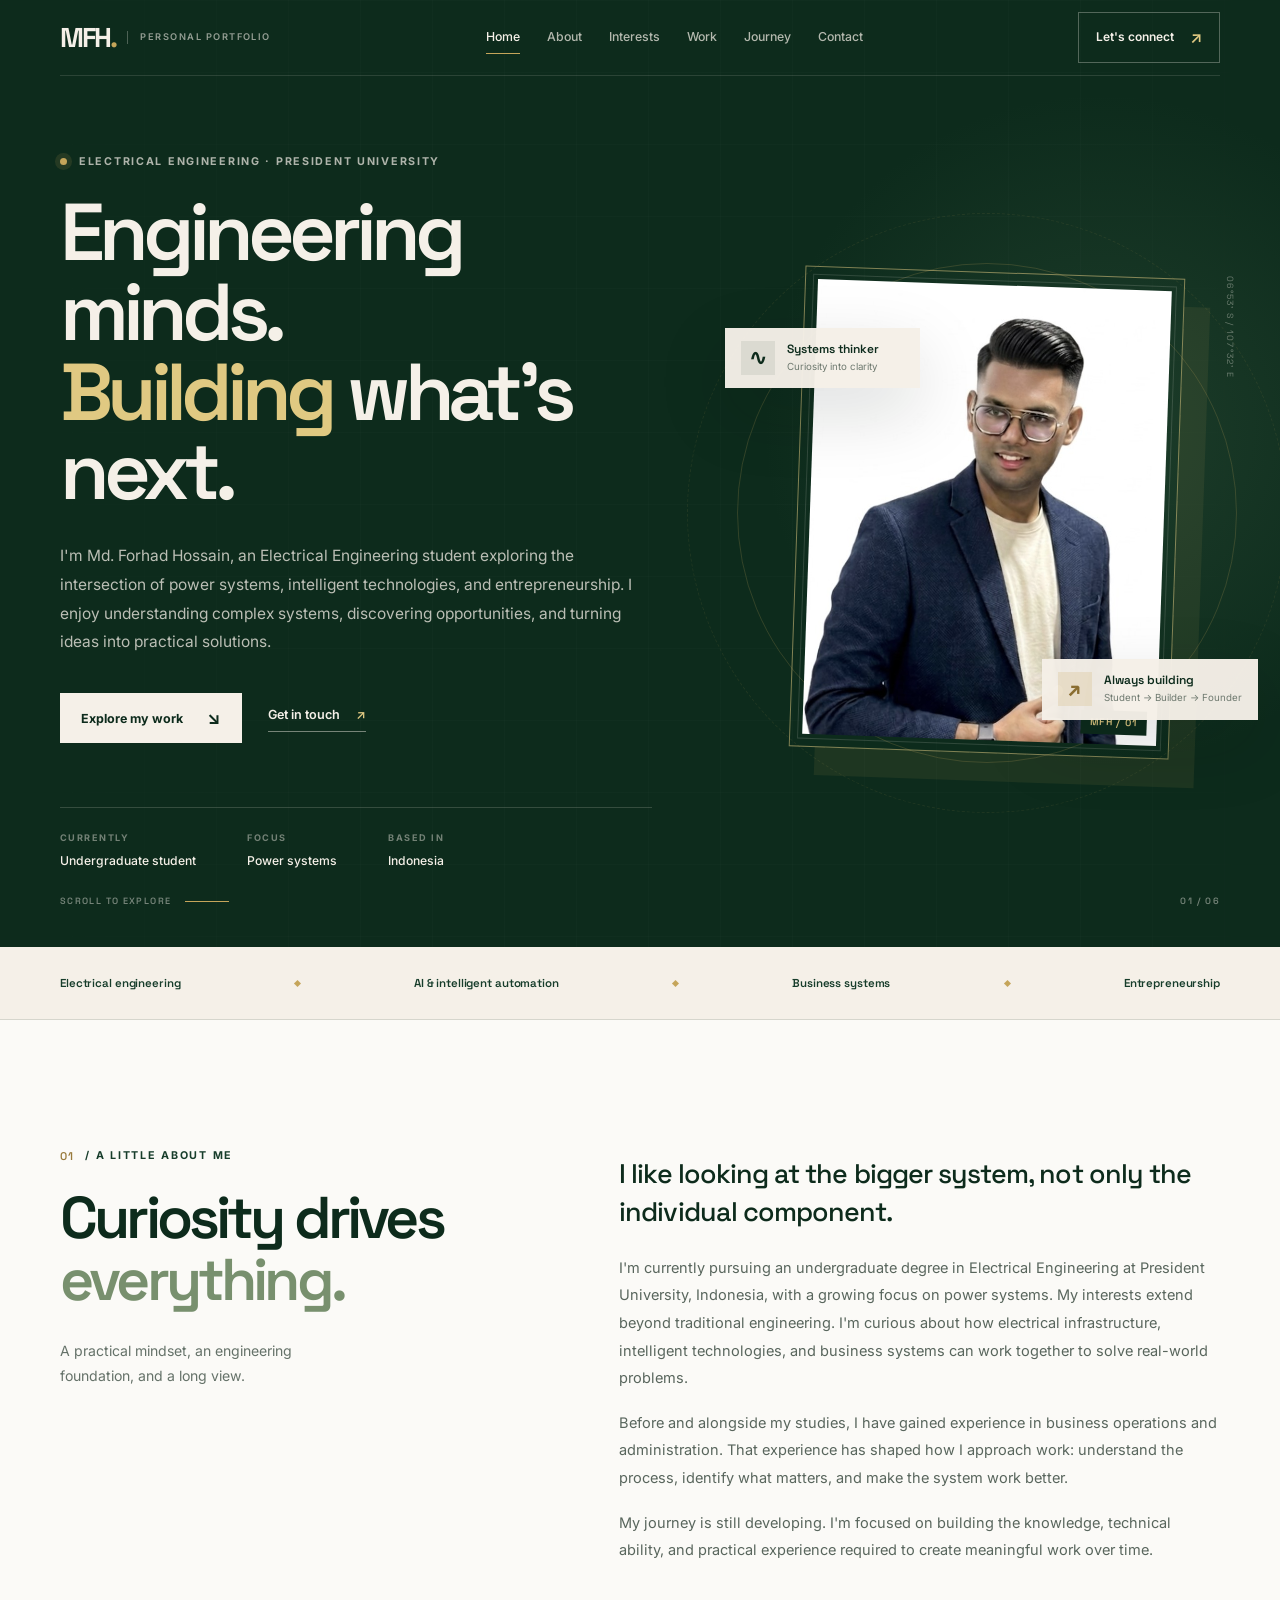
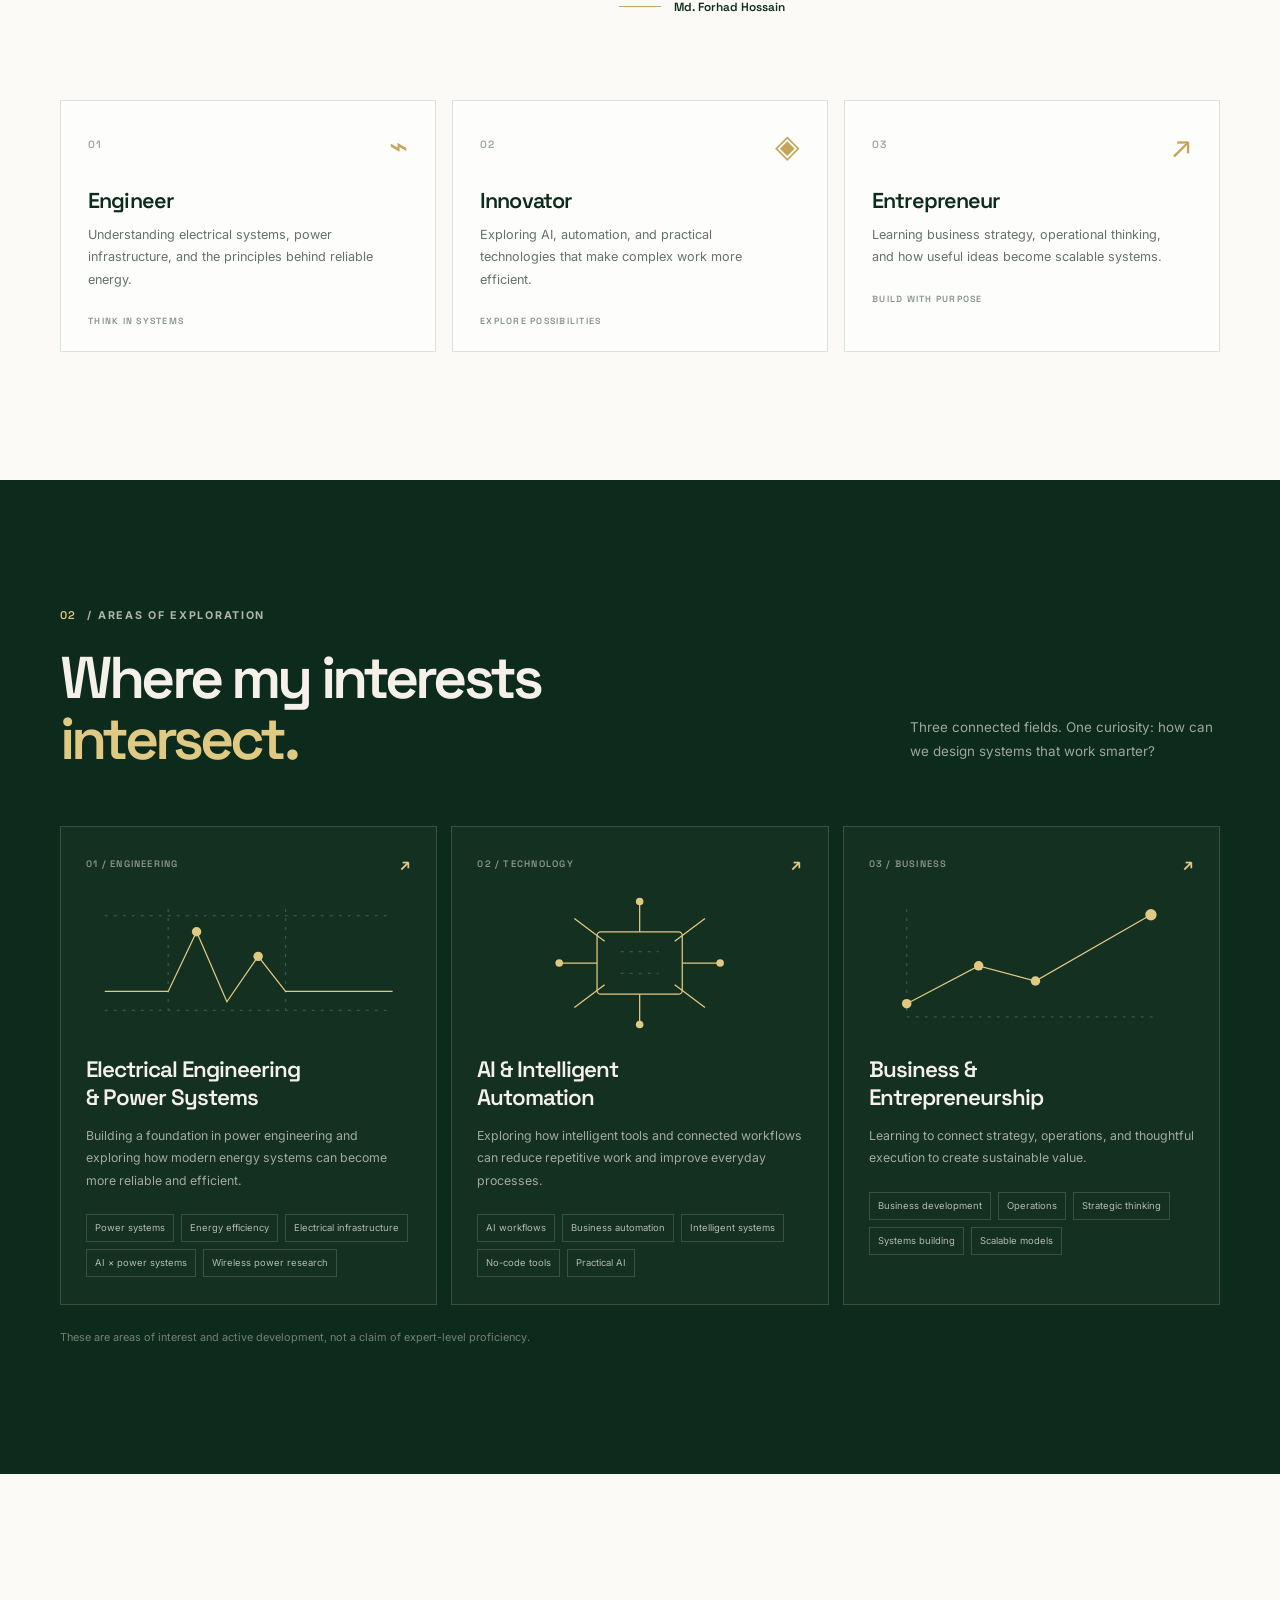
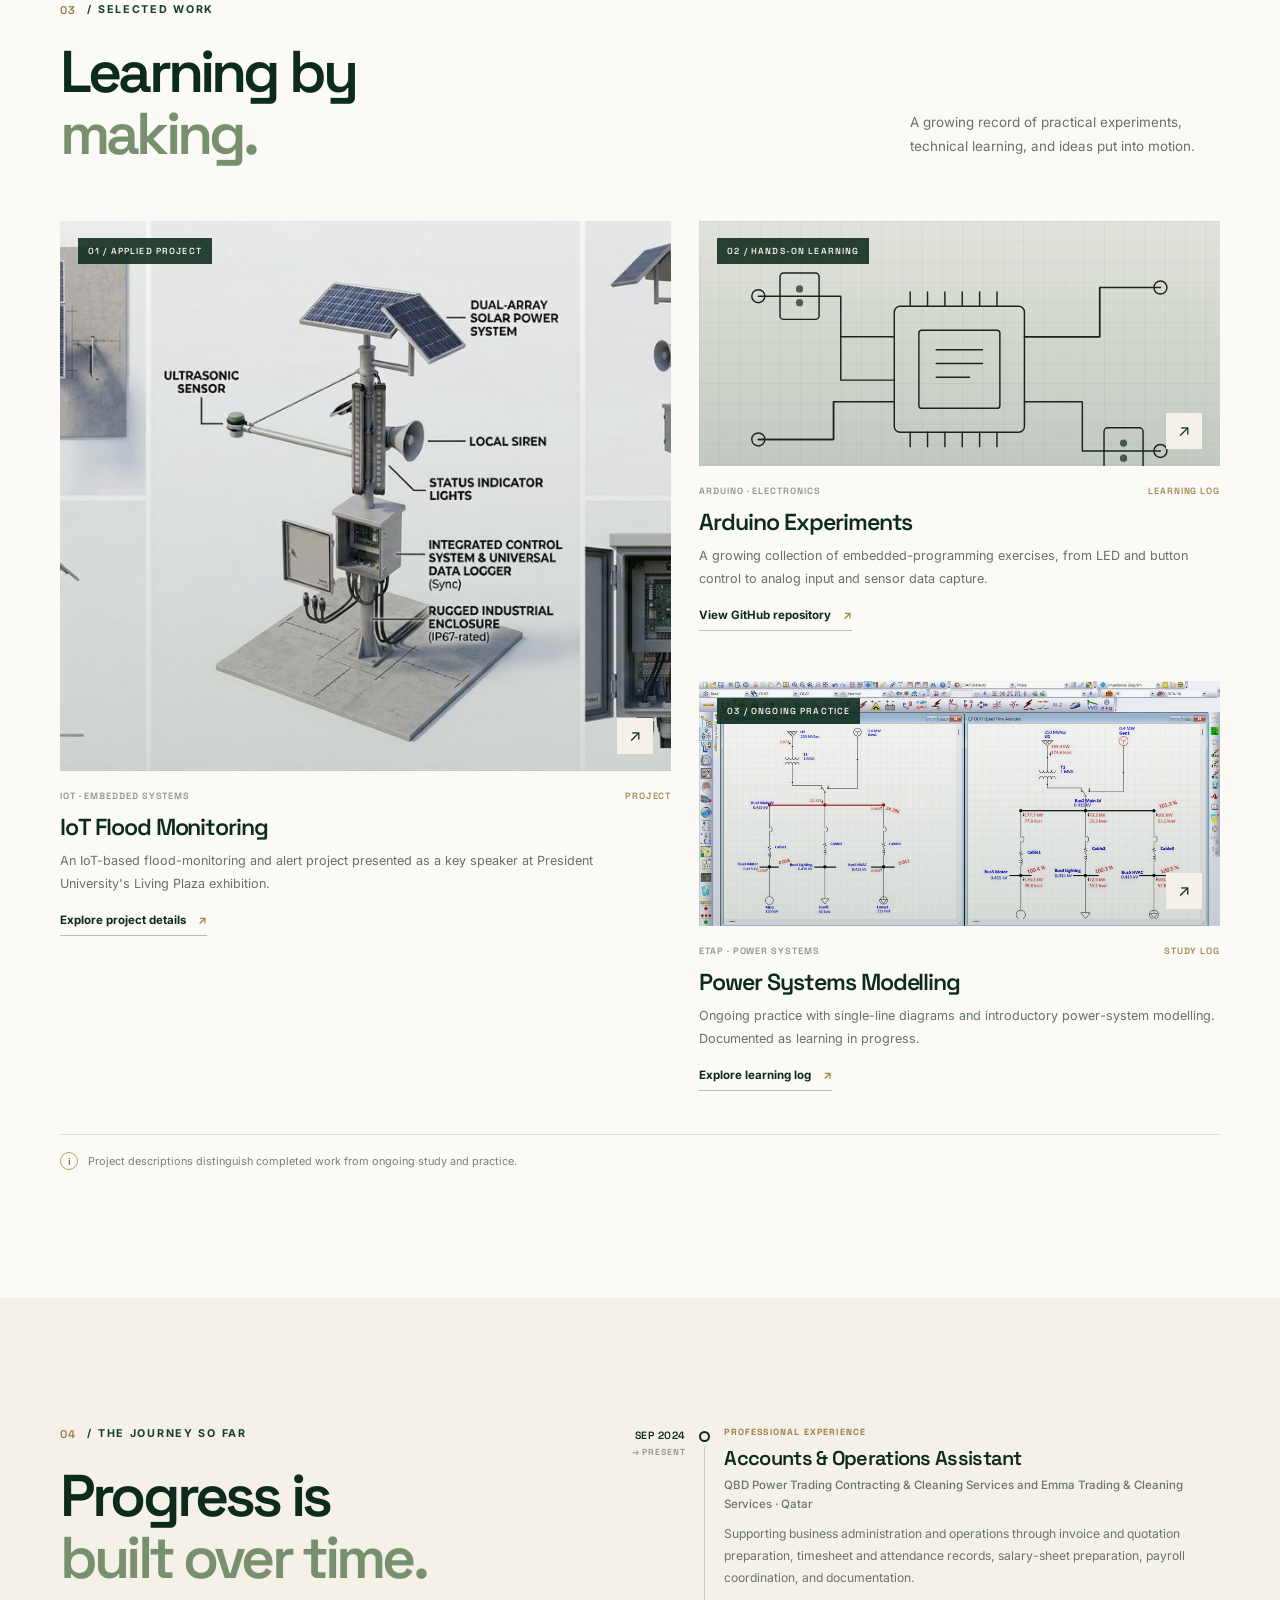
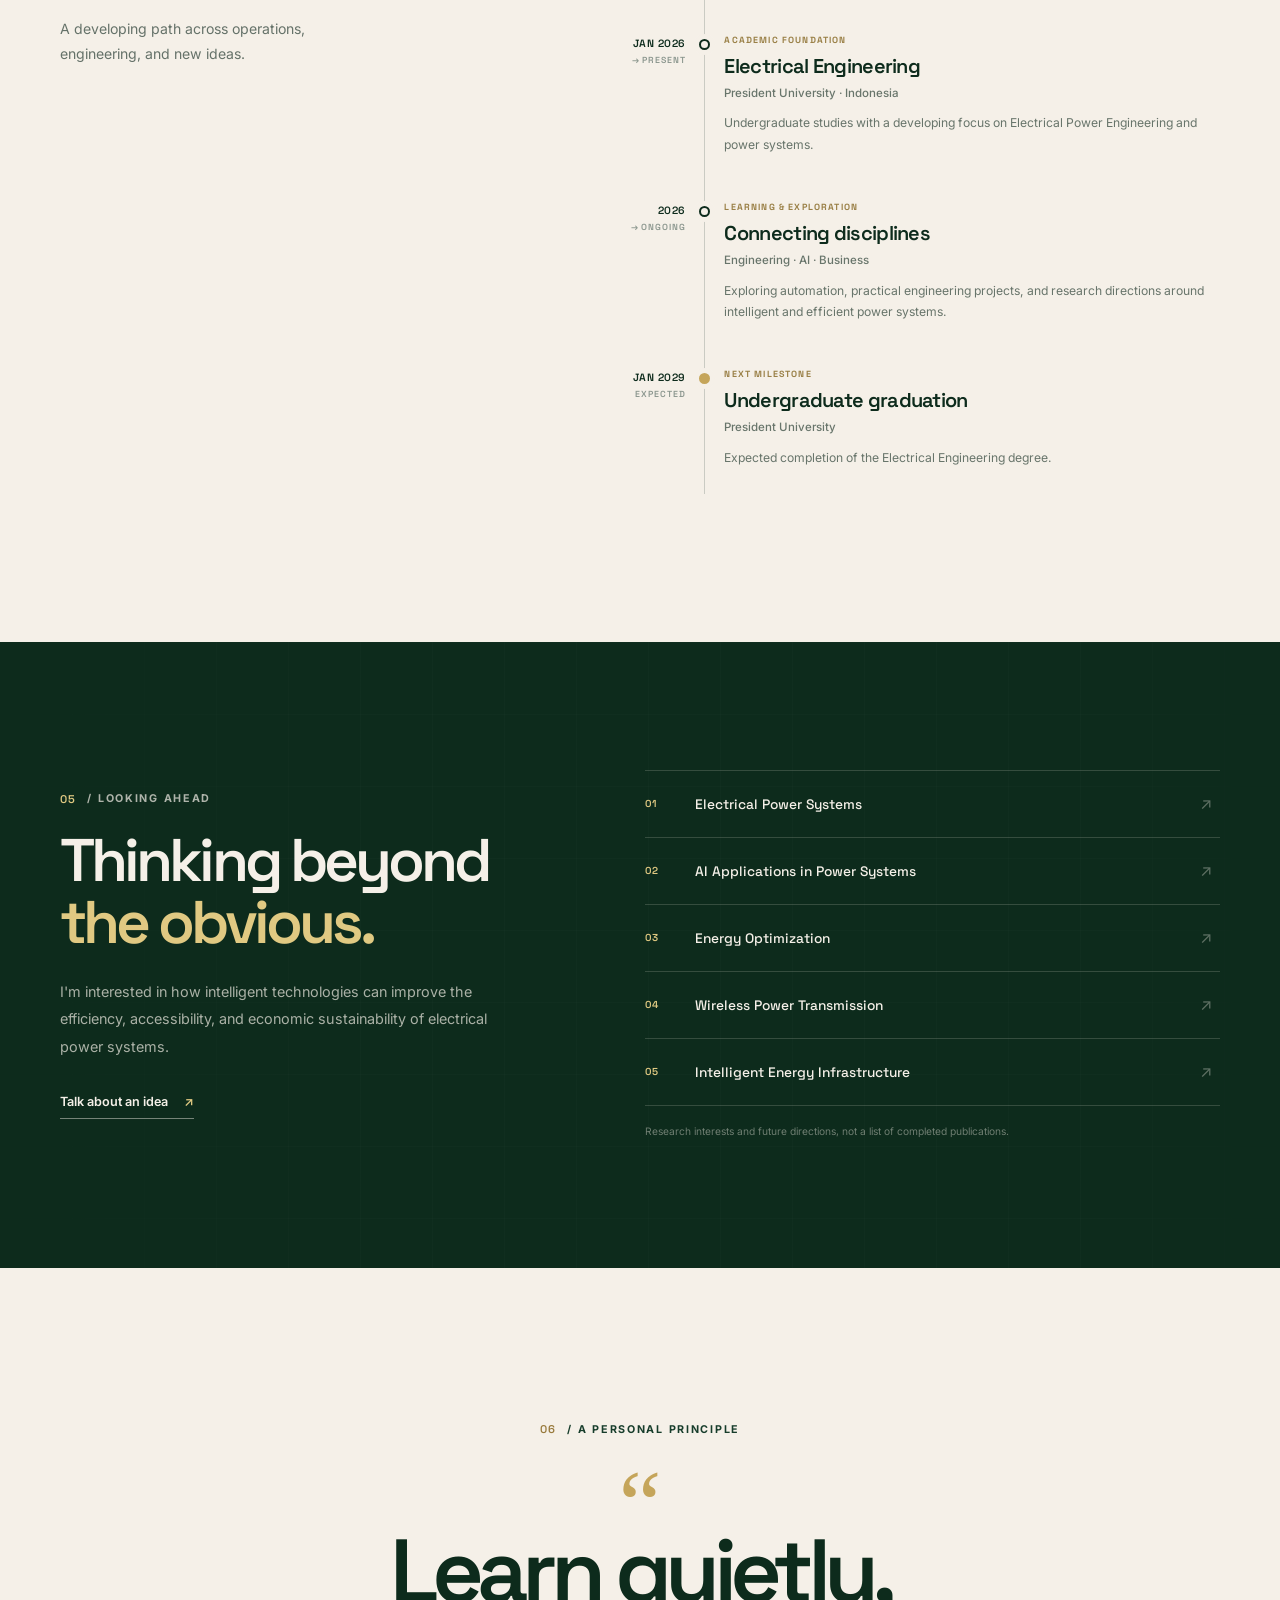
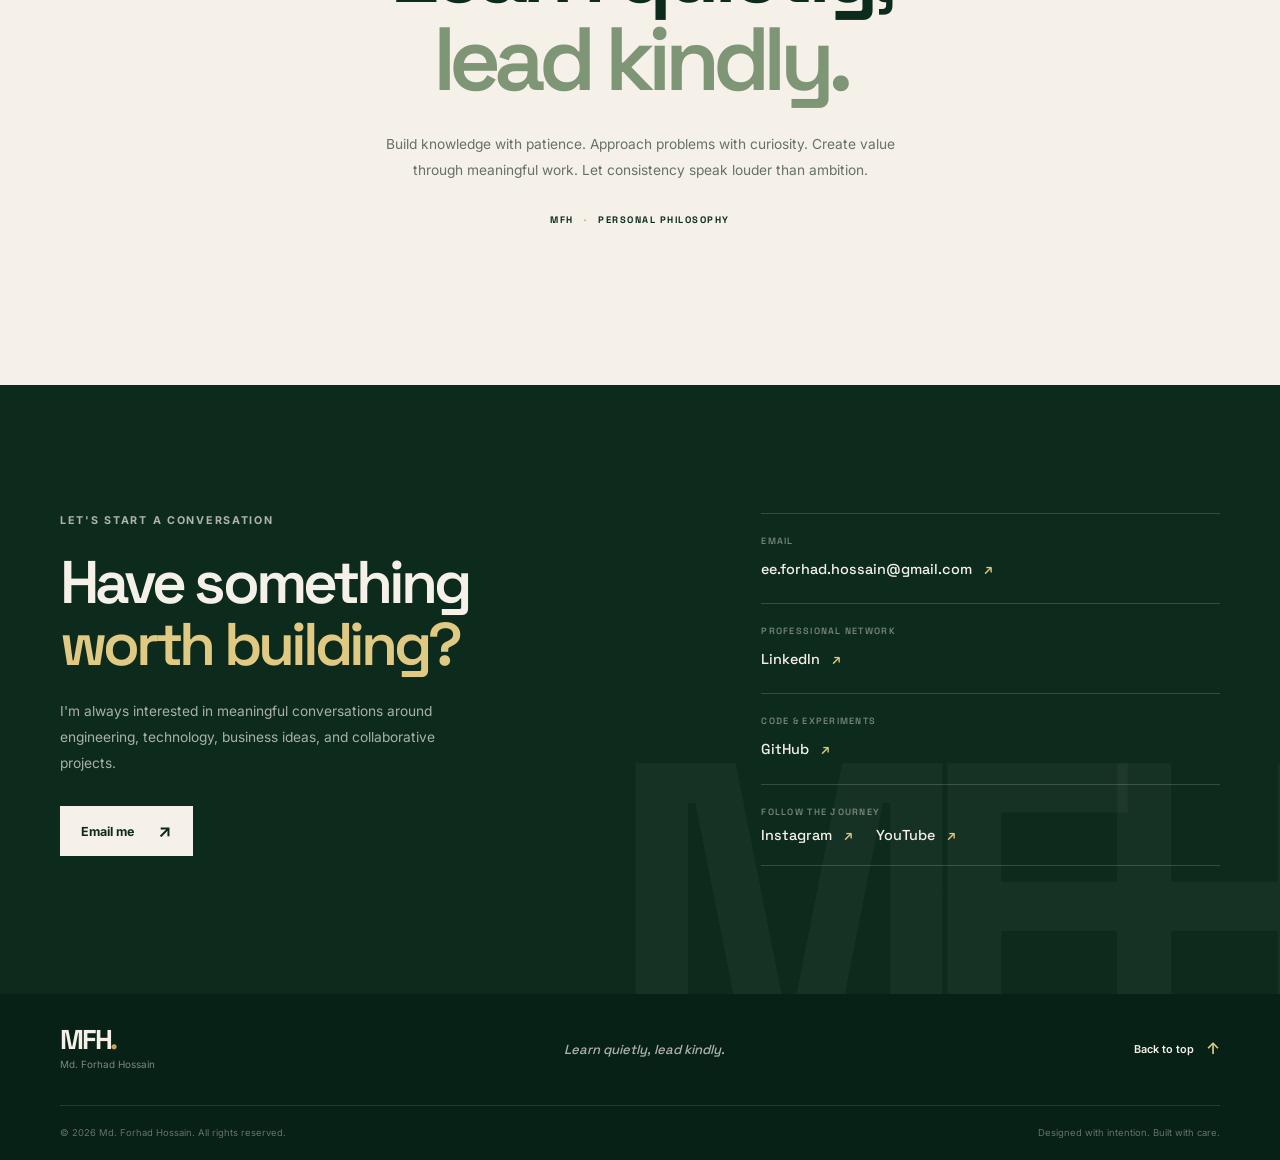
==== commit 95b19abb: "Replace unverified Arduino image with custom circuit visual" ====
--- a/index.html
+++ b/index.html
@@ -244,8 +244,23 @@
             </div>
           </article>
           <article class="work-card reveal">
-            <a class="work-image" href="https://github.com/forhadhossain-ee/Arduino-projects" target="_blank" rel="noopener noreferrer" aria-label="View Arduino learning experiments on GitHub">
-              <img src="assets/projects/arduino/arduino-project.jpg" alt="Arduino learning experiments" loading="lazy" />
+            <a class="work-image work-image-arduino" href="https://github.com/forhadhossain-ee/Arduino-projects" target="_blank" rel="noopener noreferrer" aria-label="View Arduino learning experiments on GitHub">
+              <svg class="arduino-visual" viewBox="0 0 720 420" role="img" aria-label="Abstract circuit board illustration with connected components">
+                <defs><pattern id="circuit-grid" width="28" height="28" patternUnits="userSpaceOnUse"><path d="M28 0H0V28" fill="none" stroke="currentColor" stroke-opacity=".11" stroke-width="1"/></pattern></defs>
+                <rect width="720" height="420" fill="url(#circuit-grid)"/>
+                <g fill="none" stroke="currentColor" stroke-width="2" stroke-linecap="round" stroke-linejoin="round">
+                  <path d="M82 104H196V160H270M450 160H554V92H638M82 302H186V250H270M450 250H530V318H638"/>
+                  <path d="M196 160V220H270M554 92V160H450M186 250V302H82"/>
+                  <rect x="270" y="118" width="180" height="174" rx="8"/>
+                  <rect x="304" y="151" width="112" height="108" rx="4"/>
+                  <path d="M328 178H392M328 197H392M328 216H374"/>
+                  <path d="M292 98V118M316 98V118M340 98V118M364 98V118M388 98V118M412 98V118M292 292V312M316 292V312M340 292V312M364 292V312M388 292V312M412 292V312"/>
+                  <circle cx="82" cy="104" r="9"/><circle cx="638" cy="92" r="9"/><circle cx="82" cy="302" r="9"/><circle cx="638" cy="318" r="9"/>
+                  <rect x="112" y="72" width="54" height="64" rx="5"/><rect x="560" y="286" width="54" height="64" rx="5"/>
+                </g>
+                <g fill="currentColor" opacity=".7"><circle cx="139" cy="94" r="5"/><circle cx="139" cy="113" r="5"/><circle cx="587" cy="307" r="5"/><circle cx="587" cy="328" r="5"/></g>
+                <text x="52" y="380" fill="currentColor" font-family="Inter, sans-serif" font-size="13" letter-spacing="4">EMBEDDED SYSTEMS / LEARNING LOG</text>
+              </svg>
               <span class="image-corner-label">02 / HANDS-ON LEARNING</span>
               <span class="image-open" aria-hidden="true">↗</span>
             </a>
--- a/css/style.css
+++ b/css/style.css
@@ -1,2330 +1,399 @@
-/* ════════════════════════════════════════════════════════════════
-   FORHAD HOSSAIN — MASTER DESIGN SYSTEM (CONFLICT-FREE v3.0)
-   ════════════════════════════════════════════════════════════════ */
-
-@import url('https://fonts.googleapis.com/css2?family=Inter:wght@400;600;700&family=Space+Grotesk:wght@700;800&display=swap');
-
-/* ===== DESIGN TOKENS ===== */
+/* MFH / PERSONAL PORTFOLIO
+   Forest-green identity, editorial typography, responsive by design. */
+
 :root {
-    --forest: #0D2B1C;
-    --forest-2: #1B4332;
-    --sage: #87A878;
-    --gold: #C5A55A;
-    --gold-deep: #A4813C;
-    --cream: #F5F0E8;
-    --canvas: #F7F4EE;
-    --paper: #FFFFFF;
-    --ink: #14201A;
-    --muted: #5A7A6A;
-    --faint: #8A968F;
-    --on-dark: #F5F0E8;
-    --on-dark-muted: rgba(245,240,232,.66);
-    --on-dark-faint: rgba(245,240,232,.40);
-    --line: rgba(13,43,28,.12);
-    --line-strong: rgba(13,43,28,.22);
-    --line-dark: rgba(245,240,232,.13);
-    --f-display: "Space Grotesk", sans-serif;
-    --f-body: "Inter", system-ui, sans-serif;
-    --t-xs: .8125rem;
-    --t-sm: .875rem;
-    --t-base: 1rem;
-    --t-lg: 1.125rem;
-    --t-xl: 1.375rem;
-    --t-2xl: clamp(1.75rem, 3vw, 2.125rem);
-    --t-3xl: clamp(2.5rem, 4.5vw, 3.25rem);
-    --t-4xl: clamp(2.75rem, 5.5vw, 3.75rem);
-    --sp-1: 8px; --sp-2: 16px; --sp-3: 24px; --sp-4: 32px;
-    --sp-5: 48px; --sp-6: 64px; --sp-7: 96px; --sp-8: 128px;
-    --r-tag: 6px; --r-card: 14px; --r-pill: 999px;
-    --motion: 240ms cubic-bezier(.2,.7,.2,1);
-    --container: 1160px;
-}
-
-/* ===== RESET & BASE ===== */
-*, *::before, *::after { box-sizing: border-box; }
-html { scroll-behavior: smooth; }
+  color-scheme: light;
+  --forest: #0D2B1C;
+  --forest-2: #173D2B;
+  --forest-3: #244E39;
+  --sage: #9BAF91;
+  --gold: #C5A55A;
+  --gold-light: #E0C982;
+  --cream: #F5F0E8;
+  --paper: #FBFAF7;
+  --white: #FFFFFF;
+  --ink: #18251D;
+  --muted: #657269;
+  --muted-light: #AEBAB1;
+  --line: rgba(13, 43, 28, .13);
+  --line-light: rgba(245, 240, 232, .17);
+  --display: "Space Grotesk", "Inter", sans-serif;
+  --body: "Inter", system-ui, sans-serif;
+  --container: 1160px;
+  --nav-height: 76px;
+  --ease: cubic-bezier(.2, .7, .2, 1);
+  --shadow: 0 24px 70px rgba(4, 20, 12, .15);
+}
+* { box-sizing: border-box; }
+html { scroll-behavior: smooth; scroll-padding-top: 105px; }
 body {
-    margin: 0; background: var(--canvas); color: var(--ink);
-    font-family: var(--f-body); font-size: var(--t-base); line-height: 1.7;
-    -webkit-font-smoothing: antialiased;
-}
+  margin: 0;
+  background: var(--paper);
+  color: var(--ink);
+  font-family: var(--body);
+  font-size: 16px;
+  line-height: 1.7;
+  -webkit-font-smoothing: antialiased;
+  text-rendering: optimizeLegibility;
+}
+body.menu-open { overflow: hidden; }
 a { color: inherit; text-decoration: none; }
+button, input, textarea { font: inherit; }
+button, a { -webkit-tap-highlight-color: transparent; }
+img { display: block; max-width: 100%; }
 p, h1, h2, h3, h4 { margin: 0; }
-h1, h2, h3, h4 {
-    font-family: var(--f-display); color: var(--forest); font-weight: 700;
-}
-.lead { font-size: var(--t-lg); color: var(--ink); line-height: 1.75; }
-strong { color: var(--gold-deep); }
-img { max-width: 100%; display: block; }
-ul { list-style: none; padding: 0; margin: 0; }
-
-/* ===== SCROLL PROGRESS ===== */
-#scroll-progress-container {
-    position: fixed; top: 0; left: 0; width: 100%; height: 4px;
-    z-index: 9999; background: transparent;
-}
-#scroll-progress-bar {
-    height: 100%; width: 0%; background: var(--gold);
-    transition: width 0.1s ease-out;
-}
-
-/* ===== NAVIGATION ===== */
-.nav-wrap {
-    position: fixed; top: var(--sp-3); left: 0; right: 0; z-index: 200;
-    display: flex; justify-content: center; padding: 0 var(--sp-3);
-    pointer-events: none;
-}
+ul { margin: 0; padding: 0; list-style: none; }
+::selection { background: var(--gold-light); color: var(--forest); }
+.container { width: min(var(--container), calc(100% - 64px)); margin-inline: auto; }
+.section { padding: clamp(88px, 10vw, 142px) 0; }
+.section-paper { background: var(--paper); }
+.section-cream { background: var(--cream); }
+.section-green { background: var(--forest); color: var(--cream); }
+.section-dark { background: var(--forest); color: var(--cream); position: relative; overflow: hidden; }
+.skip-link {
+  position: fixed; top: 12px; left: 12px; z-index: 1000;
+  transform: translateY(-160%); padding: 10px 16px;
+  background: var(--cream); color: var(--forest); border-radius: 4px;
+}
+.skip-link:focus { transform: translateY(0); }
+.scroll-progress { position: fixed; inset: 0 0 auto; height: 3px; z-index: 500; pointer-events: none; }
+.scroll-progress span { display: block; width: 0; height: 100%; background: var(--gold); }
+
+/* Navigation */
+.site-header { position: absolute; inset: 0 0 auto; z-index: 100; }
 .nav {
-    pointer-events: auto; display: flex; align-items: center;
-    gap: var(--sp-4); background: rgba(13,43,28,.82);
-    backdrop-filter: blur(20px);
-    border: 1px solid rgba(245,240,232,.10);
-    border-radius: var(--r-pill);
-    padding: var(--sp-1) var(--sp-1) var(--sp-1) var(--sp-3);
-    box-shadow: 0 12px 32px rgba(8,20,14,.10);
-    transition: all 0.3s ease;
-}
-.nav.is-condensed { padding: 6px 6px 6px 20px; }
-.nav__logo {
-    display: flex; align-items: center; gap: 8px;
-    font-family: var(--f-display); font-weight: 600;
-    color: var(--on-dark); font-size: 1.05rem;
-}
-.nav__logo svg { width: 32px; height: 32px; transition: transform 0.5s ease; }
-.nav__logo:hover svg { transform: rotate(15deg) scale(1.1); }
-.nav__logo img { height: 32px; width: auto; flex-shrink: 0; }
-.nav__links {
-    display: flex; align-items: center; gap: 4px; position: relative;
-}
-.nav__indicator {
-    position: absolute; bottom: 4px; left: 0; height: 2px;
-    background: var(--gold); border-radius: 2px;
-    transition: all 0.25s cubic-bezier(.2,.7,.2,1); opacity: 0;
-}
-.nav__indicator.is-visible { opacity: 1; }
-.nav__link {
-    padding: 9px var(--sp-2); font-size: var(--t-sm);
-    color: var(--on-dark-muted); transition: var(--motion);
-    position: relative; font-weight: 500; letter-spacing: 0.02em;
-}
-.nav__link:hover, .nav__link.is-active { color: var(--gold); }
-.nav__cta {
-    background: var(--cream); color: var(--forest);
-    padding: 9px var(--sp-3); border-radius: var(--r-pill);
-    font-weight: 600; transition: var(--motion);
-}
-.nav__cta:hover {
-    background: var(--gold); transform: translateY(-1px);
-    box-shadow: 0 5px 15px rgba(0,0,0,0.2);
-}
-.nav__burger {
-    display: none; flex-direction: column; gap: 5px;
-    background: none; border: none; cursor: pointer; padding: 4px;
-}
-.nav__burger span {
-    display: block; width: 22px; height: 2px; background: var(--on-dark);
-    transition: var(--motion); border-radius: 2px;
-}
-.nav__mobile {
-    display: none; flex-direction: column;
-    background: rgba(13,43,28,.97); backdrop-filter: blur(20px);
-    padding: var(--sp-4); gap: 6px;
-    border-bottom: 1px solid var(--line-dark);
-    position: fixed; top: 76px; left: 0; right: 0; z-index: 199;
-}
-.nav__mobile.is-open { display: flex; }
-.nav__mobile a {
-    color: var(--on-dark-muted); padding: 10px 0;
-    font-size: var(--t-base);
-    border-bottom: 1px solid var(--line-dark);
-    transition: var(--motion);
-}
-.nav__mobile a:hover { color: var(--gold); padding-left: 8px; }
-
-/* ===== COMMON COMPONENTS ===== */
-.container {
-    max-width: var(--container); margin: 0 auto; padding: 0 var(--sp-3);
-}
-section { padding: var(--sp-7) 0; }
-.section--dark { background: var(--forest); color: var(--on-dark); }
-.section--paper { background: var(--canvas); }
-.eyebrow {
-    font-size: var(--t-xs); text-transform: uppercase;
-    letter-spacing: .14em; color: var(--gold-deep);
-    font-weight: 600; margin-bottom: 8px;
-}
-.section-head {
-    text-align: center; max-width: 680px; margin: 0 auto 48px;
-}
-.section-head h2 {
-    color: var(--on-dark); font-size: var(--t-3xl); margin-bottom: 12px;
-}
-.card {
-    background: var(--paper); border: 1px solid var(--line);
-    border-radius: var(--r-card); padding: var(--sp-4);
-    transition: var(--motion);
-}
-.card--dark {
-    background: rgba(255,255,255,0.03);
-    border-color: rgba(255,255,255,0.06);
-}
-.btn {
-    display: inline-flex; align-items: center; gap: var(--sp-1);
-    font-weight: 600; padding: 13px var(--sp-3);
-    border-radius: var(--r-tag); transition: var(--motion);
-    border: none; cursor: pointer; font-size: var(--t-sm); height: 48px;
-}
-.btn--on-dark { background: var(--cream); color: var(--forest); }
-.btn--on-dark:hover { background: var(--gold); transform: translateY(-2px); }
-.btn--ghost-dark {
-    border: 1px solid var(--line-dark); color: var(--on-dark);
-    background: transparent;
-}
-.btn--ghost-dark:hover {
-    background: rgba(255,255,255,0.05); transform: translateY(-2px);
-}
-.btn--linkedin {
-    background: #0077b5; color: #fff; border: none;
-    box-shadow: 0 4px 12px rgba(0,119,181,0.2);
-}
-.btn--linkedin:hover {
-    background: #00669c; box-shadow: 0 8px 20px rgba(0,119,181,0.4);
-    transform: translateY(-2px);
-}
-.btn--outline {
-    border: 1px solid var(--line-strong); color: var(--ink);
-    background: transparent;
-}
-.btn--outline:hover {
-    background: var(--forest); color: var(--on-dark);
-    transform: translateY(-2px);
-}
-.tag {
-    display: inline-block; font-size: var(--t-xs); font-weight: 500;
-    padding: 5px 14px; border-radius: var(--r-pill);
-    border: 1px solid var(--line-strong); color: var(--muted);
-    transition: var(--motion);
-}
-.tag--sage {
-    border-color: rgba(135,168,120,0.4); color: var(--forest);
-    background: rgba(135,168,120,0.10);
-}
-.tag--gold {
-    border-color: rgba(197,165,90,0.4); color: var(--gold-deep);
-    background: rgba(197,165,90,0.08);
-}
-.tag-row { display: flex; flex-wrap: wrap; gap: 8px; }
-.reveal {
-    opacity: 0; transform: translateY(20px);
-    transition: opacity .7s ease, transform .7s ease;
-}
+  min-height: var(--nav-height); display: flex; align-items: center; justify-content: space-between;
+  gap: 28px; border-bottom: 1px solid rgba(245,240,232,.13);
+}
+.brand { display: inline-flex; align-items: center; gap: 12px; flex-shrink: 0; }
+.brand-mark { font: 700 1.7rem/1 var(--display); letter-spacing: -.09em; color: var(--cream); }
+.brand-mark span, .footer-brand > span span { color: var(--gold); }
+.brand-caption { padding-left: 12px; border-left: 1px solid rgba(245,240,232,.28); color: rgba(245,240,232,.58); font: 600 .58rem/1.4 var(--body); letter-spacing: .16em; }
+.nav-links { display: flex; align-items: center; gap: clamp(16px, 2.1vw, 30px); }
+.nav-link { position: relative; padding: 8px 0; color: rgba(245,240,232,.72); font-size: .77rem; font-weight: 500; transition: color .2s ease; }
+.nav-link::after { content: ""; position: absolute; left: 0; bottom: 2px; width: 100%; height: 1px; background: var(--gold); transform: scaleX(0); transform-origin: right; transition: transform .25s var(--ease); }
+.nav-link:hover, .nav-link.is-active { color: var(--cream); }
+.nav-link:hover::after, .nav-link.is-active::after { transform: scaleX(1); transform-origin: left; }
+.nav-cta { display: inline-flex; align-items: center; gap: 16px; padding: 11px 17px; border: 1px solid rgba(245,240,232,.3); color: var(--cream); font-size: .75rem; font-weight: 600; transition: background .2s ease, color .2s ease, border-color .2s ease; white-space: nowrap; }
+.nav-cta span { color: var(--gold-light); font-size: 1rem; }
+.nav-cta:hover { background: var(--cream); color: var(--forest); border-color: var(--cream); }
+.nav-cta:hover span { color: var(--forest); }
+.menu-toggle, .mobile-navigation { display: none; }
+
+/* Hero */
+.hero { min-height: 790px; min-height: min(900px, 100svh); padding: 154px 0 40px; display: flex; flex-direction: column; justify-content: center; }
+.hero-grid-lines, .research-grid-lines {
+  position: absolute; inset: 0; pointer-events: none; opacity: .22;
+  background-image: linear-gradient(rgba(245,240,232,.07) 1px, transparent 1px), linear-gradient(90deg, rgba(245,240,232,.07) 1px, transparent 1px);
+  background-size: 72px 72px; mask-image: linear-gradient(90deg, transparent, #000 25%, #000 85%, transparent);
+}
+.hero::before {
+  content: ""; position: absolute; width: 700px; height: 700px; right: -170px; top: 80px;
+  background: radial-gradient(circle, rgba(82,119,88,.24), transparent 68%); pointer-events: none;
+}
+.hero-layout { position: relative; z-index: 1; display: grid; grid-template-columns: 1.12fr .88fr; align-items: center; gap: clamp(48px, 8vw, 116px); flex: 1; }
+.eyebrow { display: flex; align-items: center; gap: 12px; margin-bottom: 24px; color: var(--forest-2); font-size: .67rem; font-weight: 700; letter-spacing: .16em; line-height: 1.4; }
+.eyebrow > span:first-child { color: var(--gold-deep, #987A3C); font: 600 .7rem var(--display); letter-spacing: .06em; }
+.eyebrow-light { color: rgba(245,240,232,.7); }
+.eyebrow-light > span:first-child { color: var(--gold-light); }
+.eyebrow-dot { width: 7px; height: 7px; border-radius: 50%; background: var(--gold); box-shadow: 0 0 0 5px rgba(197,165,90,.13); }
+.hero h1 { max-width: 780px; color: var(--cream); font: 600 clamp(3.2rem, 6.3vw, 6.4rem)/.99 var(--display); letter-spacing: -.075em; }
+.hero h1 em, .section-intro h2 em, .section-heading h2 em, .research-copy h2 em, .contact-copy h2 em, .philosophy-inner h2 em { color: var(--gold-light); font-style: normal; }
+.hero-description { max-width: 620px; margin-top: 30px; color: rgba(245,240,232,.75); font-size: clamp(.97rem, 1.2vw, 1.08rem); line-height: 1.85; }
+.hero-actions { display: flex; align-items: center; flex-wrap: wrap; gap: 26px; margin-top: 36px; }
+.button { min-height: 50px; display: inline-flex; align-items: center; justify-content: center; gap: 24px; padding: 0 21px; font-size: .78rem; font-weight: 700; transition: transform .2s var(--ease), background .2s ease, color .2s ease; }
+.button:hover { transform: translateY(-3px); }
+.button-light { background: var(--cream); color: var(--forest); }
+.button-light:hover { background: var(--gold-light); }
+.button span { font-size: 1.1rem; }
+.text-link { display: inline-flex; align-items: center; gap: 16px; font-size: .79rem; font-weight: 600; border-bottom: 1px solid currentColor; padding: 0 0 5px; transition: gap .2s ease, color .2s ease; }
+.text-link:hover { gap: 23px; }
+.text-link-light { color: var(--cream); border-color: rgba(245,240,232,.45); }
+.text-link-light span { color: var(--gold-light); }
+.hero-meta { display: flex; gap: clamp(22px, 4vw, 56px); margin-top: 64px; padding-top: 22px; border-top: 1px solid var(--line-light); }
+.hero-meta > div { display: grid; gap: 5px; }
+.meta-label { color: rgba(245,240,232,.44); font-size: .57rem; font-weight: 700; letter-spacing: .16em; }
+.meta-value { color: var(--cream); font-size: .76rem; font-weight: 500; }
+.hero-visual { min-height: 510px; position: relative; display: grid; place-items: center; }
+.hero-photo-frame { position: relative; z-index: 2; width: min(100%, 380px); aspect-ratio: .79; padding: 12px; border: 1px solid rgba(224,201,130,.55); transform: rotate(2deg); box-shadow: 26px 28px 0 rgba(197,165,90,.09); }
+.hero-photo-frame::before { content: ""; position: absolute; inset: 7px; border: 1px solid rgba(245,240,232,.15); pointer-events: none; z-index: 2; }
+.hero-photo-frame img { width: 100%; height: 100%; object-fit: cover; object-position: center 28%; filter: saturate(.82); }
+.photo-index { position: absolute; right: 22px; bottom: 22px; z-index: 3; padding: 6px 9px; background: var(--forest); color: var(--gold-light); font: 600 .6rem var(--display); letter-spacing: .14em; }
+.hero-orbit { position: absolute; border: 1px solid rgba(197,165,90,.2); border-radius: 50%; }
+.orbit-one { width: 500px; height: 500px; }
+.orbit-two { width: 600px; height: 600px; border-style: dashed; opacity: .5; }
+.floating-note { position: absolute; z-index: 4; display: flex; align-items: center; gap: 12px; padding: 13px 16px; background: rgba(245,240,232,.97); color: var(--forest); box-shadow: var(--shadow); min-width: 195px; }
+.note-top { top: 70px; left: -30px; }
+.note-bottom { bottom: 48px; right: -38px; }
+.note-symbol { width: 34px; height: 34px; display: grid; place-items: center; background: rgba(13,43,28,.08); color: var(--forest); font: 700 1.3rem var(--display); }
+.note-symbol-gold { background: rgba(197,165,90,.2); color: #8A6D30; }
+.floating-note strong, .floating-note small { display: block; }
+.floating-note strong { font: 600 .75rem var(--display); }
+.floating-note small { margin-top: 2px; color: #6E796F; font-size: .61rem; }
+.visual-coordinate { position: absolute; right: -16px; top: 18px; color: rgba(245,240,232,.38); font: .56rem var(--display); letter-spacing: .14em; writing-mode: vertical-rl; }
+.hero-bottom { position: relative; z-index: 1; display: flex; align-items: center; gap: 14px; padding-top: 24px; color: rgba(245,240,232,.45); font: 600 .57rem var(--display); letter-spacing: .15em; }
+.hero-bottom span:last-child { margin-left: auto; }
+.scroll-line { width: 44px; height: 1px; background: var(--gold); }
+
+/* Identity strip */
+.identity-strip { background: var(--cream); border-bottom: 1px solid var(--line); }
+.strip-inner { min-height: 72px; display: flex; align-items: center; justify-content: space-between; gap: 20px; }
+.strip-inner span { color: var(--forest-2); font: 600 .72rem var(--display); letter-spacing: -.01em; }
+.strip-inner i { width: 5px; height: 5px; flex: 0 0 5px; background: var(--gold); transform: rotate(45deg); }
+
+/* About */
+.about-layout { display: grid; grid-template-columns: .85fr 1.15fr; gap: clamp(50px, 9vw, 130px); align-items: start; }
+.section-intro h2, .section-heading h2 { color: var(--forest); font: 600 clamp(2.7rem, 4.6vw, 4.55rem)/1.05 var(--display); letter-spacing: -.065em; }
+.section-intro h2 em, .section-heading h2 em { color: #78906E; }
+.intro-note { max-width: 260px; margin-top: 28px; color: var(--muted); font-size: .88rem; line-height: 1.75; }
+.about-content { max-width: 650px; padding-top: 8px; }
+.about-content p { margin-top: 17px; color: #59665D; font-size: .91rem; line-height: 1.9; }
+.about-content .about-lead { margin: 0 0 23px; color: var(--forest); font: 500 clamp(1.4rem, 2.1vw, 1.9rem)/1.4 var(--display); letter-spacing: -.035em; }
+.about-signature { display: flex; align-items: center; gap: 13px; margin-top: 34px; color: var(--forest); font: 600 .74rem var(--display); }
+.signature-line { width: 42px; height: 1px; background: var(--gold); }
+.pillars-grid { display: grid; grid-template-columns: repeat(3, 1fr); gap: 16px; margin-top: 86px; }
+.pillar-card { position: relative; min-height: 250px; padding: 28px 27px 24px; border: 1px solid var(--line); background: rgba(255,255,255,.6); transition: transform .25s var(--ease), box-shadow .25s ease, border-color .25s ease; }
+.pillar-card:hover { transform: translateY(-6px); border-color: rgba(197,165,90,.65); box-shadow: 0 18px 45px rgba(13,43,28,.07); }
+.pillar-number { color: #9BA89D; font: 600 .66rem var(--display); letter-spacing: .1em; }
+.pillar-icon { position: absolute; top: 25px; right: 27px; color: var(--gold); font: 2rem var(--display); }
+.pillar-card h3 { margin-top: 31px; color: var(--forest); font: 600 1.35rem var(--display); letter-spacing: -.04em; }
+.pillar-card p { max-width: 290px; margin-top: 10px; color: var(--muted); font-size: .79rem; line-height: 1.75; }
+.pillar-foot { display: block; margin-top: 24px; color: #87948A; font: 600 .56rem var(--display); letter-spacing: .14em; }
+
+/* Interests */
+.section-heading { display: flex; align-items: end; justify-content: space-between; gap: 50px; margin-bottom: 56px; }
+.section-heading-note { max-width: 310px; margin-bottom: 7px; color: var(--muted); font-size: .84rem; line-height: 1.8; }
+.section-heading-light h2 { color: var(--cream); }
+.section-heading-light h2 em { color: var(--gold-light); }
+.section-heading-light .section-heading-note { color: rgba(245,240,232,.62); }
+.interest-grid { display: grid; grid-template-columns: repeat(3, 1fr); gap: 14px; }
+.interest-card { min-height: 460px; padding: 26px 25px 27px; border: 1px solid var(--line-light); background: rgba(255,255,255,.025); transition: background .25s ease, transform .25s var(--ease), border-color .25s ease; }
+.interest-card:hover { transform: translateY(-5px); background: rgba(255,255,255,.055); border-color: rgba(224,201,130,.5); }
+.interest-top { display: flex; justify-content: space-between; align-items: center; color: rgba(245,240,232,.53); font: 600 .59rem var(--display); letter-spacing: .13em; }
+.interest-arrow { color: var(--gold-light); font-size: 1.05rem; }
+.interest-graphic { height: 142px; margin: 17px -4px 22px; display: flex; align-items: center; }
+.interest-graphic svg { width: 100%; height: 100%; overflow: visible; }
+.interest-graphic path, .interest-graphic rect { fill: none; stroke: var(--gold-light); stroke-width: 1.25; vector-effect: non-scaling-stroke; }
+.interest-graphic circle { fill: var(--gold-light); }
+.interest-graphic .graphic-secondary { stroke: rgba(245,240,232,.18); stroke-dasharray: 3 6; }
+.interest-card h3 { color: var(--cream); font: 600 1.4rem/1.25 var(--display); letter-spacing: -.045em; }
+.interest-card p { margin-top: 13px; color: rgba(245,240,232,.64); font-size: .77rem; line-height: 1.8; }
+.interest-tags { display: flex; flex-wrap: wrap; gap: 7px; margin-top: 22px; }
+.interest-tags li { padding: 5px 8px; border: 1px solid rgba(245,240,232,.17); color: rgba(245,240,232,.72); font-size: .59rem; }
+.disclaimer-note { margin-top: 23px; color: rgba(245,240,232,.43); font-size: .68rem; }
+
+/* Work */
+.work-grid { display: grid; grid-template-columns: 1.08fr .92fr; gap: 50px 28px; align-items: start; }
+.work-card { min-width: 0; }
+.work-card-featured { grid-row: span 2; }
+.work-image { position: relative; display: block; height: 245px; overflow: hidden; background: #E7E9E1; }
+.work-image-large { height: 550px; }
+.work-image::after { content: ""; position: absolute; inset: 0; background: linear-gradient(180deg, rgba(13,43,28,.05), rgba(13,43,28,.28)); opacity: .6; transition: opacity .25s ease; }
+.work-image img { width: 100%; height: 100%; object-fit: cover; transition: transform .6s var(--ease); }
+.work-card:hover .work-image img { transform: scale(1.045); }
+.work-card:hover .work-image::after { opacity: .9; }
+.image-corner-label { position: absolute; z-index: 2; top: 17px; left: 18px; padding: 7px 10px; background: rgba(13,43,28,.88); color: var(--cream); font: 600 .55rem var(--display); letter-spacing: .13em; }
+.image-open { position: absolute; z-index: 2; right: 18px; bottom: 17px; width: 36px; height: 36px; display: grid; place-items: center; background: var(--cream); color: var(--forest); font-size: 1rem; transition: transform .2s ease; }
+.work-card:hover .image-open { transform: rotate(45deg); }
+.work-copy { padding-top: 19px; }
+.work-meta { display: flex; align-items: center; justify-content: space-between; gap: 14px; color: #8B968E; font: 600 .57rem var(--display); letter-spacing: .1em; text-transform: uppercase; }
+.work-meta span:last-child { color: #A18A54; }
+.work-copy h3 { margin-top: 10px; color: var(--forest); font: 600 1.45rem var(--display); letter-spacing: -.045em; }
+.work-copy p { max-width: 570px; margin-top: 8px; color: var(--muted); font-size: .79rem; line-height: 1.8; }
+.work-link { display: inline-flex; align-items: center; gap: 12px; margin-top: 16px; color: var(--forest); font-size: .72rem; font-weight: 700; border-bottom: 1px solid rgba(13,43,28,.28); padding-bottom: 4px; transition: gap .2s ease; }
+.work-link:hover { gap: 19px; }
+.work-link span { color: #A88743; }
+.work-footnote { display: flex; align-items: center; gap: 10px; margin-top: 43px; padding-top: 17px; border-top: 1px solid var(--line); color: #758078; font-size: .68rem; }
+.footnote-mark { width: 18px; height: 18px; display: grid; place-items: center; border: 1px solid #B4A16D; border-radius: 50%; color: #8A7139; font: 600 .65rem var(--display); }
+
+/* Journey */
+.journey-layout { display: grid; grid-template-columns: .8fr 1.2fr; gap: clamp(45px, 8vw, 112px); }
+.timeline { position: relative; }
+.timeline::before { content: ""; position: absolute; top: 7px; bottom: 20px; left: 119px; width: 1px; background: rgba(13,43,28,.18); }
+.timeline-item { position: relative; display: grid; grid-template-columns: 100px 1fr; gap: 39px; padding-bottom: 45px; }
+.timeline-date { padding-top: 2px; color: var(--forest); font: 600 .66rem/1.6 var(--display); letter-spacing: .04em; text-align: right; }
+.timeline-date span { display: block; color: #8B968E; font-size: .55rem; letter-spacing: .1em; }
+.timeline-marker { position: absolute; top: 5px; left: 114px; width: 11px; height: 11px; border: 2px solid var(--forest); border-radius: 50%; background: var(--cream); box-shadow: 0 0 0 5px var(--cream); }
+.timeline-future .timeline-marker { border-color: var(--gold); background: var(--gold); }
+.timeline-content { padding-left: 0; }
+.timeline-kicker { color: #9A8047; font: 700 .56rem var(--display); letter-spacing: .13em; }
+.timeline-content h3 { margin-top: 7px; color: var(--forest); font: 600 1.25rem var(--display); letter-spacing: -.035em; }
+.timeline-content h4 { margin-top: 5px; color: #68756B; font: 500 .72rem/1.6 var(--body); }
+.timeline-content > p:last-child { margin-top: 10px; color: #68756B; font-size: .76rem; line-height: 1.8; }
+
+/* Research */
+.research-section { padding: clamp(88px, 10vw, 138px) 0; }
+.research-layout { position: relative; z-index: 1; display: grid; grid-template-columns: .9fr 1.1fr; gap: clamp(50px, 9vw, 130px); align-items: center; }
+.research-copy h2, .contact-copy h2 { color: var(--cream); font: 600 clamp(2.8rem, 4.7vw, 4.7rem)/1.03 var(--display); letter-spacing: -.065em; }
+.research-copy > p:not(.eyebrow) { max-width: 450px; margin-top: 24px; color: rgba(245,240,232,.68); font-size: .9rem; line-height: 1.9; }
+.research-copy .text-link { margin-top: 31px; }
+.research-topics { border-top: 1px solid var(--line-light); }
+.topic-row { min-height: 67px; display: grid; grid-template-columns: 38px 1fr 20px; align-items: center; gap: 12px; border-bottom: 1px solid var(--line-light); }
+.topic-row > span:first-child { color: var(--gold-light); font: 600 .63rem var(--display); }
+.topic-row strong { color: var(--cream); font: 500 .86rem var(--display); }
+.topic-arrow { color: rgba(245,240,232,.35); transition: transform .2s ease, color .2s ease; }
+.topic-row:hover .topic-arrow { transform: translate(3px,-3px); color: var(--gold-light); }
+.research-caption { margin-top: 17px; color: rgba(245,240,232,.42); font-size: .64rem; }
+
+/* Philosophy */
+.philosophy-section { padding: clamp(90px, 12vw, 165px) 0; background: var(--cream); text-align: center; }
+.philosophy-inner { max-width: 850px; margin-inline: auto; }
+.philosophy-inner .eyebrow { justify-content: center; }
+.quote-mark { height: 66px; margin-top: 14px; color: var(--gold); font: 6rem/.9 Georgia, serif; }
+.philosophy-inner h2 { color: var(--forest); font: 600 clamp(3.2rem, 7vw, 6.5rem)/.99 var(--display); letter-spacing: -.075em; }
+.philosophy-inner h2 em { color: #7E9675; }
+.philosophy-inner > p:not(.eyebrow) { max-width: 550px; margin: 27px auto 0; color: #667168; font-size: .86rem; line-height: 1.9; }
+.philosophy-signature { display: inline-block; margin-top: 31px; color: var(--forest); font: 700 .59rem var(--display); letter-spacing: .16em; }
+.philosophy-signature span { padding-inline: 7px; color: var(--gold); }
+
+/* Contact */
+.contact-section { padding: clamp(88px, 10vw, 138px) 0; position: relative; overflow: hidden; }
+.contact-section::after { content: "MFH"; position: absolute; right: -30px; bottom: -120px; color: rgba(245,240,232,.035); font: 700 clamp(16rem, 32vw, 32rem)/1 var(--display); letter-spacing: -.12em; pointer-events: none; }
+.contact-layout { position: relative; z-index: 1; display: grid; grid-template-columns: 1fr .8fr; gap: clamp(45px, 10vw, 145px); }
+.contact-copy > p:not(.eyebrow) { max-width: 430px; margin-top: 22px; color: rgba(245,240,232,.68); font-size: .86rem; line-height: 1.9; }
+.button-cream { margin-top: 30px; background: var(--cream); color: var(--forest); }
+.button-cream:hover { background: var(--gold-light); }
+.contact-details { border-top: 1px solid var(--line-light); }
+.contact-detail { padding: 21px 0; border-bottom: 1px solid var(--line-light); }
+.contact-label { display: block; margin-bottom: 8px; color: rgba(245,240,232,.45); font: 600 .57rem var(--display); letter-spacing: .14em; }
+.contact-detail > a, .social-inline a { display: inline-flex; align-items: center; gap: 12px; color: var(--cream); font: 500 .9rem var(--display); transition: color .2s ease; }
+.contact-detail > a span, .social-inline a span { color: var(--gold-light); }
+.contact-detail > a:hover, .social-inline a:hover { color: var(--gold-light); }
+.social-inline { display: flex; flex-wrap: wrap; gap: 23px; }
+
+/* Footer */
+.site-footer { background: #082116; color: var(--cream); }
+.footer-main { min-height: 112px; display: flex; align-items: center; justify-content: space-between; gap: 25px; border-bottom: 1px solid rgba(245,240,232,.12); }
+.footer-brand { display: grid; gap: 3px; }
+.footer-brand > span { color: var(--cream); font: 700 1.7rem/1 var(--display); letter-spacing: -.08em; }
+.footer-brand small { color: rgba(245,240,232,.5); font-size: .62rem; }
+.footer-main > p { color: rgba(245,240,232,.7); font: italic 500 .82rem var(--display); }
+.back-top { display: inline-flex; align-items: center; gap: 12px; color: var(--cream); font-size: .68rem; font-weight: 600; }
+.back-top span { color: var(--gold-light); font-size: 1rem; }
+.footer-bottom { min-height: 54px; display: flex; align-items: center; justify-content: space-between; gap: 20px; color: rgba(245,240,232,.4); font-size: .59rem; }
+
+/* Motion and focus */
+.reveal { opacity: 0; transform: translateY(22px); transition: opacity .7s var(--ease), transform .7s var(--ease); }
 .reveal.is-visible { opacity: 1; transform: translateY(0); }
-
-/* ===== HERO ===== */
-header#home {
-    background: var(--forest); min-height: 100vh;
-    display: flex; align-items: center;
-}
-.hero-grid {
-    display: grid; grid-template-columns: 1.3fr 0.8fr;
-    gap: 64px; align-items: center; width: 100%;
-}
-.hero-content h1 {
-    color: var(--on-dark); font-size: var(--t-4xl); margin-bottom: 16px;
-    opacity: 0; animation: fadeInUp 0.8s cubic-bezier(.2,.7,.2,1) forwards;
-}
-.hero-content .lead {
-    color: var(--on-dark-muted); margin-bottom: 32px;
-    opacity: 0; animation: fadeInUp 0.8s cubic-bezier(.2,.7,.2,1) 0.2s forwards;
-}
-.hero-btns-container {
-    display: flex; gap: 16px; align-items: center; flex-wrap: wrap;
-}
-.hero-btns-container .btn {
-    opacity: 0; animation: fadeInUp 0.8s cubic-bezier(.2,.7,.2,1) 0.4s forwards;
-}
-.hero-photo { display: flex; justify-content: center; }
-.asset-slot {
-    width: 350px; height: 350px; border-radius: 50%;
-    border: 1.5px dashed var(--gold);
-    background: rgba(245,240,232,0.04);
-    position: relative; overflow: hidden; padding: 0;
-    display: block;
-    transition: box-shadow 0.5s ease, transform 0.5s ease;
-}
-.asset-slot img {
-    position: absolute; inset: 0; width: 100%; height: 100%;
-    object-fit: cover; object-position: center top;
-    transition: transform 0.6s cubic-bezier(0.2,0.7,0.2,1);
-}
-.asset-slot:hover img { transform: scale(1.1); }
-.asset-slot:hover {
-    box-shadow: 0 0 35px 10px rgba(197,165,90,0.32);
-    transform: scale(1.02);
-}
-@keyframes fadeInUp {
-    from { opacity: 0; transform: translateY(20px); }
-    to { opacity: 1; transform: translateY(0); }
-}
-
-/* ===== ABOUT ===== */
-.about-grid-layout {
-    display: grid; grid-template-columns: .7fr 1.3fr; gap: 64px;
-}
-.about-sticky-header {
-    position: sticky; top: 80px; align-self: start;
-}
-section#about h2 {
-    font-size: var(--t-3xl); color: var(--forest);
-}
-section#about h2::after {
-    content: ""; display: block; width: 60px; height: 4px;
-    background: var(--gold); margin-top: 15px;
-}
-section#about .lead {
-    border-left: 3px solid var(--gold); padding-left: 20px;
-}
-section#about strong { color: var(--gold-deep); font-weight: 700; }
-section#about .tag {
-    background: rgba(13,43,28,0.05); color: var(--forest);
-    border: 1px solid rgba(13,43,28,0.1);
-}
-section#about .tag:hover {
-    background: var(--forest); color: #fff; transform: translateY(-2px);
-}
-#about .tag-row { margin-top: 32px; }
-
-/* ===== EXPERIENCE ===== */
-.exp-row {
-    display: flex; align-items: center; gap: 40px; margin-bottom: 40px;
-}
-.exp-image-col { flex: 0 0 280px; max-width: 280px; }
-.exp-image-col img {
-    width: 100%; height: auto; max-height: 340px; object-fit: cover;
-    border-radius: 12px; border: 2px solid var(--gold);
-    box-shadow: 0 12px 32px rgba(0,0,0,0.3); display: block;
-}
-.exp-card-col { flex: 1; }
-.exp-card-col .exp-card-focused {
-    padding: 28px 32px;
-    background: rgba(245,240,232,0.03);
-    border: 1px solid rgba(197,165,90,0.1);
-    border-radius: 20px;
-}
-.exp-card-header {
-    margin: -28px -32px 32px -32px; padding: 24px 28px;
-    border-radius: 20px 20px 0 0; overflow: hidden;
-    position: relative;
-}
-.exp-card-header::before {
-    content: ''; position: absolute; top: -50%; left: -10%;
-    width: 120%; height: 200%;
-    background: radial-gradient(circle at center, rgba(197,165,90,0.08) 0%, transparent 70%);
-    backdrop-filter: blur(10px); z-index: 0; pointer-events: none;
-}
-.exp-company-name, .exp-role-title, .exp-section-label {
-    position: relative; z-index: 1;
-}
-.exp-company-name {
-    font-size: 1.2rem; color: var(--gold); text-transform: uppercase;
-    letter-spacing: 2px; font-family: var(--f-display);
-    text-shadow: 0 2px 4px rgba(0,0,0,0.3);
-}
-.exp-role-title {
-    font-size: 1.5rem; color: var(--on-dark); font-weight: 700;
-    margin: 8px 0 20px;
-}
-.exp-section-label {
-    font-size: 0.9rem; color: rgba(245,240,232,0.5);
-    text-transform: uppercase; letter-spacing: 3px;
-    border-bottom: 1px solid rgba(197,165,90,0.2);
-    display: inline-block; padding-bottom: 5px;
-}
-.metric-container {
-    display: grid; grid-template-columns: 1fr 1fr;
-    gap: 16px; margin-bottom: 30px;
-}
-.metric-item {
-    display: flex; gap: 12px; align-items: flex-start;
-    padding: 12px 14px; border-radius: 12px;
-    background: rgba(245,240,232,0.04);
-    transition: all 0.3s ease;
-}
-.metric-item:hover {
-    background: rgba(197,165,90,0.08); transform: translateX(5px);
-}
-.metric-num {
-    color: var(--gold); font-weight: 800; font-size: 1rem;
-    font-family: var(--f-display); min-width: 30px;
-}
-.metric-text {
-    font-size: 0.9rem; line-height: 1.5; color: var(--on-dark);
-}
-.metric-text strong { display: block; color: var(--gold); margin-bottom: 4px; }
-.exp-lessons-row {
-    max-width: 800px; margin: 0 auto; padding-top: 20px;
-    border-top: 1px solid rgba(197,165,90,0.2);
-}
-.exp-lessons-row .exp-lessons-summary {
-    padding-top: 0; margin-top: 0; border-top: none;
-}
-.exp-lessons-summary h4 {
-    font-size: 1.1rem; color: var(--gold); margin-bottom: 12px;
-    text-transform: uppercase; letter-spacing: 1px;
-}
-.exp-lessons-summary p {
-    font-size: 1.05rem; line-height: 1.6; font-style: italic;
-    color: rgba(245,240,232,0.7);
-}
-
-@media (max-width: 820px) {
-    .exp-row { flex-direction: column; align-items: center; gap: 32px; }
-    .exp-image-col { width: 260px; max-width: 100%; flex: 0 0 auto; }
-    .exp-image-col img { max-height: 300px; width: 100%; }
-    .exp-card-col .exp-card-focused { padding: 24px 20px; }
-    .exp-card-header { margin: -24px -20px 24px -20px; padding: 20px; }
-}
-@media (max-width: 520px) {
-    .exp-image-col { width: 200px; }
-    .exp-image-col img { max-height: 200px; }
-    .exp-card-col .exp-card-focused { padding: 16px 12px; }
-    .exp-card-header { margin: -16px -12px 20px -12px; padding: 12px; }
-    .exp-company-name { font-size: 1rem; }
-    .exp-role-title { font-size: 1.2rem; }
-    .metric-container { grid-template-columns: 1fr; gap: 12px; }
-    .metric-item { padding: 10px; }
-}
-
-/* ===== EDUCATION ===== */
-section#education {
-    background: url('../assets/education/university.jpg') no-repeat center center / cover;
-    position: relative; padding: 100px 0; color: var(--on-dark);
-}
-section#education::before {
-    content: ''; position: absolute; inset: 0;
-    background: rgba(13,43,28,0.85); z-index: 1;
-}
-.edu-main-info {
-    position: relative; z-index: 2; max-width: 900px;
-    margin: 0 auto; text-align: left;
-    display: grid; grid-template-columns: 1fr 320px; gap: 32px;
-}
-.edu-main-info .eyebrow { color: rgba(245,240,232,0.6); }
-.edu-main-info .location-text {
-    color: rgba(245,240,232,0.7); font-size: 1rem; margin-bottom: 10px;
-}
-.edu-main-info h2 { color: var(--gold); margin-bottom: 20px; }
-.edu-university-name {
-    font-size: 2rem; font-weight: 700; margin-bottom: 8px;
-    color: var(--on-dark);
-}
-.edu-degree-meta {
-    font-size: 1.1rem; color: rgba(245,240,232,0.8); margin-bottom: 30px;
-}
-.edu-tag-container {
-    display: flex; flex-wrap: wrap; gap: 12px; margin-bottom: 40px;
-}
-.edu-tag-container .tag {
-    background: rgba(197,165,90,0.2);
-    border: 1px solid rgba(197,165,90,0.4);
-    color: var(--on-dark); padding: 8px 16px;
-}
-.edu-achievement-row {
-    display: grid; grid-template-columns: 160px auto;
-    gap: 20px; margin-top: 40px; align-items: stretch;
-}
-.edu-mini-card {
-    background: rgba(255,255,255,0.05); backdrop-filter: blur(4px);
-    border: 1px solid rgba(245,240,232,0.1);
-    padding: 15px; border-radius: 12px;
-    display: flex; flex-direction: column; justify-content: center;
-}
-.edu-mini-card h4 {
-    color: var(--gold); font-size: 0.75rem; text-transform: uppercase;
-    letter-spacing: 2px; margin-bottom: 12px;
-    border-bottom: 1px solid rgba(197,165,90,0.2); padding-bottom: 6px;
-}
-.cgpa-val {
-    font-size: 2rem; font-weight: 800; color: var(--on-dark);
-    text-align: center; margin-bottom: 2px;
-}
-.cgpa-label-sub {
-    color: rgba(245,240,232,0.9); font-weight: 600; font-size: 0.75rem;
-    text-align: center;
-}
-.edu-focus-list {
-    display: grid; grid-template-columns: 1fr 1fr; gap: 8px 12px;
-}
-.focus-item {
-    display: flex; align-items: center; gap: 10px;
-    background: rgba(255,255,255,0.05); padding: 6px 10px;
-    border-radius: 6px; border-left: 2px solid rgba(197,165,90,0.4);
-}
-.focus-text strong {
-    display: block; font-size: 0.8rem; letter-spacing: 0.5px;
-}
-.focus-text span {
-    font-size: 0.75rem; display: block; line-height: 1.2; opacity: 0.7;
-}
-@media (max-width: 768px) {
-    .edu-main-info { grid-template-columns: 1fr; gap: 24px; padding: 0 16px; }
-    .edu-university-name { font-size: 1.6rem; }
-    .edu-degree-meta { font-size: 0.95rem; }
-    .edu-tag-container .tag { font-size: 0.7rem; padding: 4px 10px; }
-    .edu-achievement-row { grid-template-columns: 1fr; gap: 16px; }
-    .cgpa-val { font-size: 1.8rem; }
-    .edu-focus-list { grid-template-columns: 1fr; gap: 6px; }
-    .focus-item { padding: 4px 8px; }
-    .focus-text strong { font-size: 0.75rem; }
-    .focus-text span { font-size: 0.7rem; }
-}
-
-/* ===== SKILLS ===== */
-section#skills {
-    background: var(--forest); color: var(--on-dark); padding: 100px 0;
-}
-.skills-grid {
-    display: grid; grid-template-columns: repeat(auto-fit, minmax(300px, 1fr));
-    gap: 30px; margin-top: 50px;
-}
-.skill-category-card {
-    background: rgba(255,255,255,0.03);
-    border: 1px solid rgba(197,165,90,0.2);
-    padding: 30px; border-radius: 20px;
-    transition: all 0.3s ease; position: relative; overflow: hidden;
-}
-.skill-category-card:hover {
-    transform: translateY(-10px); border-color: var(--gold);
-    background: rgba(197,165,90,0.05);
-}
-.skill-category-card h3 {
-    color: var(--gold); font-size: 1.2rem; text-transform: uppercase;
-    letter-spacing: 2px; margin-bottom: 25px;
-    display: flex; align-items: center; gap: 10px;
-}
-.skill-item { margin-bottom: 20px; }
-.skill-info {
-    display: flex; justify-content: space-between; margin-bottom: 8px;
-}
-.skill-name { font-weight: 600; font-size: 1rem; }
-.skill-desc {
-    font-size: 0.8rem; color: rgba(245,240,232,0.6);
-    display: block; margin-top: 2px;
-}
-.skill-bar-bg {
-    height: 4px; background: rgba(245,240,232,0.1);
-    border-radius: 2px; overflow: hidden;
-}
-.skill-bar-fill {
-    height: 100%; background: var(--gold); border-radius: 2px;
-}
-.premium-badge {
-    position: absolute; top: 15px; right: -30px;
-    background: var(--gold); color: var(--forest);
-    font-size: 0.6rem; font-weight: 900; padding: 5px 40px;
-    transform: rotate(45deg); text-transform: uppercase;
-}
-@media (max-width: 768px) {
-    .skills-grid { grid-template-columns: 1fr; gap: 20px; }
-    .skill-category-card { padding: 20px; }
-    .skill-category-card h3 { font-size: 1rem; }
-    .skill-name { font-size: 0.9rem; }
-    .skill-desc { font-size: 0.75rem; }
-    .skill-bar-bg { height: 3px; }
-}
-
-/* ===== PROJECTS (Homepage) ===== */
-#projects .section-head h2 { color: #0D2B1C; }
-#projects .card-grid {
-    display: flex; flex-wrap: wrap; gap: 24px;
-    justify-content: center; width: 100%;
-}
-#projects .card--featured, #projects .card--large {
-    flex: 0 0 calc(50% - 12px); max-width: calc(50% - 12px);
-}
-#projects .card--small {
-    flex: 0 0 calc(33.33% - 16px); max-width: calc(33.33% - 16px);
-}
-#projects .card h3 {
-    color: #0D2B1C; font-weight: 700;
-}
-#projects .card p {
-    color: #2A3E35; line-height: 1.6;
-}
-#projects .card .tag {
-    color: #1B4332; background: rgba(135,168,120,0.12);
-}
-#projects .section-head .btn--outline {
-    font-size: 0.75rem; padding: 6px 16px; height: auto;
-    border-radius: var(--r-pill); border-color: var(--gold);
-    color: var(--gold-deep); background: transparent;
-    white-space: nowrap;
-}
-#projects .section-head .btn--outline:hover {
-    background: var(--gold); color: var(--forest); transform: translateY(-2px);
-}
-#projects .card {
-    transition: transform 0.3s ease, border-color 0.3s ease;
-    border: 1.5px solid rgba(13,43,28,0.08);
-}
-#projects .card:hover {
-    transform: translateY(-8px); border-color: var(--gold-deep);
-}
-#projects.section--paper { padding: 40px 0; }
-#projects .container {
-    padding-top: 0; padding-bottom: 80px;
-}
-#projects .section-head {
-    display: flex; justify-content: space-between; align-items: center;
-    flex-wrap: wrap; gap: 16px; width: 100%; padding: 0;
-    margin: 0 0 32px 0; text-align: left;
-}
-#projects .card--featured, #projects .card--large, #projects .card--small {
-    display: flex; flex-direction: column; align-items: center;
-    text-align: center; background: #fff; padding: 24px;
-    border-radius: 12px; border: 1px solid rgba(13,43,28,0.08);
-    text-decoration: none; box-shadow: none;
-    transition: transform 0.3s ease, border-color 0.3s ease;
-}
-#projects .card--featured:hover, #projects .card--large:hover,
-#projects .card--small:hover {
-    transform: translateY(-8px); border-color: var(--gold-deep);
-}
-#projects .asset-slot {
-    width: 100%; aspect-ratio: 16/10; overflow: hidden;
-    position: relative; border-radius: 10px; margin-bottom: 16px;
-    background: #f0ede6;
-}
-#projects .asset-slot img {
-    width: 100%; height: 100%; object-fit: cover;
-}
-#projects .tag-row {
-    display: flex; flex-wrap: wrap; gap: 8px; margin-bottom: 12px;
-    justify-content: center;
-}
-#projects .card p {
-    font-size: 0.9rem; color: var(--muted); line-height: 1.6;
-}
-#projects .card h3 {
-    font-size: 1.2rem; margin-bottom: 6px; color: var(--forest);
-}
-@media (max-width: 768px) {
-    #projects .card--featured, #projects .card--large, #projects .card--small {
-        flex: 0 0 100%; max-width: 100%; padding: 16px;
-    }
-    #projects .asset-slot { aspect-ratio: 16/9; }
-    #projects .section-head .btn--outline {
-        white-space: normal; font-size: 0.7rem; padding: 6px 14px;
-    }
-}
-@media (max-width: 600px) {
-    #projects .section-head { flex-direction: column; align-items: flex-start; gap: 12px; }
-    #projects .card-grid { flex-direction: column; gap: 16px; }
-    #projects .card h3 { font-size: 1rem; }
-    #projects .card p { font-size: 0.8rem; }
-    #projects .tag-row .tag { font-size: 0.6rem; padding: 3px 8px; }
-    #projects .card--featured, #projects .card--large, #projects .card--small { padding: 12px; }
-    #projects .asset-slot { aspect-ratio: 16/10; }
-}
-
-/* ===== PROJECTS PAGE (Log Grid & Filters) ===== */
-.log-filters {
-    display: flex; flex-wrap: wrap; gap: 10px; margin-bottom: 30px;
-}
-.log-filters button {
-    background: transparent; border: 1.5px solid var(--line-strong);
-    padding: 8px 18px; border-radius: var(--r-pill);
-    font-size: var(--t-sm); font-weight: 600; color: var(--muted);
-    cursor: pointer; transition: var(--motion);
-}
-.log-filters button:hover { border-color: var(--gold); color: var(--forest); }
-.log-filters button.is-active {
-    background: var(--forest); color: var(--on-dark);
-    border-color: var(--forest);
-}
-.log-grid {
-    display: grid; grid-template-columns: repeat(auto-fill, minmax(280px, 1fr));
-    gap: 24px;
-}
-.log-grid .card {
-    background: var(--paper); border: 1px solid var(--line);
-    border-radius: var(--r-card); padding: 16px; transition: var(--motion);
-}
-.log-grid .card:hover {
-    transform: translateY(-4px); border-color: var(--gold);
-    box-shadow: 0 8px 24px rgba(0,0,0,0.06);
-}
-.log-grid .card .asset-slot {
-    width: 100%; aspect-ratio: 16/10; background: var(--canvas);
-    border-radius: 8px; overflow: hidden; margin-bottom: 12px;
-}
-.log-grid .card .asset-slot img {
-    width: 100%; height: 100%; object-fit: cover;
-}
-.log-grid .card .tag {
-    display: inline-block; font-size: var(--t-xs); font-weight: 700;
-    text-transform: uppercase; color: #2e7d32; background: #e8f5e9;
-    padding: 4px 10px; border-radius: 4px; margin-bottom: 8px;
-}
-.log-grid .card h3 { font-size: var(--t-lg); margin-bottom: 4px; color: var(--forest); }
-.log-grid .card p { font-size: var(--t-sm); color: var(--muted); line-height: 1.5; }
-
-/* ===== GALLERY ===== */
-.gallery-preview-card {
-    aspect-ratio: 4/3; border-radius: 12px; overflow: hidden;
-    position: relative; background: var(--canvas); border: 1px solid var(--line);
-    transition: transform 0.3s ease, box-shadow 0.3s ease;
-}
-.gallery-preview-card:hover {
-    transform: translateY(-4px); box-shadow: 0 8px 24px rgba(0,0,0,0.08);
-}
-.gallery-preview-card img {
-    width: 100%; height: 100%; object-fit: contain;
-    background: #0D2B1C; display: block;
-}
-.gallery-preview-card .gallery-label {
-    position: absolute; bottom: 0; left: 0; right: 0;
-    background: linear-gradient(transparent, rgba(13,43,28,0.7));
-    padding: 20px 16px 12px; color: var(--on-dark);
-    font-size: var(--t-sm); font-weight: 600;
-}
-.slideshow-container {
-    position: relative; max-width: 1000px; max-height: 75vh;
-    margin: 0 auto; overflow: hidden; border-radius: 16px;
-    box-shadow: 0 16px 48px rgba(0,0,0,0.3); background: #0D2B1C;
-}
-.slideshow-wrapper {
-    position: relative; width: 100%; height: 100%; aspect-ratio: 16/10;
-}
-.slideshow-wrapper .slide-item {
-    position: absolute; top: 0; left: 0; width: 100%; height: 100%;
-    opacity: 0; transition: opacity 1s ease-in-out; z-index: 1;
-}
-.slideshow-wrapper .slide-item.active { opacity: 1; z-index: 2; }
-.slideshow-wrapper .slide-item img {
-    width: 100%; height: 100%; object-fit: contain;
-    background: #0D2B1C; display: block;
-}
-.slideshow-btn {
-    position: absolute; top: 50%; transform: translateY(-50%);
-    background: rgba(245,240,232,0.15); backdrop-filter: blur(8px);
-    color: var(--on-dark); border: 1px solid rgba(245,240,232,0.2);
-    padding: 12px 16px; border-radius: 50%; cursor: pointer;
-    font-size: 1.5rem; transition: all 0.3s ease; z-index: 10;
-}
-.slideshow-btn:hover {
-    background: var(--gold); color: var(--forest);
-    transform: translateY(-50%) scale(1.05);
-}
-.slideshow-btn--prev { left: 16px; }
-.slideshow-btn--next { right: 16px; }
-.slideshow-dots {
-    display: flex; justify-content: center; gap: 10px; margin-top: 20px;
-}
-.slideshow-dots .dot {
-    width: 12px; height: 12px; border-radius: 50%;
-    background: rgba(245,240,232,0.3); border: none; cursor: pointer;
-    transition: all 0.3s ease;
-}
-.slideshow-dots .dot.active { background: var(--gold); transform: scale(1.2); }
-.gallery-toggle-btn:hover {
-    background: var(--gold) !important; transform: translateY(-3px) !important;
-    box-shadow: 0 8px 24px rgba(197,165,90,0.3) !important;
-}
-#gallery .gallery-preview-card {
-    border-color: rgba(245,240,232,0.15);
-    transition: transform 0.3s ease, box-shadow 0.3s ease, border-color 0.3s ease;
-}
-#gallery .gallery-preview-card:hover {
-    border-color: var(--gold); transform: translateY(-6px);
-    box-shadow: 0 12px 32px rgba(0,0,0,0.25);
-}
-@media (max-width: 768px) {
-    .gallery-preview-grid { grid-template-columns: repeat(2, 1fr); gap: 16px; }
-    .slideshow-container { max-height: 50vh; border-radius: 12px; }
-    .slideshow-btn { padding: 8px 12px; font-size: 1.2rem; }
-    #gallery { padding: 48px 0; }
-    .gallery-preview-card .gallery-label { font-size: 0.7rem; padding: 12px 10px 8px; }
-    #gallery .btn { padding: 10px 24px; font-size: 0.85rem; }
-}
-@media (max-width: 600px) {
-    .gallery-preview-grid { grid-template-columns: 1fr; }
-    .slideshow-container { max-height: 40vh; }
-    .slideshow-btn { padding: 6px 10px; font-size: 1rem; }
-    .slideshow-btn--prev { left: 8px; }
-    .slideshow-btn--next { right: 8px; }
-}
-
-/* ===== CTA ===== */
-#cta .cta-card {
-    transition: transform 0.3s ease, box-shadow 0.3s ease, border-color 0.3s ease;
-}
-#cta .cta-card:hover {
-    transform: translateY(-6px); box-shadow: 0 16px 48px rgba(0,0,0,0.08);
-    border-color: var(--gold);
-}
-.cta-btn { transition: all 0.3s ease; }
-.cta-btn:hover {
-    background: var(--forest); color: var(--cream);
-    transform: translateY(-2px); border-color: var(--forest);
-    box-shadow: 0 8px 20px rgba(13,43,28,0.12);
-}
-.cta-btn:last-child:hover {
-    background: var(--gold-deep); color: var(--cream);
-}
-#cta input:focus, #cta textarea:focus {
-    border-color: var(--gold); box-shadow: 0 0 0 4px rgba(197,165,90,0.12);
-}
-#cta button[type="submit"]:hover {
-    background: var(--gold-deep); transform: translateY(-2px);
-    box-shadow: 0 8px 24px rgba(13,43,28,0.2);
-}
-#cta { padding: 80px 0; background: var(--cream); }
-.cta-grid {
-    display: grid; grid-template-columns: 1fr 1fr; gap: 32px; max-width: 900px;
-    margin: 0 auto;
-}
-.cta-card {
-    background: var(--paper); border: 1px solid var(--line);
-    border-radius: 16px; padding: 40px 32px;
-    box-shadow: 0 4px 16px rgba(0,0,0,0.04);
-    text-align: center;
-}
-@media (max-width: 768px) {
-    .cta-grid { grid-template-columns: 1fr; gap: 24px; }
-    .cta-card { padding: 28px 20px; }
-    #cta { padding: 48px 0; }
-    .cta-card h3 { font-size: 1.2rem; }
-    .cta-card p { font-size: 0.85rem; }
-    .cta-btn { font-size: 0.85rem; padding: 10px 16px; max-width: 100%; }
-    .cta-card input, .cta-card textarea { font-size: 0.85rem; padding: 10px 12px; }
-    .cta-card button[type="submit"] { font-size: 0.85rem; padding: 10px 20px; }
-}
-
-/* ===== FOOTER ===== */
-#footer {
-    padding: 32px 0 16px; background: var(--forest);
-}
-#footer .footer-top {
-    display: flex; justify-content: space-between; align-items: flex-start;
-    gap: 24px; padding-bottom: 20px;
-    border-bottom: 1px solid rgba(245,240,232,0.06); flex-wrap: wrap;
-}
-#footer .footer-brand h3 {
-    color: var(--on-dark); font-size: var(--t-xl);
-    margin-bottom: 2px; font-family: var(--f-display);
-}
-#footer .footer-brand p {
-    color: var(--on-dark-faint); font-style: italic; font-size: var(--t-sm);
-}
-#footer .footer-location {
-    display: inline-flex; align-items: center; gap: 6px;
-    background: rgba(197,165,90,0.08); padding: 4px 12px;
-    border-radius: var(--r-tag); border: 1px solid rgba(197,165,90,0.15);
-    margin-top: 6px;
-}
-#footer .footer-location span:last-child {
-    font-size: var(--t-xs); color: var(--gold); font-weight: 600;
-    letter-spacing: 0.05em;
-}
-#footer .footer-nav h4 {
-    color: var(--gold); font-size: var(--t-xs); text-transform: uppercase;
-    letter-spacing: 0.1em; margin-bottom: 4px;
-}
-#footer .footer-nav a {
-    color: var(--on-dark-muted); font-size: var(--t-xs);
-    transition: var(--motion); text-decoration: none;
-}
-#footer .footer-nav a:hover { color: var(--gold); }
-#footer .footer-social a svg {
-    width: 18px; height: 18px; color: var(--on-dark-muted);
-    transition: var(--motion);
-}
-#footer .footer-social a:hover svg { color: var(--gold); transform: translateY(-2px); }
-#footer .footer-bottom {
-    display: flex; justify-content: space-between; align-items: center;
-    padding-top: 14px; gap: 12px; flex-wrap: wrap;
-}
-#footer .footer-bottom span {
-    color: var(--on-dark-faint); font-size: var(--t-xs);
-}
-.footer-bottom button {
-    background: var(--gold); color: var(--forest); border: none;
-    border-radius: 50%; width: 40px; height: 40px; font-size: 1.2rem;
-    cursor: pointer; transition: all 0.3s ease;
-    display: inline-flex; align-items: center; justify-content: center;
-    padding: 0; box-shadow: 0 4px 12px rgba(197,165,90,0.3);
-}
-.footer-bottom button:hover {
-    background: var(--cream); transform: translateY(-4px);
-    box-shadow: 0 8px 24px rgba(197,165,90,0.5);
-}
-@media (max-width: 768px) {
-    #footer { padding: 24px 0 12px; }
-    #footer .footer-top { flex-direction: column; gap: 20px; padding-bottom: 16px; }
-    #footer .footer-brand h3 { font-size: 1.3rem; }
-    #footer .footer-brand p { font-size: 0.8rem; }
-    #footer .footer-location { padding: 4px 10px; font-size: 0.7rem; }
-    #footer .footer-nav { flex-direction: row; flex-wrap: wrap; gap: 8px; }
-    #footer .footer-nav h4 { display: none; }
-    #footer .footer-nav a { font-size: 0.75rem; padding: 4px 8px; }
-    #footer .footer-social a svg { width: 20px; height: 20px; }
-    #footer .footer-bottom { flex-direction: column; gap: 6px; padding-top: 12px; text-align: center; }
-    #footer .footer-bottom span { font-size: 0.7rem; }
-    .footer-bottom button { width: 36px; height: 36px; font-size: 1rem; }
-}
-
-/* ===== RESPONSIVE GLOBAL ===== */
-@media (max-width: 1024px) {
-    .hero-grid { grid-template-columns: 1fr; text-align: center; }
-    .hero-photo { justify-content: center; }
-    .hero-btns-container { justify-content: center; }
-    .asset-slot { width: 280px; height: 280px; }
-    .about-grid-layout { grid-template-columns: 1fr; gap: 40px; }
-    .about-sticky-header { position: static; }
-}
-@media (max-width: 820px) {
-    .nav__links { display: none; }
-    .nav__burger { display: flex; }
-    .nav__mobile.is-open { display: flex; }
-    .nav-wrap { top: 0; padding: 8px 12px; }
-    .nav { width: 100%; border-radius: 12px; padding: 8px 12px; justify-content: space-between; }
-    .nav.is-condensed { padding: 6px 12px; }
-    .nav__logo { font-size: 0.9rem; }
-    .nav__logo svg { width: 28px; height: 28px; }
-}
-@media (max-width: 520px) {
-    .asset-slot { width: 180px; height: 180px; }
-    .hero-content h1 { font-size: 2.2rem; }
-    .hero-content .lead { font-size: 0.9rem; }
-    .btn { font-size: 0.8rem; height: 40px; padding: 8px 16px; }
-    section#about h2 { font-size: 1.8rem; }
-}
-
-/* ============================================================
-   FIX: PROJECT IMAGES — CONTAIN INSTEAD OF COVER
-   ============================================================ */
-
-/* Homepage Project Cards */
-#projects .asset-slot img {
-    object-fit: contain !important;
-    background: #0D2B1C !important;
-}
-
-/* Projects Page Log Grid */
-.log-grid .card .asset-slot img {
-    object-fit: contain !important;
-    background: #0D2B1C !important;
-}
-
-/* ============================================================
-   GALLERY TOGGLE BUTTON ARROW ANIMATION
-   ============================================================ */
-.gallery-toggle-btn:hover span:last-child {
-    transform: translateX(6px) !important;
-}
-
-/* ============================================================
-   D1 — TYPOGRAPHY + SPACING SYSTEM
-   Purpose:
-   Establish a consistent typographic hierarchy and vertical
-   rhythm across the homepage without changing content,
-   structure, colors, images, links, or JavaScript.
-   ============================================================ */
-
-
-/* ============================================================
-   D1.1 — GLOBAL TYPOGRAPHY SCALE
-   ============================================================ */
-
-:root {
-
-    /* Display / heading scale */
-    --d1-display: clamp(2.75rem, 5.5vw, 3.75rem);
-    --d1-h2: clamp(2rem, 4vw, 3rem);
-    --d1-h3: clamp(1.25rem, 2vw, 1.5rem);
-    --d1-h4: 1.125rem;
-
-    /* Body scale */
-    --d1-body: 1rem;
-    --d1-body-lg: 1.125rem;
-    --d1-body-sm: 0.875rem;
-    --d1-caption: 0.8125rem;
-
-    /* Reading rhythm */
-    --d1-body-leading: 1.7;
-    --d1-heading-leading: 1.15;
-
-    /* Section rhythm */
-    --d1-section-space: clamp(72px, 8vw, 112px);
-    --d1-section-head-space: 40px;
-
-    /* Content rhythm */
-    --d1-heading-gap: 16px;
-    --d1-paragraph-gap: 20px;
-}
-
-
-/* ============================================================
-   D1.2 — BASE TEXT
-   ============================================================ */
-
-body {
-    font-size: var(--d1-body);
-    line-height: var(--d1-body-leading);
-}
-
-
-/* ============================================================
-   D1.3 — HEADING HIERARCHY
-   ============================================================ */
-
-h1 {
-    font-size: var(--d1-display);
-    line-height: var(--d1-heading-leading);
-    letter-spacing: -0.025em;
-}
-
-h2 {
-    font-size: var(--d1-h2);
-    line-height: var(--d1-heading-leading);
-    letter-spacing: -0.02em;
-}
-
-h3 {
-    font-size: var(--d1-h3);
-    line-height: 1.25;
-}
-
-h4 {
-    font-size: var(--d1-h4);
-    line-height: 1.35;
-}
-
-
-/* ============================================================
-   D1.4 — PARAGRAPH SYSTEM
-   ============================================================ */
-
-p {
-    line-height: var(--d1-body-leading);
-}
-
-.lead {
-    font-size: var(--d1-body-lg);
-    line-height: 1.75;
-}
-
-
-/* ============================================================
-   D1.5 — SECTION TYPOGRAPHY
-   ============================================================ */
-
-.section-head {
-    margin-bottom: var(--d1-section-head-space);
-}
-
-.section-head h2 {
-    margin-bottom: var(--d1-heading-gap);
-}
-
-.section-head > p:last-child {
-    line-height: 1.7;
-}
-
-
-/* ============================================================
-   D1.6 — EYEBROW SYSTEM
-   ============================================================ */
-
-.eyebrow {
-    font-size: var(--d1-caption);
-    line-height: 1.4;
-    letter-spacing: 0.14em;
-    margin-bottom: 10px;
-}
-
-
-/* ============================================================
-   D1.7 — GLOBAL SECTION RHYTHM
-   ============================================================ */
-
-section {
-    padding-top: var(--d1-section-space);
-    padding-bottom: var(--d1-section-space);
-}
-
-
-/* ============================================================
-   D1.8 — HERO TYPOGRAPHY
-   ============================================================ */
-
-.hero-content h1 {
-    line-height: 1.08;
-    margin-bottom: 20px;
-}
-
-.hero-content .lead {
-    max-width: 680px;
-    margin-bottom: 32px;
-}
-
-
-/* ============================================================
-   D1.9 — ABOUT TYPOGRAPHY
-   ============================================================ */
-
-section#about h2 {
-    line-height: 1.12;
-    margin-bottom: 20px;
-}
-
-section#about .lead {
-    line-height: 1.75;
-}
-
-section#about p:not(.lead) {
-    line-height: 1.75;
-}
-
-
-/* ============================================================
-   D1.10 — EXPERIENCE TYPOGRAPHY
-   ============================================================ */
-
-.exp-company-name {
-    line-height: 1.3;
-}
-
-.exp-role-title {
-    line-height: 1.25;
-}
-
-.exp-section-label {
-    line-height: 1.4;
-}
-
-.metric-text {
-    line-height: 1.55;
-}
-
-.exp-lessons-summary p {
-    line-height: 1.7;
-}
-
-
-/* ============================================================
-   D1.11 — EDUCATION TYPOGRAPHY
-   ============================================================ */
-
-.edu-university-name {
-    line-height: 1.2;
-}
-
-.edu-degree-meta {
-    line-height: 1.6;
-}
-
-.focus-text strong {
-    line-height: 1.3;
-}
-
-.focus-text span {
-    line-height: 1.35;
-}
-
-
-/* ============================================================
-   D1.12 — SKILLS TYPOGRAPHY
-   ============================================================ */
-
-.skill-category-card h3 {
-    line-height: 1.3;
-}
-
-.skill-name {
-    line-height: 1.35;
-}
-
-.skill-desc {
-    line-height: 1.5;
-}
-
-
-/* ============================================================
-   D1.13 — PROJECT TYPOGRAPHY
-   ============================================================ */
-
-#projects .card h3 {
-    line-height: 1.3;
-    margin-bottom: 8px;
-}
-
-#projects .card p {
-    line-height: 1.65;
-}
-
-#projects .tag {
-    line-height: 1.3;
-}
-
-
-/* ============================================================
-   D1.14 — GALLERY TYPOGRAPHY
-   ============================================================ */
-
-.gallery-preview-card .gallery-label {
-    line-height: 1.35;
-}
-
-
-/* ============================================================
-   D1.15 — CTA TYPOGRAPHY
-   ============================================================ */
-
-#cta h2,
-#cta h3 {
-    line-height: 1.2;
-}
-
-#cta p {
-    line-height: 1.65;
-}
-
-
-/* ============================================================
-   D1.16 — MOBILE TYPOGRAPHY
-   ============================================================ */
-
-@media (max-width: 768px) {
-
-    :root {
-        --d1-section-space: 64px;
-        --d1-section-head-space: 32px;
-    }
-
-    body {
-        font-size: 0.95rem;
-    }
-
-    .lead {
-        font-size: 1rem;
-        line-height: 1.7;
-    }
-
-    .section-head h2 {
-        line-height: 1.15;
-    }
-
-    .section-head {
-        margin-bottom: var(--d1-section-head-space);
-    }
-}
-
-
-@media (max-width: 520px) {
-
-    :root {
-        --d1-section-space: 56px;
-        --d1-section-head-space: 28px;
-    }
-
-    body {
-        font-size: 0.9rem;
-    }
-
-    .lead {
-        font-size: 0.95rem;
-        line-height: 1.7;
-    }
-
-    .eyebrow {
-        font-size: 0.75rem;
-        letter-spacing: 0.12em;
-    }
-
-    .section-head h2 {
-        line-height: 1.18;
-    }
-}
-
-
-/* ============================================================
-   D1.17 — ACCESSIBLE TEXT FLOW
-   ============================================================ */
-
-p,
-li {
-    overflow-wrap: break-word;
-}
-
-
-/* ============================================================
-   END D1
-   ============================================================ */
-
-
-/* ===== RELEASE 1: PROFESSIONAL ACCESSIBILITY POLISH ===== */
-:focus-visible {
-    outline: 3px solid var(--gold);
-    outline-offset: 4px;
-}
-.nav__burger:focus-visible,
-.log-filters button:focus-visible,
-.dot:focus-visible {
-    outline-offset: 3px;
-}
+:focus-visible { outline: 2px solid var(--gold-light); outline-offset: 4px; }
 @media (prefers-reduced-motion: reduce) {
-    html { scroll-behavior: auto; }
-    *, *::before, *::after {
-        animation-duration: 0.01ms !important;
-        animation-iteration-count: 1 !important;
-        transition-duration: 0.01ms !important;
-    }
-}
-
-
-/* ============================================================
-   RELEASE 2 — POWER SYSTEMS PORTFOLIO VISUAL IDENTITY
-   A final visual layer that retains all existing page structure.
-   ============================================================ */
-:root {
-    --signal: #d9b76d;
-    --signal-soft: #f1e6c9;
-    --deep-grid: rgba(217,183,109,.12);
-    --surface: #fbfaf6;
-    --surface-alt: #f0f3ed;
-    --ink-strong: #10251a;
-    --shadow-soft: 0 18px 50px rgba(13,43,28,.10);
-    --shadow-lift: 0 24px 60px rgba(13,43,28,.16);
-}
-
-body {
-    background: var(--surface);
-    color: #284237;
-    letter-spacing: -.005em;
-}
-
-.section--paper { background: var(--surface); }
-.section--dark {
-    background-color: var(--forest);
-    background-image:
-        linear-gradient(90deg, transparent 49.9%, var(--deep-grid) 50%, transparent 50.1%),
-        linear-gradient(var(--deep-grid) 1px, transparent 1px);
-    background-size: 72px 72px;
-}
-
-.nav {
-    border-radius: 14px;
-    padding: 10px 12px 10px 20px;
-    background: rgba(9, 34, 22, .87);
-    box-shadow: 0 18px 45px rgba(4,18,11,.22);
-}
-.nav.is-condensed { border-radius: 12px; }
-.nav__link { font-size: .78rem; padding: 9px 11px; }
-.nav__cta { border-radius: 9px; }
-.nav__logo { font-size: .98rem; }
-
-header#home {
-    min-height: min(880px, 100vh);
-    position: relative;
-    overflow: hidden;
-}
-header#home::before,
-header#home::after {
-    content: "";
-    position: absolute;
-    border-radius: 50%;
-    pointer-events: none;
-}
-header#home::before {
-    width: 620px;
-    height: 620px;
-    right: -210px;
-    top: -120px;
-    border: 1px solid rgba(217,183,109,.25);
-    box-shadow: 0 0 0 70px rgba(217,183,109,.035), 0 0 0 140px rgba(217,183,109,.02);
-}
-header#home::after {
-    width: 230px;
-    height: 230px;
-    left: -90px;
-    bottom: -80px;
-    background: rgba(135,168,120,.10);
-}
-.hero-grid { position: relative; z-index: 1; gap: clamp(48px, 7vw, 92px); }
-.hero-content { max-width: 700px; }
-.hero-content .eyebrow { color: var(--signal); }
-.hero-content h1 {
-    font-size: clamp(3.4rem, 7.5vw, 6.2rem);
-    letter-spacing: -.06em;
-    max-width: 620px;
-}
-.hero-content .lead {
-    max-width: 620px;
-    font-size: clamp(1.05rem, 1.45vw, 1.25rem);
-    color: rgba(245,240,232,.78);
-}
-.hero-btns-container { gap: 12px; }
-.hero-btns-container .btn { border-radius: 8px; }
-
-.hero-credentials {
-    display: grid;
-    grid-template-columns: repeat(3, minmax(0, 1fr));
-    gap: 1px;
-    padding: 0;
-    margin: 42px 0 0;
-    max-width: 650px;
-    overflow: hidden;
-    background: rgba(245,240,232,.15);
-    border: 1px solid rgba(245,240,232,.12);
-    border-radius: 12px;
-}
-.hero-credentials li {
-    display: grid;
-    gap: 4px;
-    min-width: 0;
-    padding: 14px 16px;
-    background: rgba(7,30,18,.38);
-}
-.hero-credentials strong {
-    color: var(--signal);
-    font-family: var(--f-body);
-    font-size: .68rem;
-    text-transform: uppercase;
-    letter-spacing: .1em;
-}
-.hero-credentials span {
-    color: var(--on-dark);
-    font-size: .85rem;
-    line-height: 1.35;
-}
-
-.hero-photo .asset-slot {
-    width: min(390px, 82vw);
-    height: min(480px, 88vw);
-    border: 1px solid rgba(217,183,109,.66);
-    border-radius: 22px 22px 110px 22px;
-    box-shadow: 22px 22px 0 rgba(217,183,109,.15);
-}
-.hero-photo .asset-slot::after {
-    content: "POWER SYSTEMS / RENEWABLE ENERGY";
-    position: absolute;
-    right: -1px;
-    bottom: -1px;
-    padding: 8px 12px;
-    color: var(--forest);
-    background: var(--signal);
-    font-size: .62rem;
-    font-weight: 700;
-    letter-spacing: .08em;
-}
-.asset-slot:hover { box-shadow: 22px 22px 0 rgba(217,183,109,.15); }
-
-section { position: relative; }
-.section-head {
-    max-width: 760px;
-    margin: 0 0 44px;
-    text-align: left;
-}
-.section-head h2 { color: var(--ink-strong); }
-.section--dark .section-head h2 { color: var(--on-dark); }
-.section-head > p:last-child { color: #60776a; max-width: 630px; }
-.section--dark .section-head > p:last-child { color: var(--on-dark-muted); }
-
-section#about {
-    background: linear-gradient(110deg, var(--surface) 0 68%, var(--surface-alt) 68% 100%);
-}
-.about-grid-layout { gap: clamp(48px, 9vw, 120px); }
-section#about h2 { max-width: 360px; font-size: clamp(2.5rem, 4.5vw, 4.1rem); letter-spacing: -.045em; }
-section#about .lead { font-size: 1.35rem; }
-section#about p:not(.lead) { font-size: 1.04rem; max-width: 740px; }
-#about .tag-row { margin-top: 36px; }
-
-.exp-row {
-    padding: 18px;
-    gap: 48px;
-    border: 1px solid rgba(245,240,232,.1);
-    border-radius: 20px;
-    background: rgba(6,29,17,.48);
-    box-shadow: var(--shadow-soft);
-}
-.exp-image-col img { border-radius: 12px; }
-.exp-card-focused { border-radius: 12px; }
-.metric-item { padding: 14px 0; }
-.metric-num { color: var(--signal); }
-.exp-lessons-summary {
-    max-width: 760px;
-    padding: 24px 28px;
-    border-left: 3px solid var(--signal);
-    background: rgba(245,240,232,.05);
-    border-radius: 0 12px 12px 0;
-}
-
-.edu-main-info {
-    padding: clamp(38px, 6vw, 72px);
-    background: var(--surface);
-    border: 1px solid rgba(13,43,28,.1);
-    border-radius: 20px;
-    box-shadow: var(--shadow-soft);
-}
-.edu-university-name { font-size: clamp(1.5rem, 3vw, 2.1rem); }
-.edu-mini-card { border-radius: 12px; }
-.edu-mini-card:first-child { background: var(--forest); color: var(--on-dark); }
-.edu-mini-card:first-child h4,
-.edu-mini-card:first-child .cgpa-label-sub { color: var(--on-dark-muted); }
-.edu-mini-card:first-child .cgpa-val { color: var(--signal); }
-
-#skills { background-color: #102d1e; }
-.skills-grid { gap: 18px; }
-.skill-category-card {
-    border: 1px solid rgba(245,240,232,.12);
-    border-radius: 14px;
-    background: rgba(255,255,255,.045);
-    box-shadow: none;
-}
-.skill-category-card h3 { color: var(--signal-soft); }
-.skill-name { color: var(--on-dark); }
-.skill-desc { color: var(--on-dark-muted); }
-.skill-bar-bg { height: 4px; background: rgba(245,240,232,.12); }
-.skill-bar-fill { background: linear-gradient(90deg, var(--sage), var(--signal)); }
-.premium-badge { background: var(--signal); color: var(--forest); }
-
-#projects { background: var(--surface-alt); }
-#projects .section-head { display: flex; max-width: none; justify-content: space-between; align-items: end; gap: 28px; }
-.card-grid { gap: 22px; }
-#projects .card,
-.log-grid .card {
-    border: 1px solid rgba(13,43,28,.12);
-    border-radius: 14px;
-    box-shadow: 0 7px 22px rgba(13,43,28,.05);
-}
-#projects .card:hover,
-.log-grid .card:hover {
-    transform: translateY(-6px);
-    box-shadow: var(--shadow-lift);
-    border-color: rgba(197,165,90,.55);
-}
-#projects .asset-slot,
-.log-grid .asset-slot {
-    border-radius: 10px;
-    border: 0;
-}
-#projects .card h3,
-.log-grid .card h3 { color: var(--ink-strong); }
-
-.log-filters { gap: 8px; }
-.log-filters button {
-    border-radius: 8px;
-    padding: 9px 14px;
-    font-weight: 600;
-}
-.log-filters button.is-active {
-    background: var(--forest);
-    color: var(--signal-soft);
-    border-color: var(--forest);
-}
-.log-grid { gap: 18px; }
-.log-grid .card { padding: 18px; }
-
-footer { background-color: #081e12 !important; }
-@media (max-width: 820px) {
-    .hero-credentials { grid-template-columns: 1fr; max-width: 100%; }
-    #projects .section-head { display: block; }
-    #projects .section-head .btn { margin-top: 20px; }
-    .hero-photo .asset-slot { height: min(440px, 110vw); }
-    .exp-row { padding: 12px; }
-}
-@media (max-width: 520px) {
-    .nav { border-radius: 10px; }
-    .hero-content h1 { font-size: clamp(3rem, 15vw, 4.1rem); }
-    section#about { background: var(--surface); }
-    .edu-main-info { padding: 26px 18px; }
-}
-
-
-
-/* ============================================================
-   RELEASE 3 PART 2 — EDITORIAL / ENGINEERING UI SYSTEM
-   Hybrid visual direction, restrained motion, evidence-first UX.
-   Preserves the established forest / cream / sage / bronze palette.
-   ============================================================ */
-
-:root {
-    --r-card: 16px;
-    --shadow-card: 0 10px 30px rgba(13,43,28,.055);
-    --shadow-card-hover: 0 16px 38px rgba(13,43,28,.10);
-    --section-gutter: clamp(68px, 8vw, 104px);
-    --content-measure: 68ch;
-}
-
-html { scroll-padding-top: 104px; }
-[id] { scroll-margin-top: 104px; }
-
-body {
-    line-height: 1.72;
-    text-rendering: optimizeLegibility;
-}
-
-h1, h2, h3, h4 {
-    text-wrap: balance;
-    line-height: 1.16;
-}
-
-p { text-wrap: pretty; }
-.container { width: min(100%, calc(var(--container) + 32px)); }
-section { padding-block: var(--section-gutter); }
-
-.eyebrow {
-    display: inline-flex;
-    align-items: center;
-    gap: 10px;
-    margin-bottom: 14px;
-}
-.eyebrow::before {
-    content: "";
-    width: 22px;
-    height: 1px;
-    background: currentColor;
-    opacity: .75;
-}
-
-.section-head { margin-bottom: clamp(30px, 4vw, 48px); }
-.section-head h2 {
-    letter-spacing: -.035em;
-    line-height: 1.08;
-}
-.section-head > p:last-child {
-    font-size: 1rem;
-    line-height: 1.75;
-}
-
-.nav-wrap { top: 16px; }
-.nav {
-    gap: clamp(12px, 2vw, 28px);
-    border: 1px solid rgba(245,240,232,.16);
-    box-shadow: 0 12px 34px rgba(4,18,11,.18);
-    backdrop-filter: blur(16px);
-}
-.nav__link {
-    letter-spacing: .005em;
-    font-weight: 600;
-}
-.nav__link:focus-visible,
-.nav__cta:focus-visible,
-.nav__burger:focus-visible {
-    outline: 2px solid var(--signal);
-    outline-offset: 4px;
-}
-.nav__cta {
-    padding-inline: 18px;
-    min-height: 42px;
-}
-.nav__mobile {
-    top: 76px;
-    border: 1px solid rgba(245,240,232,.12);
-    border-radius: 0 0 16px 16px;
-    box-shadow: 0 18px 34px rgba(4,18,11,.2);
-}
-
-header#home {
-    min-height: min(820px, 100svh);
-    padding: 150px 0 88px;
-}
-.hero-grid { grid-template-columns: minmax(0, 1.2fr) minmax(280px, .8fr); }
-.hero-content h1 {
-    max-width: 650px;
-    line-height: .98;
-    letter-spacing: -.055em;
-}
-.hero-content .lead {
-    max-width: 58ch;
-    line-height: 1.75;
-}
-.hero-btns-container .btn {
-    min-height: 48px;
-    padding-inline: 20px;
-}
-.hero-photo .asset-slot {
-    max-width: 390px;
-    width: min(100%, 390px);
-    aspect-ratio: 4 / 4.7;
-    height: auto;
-}
-.hero-photo .asset-slot img {
-    object-position: center 24%;
-}
-.hero-photo .asset-slot::after {
-    font-size: .58rem;
-    letter-spacing: .07em;
-    padding: 9px 11px;
-}
-
-section#about {
-    background: linear-gradient(105deg, var(--surface) 0 70%, var(--surface-alt) 70% 100%);
-}
-.about-grid-layout {
-    grid-template-columns: minmax(220px, .72fr) minmax(0, 1.28fr);
-    align-items: start;
-}
-.about-sticky-header { top: 112px; }
-section#about h2 {
-    font-size: clamp(2.35rem, 4.4vw, 3.65rem);
-    line-height: 1.04;
-}
-section#about .lead {
-    max-width: var(--content-measure);
-    font-size: clamp(1.12rem, 1.6vw, 1.3rem);
-    line-height: 1.65;
-}
-section#about p:not(.lead) {
-    max-width: var(--content-measure);
-    line-height: 1.82;
-}
-#about .tag-row { gap: 9px; }
-#about .tag {
-    padding: 7px 13px;
-    font-size: .78rem;
-}
-
-#experience .exp-row {
-    align-items: stretch;
-    gap: clamp(28px, 4vw, 48px);
-    padding: clamp(16px, 2.4vw, 26px);
-}
-.exp-image-col {
-    flex: 0 0 clamp(220px, 27%, 290px);
-    max-width: 290px;
-}
-.exp-image-col img {
-    height: 100%;
-    min-height: 320px;
-    max-height: 420px;
-    object-position: center;
-}
-.exp-card-col .exp-card-focused {
-    height: 100%;
-    padding: clamp(20px, 3vw, 32px);
-}
-.exp-card-header {
-    margin: calc(clamp(20px, 3vw, 32px) * -1) calc(clamp(20px, 3vw, 32px) * -1) 24px;
-}
-.metric-container { gap: 10px; }
-.metric-item {
-    background: rgba(245,240,232,.035);
-    border: 1px solid rgba(245,240,232,.055);
-    border-radius: 10px;
-}
-.metric-item:hover {
-    transform: translateY(-2px);
-    background: rgba(197,165,90,.07);
-}
-.exp-lessons-summary {
-    max-width: 820px;
-    margin: 28px auto 0;
-}
-.exp-lessons-summary p {
-    font-style: normal;
-    line-height: 1.75;
-}
-
-#education { background-attachment: scroll; }
-.edu-main-info {
-    max-width: 1000px;
-    grid-template-columns: minmax(0, 1fr) minmax(250px, 320px);
-    align-items: center;
-    gap: clamp(24px, 4vw, 48px);
-}
-.edu-main-info h2 { letter-spacing: -.03em; }
-.edu-university-name { line-height: 1.14; }
-.edu-mini-card,
-.focus-item { border-radius: 10px; }
-
-#skills .section-head { margin-bottom: 34px; }
-.skills-grid {
-    grid-template-columns: repeat(3, minmax(0, 1fr));
-    gap: 16px;
-    margin-top: 0;
-}
-.skill-category-card {
-    padding: clamp(20px, 2.5vw, 28px);
-    border-radius: 14px;
-}
-.skill-category-card h3 {
-    font-size: 1rem;
-    letter-spacing: .07em;
-    padding-bottom: 16px;
-    border-bottom: 1px solid rgba(245,240,232,.12);
-}
-.skill-item { margin-bottom: 18px; }
-.skill-name { font-size: .94rem; }
-.skill-desc { line-height: 1.55; font-size: .8rem; }
-/* Skill percentages imply measured proficiency. Keep the evidence-led descriptions instead. */
-.skill-bar-bg { display: none; }
-
-#projects .section-head {
-    align-items: end;
-    margin-bottom: 36px;
-}
-#projects .card-grid { align-items: stretch; }
-#projects .card,
-.log-grid .card {
-    overflow: hidden;
-    border-radius: 14px;
-    box-shadow: var(--shadow-card);
-    transition: transform 220ms ease, box-shadow 220ms ease, border-color 220ms ease;
-}
-#projects .card:hover,
-.log-grid .card:hover {
-    transform: translateY(-4px);
-    box-shadow: var(--shadow-card-hover);
-}
-#projects .asset-slot,
-.log-grid .asset-slot {
-    width: 100%;
-    height: auto;
-    aspect-ratio: 16 / 10;
-    overflow: hidden;
-    background: var(--surface-alt);
-}
-#projects .asset-slot img,
-.log-grid .asset-slot img {
-    width: 100%;
-    height: 100%;
-    object-fit: cover;
-}
-#projects .card h3,
-.log-grid .card h3 {
-    letter-spacing: -.02em;
-    line-height: 1.25;
-}
-#projects .card p,
-.log-grid .card p { line-height: 1.7; }
-
-.log-filters {
-    position: sticky;
-    top: 88px;
-    z-index: 20;
-    padding: 12px;
-    margin: 0 0 26px;
-    background: rgba(247,244,238,.94);
-    border: 1px solid var(--line);
-    border-radius: 12px;
-    backdrop-filter: blur(12px);
-}
-.log-filters button {
-    min-height: 40px;
-    transition: background 180ms ease, color 180ms ease, border-color 180ms ease;
-}
-.log-grid {
-    grid-template-columns: repeat(3, minmax(0, 1fr));
-    align-items: stretch;
-}
-.log-grid .card { min-width: 0; }
-.log-grid .card .tag { margin-top: 16px; }
-
-#gallery .section-head { margin-bottom: 30px; }
-.slideshow-container {
-    border-radius: 16px;
-    overflow: hidden;
-    border: 1px solid rgba(245,240,232,.14);
-}
-.gallery-toggle-btn { border-radius: 8px; }
-
-#cta .card,
-#cta .contact-card {
-    border-radius: 16px;
-}
-footer { border-top: 1px solid rgba(245,240,232,.12); }
-footer a:hover { color: var(--signal) !important; }
-
-.reveal {
-    transform: translateY(12px);
-    transition: opacity 480ms ease, transform 480ms cubic-bezier(.2,.7,.2,1);
-}
-
-@media (max-width: 980px) {
-    :root { --section-gutter: 76px; }
-    .hero-grid { gap: 40px; }
-    .hero-content h1 { font-size: clamp(3.2rem, 7vw, 5rem); }
-    .about-grid-layout { gap: 44px; }
-    .skills-grid { grid-template-columns: repeat(2, minmax(0, 1fr)); }
-    .log-grid { grid-template-columns: repeat(2, minmax(0, 1fr)); }
-}
-
-@media (max-width: 820px) {
-    header#home {
-        min-height: auto;
-        padding: 132px 0 76px;
-    }
-    .hero-grid {
-        grid-template-columns: minmax(0, 1fr);
-        gap: 38px;
-    }
-    .hero-content { max-width: 720px; }
-    .hero-photo { justify-content: flex-start; }
-    .hero-photo .asset-slot {
-        width: min(330px, 78vw);
-        max-width: 330px;
-        aspect-ratio: 4 / 4.4;
-    }
-    .about-grid-layout {
-        grid-template-columns: 1fr;
-        gap: 28px;
-    }
-    .about-sticky-header { position: static; }
-    section#about { background: var(--surface); }
-    .edu-main-info { grid-template-columns: 1fr; }
-    .exp-image-col {
-        flex: 0 0 auto;
-        width: min(100%, 300px);
-        max-width: 300px;
-    }
-    .exp-image-col img { min-height: 0; height: auto; max-height: 340px; }
-    .log-filters { top: 76px; overflow-x: auto; flex-wrap: nowrap; }
-    .log-filters button { flex: 0 0 auto; white-space: nowrap; }
-}
-
-@media (max-width: 600px) {
-    :root { --section-gutter: 62px; }
-    .container { padding-inline: 20px; }
-    .nav-wrap { top: 10px; padding-inline: 12px; }
-    .nav {
-        width: 100%;
-        justify-content: space-between;
-        gap: 8px;
-        padding: 8px 12px;
-        border-radius: 12px;
-    }
-    .nav__logo { font-size: .92rem; }
-    .nav__logo img { height: 28px; }
-    .nav__burger { display: flex; }
-    header#home { padding: 112px 0 60px; }
-    .hero-content h1 { font-size: clamp(2.85rem, 13vw, 4rem); }
-    .hero-content .lead { font-size: 1rem; }
-    .hero-btns-container { align-items: stretch; }
-    .hero-btns-container .btn { justify-content: center; }
-    .hero-photo .asset-slot { width: min(285px, 76vw); }
-    .hero-credentials { margin-top: 28px; }
-    .hero-credentials li { padding: 12px 14px; }
-    .section-head { margin-bottom: 28px; }
-    .section-head h2 { font-size: clamp(2rem, 9vw, 2.7rem); }
-    .skills-grid,
-    .log-grid { grid-template-columns: 1fr; }
-    .skill-category-card { padding: 22px; }
-    #projects .card-grid { display: grid; grid-template-columns: 1fr; }
-    #projects .card--featured,
-    #projects .card--large,
-    #projects .card--small {
-        flex: initial;
-        max-width: none;
-        width: 100%;
-    }
-    .edu-main-info { padding: 24px 18px; }
-    .metric-container { grid-template-columns: 1fr; }
-    .log-filters { margin-inline: -4px; border-radius: 10px; }
-    .footer-top { flex-direction: column; }
-}
-
-@media (prefers-reduced-motion: reduce) {
-    .reveal { opacity: 1; transform: none; transition: none; }
-    .nav__indicator { transition: none; }
-}
-
-
-/* ===== HOMEPAGE REFINEMENT: HERO + MOBILE NAV ===== */
-.hero-content h1 {
-    text-wrap: balance;
-}
-.hero-content .lead {
-    max-width: 56ch;
-    line-height: 1.72;
-    text-wrap: pretty;
-}
-.hero-btns-container {
-    row-gap: 12px;
-}
-.hero-credentials {
-    margin-top: 36px;
-}
-.nav__mobile {
-    max-height: calc(100svh - 92px);
-    overflow-y: auto;
-    overscroll-behavior: contain;
-}
-@media (max-width: 600px) {
-    .nav__burger {
-        width: 44px;
-        height: 44px;
-        align-items: center;
-        justify-content: center;
-    }
-    .hero-content .lead {
-        max-width: 58ch;
-    }
-    .hero-credentials {
-        margin-top: 28px;
-    }
-}
-
-
-/* ===== VISUAL DIRECTION: EDITORIAL FOREST-GREEN HOMEPAGE ===== */
-.nav-wrap {
-    top: 0;
-    padding: 0;
-}
-.nav {
-    width: 100%;
-    max-width: none;
-    justify-content: space-between;
-    border-radius: 0;
-    border-width: 0 0 1px;
-    padding: 10px clamp(20px, 4vw, 64px);
-    background: rgba(8, 35, 23, .94);
-    box-shadow: 0 8px 28px rgba(0, 0, 0, .16);
-}
-.nav.is-condensed {
-    padding: 8px clamp(20px, 4vw, 64px);
-}
-.nav__logo {
-    gap: 12px;
-    min-width: 210px;
-}
-.nav__logo img {
-    height: 38px !important;
-}
-.nav__brand-copy {
-    display: flex;
-    flex-direction: column;
-    line-height: 1.2;
-}
-.nav__brand-copy strong {
-    font-size: .98rem;
-    letter-spacing: -.02em;
-}
-.nav__brand-copy small {
-    margin-top: 3px;
-    color: var(--on-dark-muted);
-    font-family: var(--f-body);
-    font-size: .68rem;
-    font-weight: 500;
-    letter-spacing: .035em;
-}
-header#home {
-    min-height: 100svh;
-    padding: 148px 0 76px;
-    overflow: hidden;
-    background:
-        radial-gradient(ellipse at 78% 42%, rgba(197,165,90,.14), transparent 34%),
-        radial-gradient(ellipse at 12% 82%, rgba(58,105,76,.22), transparent 42%),
-        linear-gradient(120deg, #082719 0%, #0D2B1C 56%, #153D2B 100%);
-}
-.hero-grid {
-    grid-template-columns: minmax(0, 1.2fr) minmax(280px, .8fr);
-    gap: clamp(36px, 6vw, 88px);
-}
-.hero-greeting {
-    color: var(--gold);
-    font-size: .84rem;
-    letter-spacing: .22em;
-}
-.hero-content h1 {
-    max-width: 760px;
-    margin-bottom: 8px;
-    font-size: clamp(3.5rem, 7vw, 6.1rem);
-    letter-spacing: -.065em;
-    line-height: .98;
-}
-.hero-name-accent {
-    color: #E2C27B;
-}
-.hero-role {
-    margin: 18px 0 22px;
-    color: var(--cream);
-    font-family: var(--f-display);
-    font-size: clamp(1.15rem, 2.1vw, 1.65rem);
-    font-weight: 700;
-    letter-spacing: -.025em;
-}
-.hero-role span {
-    color: var(--gold);
-    padding: 0 5px;
-}
-.hero-content .lead {
-    max-width: 58ch;
-    margin-bottom: 30px;
-    color: rgba(245,240,232,.82);
-    font-size: clamp(1rem, 1.25vw, 1.1rem);
-    line-height: 1.82;
-}
-.hero-photo {
-    align-items: center;
-    position: relative;
-}
-.hero-photo .asset-slot {
-    width: min(100%, 390px);
-    height: auto;
-    aspect-ratio: 4 / 5;
-    border: 1px solid rgba(226,194,123,.68);
-    border-radius: 48% 48% 18px 18px;
-    background: linear-gradient(145deg, rgba(245,240,232,.12), rgba(245,240,232,.025));
-    box-shadow: 0 28px 70px rgba(0,0,0,.28), 0 0 0 10px rgba(197,165,90,.055);
-}
-.hero-photo .asset-slot img {
-    object-position: center 18%;
-}
-.hero-credentials {
-    gap: 10px;
-}
-.hero-credentials li {
-    border-color: rgba(245,240,232,.14);
-    background: rgba(245,240,232,.045);
-}
-section#about {
-    background: linear-gradient(105deg, var(--canvas) 0%, #F1EBDD 100%);
-}
-section#about h2 {
-    letter-spacing: -.045em;
-}
-@media (max-width: 980px) {
-    .nav__logo { min-width: auto; }
-    .hero-grid { grid-template-columns: minmax(0, 1.1fr) minmax(240px, .8fr); }
-}
-@media (max-width: 820px) {
-    header#home { padding: 128px 0 68px; }
-    .hero-grid { grid-template-columns: minmax(0, 1fr); }
-    .hero-photo { justify-content: flex-start; }
-    .hero-photo .asset-slot { width: min(320px, 76vw); }
-}
-@media (max-width: 600px) {
-    .nav { padding: 8px 14px; }
-    .nav.is-condensed { padding: 8px 14px; }
-    .nav__logo { gap: 8px; }
-    .nav__logo img { height: 30px !important; }
-    .nav__brand-copy strong { font-size: .86rem; }
-    .nav__brand-copy small { font-size: .59rem; }
-    header#home { padding: 112px 0 58px; }
-    .hero-content h1 { font-size: clamp(3.05rem, 14vw, 4.4rem); }
-    .hero-role { font-size: 1.12rem; }
-    .hero-photo .asset-slot { width: min(280px, 74vw); }
-}
-
-
-/* ===== PHASE 1 VISUAL REVIEW: HERO AND ABOUT COMPOSITION ===== */
-.hero-greeting {
-    display: inline-flex;
-    align-items: center;
-    gap: 12px;
-    color: #E2C27B;
-    font-family: var(--f-display);
-    font-size: clamp(.9rem, 1.2vw, 1.08rem);
-    font-weight: 700;
-    letter-spacing: .015em;
-}
-.hero-greeting span { color: rgba(226,194,123,.65); }
-.hero-content h1 { max-width: 820px; }
-.hero-btns-container .btn--on-dark {
-    background: linear-gradient(135deg, #E8C779, #C69B45);
-    color: #102D20;
-    border-color: #E8C779;
-    box-shadow: 0 10px 26px rgba(198,155,69,.2);
-}
-.hero-btns-container .btn--ghost-dark,
-.hero-btns-container .btn--linkedin {
-    border: 1px solid rgba(232,199,121,.8);
-    color: var(--cream);
-    background: rgba(8,35,23,.24);
-}
-.hero-btns-container .btn--on-dark:hover,
-.hero-btns-container .btn--ghost-dark:hover,
-.hero-btns-container .btn--linkedin:hover {
-    transform: translateY(-2px);
-    box-shadow: 0 12px 28px rgba(0,0,0,.2);
-}
-section#about .about-sticky-header h2 {
-    max-width: 560px;
-    font-size: clamp(2.25rem, 4vw, 3.6rem);
-    line-height: 1.08;
-}
-section#about .about-sticky-header h2 em {
-    color: var(--forest, #1B4332);
-    font-style: italic;
-}
-@media (max-width: 600px) {
-    .hero-greeting { font-size: .82rem; }
-    .hero-btns-container .btn { width: 100%; }
-    section#about .about-sticky-header h2 { font-size: clamp(2rem, 9vw, 2.8rem); }
-}
-
-
-
-/* ===== RESPONSIVE SYSTEM: DESKTOP, TABLET & MOBILE ===== */
-/* Prevent long content and intrinsic grid widths from creating horizontal scroll. */
-html { scroll-padding-top: 88px; }
-body { overflow-x: clip; }
-.container,
-.hero-content,
-.hero-photo,
-.about-grid-layout > *,
-.edu-main-info > *,
-.card,
-.skill-category-card { min-width: 0; }
-img, video, iframe { max-width: 100%; }
-
-/* Wide desktop: keep content centered and give navigation room to breathe. */
-@media (min-width: 1200px) {
-    .container { width: min(100% - 64px, var(--container)); }
-    .hero-grid { gap: clamp(64px, 7vw, 104px); }
-}
-
-/* Laptop and compact desktop. */
-@media (min-width: 961px) and (max-width: 1199px) {
-    .nav { gap: 14px; padding-inline: 24px; }
-    .nav__link { padding-inline: 9px; font-size: .82rem; }
-    .nav__logo { min-width: auto; }
-    .nav__brand-copy small { display: none; }
-    .hero-grid { gap: 36px; }
-    .hero-content h1 { font-size: clamp(3.1rem, 6vw, 4.8rem); }
-}
-
-/* Tablet: switch to a compact menu before the desktop links become crowded. */
-@media (max-width: 960px) {
-    html { scroll-padding-top: 76px; }
-    .nav-wrap { top: 0; padding: 0; }
-    .nav {
-        width: 100%;
-        min-height: 64px;
-        padding: 8px 22px;
-        border-radius: 0;
-        border-width: 0 0 1px;
-        gap: 12px;
-    }
-    .nav.is-condensed { padding: 8px 22px; }
-    .nav__links,
-    .nav__cta { display: none !important; }
-    .nav__burger {
-        display: flex;
-        flex: 0 0 44px;
-        width: 44px;
-        height: 44px;
-        align-items: center;
-        justify-content: center;
-    }
-    .nav__mobile {
-        top: 64px;
-        left: 0;
-        right: 0;
-        max-height: calc(100svh - 64px);
-        padding: 18px 24px 24px;
-        border-radius: 0 0 16px 16px;
-    }
-    header#home {
-        min-height: auto;
-        padding: 126px 0 68px;
-    }
-    .hero-grid {
-        grid-template-columns: minmax(0, 1fr);
-        gap: 36px;
-    }
-    .hero-content { max-width: 760px; }
-    .hero-content h1 { max-width: 760px; font-size: clamp(3.2rem, 8vw, 5.2rem); }
-    .hero-photo { justify-content: center; }
-    .hero-photo .asset-slot { width: min(340px, 70vw); }
-    .hero-credentials { max-width: 100%; }
-    .about-grid-layout {
-        grid-template-columns: minmax(0, 1fr);
-        gap: 28px;
-    }
-    .about-sticky-header { position: static; }
-    section#about { background: var(--canvas); }
-    .edu-main-info { grid-template-columns: minmax(0, 1fr); }
-    .skills-grid { grid-template-columns: repeat(2, minmax(0, 1fr)); }
-    .log-grid { grid-template-columns: repeat(2, minmax(0, 1fr)); }
-    .exp-row { align-items: stretch; }
-    .exp-image-col {
-        flex: 0 0 clamp(190px, 30%, 260px);
-        width: auto;
-        max-width: 260px;
-    }
-}
-
-/* Mobile: comfortable reading, touch targets and stacked content. */
-@media (max-width: 600px) {
-    html { scroll-padding-top: 68px; }
-    :root { --section-gutter: 58px; }
-    .container { width: 100%; padding-inline: 20px; }
-    section { padding-block: 58px; }
-    .nav { min-height: 60px; padding: 7px 16px; }
-    .nav.is-condensed { padding: 7px 16px; }
-    .nav__logo { min-width: 0; gap: 9px; }
-    .nav__logo img { width: auto; height: 30px !important; }
-    .nav__brand-copy strong { font-size: .86rem; }
-    .nav__brand-copy small { display: none; }
-    .nav__burger { width: 44px; height: 44px; flex-basis: 44px; }
-    .nav__mobile { top: 60px; max-height: calc(100svh - 60px); padding: 14px 20px 22px; }
-    .nav__mobile a { min-height: 44px; display: flex; align-items: center; }
-    header#home { padding: 104px 0 54px; }
-    .hero-grid { gap: 30px; }
-    .hero-greeting { font-size: .76rem; letter-spacing: .12em; gap: 8px; }
-    .hero-content h1 {
-        font-size: clamp(2.55rem, 12vw, 3.8rem);
-        line-height: 1.02;
-        letter-spacing: -.06em;
-        overflow-wrap: anywhere;
-    }
-    .hero-role { margin: 14px 0 18px; font-size: 1.05rem; line-height: 1.4; }
-    .hero-content .lead { margin-bottom: 22px; font-size: .98rem; line-height: 1.7; }
-    .hero-btns-container { display: grid; grid-template-columns: minmax(0, 1fr); gap: 10px; }
-    .hero-btns-container .btn {
-        width: 100%;
-        min-height: 48px;
-        justify-content: center;
-        text-align: center;
-        padding: 12px 16px;
-    }
-    .hero-photo .asset-slot { width: min(280px, 76vw); aspect-ratio: 4 / 4.7; }
-    .hero-credentials { grid-template-columns: minmax(0, 1fr); margin-top: 24px; }
-    .hero-credentials li { padding: 12px 14px; }
-    .section-head { margin-bottom: 26px; }
-    .section-head h2 { font-size: clamp(1.9rem, 8.5vw, 2.6rem); line-height: 1.12; }
-    .about-grid-layout { gap: 22px; }
-    section#about .about-sticky-header h2 { font-size: clamp(2rem, 9vw, 2.7rem); }
-    .skills-grid,
-    .log-grid { grid-template-columns: minmax(0, 1fr); gap: 14px; }
-    .skill-category-card,
-    .card { padding: 20px; }
-    #projects .card-grid { display: grid; grid-template-columns: minmax(0, 1fr); gap: 16px; }
-    #projects .card--featured,
-    #projects .card--large,
-    #projects .card--small { width: 100%; max-width: none; min-width: 0; }
-    .exp-row { flex-direction: column; gap: 18px; padding: 12px; }
-    .exp-image-col { width: 100%; max-width: 100%; flex: 0 0 auto; }
-    .exp-image-col img { width: 100%; height: auto; min-height: 0; max-height: 340px; object-fit: cover; }
-    .exp-card-col,
-    .exp-card-col .exp-card-focused { width: 100%; min-width: 0; }
-    .edu-main-info { padding: 22px 16px; gap: 18px; }
-    .metric-container { grid-template-columns: minmax(0, 1fr); }
-    .log-filters { top: 68px; max-width: 100%; }
-    .slideshow-container { width: 100%; }
-    .footer-top { flex-direction: column; gap: 22px; }
-    footer .container { padding-inline: 20px; }
-}
-
-/* Very narrow phones. */
-@media (max-width: 380px) {
-    .container { padding-inline: 16px; }
-    .nav { padding-inline: 12px; }
-    .nav.is-condensed { padding-inline: 12px; }
-    .nav__brand-copy strong { font-size: .8rem; }
-    .hero-content h1 { font-size: clamp(2.35rem, 11.5vw, 2.8rem); }
-    .hero-greeting { font-size: .69rem; letter-spacing: .08em; }
-    .hero-photo .asset-slot { width: min(250px, 78vw); }
-    .card,
-    .skill-category-card { padding: 17px; }
-}
-
-/* Keep focus visible and avoid motion for visitors who request reduced motion. */
-@media (prefers-reduced-motion: reduce) {
-    html { scroll-behavior: auto; }
-    *, *::before, *::after { animation-duration: .01ms !important; transition-duration: .01ms !important; }
-}
+  *, *::before, *::after { scroll-behavior: auto !important; animation-duration: .01ms !important; animation-iteration-count: 1 !important; transition-duration: .01ms !important; }
+  .reveal { opacity: 1; transform: none; }
+}
+
+/* Tablet */
+@media (max-width: 1020px) {
+  .container { width: min(var(--container), calc(100% - 48px)); }
+  .nav-links { gap: 15px; }
+  .nav-link { font-size: .7rem; }
+  .nav-cta { padding: 10px 13px; gap: 9px; }
+  .hero-layout { gap: 45px; grid-template-columns: 1.08fr .92fr; }
+  .hero h1 { font-size: clamp(3.25rem, 6vw, 5.3rem); }
+  .hero-visual { min-height: 460px; }
+  .hero-photo-frame { width: min(100%, 330px); }
+  .orbit-one { width: 420px; height: 420px; }
+  .orbit-two { width: 510px; height: 510px; }
+  .note-top { left: -14px; }
+  .note-bottom { right: -14px; }
+  .interest-card { padding-inline: 20px; }
+  .work-image-large { height: 500px; }
+}
+
+/* Mobile and small tablet */
+@media (max-width: 760px) {
+  html { scroll-padding-top: 82px; }
+  .container { width: calc(100% - 40px); }
+  .nav { min-height: 72px; border-bottom-color: rgba(245,240,232,.12); }
+  .brand-mark { font-size: 1.55rem; }
+  .brand-caption { font-size: .52rem; }
+  .nav-links, .nav-cta { display: none; }
+  .menu-toggle { width: 44px; height: 44px; display: flex; flex-direction: column; align-items: center; justify-content: center; gap: 6px; border: 1px solid rgba(245,240,232,.32); background: transparent; color: var(--cream); cursor: pointer; }
+  .menu-toggle span { width: 17px; height: 1px; background: var(--cream); transition: transform .2s ease; }
+  .menu-toggle[aria-expanded="true"] span:first-child { transform: translateY(3.5px) rotate(45deg); }
+  .menu-toggle[aria-expanded="true"] span:last-child { transform: translateY(-3.5px) rotate(-45deg); }
+  .mobile-navigation { position: fixed; inset: 72px 0 0; z-index: 90; display: flex; flex-direction: column; gap: 0; padding: 22px 24px 40px; background: var(--forest); border-top: 1px solid var(--line-light); opacity: 0; visibility: hidden; transform: translateY(-8px); transition: opacity .2s ease, visibility .2s ease, transform .2s ease; overflow-y: auto; }
+  .mobile-navigation.is-open { opacity: 1; visibility: visible; transform: translateY(0); }
+  .mobile-navigation > a { padding: 17px 2px; border-bottom: 1px solid var(--line-light); color: var(--cream); font: 500 1.2rem var(--display); }
+  .mobile-navigation .mobile-connect { margin-top: 20px; padding: 16px 18px; border: 1px solid rgba(245,240,232,.35); display: flex; justify-content: space-between; color: var(--gold-light); font-size: .9rem; }
+  .hero { min-height: auto; padding: 126px 0 26px; }
+  .hero-layout { grid-template-columns: 1fr; gap: 42px; }
+  .hero-copy { order: 1; }
+  .hero h1 { font-size: clamp(3.25rem, 11vw, 5.6rem); }
+  .hero-description { max-width: 590px; margin-top: 22px; font-size: .92rem; }
+  .hero-actions { margin-top: 27px; gap: 21px; }
+  .hero-meta { margin-top: 38px; gap: 22px; justify-content: space-between; }
+  .meta-label { font-size: .52rem; }
+  .meta-value { font-size: .67rem; }
+  .hero-visual { min-height: 430px; order: 2; margin: 0 auto; width: min(100%, 500px); }
+  .hero-photo-frame { width: min(72%, 300px); }
+  .orbit-one { width: 360px; height: 360px; }
+  .orbit-two { width: 430px; height: 430px; }
+  .note-top { top: 47px; left: 0; }
+  .note-bottom { bottom: 31px; right: 0; }
+  .floating-note { min-width: 170px; padding: 10px 12px; }
+  .note-symbol { width: 29px; height: 29px; }
+  .visual-coordinate { right: 0; top: 0; }
+  .hero-bottom { padding-top: 12px; }
+  .strip-inner { min-height: 76px; flex-wrap: wrap; justify-content: center; gap: 9px 13px; padding-block: 16px; }
+  .strip-inner span { font-size: .63rem; }
+  .strip-inner i { width: 4px; height: 4px; flex-basis: 4px; }
+  .section { padding: 82px 0; }
+  .about-layout, .journey-layout, .research-layout, .contact-layout { grid-template-columns: 1fr; gap: 38px; }
+  .section-intro h2, .section-heading h2 { font-size: clamp(2.8rem, 9vw, 4.3rem); }
+  .intro-note { margin-top: 17px; }
+  .about-content { max-width: none; }
+  .about-content p { font-size: .85rem; }
+  .pillars-grid { grid-template-columns: 1fr; margin-top: 52px; gap: 10px; }
+  .pillar-card { min-height: auto; padding: 23px 22px; }
+  .pillar-card h3 { margin-top: 20px; }
+  .pillar-card p { max-width: 520px; }
+  .pillar-foot { margin-top: 17px; }
+  .section-heading { align-items: start; flex-direction: column; gap: 17px; margin-bottom: 37px; }
+  .section-heading-note { max-width: 520px; }
+  .interest-grid { grid-template-columns: 1fr; gap: 12px; }
+  .interest-card { min-height: auto; padding: 23px; }
+  .interest-graphic { height: 112px; margin-block: 9px 15px; }
+  .interest-card h3 { font-size: 1.35rem; }
+  .disclaimer-note { line-height: 1.6; }
+  .work-grid { grid-template-columns: 1fr; gap: 42px; }
+  .work-card-featured { grid-row: auto; }
+  .work-image, .work-image-large { height: clamp(220px, 64vw, 380px); }
+  .work-copy h3 { font-size: 1.3rem; }
+  .work-footnote { align-items: flex-start; line-height: 1.6; }
+  .timeline::before { left: 4px; }
+  .timeline-item { grid-template-columns: 1fr; gap: 9px; padding-left: 29px; padding-bottom: 35px; }
+  .timeline-date { text-align: left; font-size: .62rem; }
+  .timeline-date span { display: inline; margin-left: 6px; }
+  .timeline-marker { left: 0; top: 4px; }
+  .timeline-content h3 { font-size: 1.17rem; }
+  .research-layout { gap: 45px; }
+  .research-copy h2, .contact-copy h2 { font-size: clamp(2.9rem, 10vw, 4.5rem); }
+  .topic-row { min-height: 62px; grid-template-columns: 30px 1fr 16px; }
+  .topic-row strong { font-size: .78rem; }
+  .philosophy-section { padding: 92px 0; }
+  .philosophy-inner h2 { font-size: clamp(3.3rem, 11vw, 5.5rem); }
+  .philosophy-inner > p:not(.eyebrow) { font-size: .8rem; }
+  .contact-layout { gap: 48px; }
+  .footer-main { min-height: auto; padding-block: 27px; flex-wrap: wrap; }
+  .footer-main > p { order: 3; width: 100%; }
+  .footer-bottom { min-height: auto; padding-block: 16px; flex-direction: column; align-items: flex-start; gap: 6px; }
+}
+@media (max-width: 420px) {
+  .container { width: calc(100% - 32px); }
+  .brand-caption { max-width: 90px; line-height: 1.3; }
+  .hero h1 { font-size: 3.15rem; }
+  .hero-visual { min-height: 360px; }
+  .hero-photo-frame { width: 70%; }
+  .orbit-one { width: 300px; height: 300px; }
+  .orbit-two { width: 360px; height: 360px; }
+  .floating-note { min-width: 150px; }
+  .floating-note strong { font-size: .68rem; }
+  .floating-note small { font-size: .55rem; }
+  .note-top { left: -3px; }
+  .note-bottom { right: -3px; }
+  .hero-meta { gap: 11px; }
+  .meta-value { font-size: .61rem; }
+  .button { padding-inline: 16px; gap: 15px; }
+  .text-link { font-size: .74rem; }
+  .social-inline { gap: 15px; }
+}
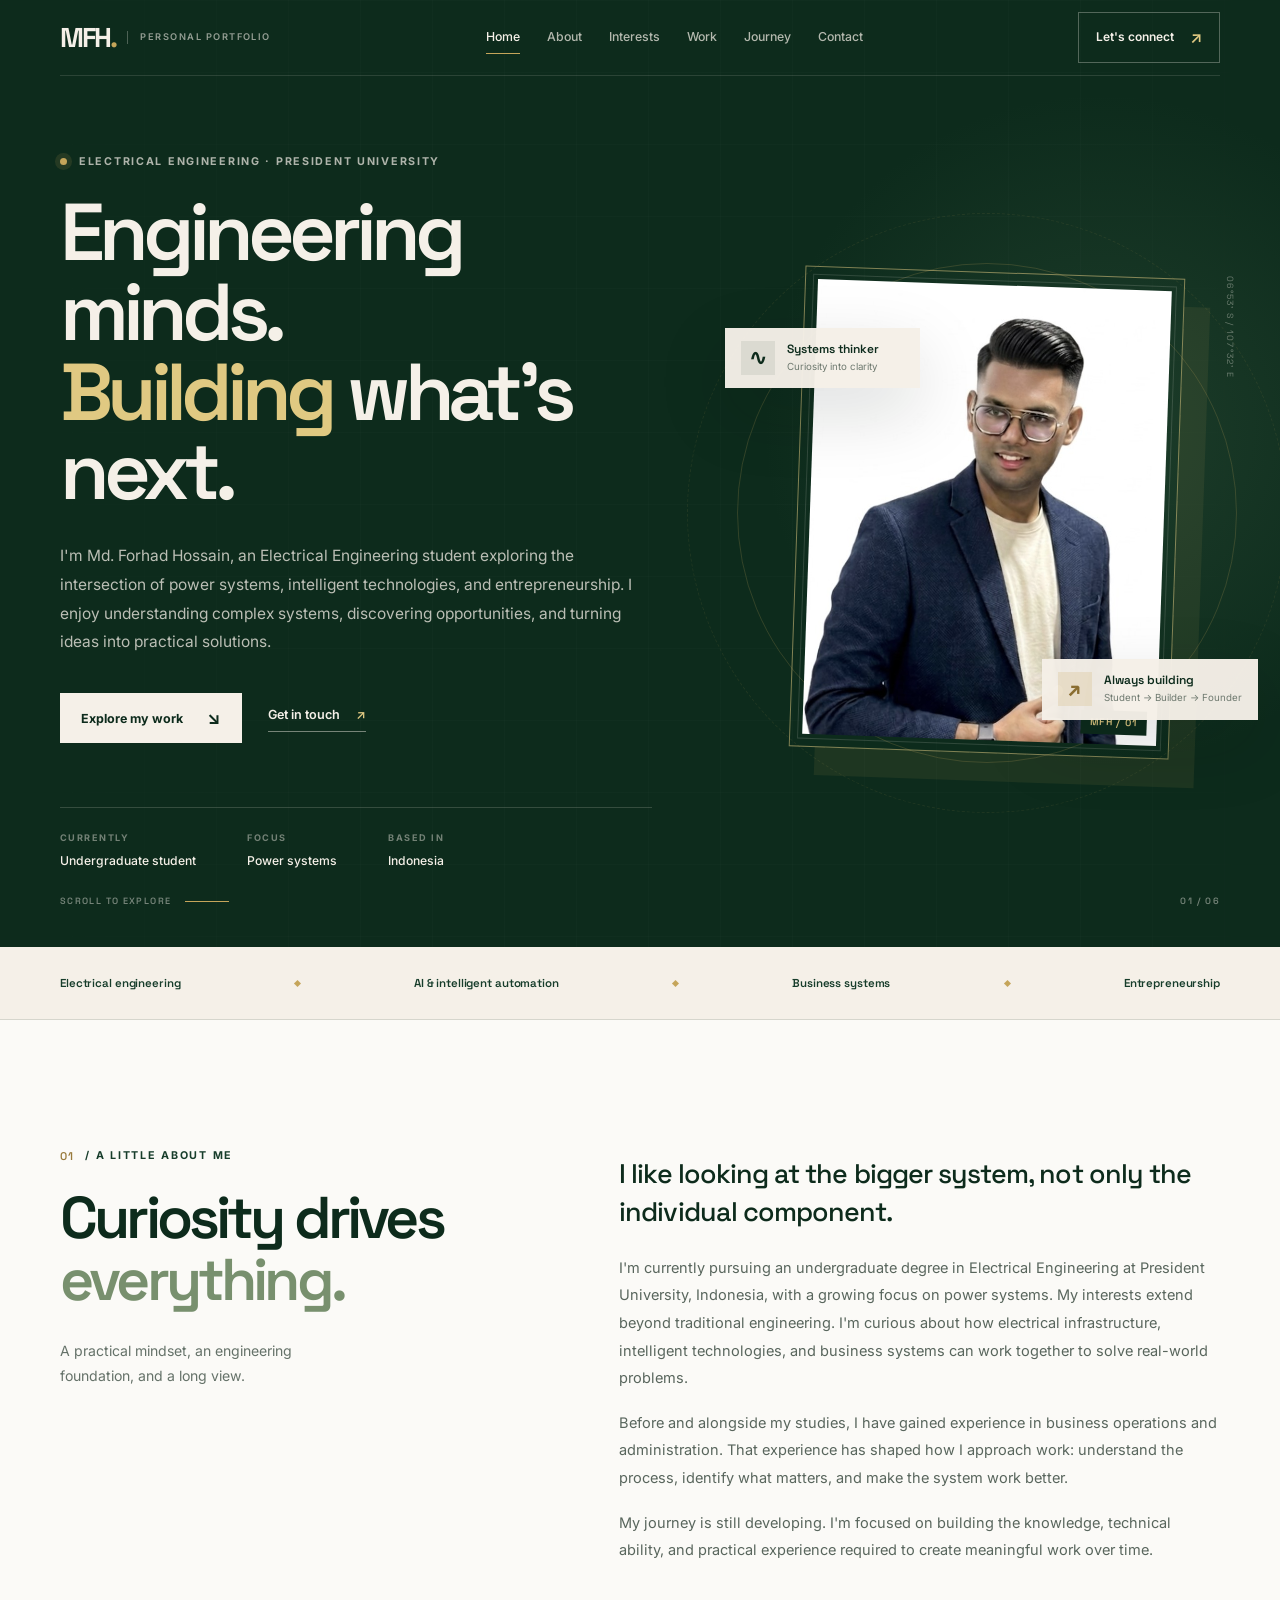
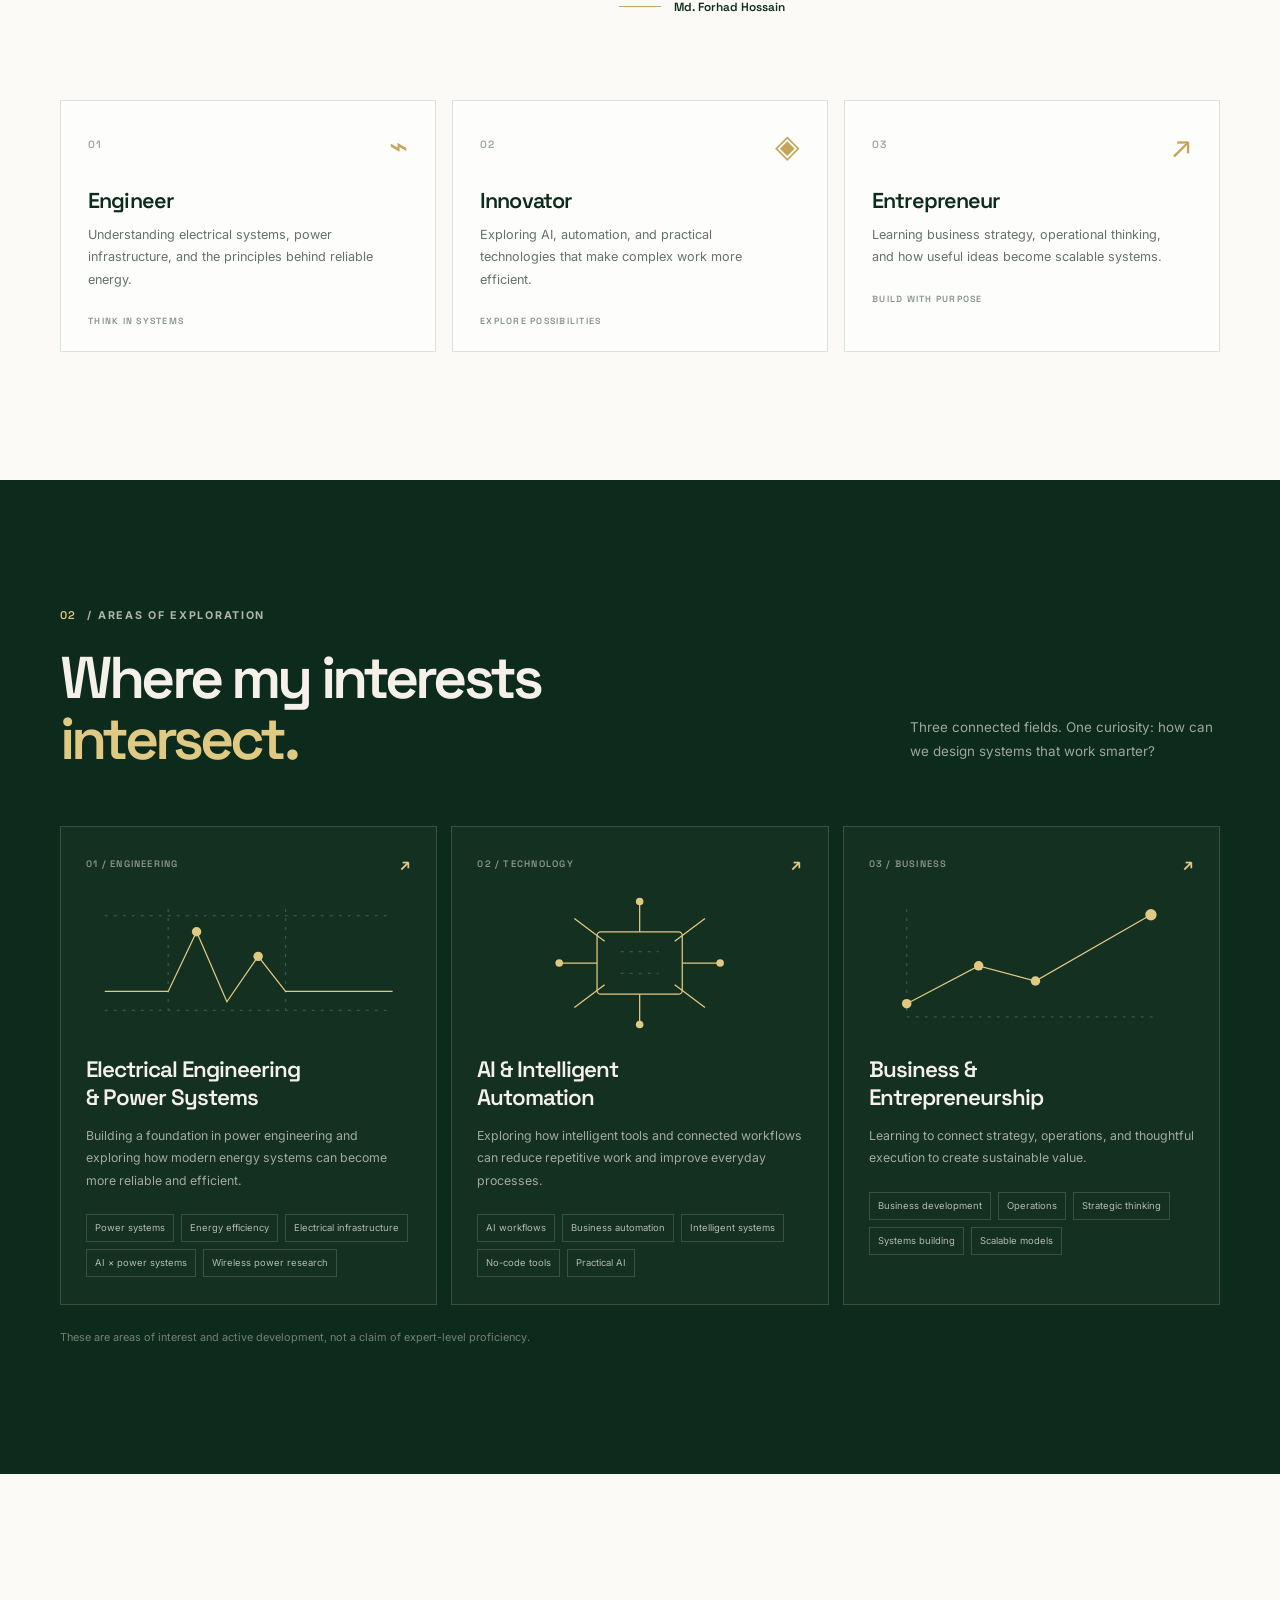
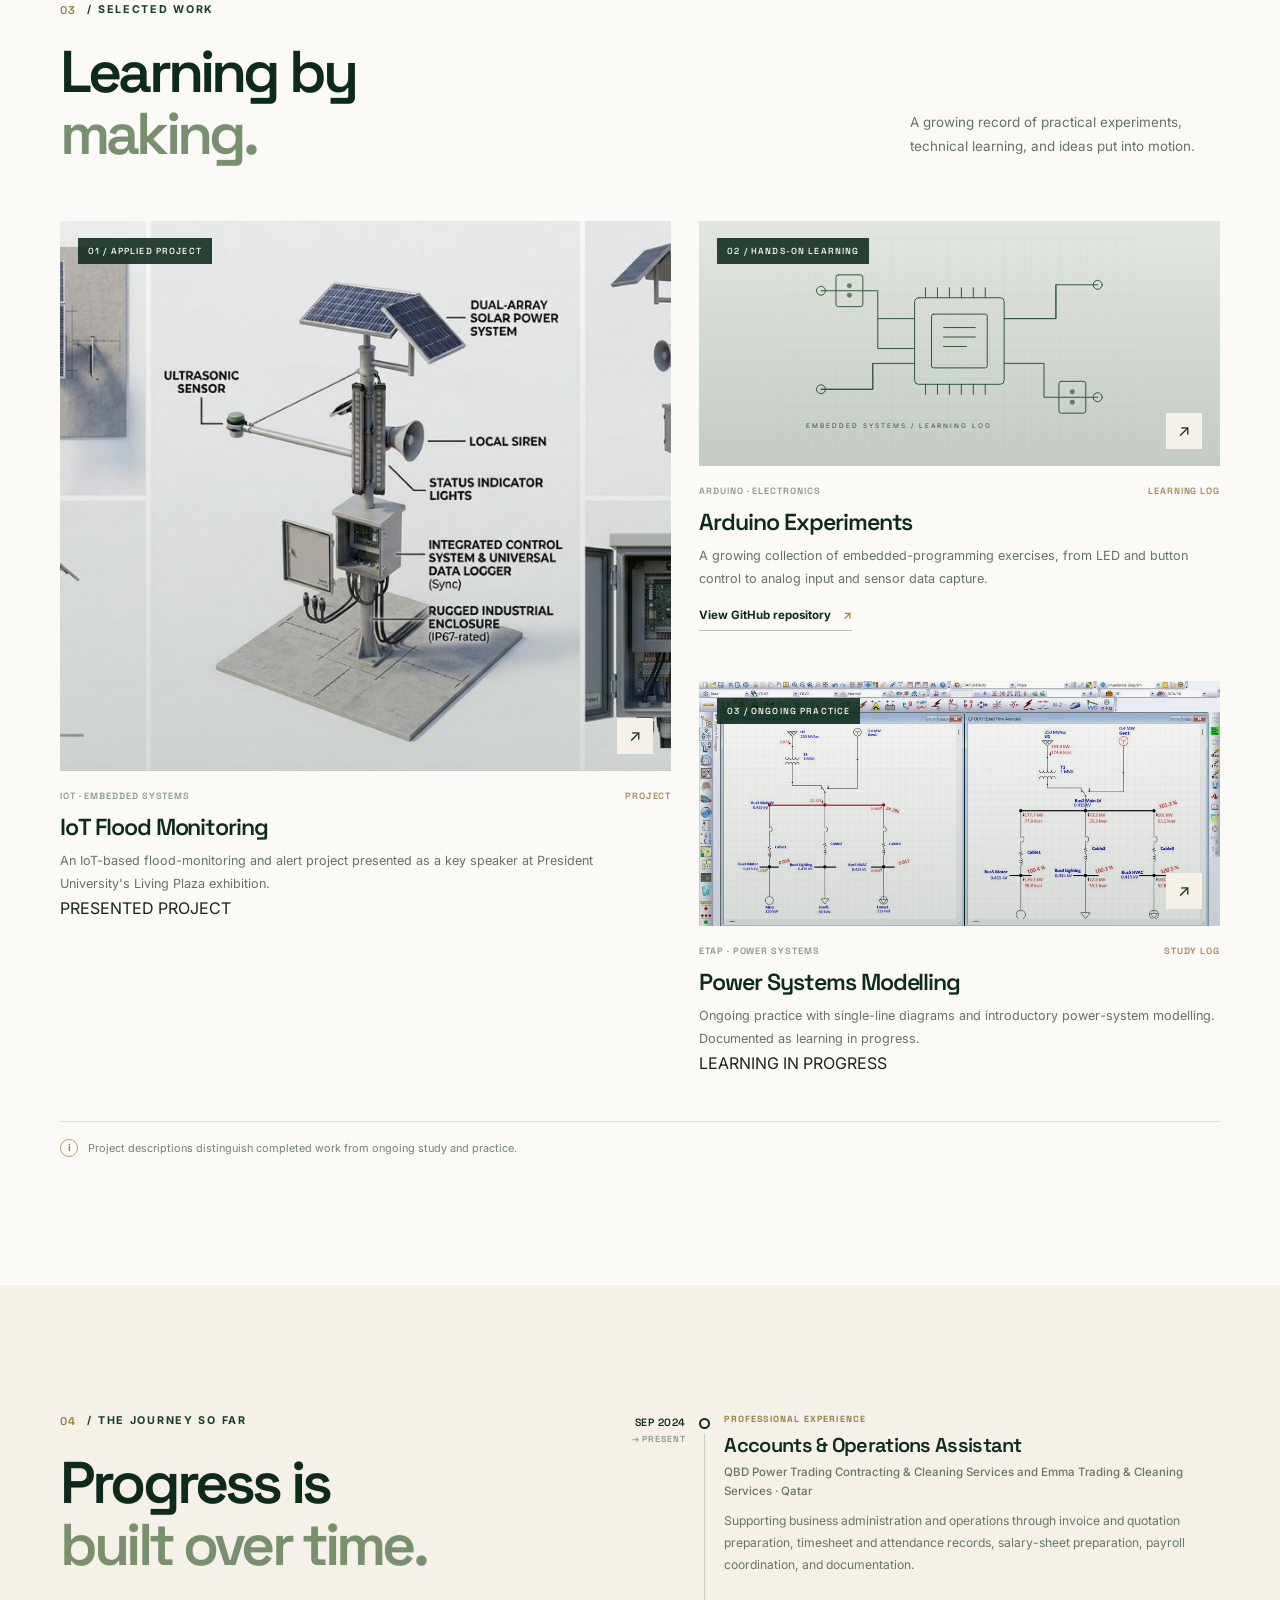
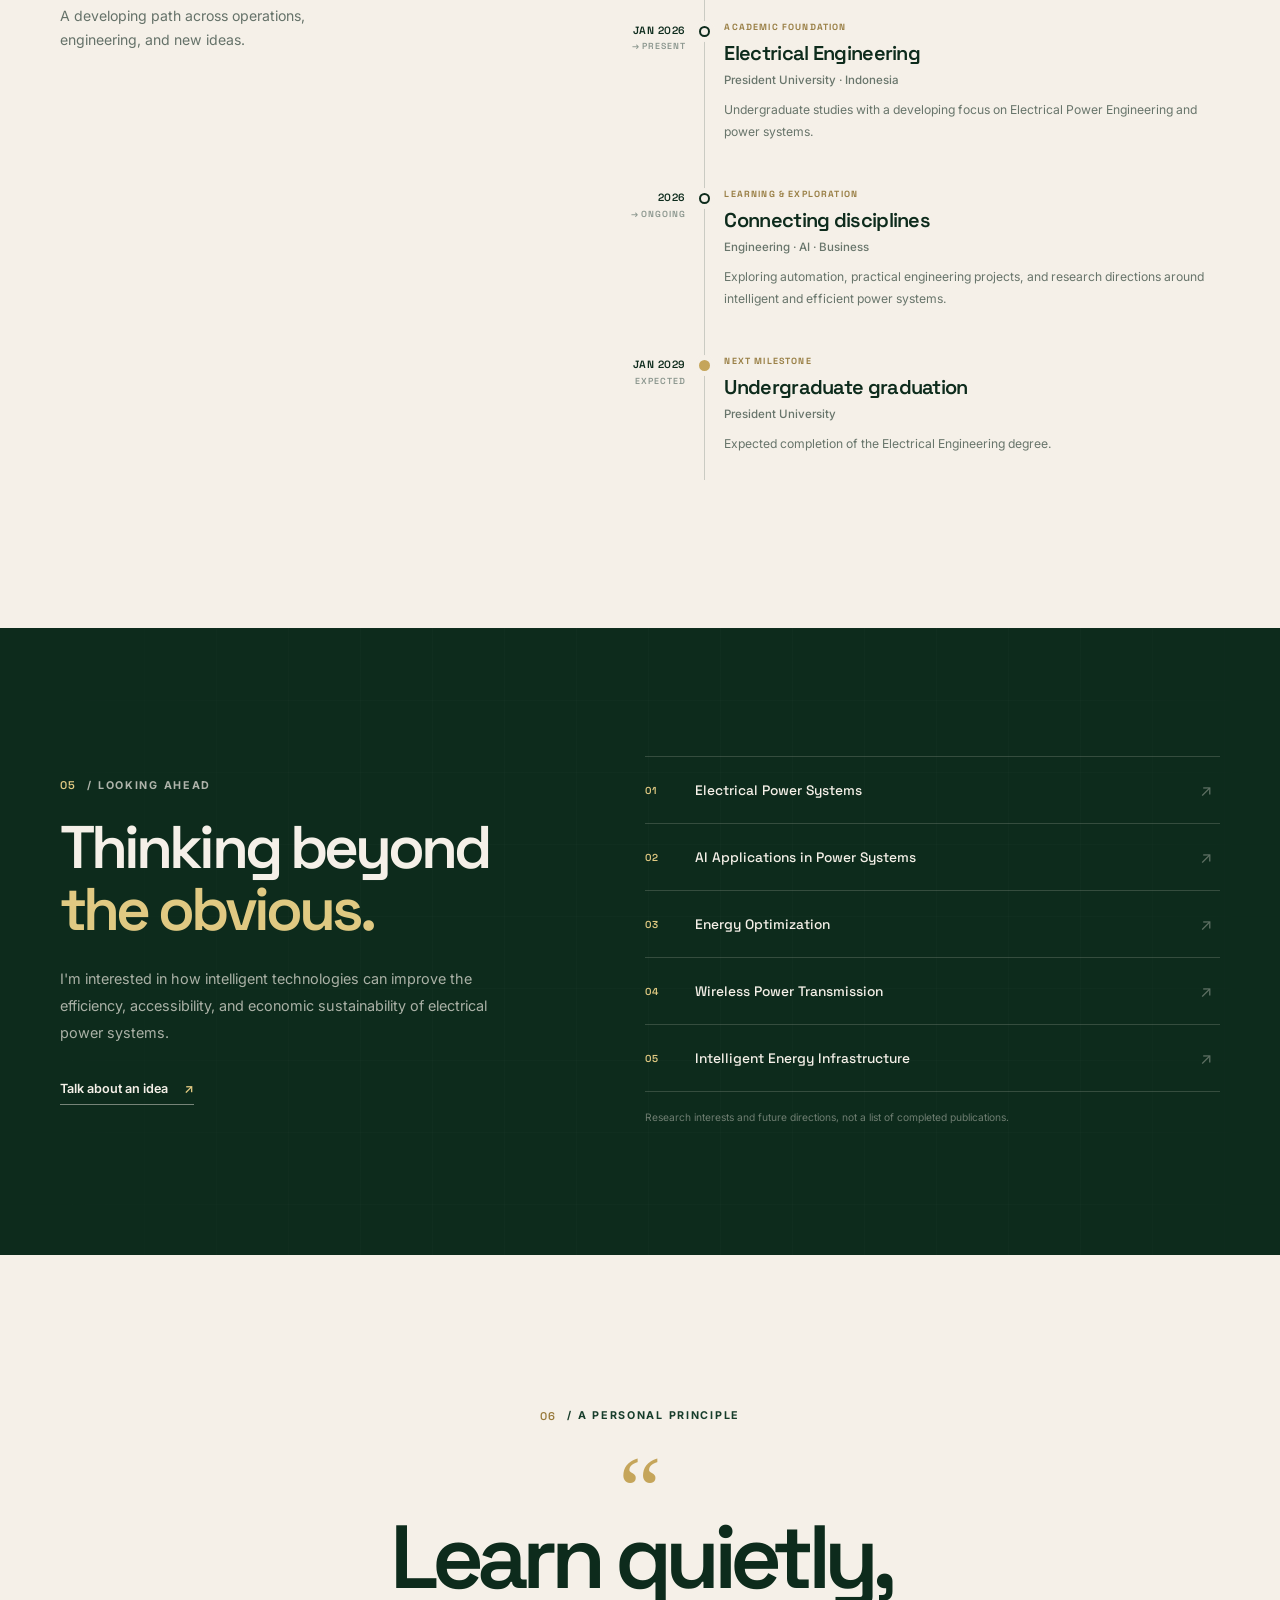
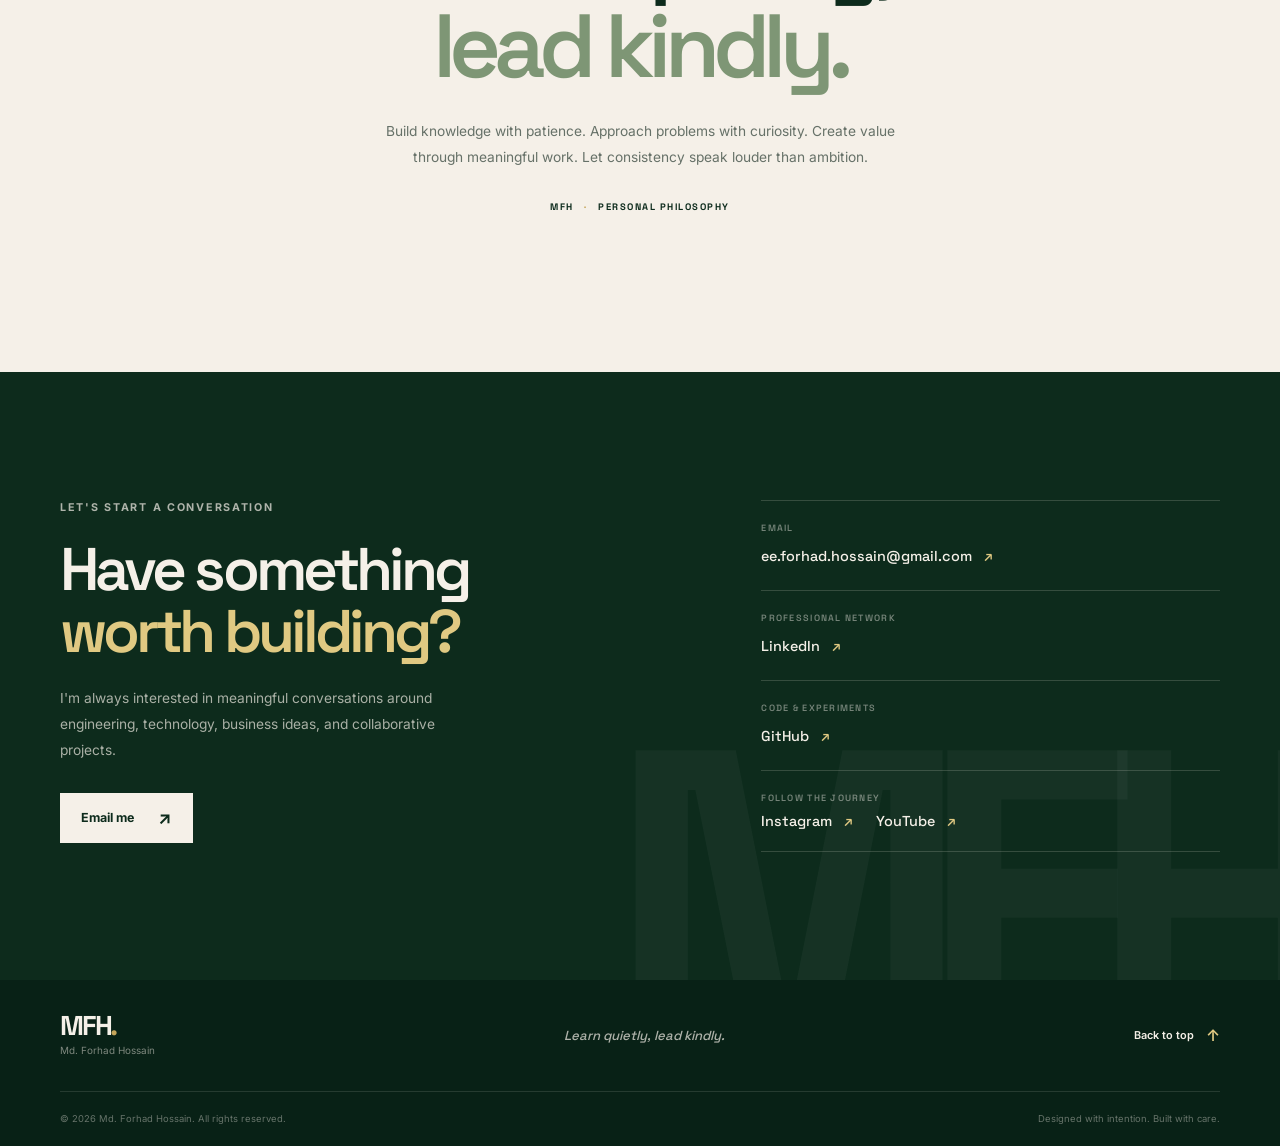
==== commit 64ba1156: "Keep the portfolio experience strictly single-page" ====
--- a/index.html
+++ b/index.html
@@ -231,16 +231,16 @@
         </div>
         <div class="work-grid">
           <article class="work-card work-card-featured reveal">
-            <a class="work-image work-image-large" href="pages/projects.html#iot" aria-label="Explore the IoT Flood Monitoring project archive">
+            <div class="work-image work-image-large">
               <img src="assets/projects/iot/flood-sensor.jpg" alt="IoT flood monitoring sensor project" loading="lazy" />
               <span class="image-corner-label">01 / APPLIED PROJECT</span>
               <span class="image-open" aria-hidden="true">↗</span>
-            </a>
+            </div>
             <div class="work-copy">
               <div class="work-meta"><span>IoT · Embedded Systems</span><span>PROJECT</span></div>
               <h3>IoT Flood Monitoring</h3>
               <p>An IoT-based flood-monitoring and alert project presented as a key speaker at President University's Living Plaza exhibition.</p>
-              <a class="work-link" href="pages/projects.html#iot">Explore project details <span aria-hidden="true">↗</span></a>
+              <span class="work-status">PRESENTED PROJECT</span>
             </div>
           </article>
           <article class="work-card reveal">
@@ -272,16 +272,16 @@
             </div>
           </article>
           <article class="work-card reveal">
-            <a class="work-image" href="pages/projects.html#etap" aria-label="Explore ETAP power systems practice">
+            <div class="work-image">
               <img src="assets/projects/etap/beginner-01.jpg" alt="ETAP single-line diagram practice" loading="lazy" />
               <span class="image-corner-label">03 / ONGOING PRACTICE</span>
               <span class="image-open" aria-hidden="true">↗</span>
-            </a>
+            </div>
             <div class="work-copy">
               <div class="work-meta"><span>ETAP · Power Systems</span><span>STUDY LOG</span></div>
               <h3>Power Systems Modelling</h3>
               <p>Ongoing practice with single-line diagrams and introductory power-system modelling. Documented as learning in progress.</p>
-              <a class="work-link" href="pages/projects.html#etap">Explore learning log <span aria-hidden="true">↗</span></a>
+              <span class="work-status">LEARNING IN PROGRESS</span>
             </div>
           </article>
         </div>
--- a/css/style.css
+++ b/css/style.css
@@ -397,3 +397,13 @@
   .text-link { font-size: .74rem; }
   .social-inline { gap: 15px; }
 }
+
+/* Inline project visual and graceful no-script behavior */
+.work-image-arduino { display: grid; place-items: center; padding: 18px; color: #355A43; background: #E8ECE4; }
+.arduino-visual { width: 100%; height: 100%; max-height: 420px; }
+.reveal { opacity: 1; transform: none; }
+.js .reveal { opacity: 0; transform: translateY(22px); }
+.js .reveal.is-visible { opacity: 1; transform: translateY(0); }
+@media (prefers-reduced-motion: reduce) {
+  .js .reveal { opacity: 1; transform: none; }
+}
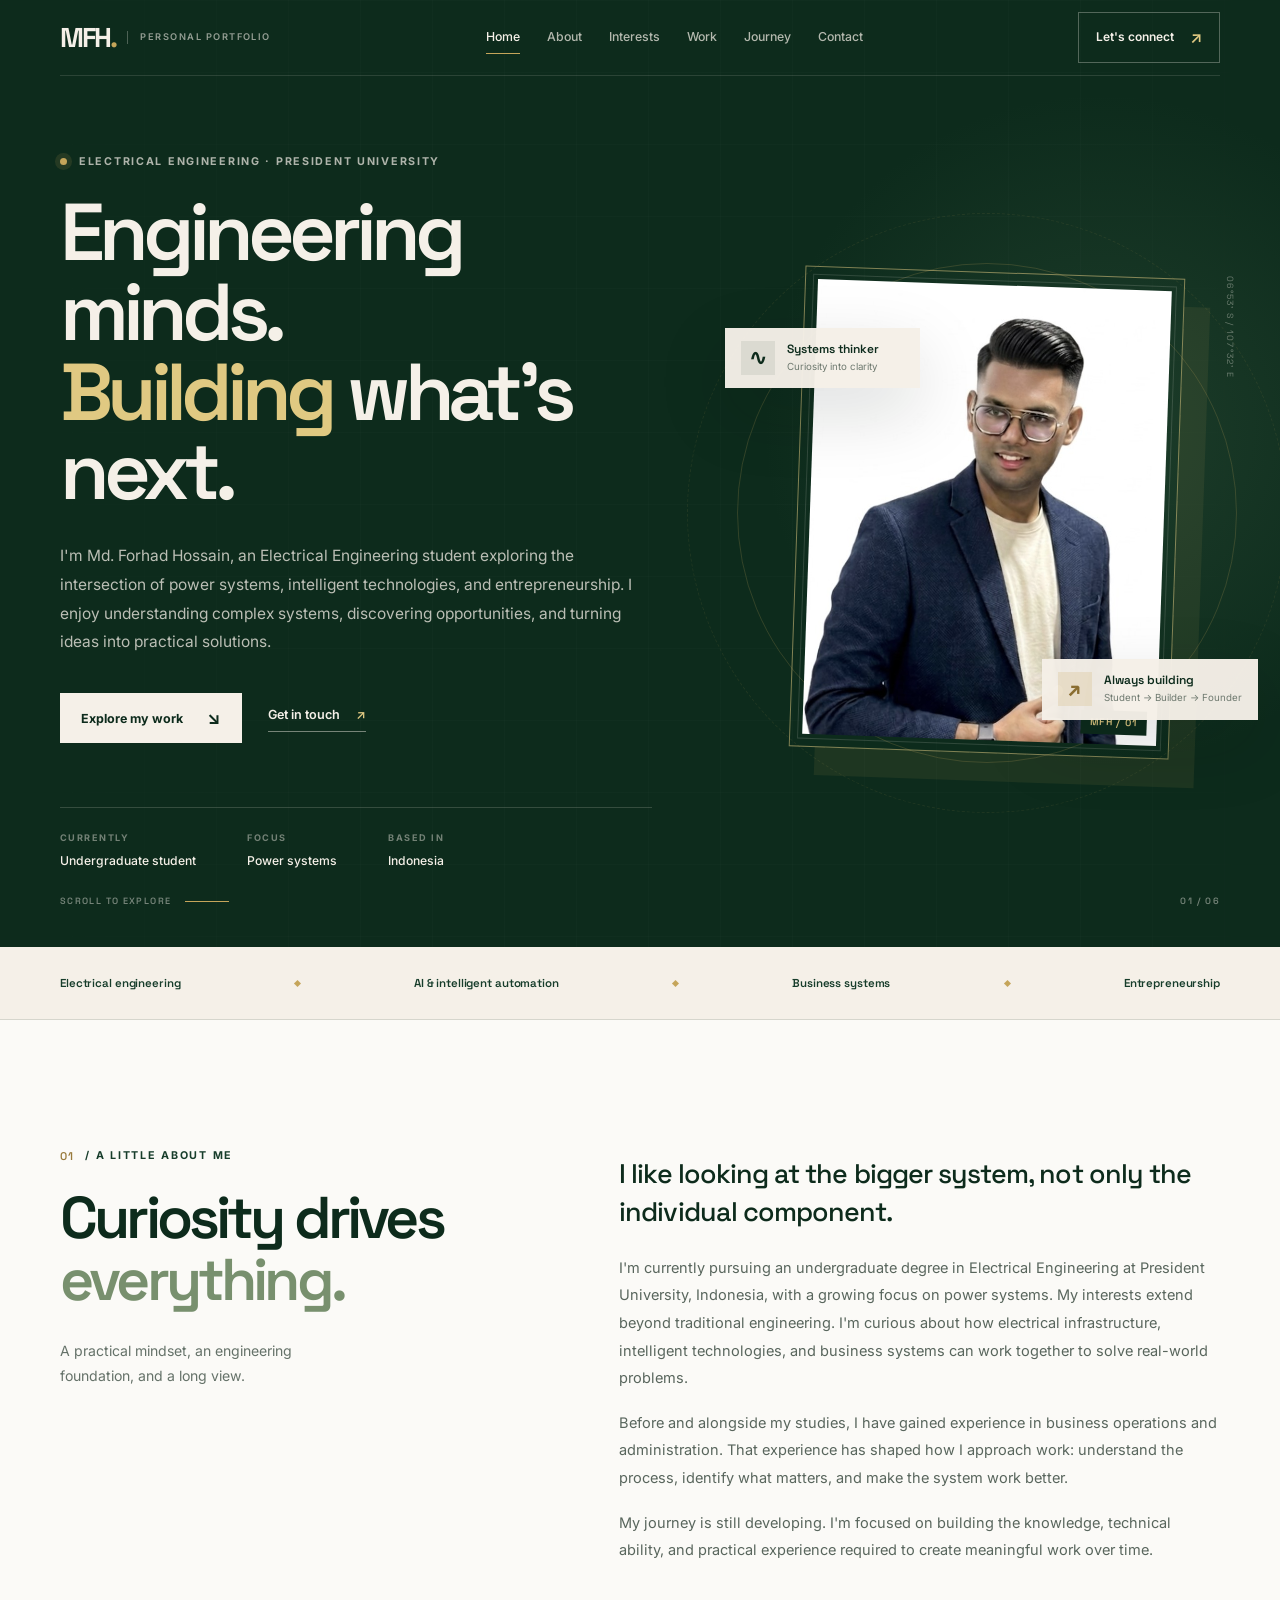
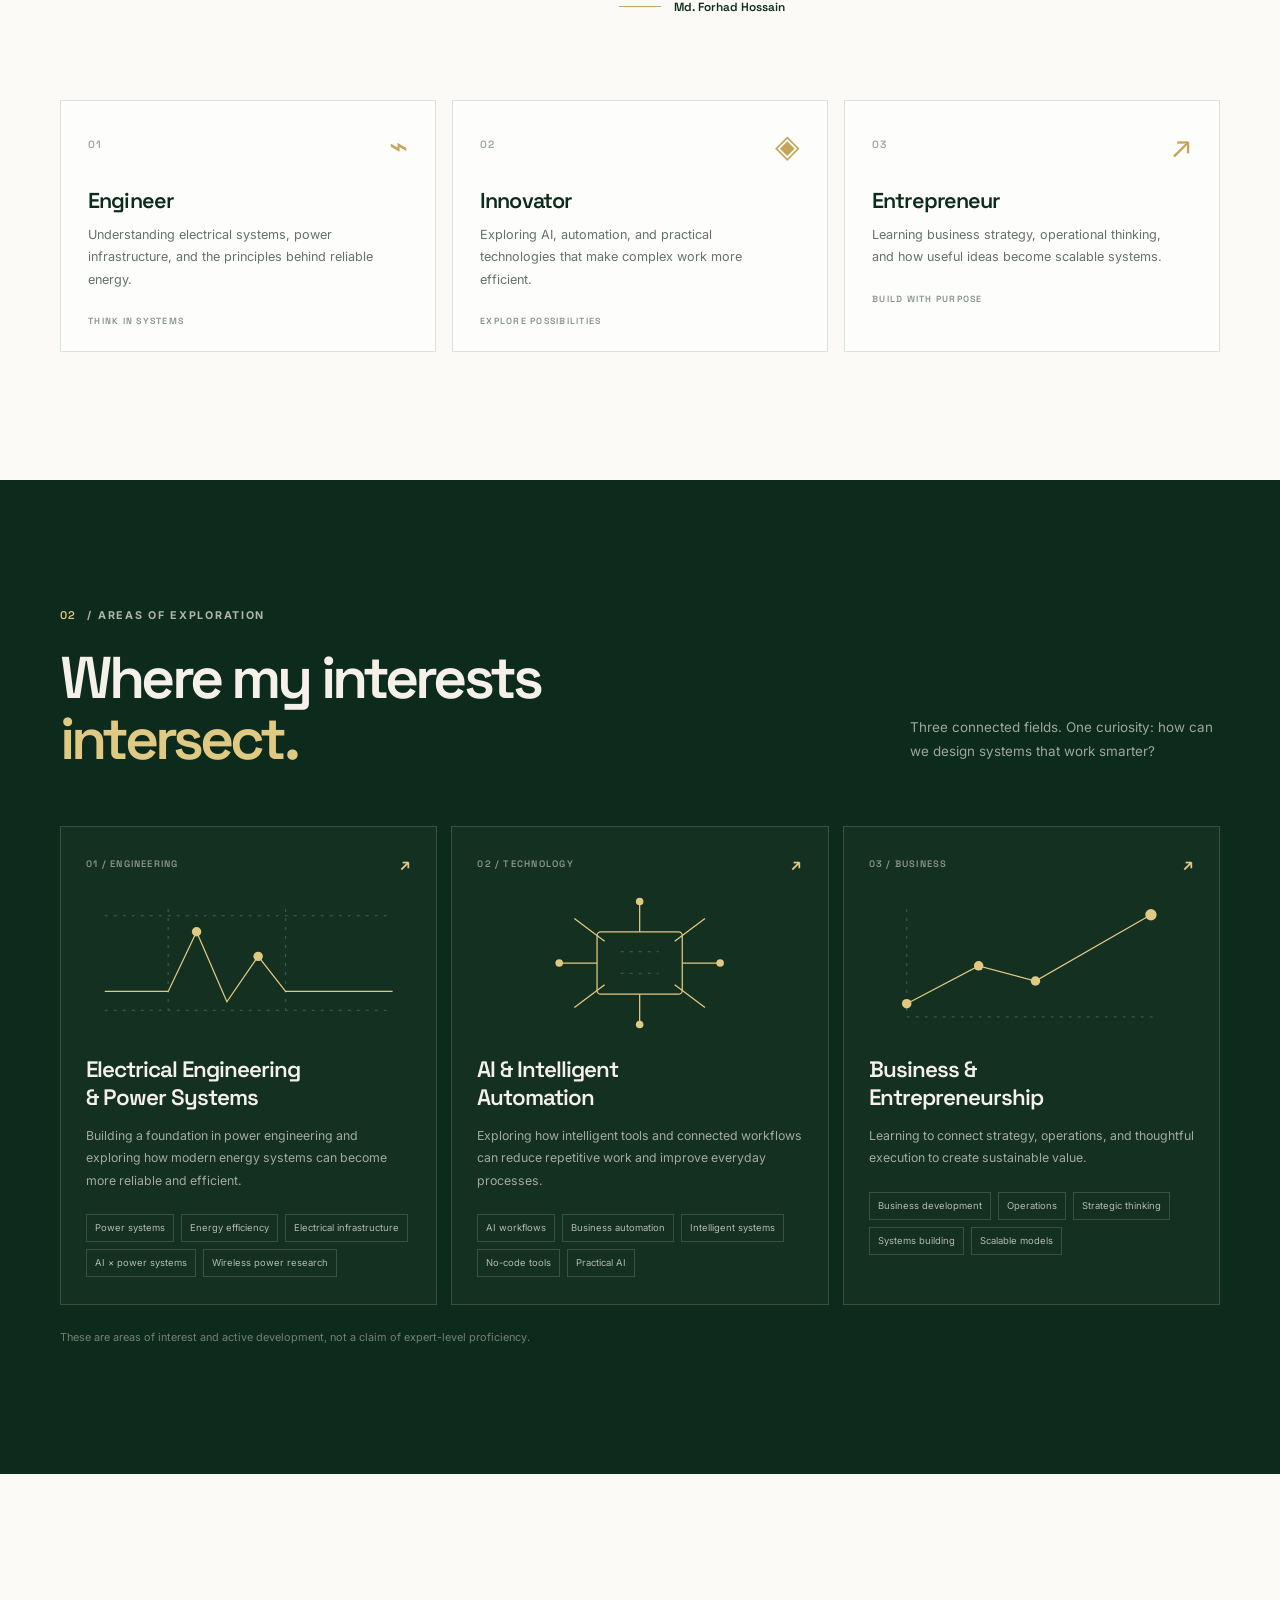
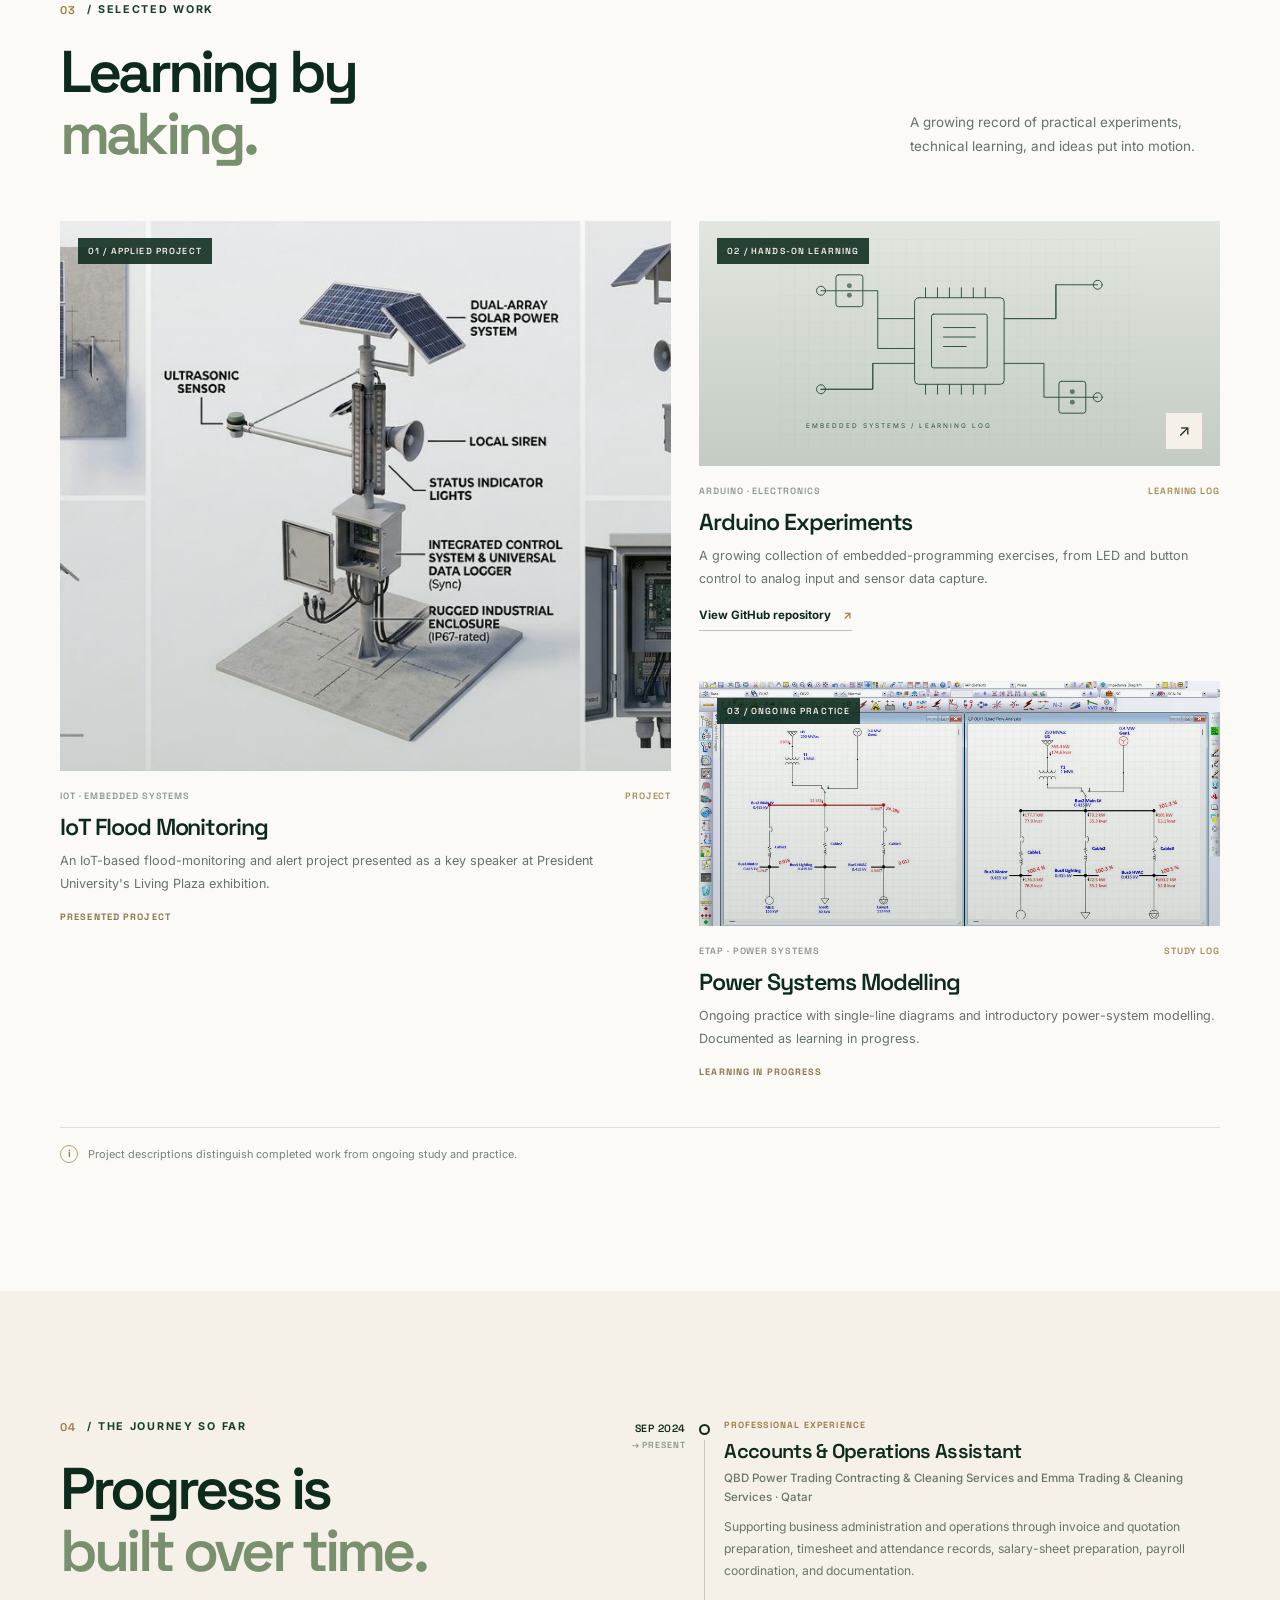
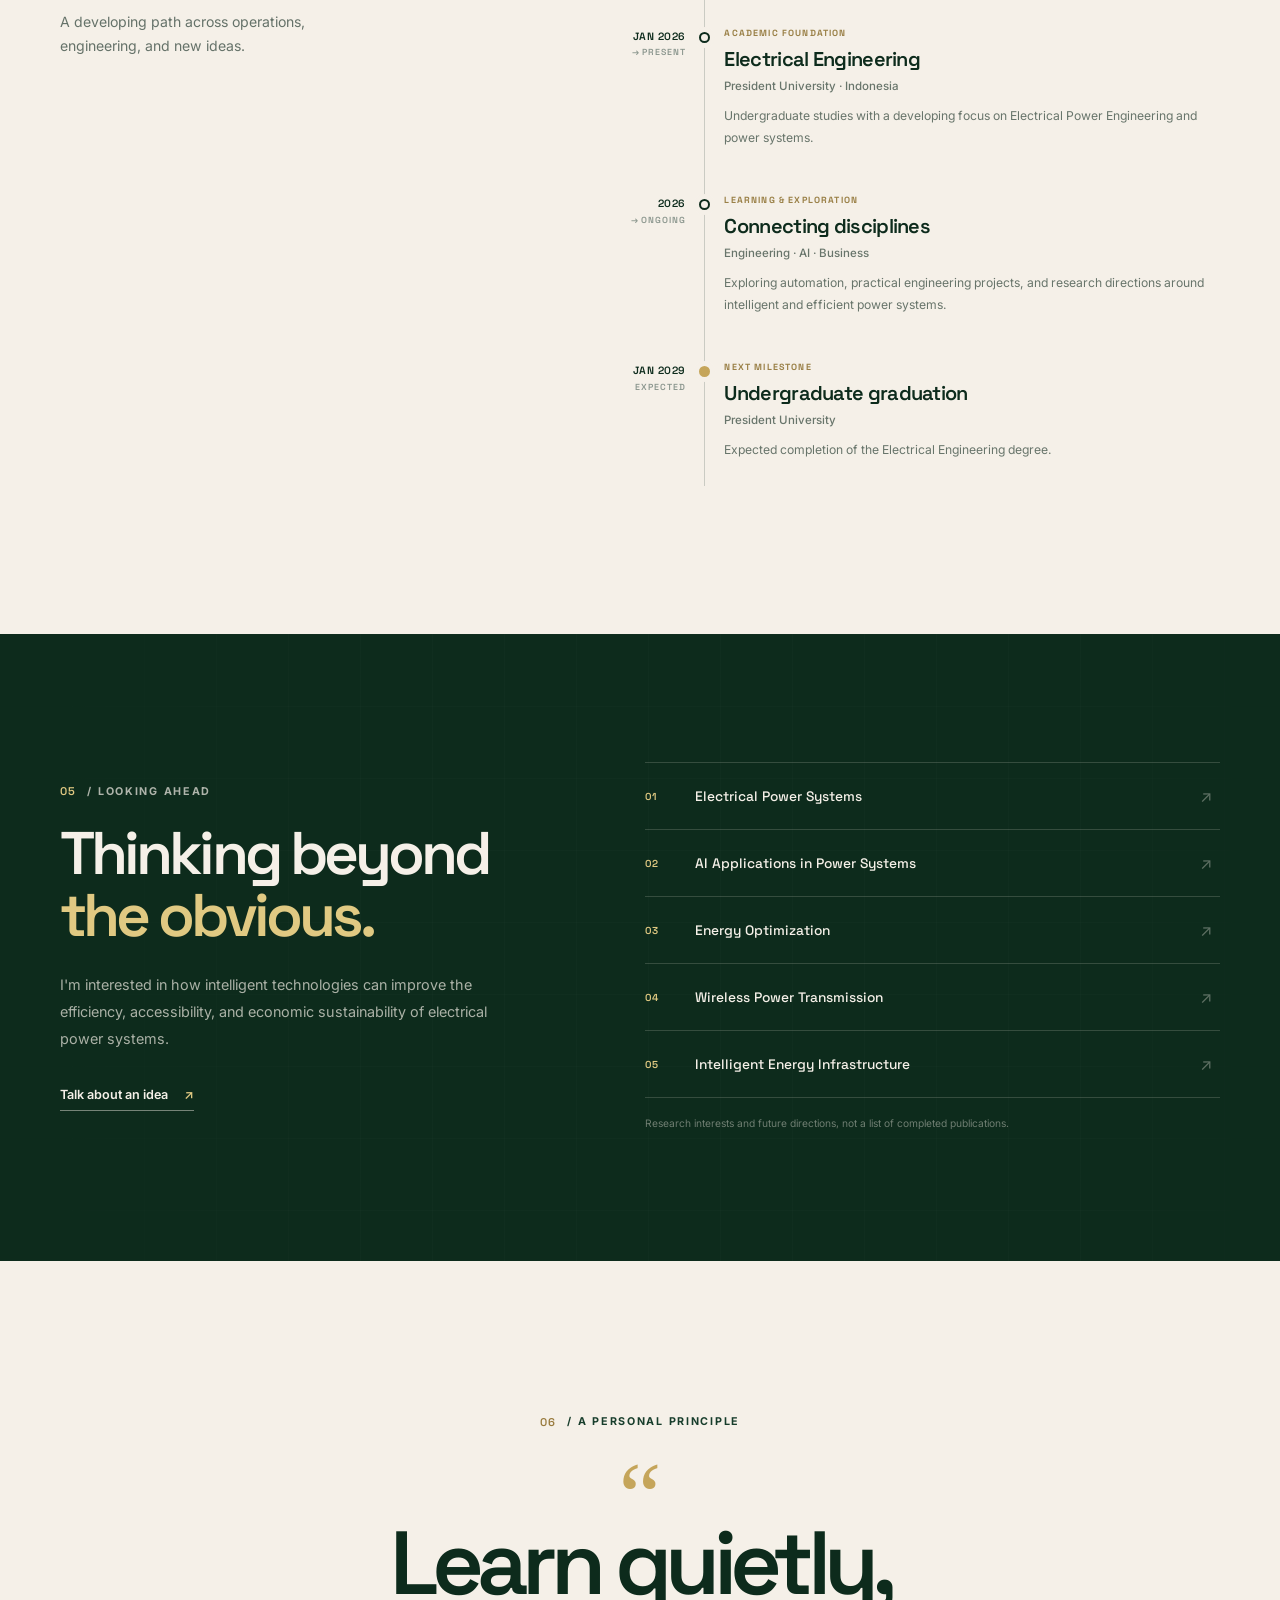
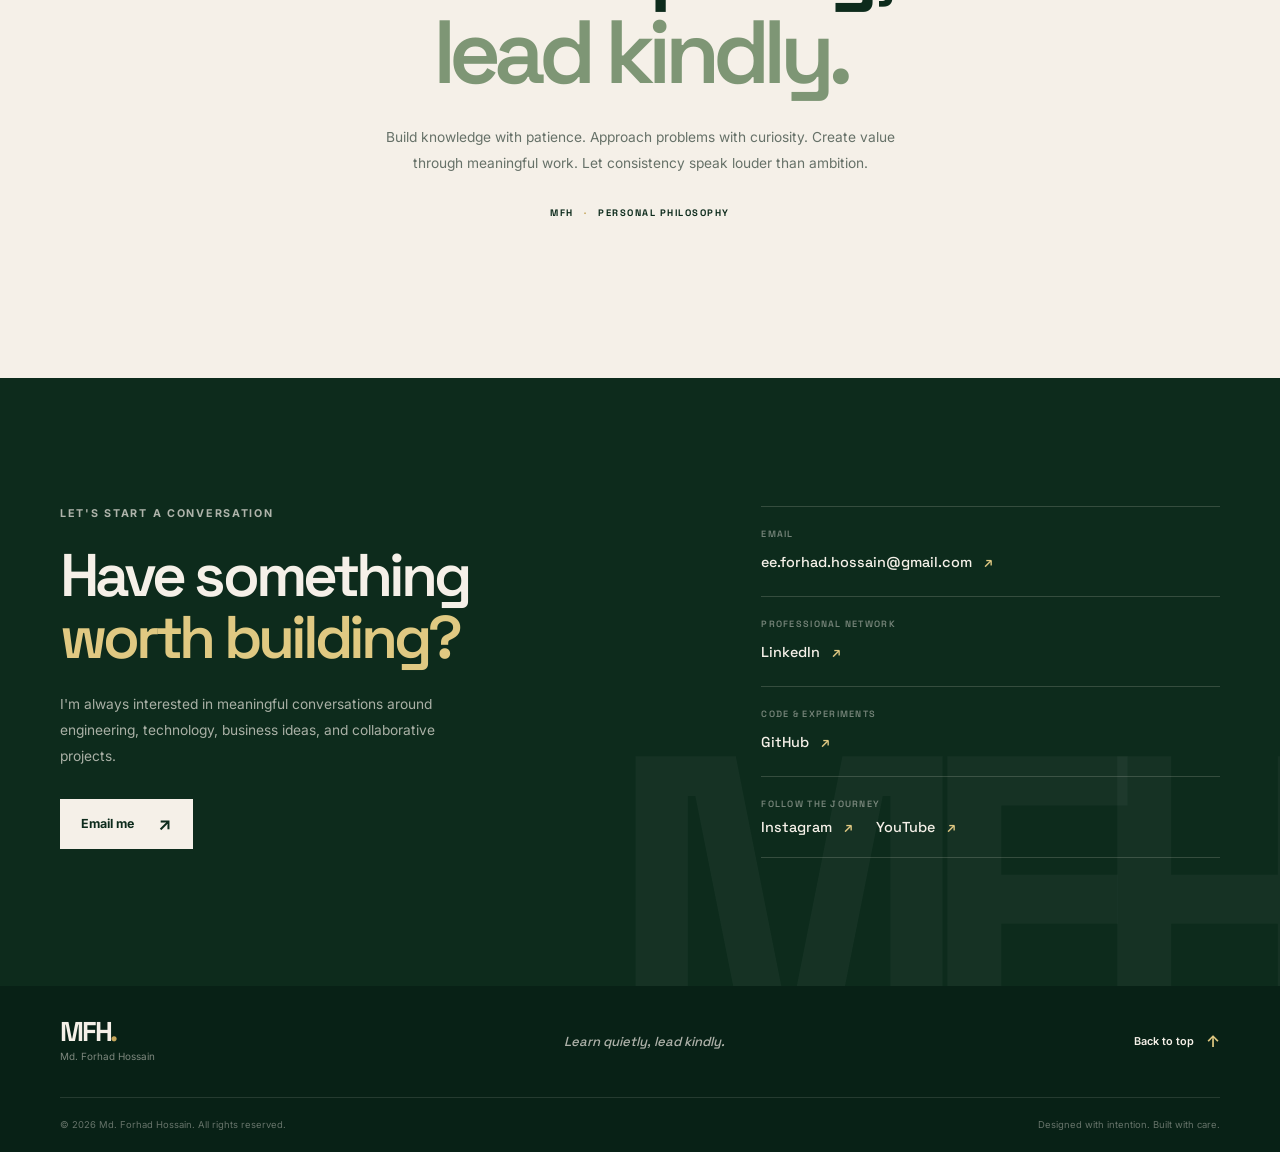
==== commit 66258575: "Remove non-interactive project link affordances" ====
--- a/index.html
+++ b/index.html
@@ -234,7 +234,6 @@
             <div class="work-image work-image-large">
               <img src="assets/projects/iot/flood-sensor.jpg" alt="IoT flood monitoring sensor project" loading="lazy" />
               <span class="image-corner-label">01 / APPLIED PROJECT</span>
-              <span class="image-open" aria-hidden="true">↗</span>
             </div>
             <div class="work-copy">
               <div class="work-meta"><span>IoT · Embedded Systems</span><span>PROJECT</span></div>
@@ -275,7 +274,6 @@
             <div class="work-image">
               <img src="assets/projects/etap/beginner-01.jpg" alt="ETAP single-line diagram practice" loading="lazy" />
               <span class="image-corner-label">03 / ONGOING PRACTICE</span>
-              <span class="image-open" aria-hidden="true">↗</span>
             </div>
             <div class="work-copy">
               <div class="work-meta"><span>ETAP · Power Systems</span><span>STUDY LOG</span></div>
--- a/css/style.css
+++ b/css/style.css
@@ -407,3 +407,5 @@
 @media (prefers-reduced-motion: reduce) {
   .js .reveal { opacity: 1; transform: none; }
 }
+
+.work-status { display: inline-block; margin-top: 16px; color: #8B784D; font: 700 .58rem var(--display); letter-spacing: .12em; }
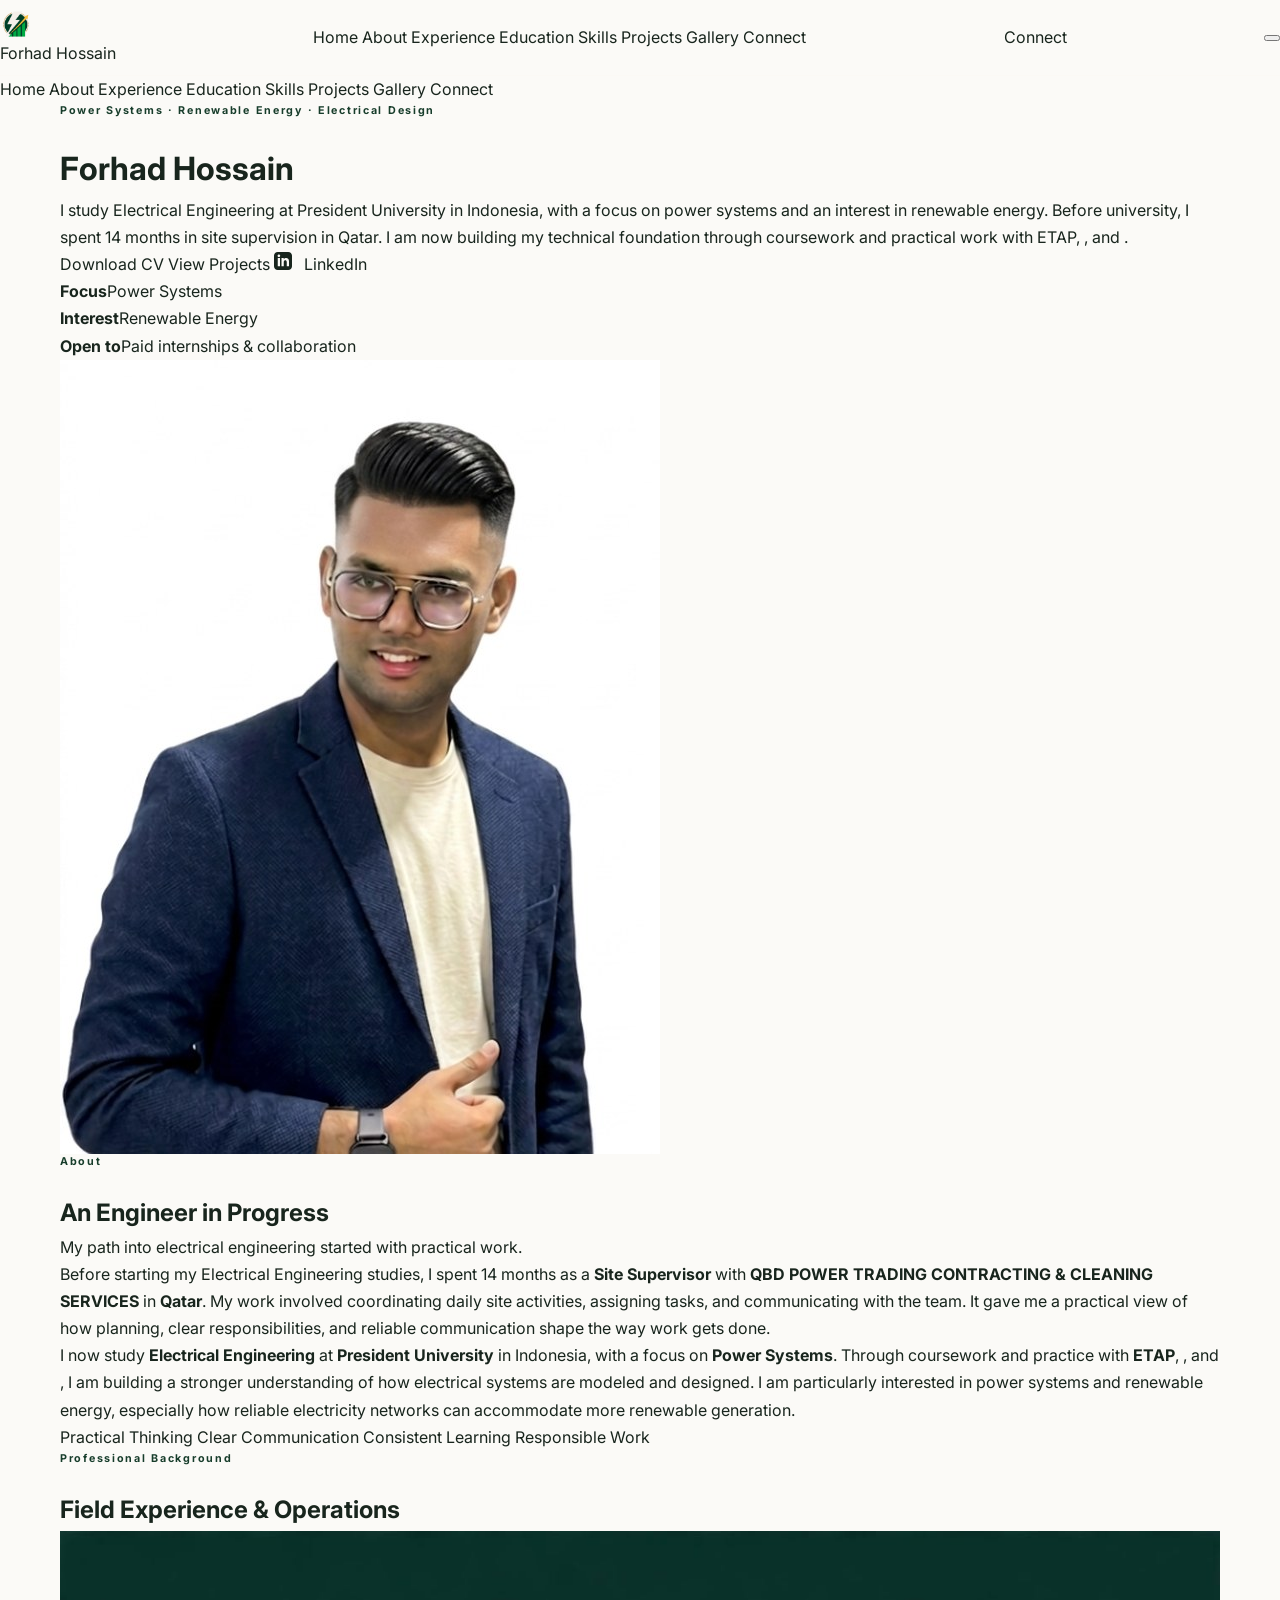
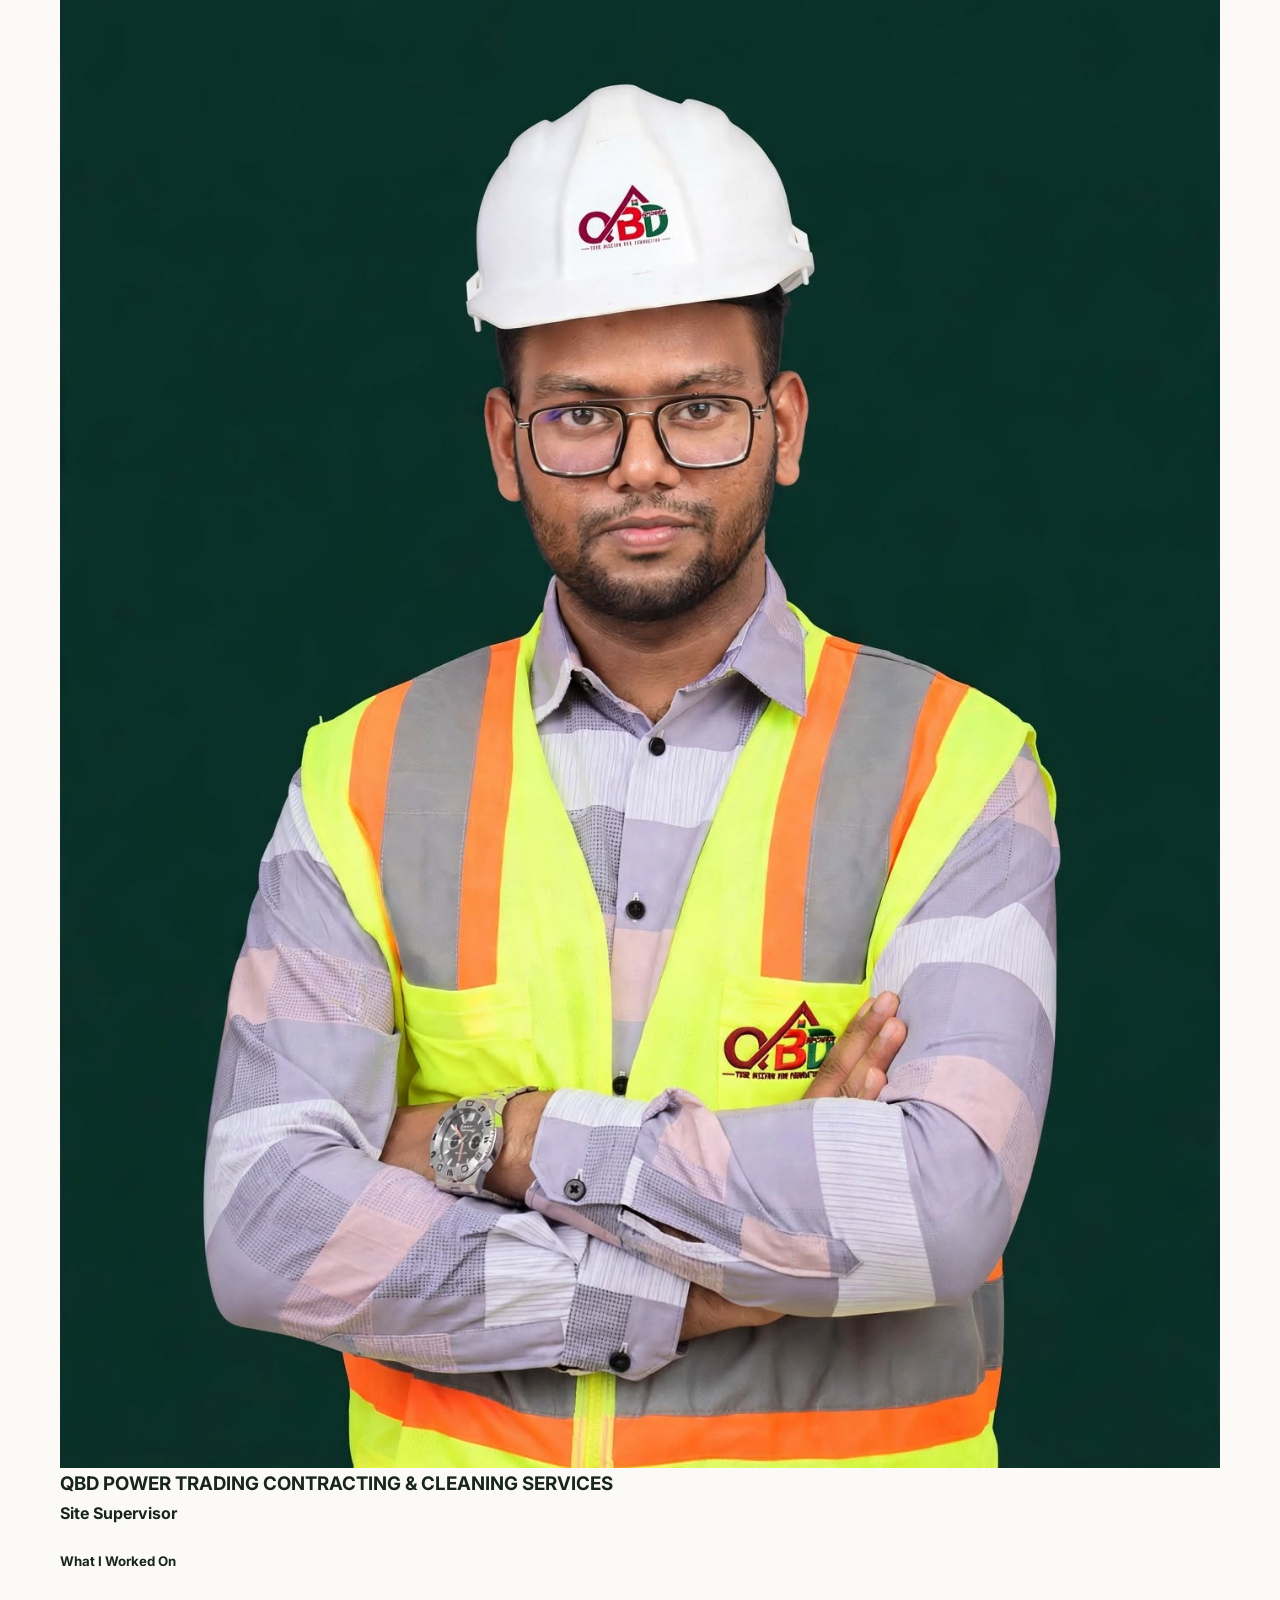
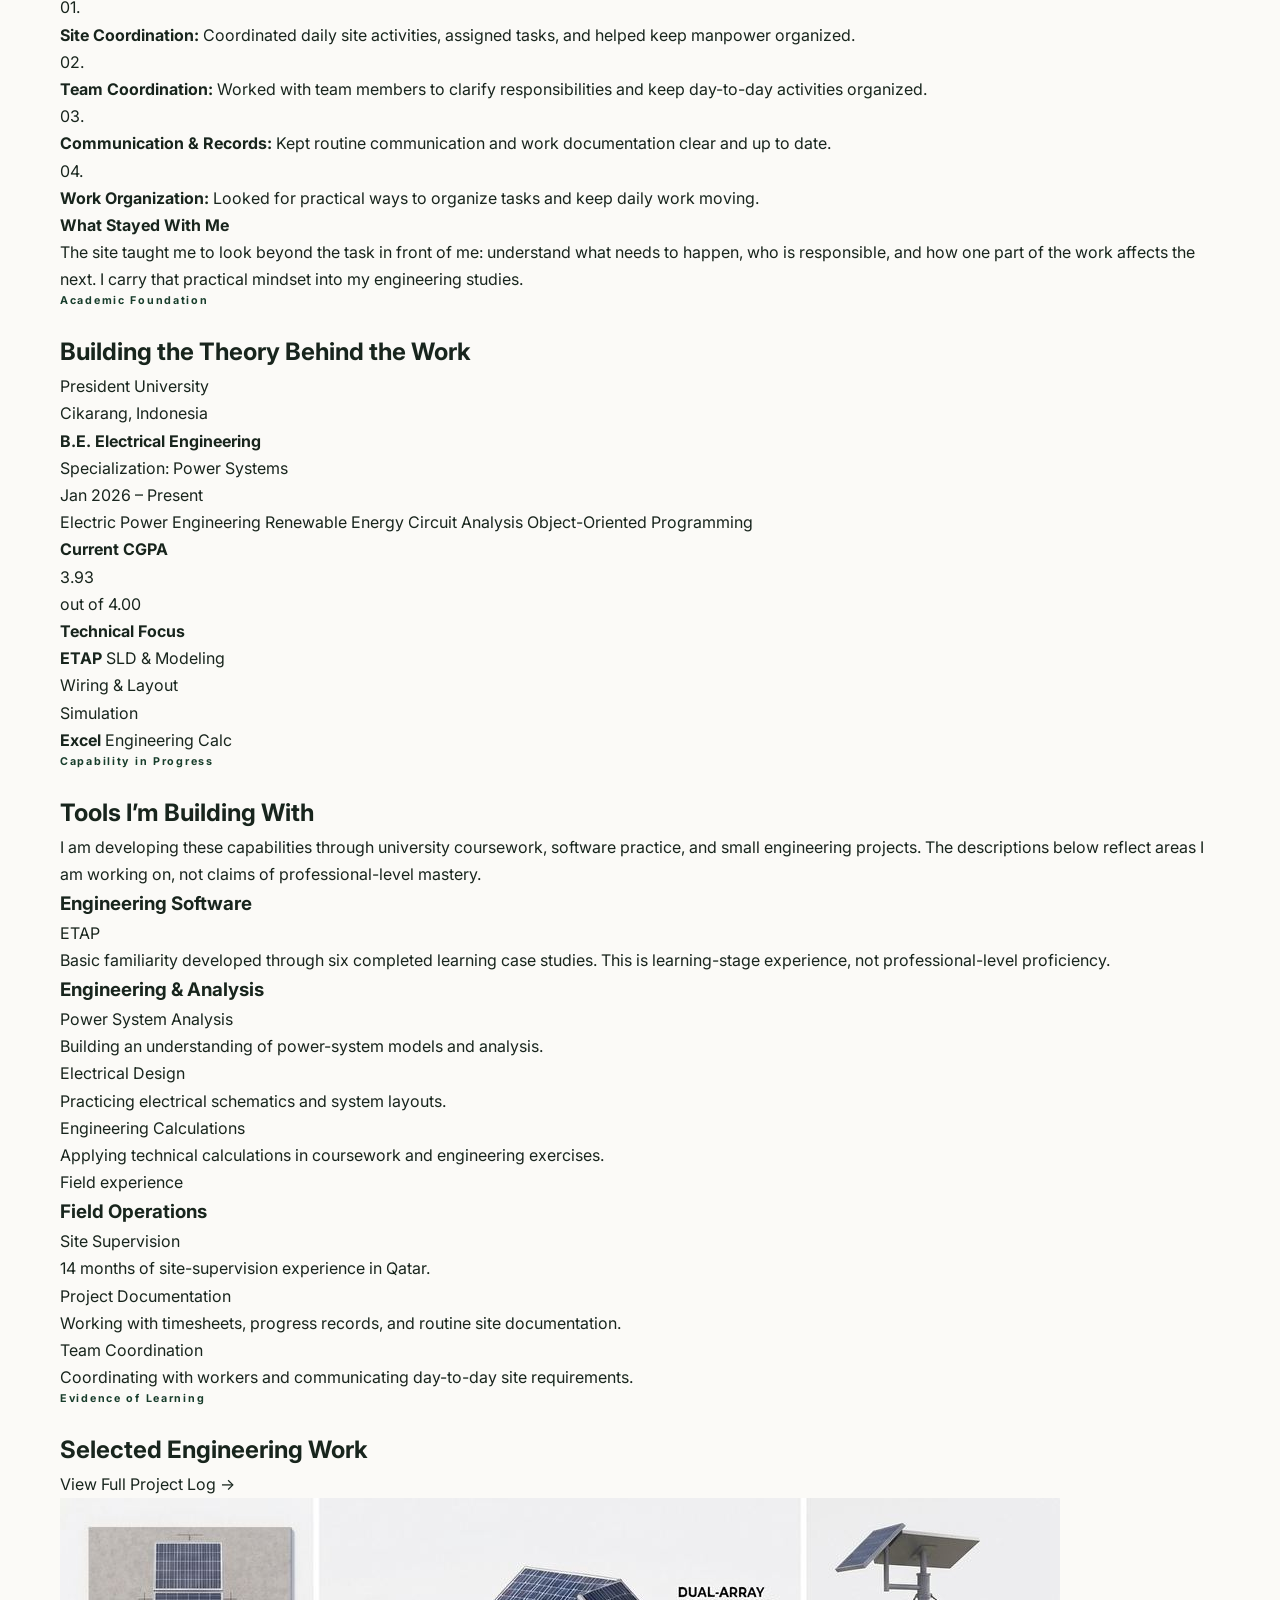
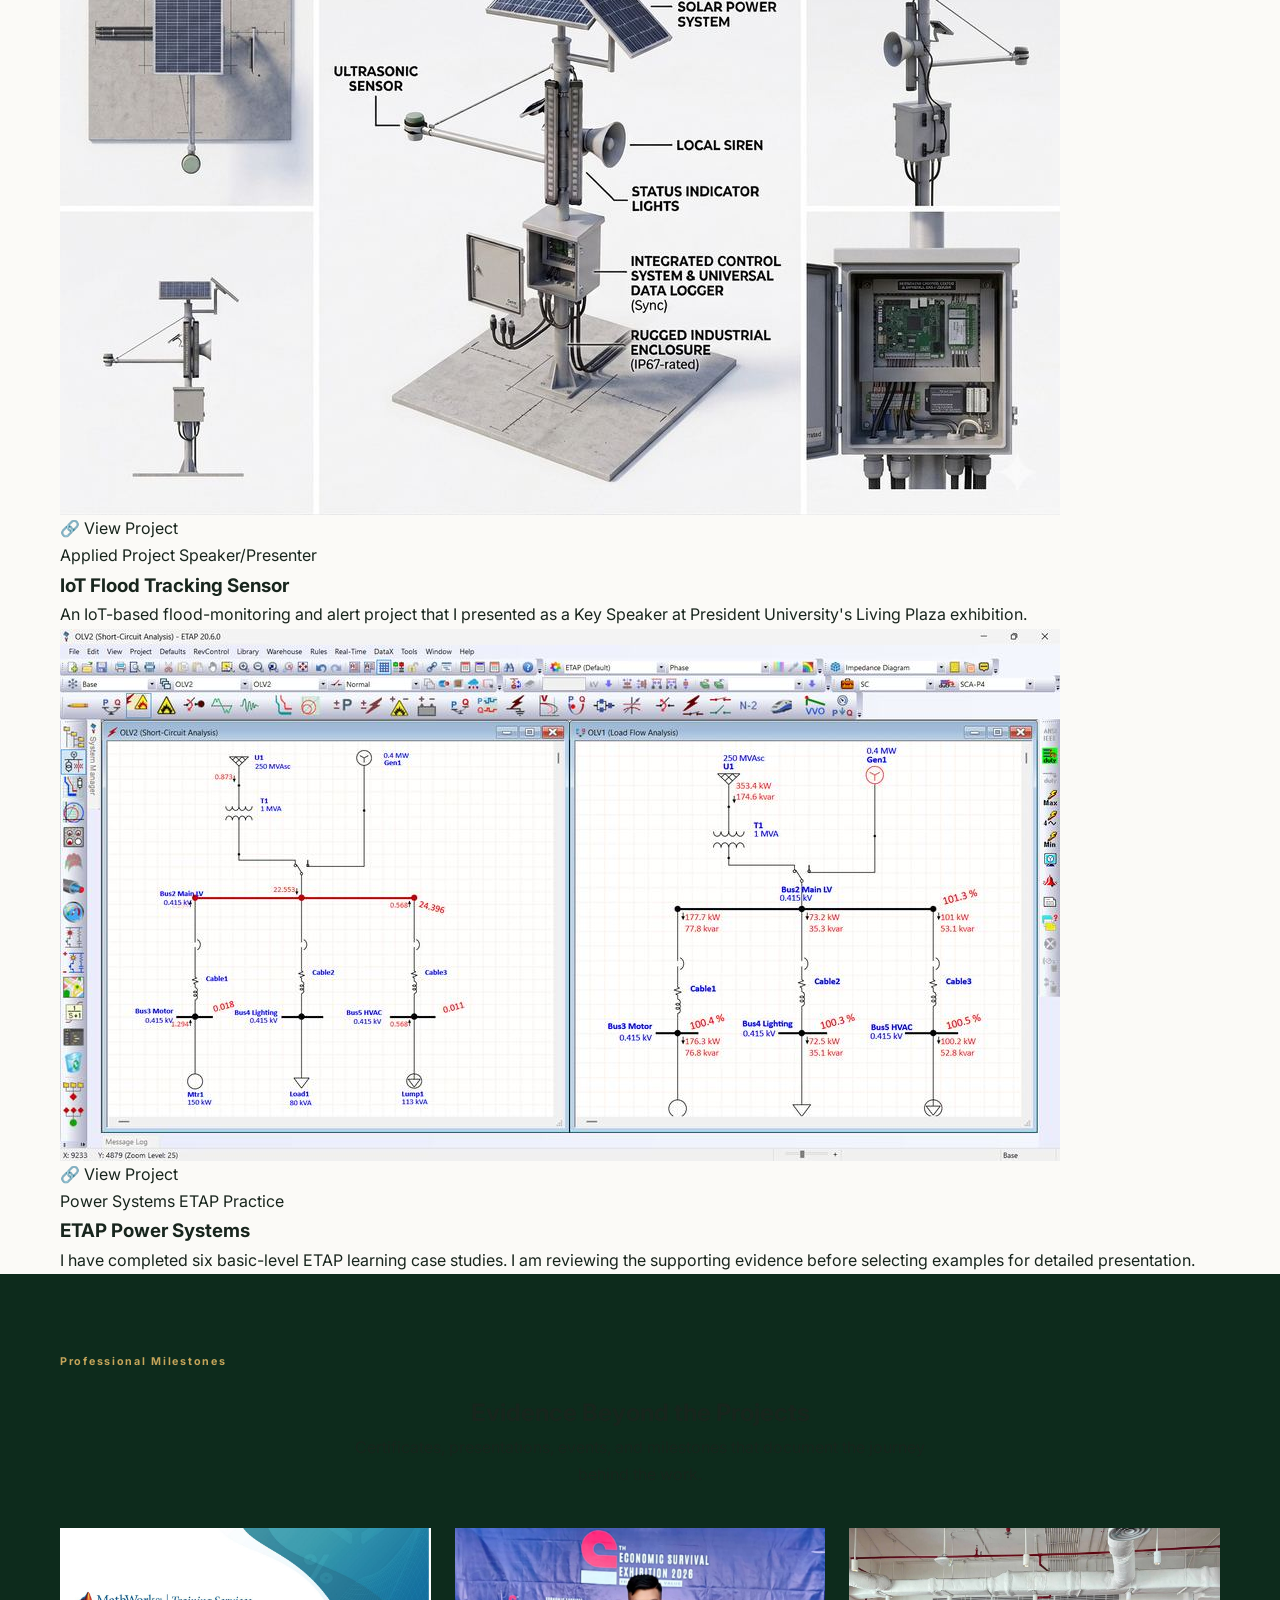
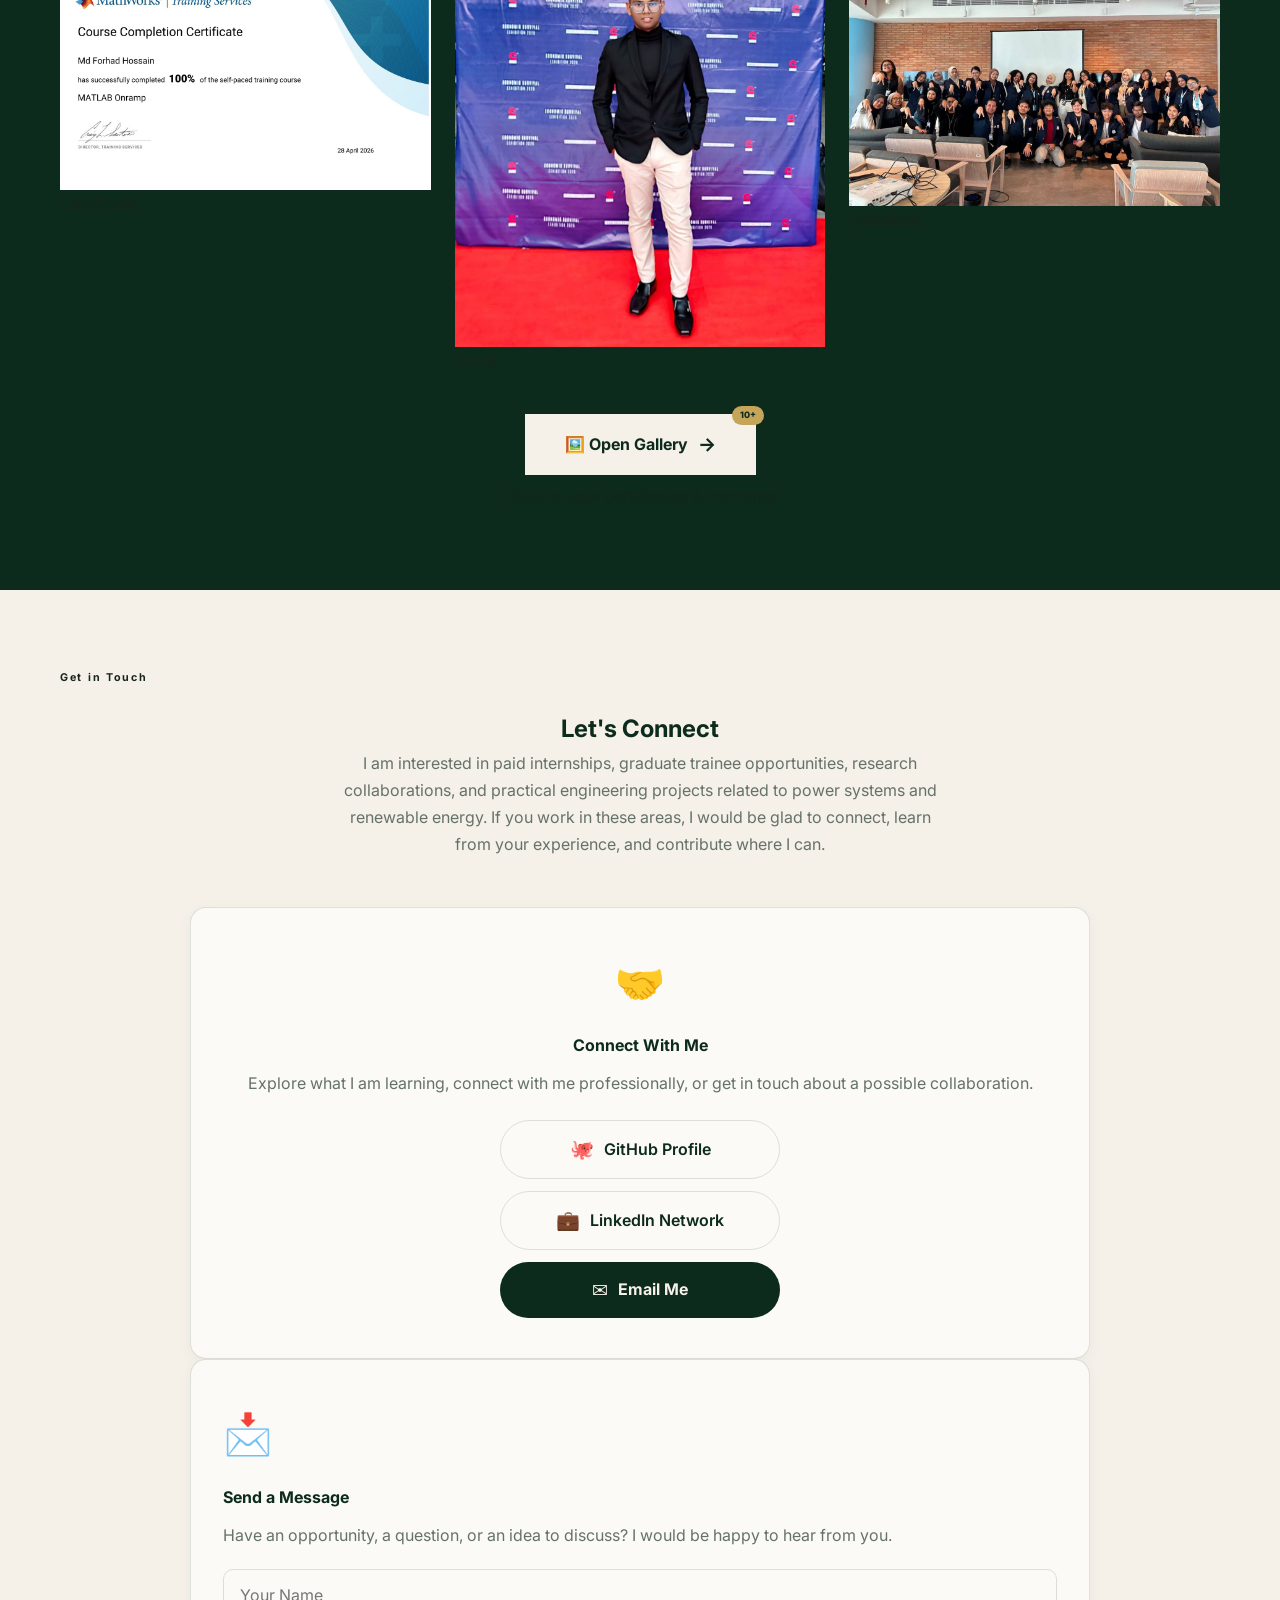
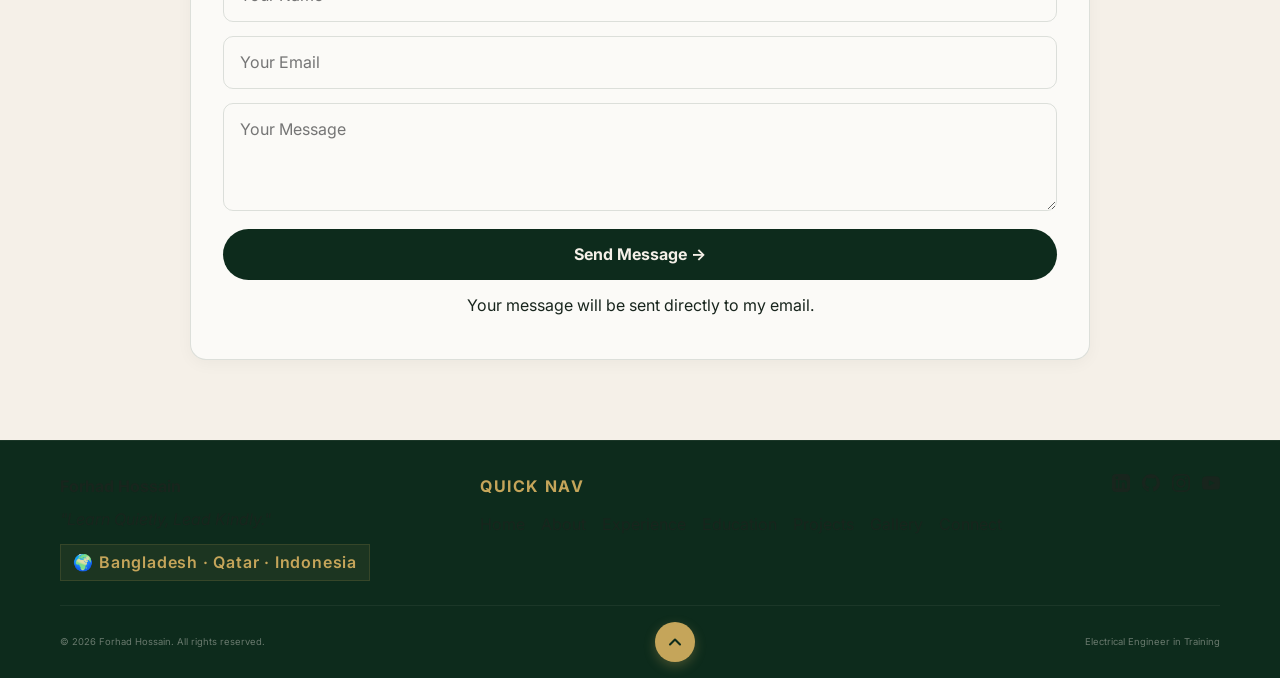
==== commit aa59c60d: "Correct portfolio content and remove unstarted project claims" ====
--- a/index.html
+++ b/index.html
@@ -1,419 +1,799 @@
 <!DOCTYPE html>
 <html lang="en">
 <head>
-  <meta charset="UTF-8" />
-  <meta name="viewport" content="width=device-width, initial-scale=1.0" />
-  <meta name="theme-color" content="#0D2B1C" />
-  <meta name="description" content="Md. Forhad Hossain is an Electrical Engineering student at President University, Indonesia, exploring power systems, intelligent technologies, and entrepreneurship." />
-  <meta name="author" content="Md. Forhad Hossain" />
-  <meta name="robots" content="index, follow" />
-  <link rel="canonical" href="https://forhadhossain.me/" />
-  <meta property="og:type" content="profile" />
-  <meta property="og:title" content="Md. Forhad Hossain | Engineering, Technology & Systems" />
-  <meta property="og:description" content="An Electrical Engineering student exploring power systems, intelligent technologies, and entrepreneurship." />
-  <meta property="og:url" content="https://forhadhossain.me/" />
-  <meta property="og:image" content="https://forhadhossain.me/assets/profile/profile.jpg" />
-  <meta property="og:image:alt" content="Portrait of Md. Forhad Hossain" />
-  <meta name="twitter:card" content="summary_large_image" />
-  <title>Md. Forhad Hossain | Engineering, Technology & Systems</title>
-  <link rel="icon" href="assets/logo/logo.png" type="image/png" />
-  <link rel="preconnect" href="https://fonts.googleapis.com" />
-  <link rel="preconnect" href="https://fonts.gstatic.com" crossorigin />
-  <link href="https://fonts.googleapis.com/css2?family=Inter:wght@400;500;600;700&family=Space+Grotesk:wght@400;500;600;700&display=swap" rel="stylesheet" />
-  <link rel="stylesheet" href="css/style.css" />
-  <script type="application/ld+json">
-  {
-    "@context": "https://schema.org",
-    "@type": "Person",
-    "name": "Md. Forhad Hossain",
-    "alternateName": "MFH",
-    "url": "https://forhadhossain.me/",
-    "image": "https://forhadhossain.me/assets/profile/profile.jpg",
-    "jobTitle": "Electrical Engineering Student",
-    "affiliation": {
-      "@type": "CollegeOrUniversity",
-      "name": "President University",
-      "url": "https://www.president.ac.id/"
-    },
-    "description": "Electrical Engineering student exploring power systems, intelligent technologies, and entrepreneurship.",
-    "knowsAbout": ["Electrical Engineering", "Power Systems", "AI and Automation", "Business Systems", "Energy Optimization"],
-    "sameAs": [
-      "https://www.linkedin.com/in/forhadhossain-ee/",
-      "https://github.com/forhadhossain-ee",
-      "https://www.instagram.com/forhad_hossain.ee/",
-      "https://www.youtube.com/@forhadhossain_ee"
-    ]
-  }
-  </script>
+    <meta charset="UTF-8" />
+    <meta name="viewport" content="width=device-width, initial-scale=1.0" />
+<meta name="google-site-verification" content="_zDaQH_l5Y5FE8YZBvgZEouAy9G4MSB9OnLDRJY1ybE" />
+    <!-- ════════════════════════════════════════════════════
+         PRIMARY META TAGS (SEO)
+         ════════════════════════════════════════════════════ -->
+    <title>Forhad Hossain | Electrical Engineering &amp; Power Systems</title>
+    <meta name="description" content="Forhad Hossain is an Electrical Engineering student at President University in Indonesia, focused on power systems and renewable energy. He brings 14 months of site-supervision experience in Qatar and is building basic familiarity with ETAP through learning case studies." />
+    <meta name="keywords" content="Forhad Hossain, Md Forhad Hossain, Electrical Engineering Student, Power Systems Student, President University, ETAP, IoT, Engineering Portfolio, Power System Analysis, Renewable Energy, Electrical Projects" />
+    <meta name="author" content="Forhad Hossain" />
+    <meta name="theme-color" content="#1B4332" />
+    <meta name="robots" content="index, follow" />
+    <link rel="canonical" href="https://forhadhossain.me/" />
+
+    <!-- ════════════════════════════════════════════════════
+         FAVICON
+         ════════════════════════════════════════════════════ -->
+    <link rel="icon" href="assets/logo/logo.png" type="image/png" />
+    <link rel="apple-touch-icon" href="assets/logo/logo.png" />
+
+    <!-- ════════════════════════════════════════════════════
+         OPEN GRAPH (Facebook, LinkedIn, WhatsApp)
+         ════════════════════════════════════════════════════ -->
+    <meta property="og:type" content="profile" />
+    <meta property="og:site_name" content="Forhad Hossain | Electrical Engineering Portfolio" />
+    <meta property="og:title" content="Forhad Hossain | Electrical Engineering Student · Power Systems" />
+    <meta property="og:description" content="Electrical Engineering student at President University, focused on power systems and renewable energy, with 14 months of site-supervision experience in Qatar." />
+    <meta property="og:url" content="https://forhadhossain.me/" />
+    <meta property="og:image" content="https://forhadhossain.me/assets/profile/profile.jpg" />
+    <meta property="og:image:alt" content="Forhad Hossain — Electrical Engineering student and Power Systems learner" />
+    <meta property="profile:first_name" content="Forhad" />
+    <meta property="profile:last_name" content="Hossain" />
+
+    <!-- ════════════════════════════════════════════════════
+         TWITTER CARD
+         ════════════════════════════════════════════════════ -->
+    <meta name="twitter:card" content="summary_large_image" />
+    <meta name="twitter:site" content="@forhadhossain_ee" />
+    <meta name="twitter:title" content="Forhad Hossain | Electrical Engineering Student · Power Systems" />
+    <meta name="twitter:description" content="Electrical Engineering student focused on power systems and renewable energy, with 14 months of site-supervision experience in Qatar." />
+    <meta name="twitter:image" content="https://forhadhossain.me/assets/profile/profile.jpg" />
+    <meta name="twitter:image:alt" content="Forhad Hossain — Electrical Engineering student and Power Systems learner" />
+
+    <!-- ════════════════════════════════════════════════════
+         GOOGLE FONTS
+         ════════════════════════════════════════════════════ -->
+    <link rel="preconnect" href="https://fonts.googleapis.com" />
+    <link rel="preconnect" href="https://fonts.gstatic.com" crossorigin="" />
+    <link href="https://fonts.googleapis.com/css2?family=Inter:wght@400;600;700&amp;family=Space+Grotesk:wght@700;800&amp;display=swap" rel="stylesheet" />
+
+    <!-- ════════════════════════════════════════════════════
+         EXTERNAL STYLESHEETS
+         ════════════════════════════════════════════════════ -->
+    <link rel="stylesheet" href="css/style.css" />
+
+    <!-- ════════════════════════════════════════════════════
+         STRUCTURED DATA (JSON-LD) — ENTITY SEO
+         ════════════════════════════════════════════════════ -->
+    <script type="application/ld+json">
+    {
+      "@context": "https://schema.org",
+      "@graph": [
+        {
+          "@type": "WebSite",
+          "@id": "https://forhadhossain.me/#website",
+          "url": "https://forhadhossain.me/",
+          "name": "Forhad Hossain — Electrical Engineering Portfolio",
+          "description": "Personal portfolio of Forhad Hossain, an Electrical Engineering student at President University in Indonesia, focused on Power Systems and interested in renewable energy.",
+          "inLanguage": "en-US",
+          "publisher": {
+            "@id": "https://forhadhossain.me/#person"
+          }
+        },
+        {
+          "@type": "Person",
+          "@id": "https://forhadhossain.me/#person",
+          "name": "Forhad Hossain",
+          "alternateName": "Md Forhad Hossain",
+          "url": "https://forhadhossain.me/",
+          "image": "https://forhadhossain.me/assets/profile/profile.jpg",
+          "jobTitle": "Electrical Engineering Student",
+          "affiliation": {
+            "@type": "CollegeOrUniversity",
+            "name": "President University",
+            "sameAs": "https://www.president.ac.id/"
+          },
+          "description": "Forhad Hossain is an Electrical Engineering student at President University in Indonesia, focused on Power Systems. He has 14 months of site-supervision experience in Qatar and is building foundational familiarity with ETAP and IoT through coursework and project work.",
+          "knowsAbout": [
+            "Electrical Engineering",
+            "Power Systems",
+            "Power System Analysis",
+            "ETAP",
+            "IoT",
+            "Renewable Energy",
+            "Circuit Analysis",
+            "Embedded Systems",
+            "Load Flow Analysis",
+            "Short Circuit Analysis",
+            "Protection Coordination"
+          ],
+          "email": "mailto:ee.forhad.hossain@gmail.com",
+          "sameAs": [
+            "https://www.linkedin.com/in/forhadhossain-ee/",
+            "https://github.com/forhadhossain-ee",
+            "https://www.instagram.com/forhad_hossain.ee/",
+            "https://www.youtube.com/@forhadhossain_ee"
+          ]
+        }
+      ]
+    }
+    </script>
 </head>
 <body>
-  <a class="skip-link" href="#main">Skip to content</a>
-  <div class="scroll-progress" aria-hidden="true"><span id="scroll-progress-bar"></span></div>
-
-  <header class="site-header">
-    <nav class="nav container" aria-label="Main navigation">
-      <a class="brand" href="#home" aria-label="MFH home">
-        <span class="brand-mark">MFH<span>.</span></span>
-        <span class="brand-caption">PERSONAL PORTFOLIO</span>
-      </a>
-      <div class="nav-links" id="primary-navigation">
-        <a class="nav-link is-active" href="#home">Home</a>
-        <a class="nav-link" href="#about">About</a>
-        <a class="nav-link" href="#interests">Interests</a>
-        <a class="nav-link" href="#work">Work</a>
-        <a class="nav-link" href="#journey">Journey</a>
-        <a class="nav-link" href="#contact">Contact</a>
-      </div>
-      <a class="nav-cta" href="#contact">Let's connect <span aria-hidden="true">↗</span></a>
-      <button class="menu-toggle" type="button" aria-label="Open navigation menu" aria-controls="mobile-navigation" aria-expanded="false">
-        <span></span><span></span>
-      </button>
-    </nav>
-    <div class="mobile-navigation" id="mobile-navigation" aria-label="Mobile navigation" aria-hidden="true">
-      <a href="#home">Home</a>
-      <a href="#about">About</a>
-      <a href="#interests">Interests</a>
-      <a href="#work">Work</a>
-      <a href="#journey">Journey</a>
-      <a href="#contact">Contact</a>
-      <a class="mobile-connect" href="#contact">Let's connect <span aria-hidden="true">↗</span></a>
+
+    <!-- ============================================================
+         NAVIGATION
+         ============================================================ -->
+    <div class="nav-wrap">
+        <nav class="nav is-condensed">
+            <a href="#home" class="nav__logo">
+                <img src="assets/logo/logo.png" alt="Forhad Hossain Logo" style="height: 32px; width: auto; flex-shrink: 0;" />
+                Forhad Hossain
+            </a>
+            <div class="nav__links">
+                <span class="nav__indicator is-visible"></span>
+                <a href="#home" class="nav__link is-active">Home</a>
+                <a href="#about" class="nav__link">About</a>
+                <a href="#experience" class="nav__link">Experience</a>
+                <a href="#education" class="nav__link">Education</a>
+                <a href="#skills" class="nav__link">Skills</a>
+                <a href="pages/projects.html" class="nav__link">Projects</a>
+                <a href="#gallery" class="nav__link">Gallery</a>
+                <a href="#cta" class="nav__link">Connect</a>
+            </div>
+            <a href="#cta" class="nav__cta">Connect</a>
+            <button class="nav__burger" aria-label="Open menu">
+                <span></span><span></span><span></span>
+            </button>
+        </nav>
     </div>
-  </header>
-
-  <main id="main">
-    <section class="hero section-dark" id="home">
-      <div class="hero-grid-lines" aria-hidden="true"></div>
-      <div class="container hero-layout">
-        <div class="hero-copy reveal">
-          <p class="eyebrow eyebrow-light"><span class="eyebrow-dot"></span> ELECTRICAL ENGINEERING · PRESIDENT UNIVERSITY</p>
-          <h1>Engineering minds.<br /><em>Building</em> what's next.</h1>
-          <p class="hero-description">I'm Md. Forhad Hossain, an Electrical Engineering student exploring the intersection of power systems, intelligent technologies, and entrepreneurship. I enjoy understanding complex systems, discovering opportunities, and turning ideas into practical solutions.</p>
-          <div class="hero-actions">
-            <a class="button button-light" href="#work">Explore my work <span aria-hidden="true">↘</span></a>
-            <a class="text-link text-link-light" href="#contact">Get in touch <span aria-hidden="true">↗</span></a>
-          </div>
-          <div class="hero-meta">
-            <div><span class="meta-label">CURRENTLY</span><span class="meta-value">Undergraduate student</span></div>
-            <div><span class="meta-label">FOCUS</span><span class="meta-value">Power systems</span></div>
-            <div><span class="meta-label">BASED IN</span><span class="meta-value">Indonesia</span></div>
-          </div>
-        </div>
-
-        <div class="hero-visual reveal">
-          <div class="hero-orbit orbit-one" aria-hidden="true"></div>
-          <div class="hero-orbit orbit-two" aria-hidden="true"></div>
-          <div class="hero-photo-frame">
-            <img src="assets/profile/profile.jpg" alt="Portrait of Md. Forhad Hossain" fetchpriority="high" />
-            <div class="photo-index">MFH / 01</div>
-          </div>
-          <div class="floating-note note-top"><span class="note-symbol">∿</span><span><strong>Systems thinker</strong><small>Curiosity into clarity</small></span></div>
-          <div class="floating-note note-bottom"><span class="note-symbol note-symbol-gold">↗</span><span><strong>Always building</strong><small>Student → Builder → Founder</small></span></div>
-          <span class="visual-coordinate" aria-hidden="true">06°53' S / 107°32' E</span>
-        </div>
-      </div>
-      <div class="hero-bottom container">
-        <span>SCROLL TO EXPLORE</span><span class="scroll-line" aria-hidden="true"></span><span>01 / 06</span>
-      </div>
+    <div class="nav__mobile">
+        <a href="#home">Home</a>
+        <a href="#about">About</a>
+        <a href="#experience">Experience</a>
+        <a href="#education">Education</a>
+        <a href="#skills">Skills</a>
+        <a href="pages/projects.html">Projects</a>
+        <a href="#gallery">Gallery</a>
+        <a href="#cta">Connect</a>
+    </div>
+
+    <!-- ============================================================
+         HERO
+         ============================================================ -->
+    <header id="home" class="section--dark">
+        <div class="container hero-grid">
+            <div class="reveal is-visible hero-content">
+                <p class="eyebrow">Power Systems · Renewable Energy · Electrical Design</p>
+                <h1>Forhad Hossain</h1>
+                <p class="lead">
+                 I study Electrical Engineering at President University in Indonesia, with a focus on power systems and an interest in renewable energy. Before university, I spent 14 months in site supervision in Qatar. I am now building my technical foundation through coursework and practical work with ETAP, , and .
+                </p>
+                <div class="hero-btns-container">
+                    <a href="assets/resume/Forhad-Hossain-CV.pdf" class="btn btn--on-dark" download>Download CV</a>
+                    <a href="#projects" class="btn btn--ghost-dark">View Projects</a>
+                    <a href="https://www.linkedin.com/in/forhadhossain-ee/" target="_blank" rel="noopener" class="btn btn--linkedin">
+                        <svg xmlns="http://www.w3.org/2000/svg" width="18" height="18" viewBox="0 0 24 24" fill="currentColor" style="margin-right: 8px;">
+                            <path d="M19 0h-14c-2.761 0-5 2.239-5 5v14c0 2.761 2.239 5 5 5h14c2.762 0 5-2.239 5-5v-14c0-2.761-2.238-5-5-5zm-11 19h-3v-11h3v11zm-1.5-12.268c-.966 0-1.75-.79-1.75-1.764s.784-1.764 1.75-1.764 1.75.79 1.75 1.764-.783 1.764-1.75 1.764zm13.5 12.268h-3v-5.604c0-3.368-4-3.113-4 0v5.604h-3v-11h3v1.765c1.396-2.586 7-2.777 7 2.476v6.759z" />
+                        </svg>
+                        LinkedIn
+                    </a>
+                </div>
+                <ul class="hero-credentials" aria-label="Professional focus">
+                    <li><strong>Focus</strong><span>Power Systems</span></li>
+                    <li><strong>Interest</strong><span>Renewable Energy</span></li>
+                    <li><strong>Open to</strong><span>Paid internships &amp; collaboration</span></li>
+                </ul>
+            </div>
+            <div class="reveal is-visible hero-photo">
+                <div class="asset-slot">
+                    <img src="assets/profile/profile.jpg" alt="Forhad Hossain, Electrical Engineering student" />
+                </div>
+            </div>
+        </div>
+    </header>
+
+    <!-- ============================================================
+         ABOUT
+         ============================================================ -->
+    <section id="about" class="section--paper">
+        <div class="container about-grid-layout">
+            <div class="about-sticky-header reveal is-visible">
+                <p class="eyebrow">About</p>
+                <h2>An Engineer in Progress</h2>
+            </div>
+            <div class="reveal is-visible">
+               <p class="lead">
+    My path into electrical engineering started with practical work.
+</p>
+
+<p>
+    Before starting my Electrical Engineering studies, I spent 14 months as a <strong>Site Supervisor</strong> with <strong>QBD POWER TRADING CONTRACTING &amp; CLEANING SERVICES</strong> in <strong>Qatar</strong>. My work involved coordinating daily site activities, assigning tasks, and communicating with the team. It gave me a practical view of how planning, clear responsibilities, and reliable communication shape the way work gets done.
+</p>
+
+<p>
+    I now study <strong>Electrical Engineering</strong> at <strong>President University</strong> in Indonesia, with a focus on <strong>Power Systems</strong>. Through coursework and practice with <strong>ETAP</strong>, <strong></strong>, and <strong></strong>, I am building a stronger understanding of how electrical systems are modeled and designed. I am particularly interested in power systems and renewable energy, especially how reliable electricity networks can accommodate more renewable generation.
+</p>
+                <div class="tag-row">
+                    <span class="tag tag--sage">Practical Thinking</span>
+                    <span class="tag tag--sage">Clear Communication</span>
+                    <span class="tag tag--sage">Consistent Learning</span>
+                    <span class="tag tag--sage">Responsible Work</span>
+                </div>
+            </div>
+        </div>
     </section>
 
-    <section class="identity-strip" aria-label="Areas of interest">
-      <div class="container strip-inner">
-        <span>Electrical engineering</span><i aria-hidden="true"></i>
-        <span>AI & intelligent automation</span><i aria-hidden="true"></i>
-        <span>Business systems</span><i aria-hidden="true"></i>
-        <span>Entrepreneurship</span>
-      </div>
+    <!-- ============================================================
+     EXPERIENCE
+     ============================================================ -->
+<section id="experience" class="section--dark">
+    <div class="container">
+        <div class="section-head reveal is-visible">
+            <p class="eyebrow">Professional Background</p>
+            <h2>Field Experience &amp; Operations</h2>
+        </div>
+
+        <div class="exp-row reveal is-visible">
+            <div class="exp-image-col">
+                <img src="assets/experience/site-work.jpg" alt="Site Work in Qatar" />
+            </div>
+
+            <div class="exp-card-col">
+                <article class="card card--dark exp-card-focused">
+                    <div class="exp-card-header">
+                        <h3 class="exp-company-name">QBD POWER TRADING CONTRACTING &amp; CLEANING SERVICES</h3>
+                        <h4 class="exp-role-title">Site Supervisor</h4>
+                        <h5 class="exp-section-label">What I Worked On</h5>
+                    </div>
+
+                    <div class="metric-container">
+                        <div class="metric-item">
+                            <span class="metric-num">01.</span>
+                            <div class="metric-text">
+                                <strong>Site Coordination:</strong> Coordinated daily site activities, assigned tasks, and helped keep manpower organized.
+                            </div>
+                        </div>
+
+                        <div class="metric-item">
+                            <span class="metric-num">02.</span>
+                            <div class="metric-text">
+                                <strong>Team Coordination:</strong> Worked with team members to clarify responsibilities and keep day-to-day activities organized.
+                            </div>
+                        </div>
+
+                        <div class="metric-item">
+                            <span class="metric-num">03.</span>
+                            <div class="metric-text">
+                                <strong>Communication &amp; Records:</strong> Kept routine communication and work documentation clear and up to date.
+                            </div>
+                        </div>
+
+                        <div class="metric-item">
+                            <span class="metric-num">04.</span>
+                            <div class="metric-text">
+                                <strong>Work Organization:</strong> Looked for practical ways to organize tasks and keep daily work moving.
+                            </div>
+                        </div>
+                    </div>
+                </article>
+            </div>
+        </div>
+
+        <div class="exp-lessons-row reveal is-visible">
+            <div class="exp-lessons-summary">
+                <h4>What Stayed With Me</h4>
+                <p>
+                    The site taught me to look beyond the task in front of me: understand what needs to happen, who is responsible, and how one part of the work affects the next. I carry that practical mindset into my engineering studies.
+                </p>
+            </div>
+        </div>
+    </div>
+</section>
+
+    <!-- ============================================================
+     EDUCATION
+     ============================================================ -->
+<section id="education" class="section--paper">
+    <div class="container edu-main-info">
+        <div class="reveal is-visible">
+            <p class="eyebrow">Academic Foundation</p>
+            <h2>Building the Theory Behind the Work</h2>
+
+            <div class="edu-university-name">President University</div>
+            <p class="location-text">Cikarang, Indonesia</p>
+
+            <div class="edu-degree-meta">
+                <strong>B.E. Electrical Engineering</strong><br>
+                Specialization: Power Systems<br>
+                Jan 2026 – Present
+            </div>
+
+            <div class="edu-tag-container">
+                <span class="tag tag--edu">Electric Power Engineering</span>
+                <span class="tag tag--edu">Renewable Energy</span>
+                <span class="tag tag--edu">Circuit Analysis</span>
+                <span class="tag tag--edu">Object-Oriented Programming</span>
+            </div>
+
+            <div class="edu-achievement-row">
+                <div class="edu-mini-card">
+                    <h4>Current CGPA</h4>
+                    <div class="cgpa-val">3.93</div>
+                    <p class="cgpa-label-sub">out of 4.00</p>
+                </div>
+
+                <div class="edu-mini-card">
+                    <h4>Technical Focus</h4>
+                    <div class="edu-focus-list">
+                        <div class="focus-item">
+                            <div class="focus-text">
+                                <strong>ETAP</strong>
+                                <span>SLD &amp; Modeling</span>
+                            </div>
+                        </div>
+
+                        <div class="focus-item">
+                            <div class="focus-text">
+                                <strong></strong>
+                                <span>Wiring &amp; Layout</span>
+                            </div>
+                        </div>
+
+                        <div class="focus-item">
+                            <div class="focus-text">
+                                <strong></strong>
+                                <span>Simulation</span>
+                            </div>
+                        </div>
+
+                        <div class="focus-item">
+                            <div class="focus-text">
+                                <strong>Excel</strong>
+                                <span>Engineering Calc</span>
+                            </div>
+                        </div>
+                    </div>
+                </div>
+            </div>
+        </div>
+    </div>
+</section>
+  <!-- ============================================================
+     SKILLS
+     ============================================================ -->
+<section id="skills" class="section--dark">
+    <div class="container">
+        <div class="section-head reveal is-visible">
+            <p class="eyebrow">Capability in Progress</p>
+            <h2>Tools I’m Building With</h2>
+            <p>
+                I am developing these capabilities through university coursework, software practice, and small engineering projects. The descriptions below reflect areas I am working on, not claims of professional-level mastery.
+            </p>
+        </div>
+
+        <div class="skills-grid">
+
+            <!-- ENGINEERING SOFTWARE -->
+            <div class="skill-category-card reveal is-visible">
+                <h3>Engineering Software</h3>
+                <div class="skill-item">
+                    <div class="skill-info">
+                        <span class="skill-name">ETAP</span>
+                    </div>
+                    <span class="skill-desc">Basic familiarity developed through six completed learning case studies. This is learning-stage experience, not professional-level proficiency.</span>
+                </div>
+            </div>
+
+
+            <!-- ENGINEERING & ANALYSIS -->
+            <div class="skill-category-card reveal is-visible">
+                <h3>Engineering &amp; Analysis</h3>
+
+                <div class="skill-item">
+                    <div class="skill-info">
+                        <span class="skill-name">Power System Analysis</span>
+                    </div>
+                    <span class="skill-desc">Building an understanding of power-system models and analysis.</span>
+                    <div class="skill-bar-bg">
+                        <div class="skill-bar-fill" style="width:85%;"></div>
+                    </div>
+                </div>
+
+                <div class="skill-item">
+                    <div class="skill-info">
+                        <span class="skill-name">Electrical Design</span>
+                    </div>
+                    <span class="skill-desc">Practicing electrical schematics and system layouts.</span>
+                    <div class="skill-bar-bg">
+                        <div class="skill-bar-fill" style="width:80%;"></div>
+                    </div>
+                </div>
+
+                <div class="skill-item">
+                    <div class="skill-info">
+                        <span class="skill-name">Engineering Calculations</span>
+                    </div>
+                    <span class="skill-desc">Applying technical calculations in coursework and engineering exercises.</span>
+                    <div class="skill-bar-bg">
+                        <div class="skill-bar-fill" style="width:80%;"></div>
+                    </div>
+                </div>
+            </div>
+
+
+            <!-- FIELD OPERATIONS -->
+            <div class="skill-category-card reveal is-visible">
+                <div class="premium-badge">Field experience</div>
+                <h3>Field Operations</h3>
+
+                <div class="skill-item">
+                    <div class="skill-info">
+                        <span class="skill-name">Site Supervision</span>
+                    </div>
+                    <span class="skill-desc">14 months of site-supervision experience in Qatar.</span>
+                    <div class="skill-bar-bg">
+                        <div class="skill-bar-fill" style="width:100%;"></div>
+                    </div>
+                </div>
+
+                <div class="skill-item">
+                    <div class="skill-info">
+                        <span class="skill-name">Project Documentation</span>
+                    </div>
+                    <span class="skill-desc">Working with timesheets, progress records, and routine site documentation.</span>
+                    <div class="skill-bar-bg">
+                        <div class="skill-bar-fill" style="width:95%;"></div>
+                    </div>
+                </div>
+
+                <div class="skill-item">
+                    <div class="skill-info">
+                        <span class="skill-name">Team Coordination</span>
+                    </div>
+                    <span class="skill-desc">Coordinating with workers and communicating day-to-day site requirements.</span>
+                    <div class="skill-bar-bg">
+                        <div class="skill-bar-fill" style="width:90%;"></div>
+                    </div>
+                </div>
+            </div>
+
+        </div>
+    </div>
+</section>
+
+   <!-- ============================================================
+     PROJECTS (Homepage Preview)
+     ============================================================ -->
+<section id="projects" class="section--paper">
+    <div class="container">
+        <div class="section-head reveal is-visible">
+            <div>
+                <p class="eyebrow">Evidence of Learning</p>
+                <h2>Selected Engineering Work</h2>
+            </div>
+
+            <a href="pages/projects.html" class="btn btn--outline">
+                View Full Project Log →
+            </a>
+        </div>
+
+        <div class="card-grid">
+
+            <!-- ====================================================
+                 PROJECT 01 — IoT FLOOD TRACKING SENSOR
+                 ==================================================== -->
+            <a href="pages/projects.html#iot" class="card card--featured reveal is-visible">
+                <div class="asset-slot">
+                    <img
+                        src="assets/projects/iot/flood-sensor.jpg"
+                        alt="IoT Flood Tracking Sensor"
+                        loading="lazy"
+                    />
+                    <div class="view-overlay">🔗 View Project</div>
+                </div>
+
+                <div class="tag-row">
+                    <span class="tag tag--gold">Applied Project</span>
+                    <span class="tag tag--gold">Speaker/Presenter</span>
+                </div>
+
+                <h3>IoT Flood Tracking Sensor</h3>
+
+                <p>
+                    An IoT-based flood-monitoring and alert project that I presented as a Key Speaker at President University's Living Plaza exhibition.
+                </p>
+            </a>
+
+
+            <!-- ====================================================
+                 PROJECT 02 — ETAP POWER SYSTEMS
+                 ==================================================== -->
+            <a href="pages/projects.html#etap" class="card card--large reveal is-visible">
+                <div class="asset-slot">
+                    <img
+                        src="assets/projects/etap/beginner-01.jpg"
+                        alt="ETAP Power Systems"
+                        loading="lazy"
+                    />
+                    <div class="view-overlay">🔗 View Project</div>
+                </div>
+
+                <div class="tag-row">
+                    <span class="tag tag--sage">Power Systems</span>
+                    <span class="tag">ETAP Practice</span>
+                </div>
+
+                <h3>ETAP Power Systems</h3>
+
+                <p>
+                    I have completed six basic-level ETAP learning case studies. I am reviewing the supporting evidence before selecting examples for detailed presentation.
+                </p>
+            </a>
+
+        </div>
+    </div>
+</section>
+    <!-- ============================================================
+     GALLERY SECTION
+     ============================================================ -->
+<section id="gallery" class="section--dark" style="padding:80px 0; background:var(--forest);">
+    <div class="container">
+
+        <div class="section-head" style="text-align:center; margin-bottom:40px;">
+            <p class="eyebrow" style="color:var(--gold);">
+                Professional Milestones
+            </p>
+
+            <h2 style="color:var(--on-dark);">
+                Evidence Beyond the Projects
+            </h2>
+
+            <p style="color:var(--on-dark-muted); max-width:600px; margin:0 auto;">
+                Certificates, presentations, events, and milestones that document
+                the journey behind the work.
+            </p>
+        </div>
+
+        <div class="gallery-preview-grid"
+             style="display:grid; grid-template-columns:repeat(3,1fr); gap:24px; margin-bottom:40px;">
+
+            <div class="gallery-preview-card"
+                 style="border-color:rgba(245,240,232,0.15);">
+
+                <img
+                    src="assets/gallery/thumb-01.jpg"
+                    alt="Certificate Preview"
+                    loading="lazy"
+                />
+
+                <div class="gallery-label">
+                    Certificate
+                </div>
+            </div>
+
+            <div class="gallery-preview-card"
+                 style="border-color:rgba(245,240,232,0.15);">
+
+                <img
+                    src="assets/gallery/thumb-02.jpg"
+                    alt="Event Photo"
+                    loading="lazy"
+                />
+
+                <div class="gallery-label">
+                    Event
+                </div>
+            </div>
+
+            <div class="gallery-preview-card"
+                 style="border-color:rgba(245,240,232,0.15);">
+
+                <img
+                    src="assets/gallery/thumb-03.jpg"
+                    alt="Achievement"
+                    loading="lazy"
+                />
+
+                <div class="gallery-label">
+                    Milestone
+                </div>
+            </div>
+
+        </div>
+
+        <div style="text-align:center;">
+
+            <button
+                onclick="toggleGallery()"
+                class="btn gallery-toggle-btn"
+                style="padding:14px 40px; font-size:var(--t-base); border-radius:var(--r-pill); background:var(--cream); color:var(--forest); cursor:pointer; border:none; font-weight:700; transition:all 0.3s ease; display:inline-flex; align-items:center; gap:10px; position:relative;"
+            >
+                🖼️ Open Gallery
+
+                <span
+                    style="display:inline-block; transition:transform 0.3s ease; font-size:1.2rem;"
+                >
+                    →
+                </span>
+
+                <span
+                    style="position:absolute; top:-8px; right:-8px; background:var(--gold); color:var(--forest); font-size:0.55rem; font-weight:800; padding:2px 8px; border-radius:50px;"
+                >
+                    10+
+                </span>
+            </button>
+
+            <p
+                style="color:var(--on-dark-muted); font-size:var(--t-xs); margin-top:8px; opacity:0.7;"
+            >
+                Click to view certificates &amp; moments
+            </p>
+
+        </div>
+
+        <div
+            id="fullGallery"
+            style="display:none; margin-top:48px; padding-top:48px; border-top:2px solid var(--gold);"
+        >
+
+            <div class="slideshow-container">
+
+                <div
+                    class="slideshow-wrapper"
+                    id="gallerySlideshow"
+                ></div>
+
+                <button
+                    class="slideshow-btn slideshow-btn--prev"
+                    onclick="changeSlide(-1)"
+                >
+                    ❮
+                </button>
+
+                <button
+                    class="slideshow-btn slideshow-btn--next"
+                    onclick="changeSlide(1)"
+                >
+                    ❯
+                </button>
+
+            </div>
+
+            <div
+                class="slideshow-dots"
+                id="galleryDots"
+            ></div>
+
+            <div style="text-align:center; margin-top:32px;">
+
+                <button
+                    onclick="toggleGallery()"
+                    class="btn"
+                    style="padding:12px 32px; border-radius:var(--r-pill); background:transparent; color:var(--on-dark); cursor:pointer; border:1px solid var(--on-dark-muted); font-weight:600; transition:all 0.3s ease;"
+                >
+                    ✕ Close Gallery
+                </button>
+
+            </div>
+
+        </div>
+
+    </div>
+</section>
+
+    <!-- ============================================================
+         CTA SECTION
+         ============================================================ -->
+    <section id="cta" class="section--paper" style="padding:80px 0; background:var(--cream);">
+        <div class="container">
+            <div class="section-head" style="text-align:center; margin-bottom:48px;">
+                <p class="eyebrow" style="color:var(--gold-deep);">Get in Touch</p>
+                <h2 style="color:var(--forest);">Let's Connect</h2>
+                <p style="color:var(--muted); max-width:600px; margin:0 auto;">
+                    I am interested in paid internships, graduate trainee opportunities, research collaborations, and practical engineering projects related to power systems and renewable energy. If you work in these areas, I would be glad to connect, learn from your experience, and contribute where I can.
+                </p>
+            </div>
+
+            <div class="cta-grid" style="max-width:900px; margin:0 auto;">
+                
+                <div class="cta-card" style="background:var(--paper); border:1px solid var(--line); border-radius:16px; padding:40px 32px; transition:transform 0.3s ease, box-shadow 0.3s ease, border-color 0.3s ease; text-align:center; box-shadow:0 4px 16px rgba(0,0,0,0.04);">
+                    <div style="font-size:2.5rem; margin-bottom:16px;">🤝</div>
+                    <h3 style="color:var(--forest); font-size:var(--t-xl); margin-bottom:12px;">Connect With Me</h3>
+                    <p style="color:var(--muted); font-size:var(--t-sm); margin-bottom:24px; line-height:1.6;">
+                        Explore what I am learning, connect with me professionally, or get in touch about a possible collaboration.
+                    </p>
+                    <div style="display:flex; flex-direction:column; gap:12px; align-items:center;">
+                        <a href="https://github.com/forhadhossain-ee" target="_blank" class="cta-btn" style="display:inline-flex; align-items:center; gap:10px; background:var(--canvas); color:var(--forest); padding:12px 24px; border-radius:50px; text-decoration:none; font-weight:600; transition:all 0.3s ease; width:100%; max-width:280px; justify-content:center; border:1px solid var(--line);" rel="me noopener noreferrer">
+                            <span style="font-size:1.2rem;">🐙</span> GitHub Profile
+                        </a>
+                        <a href="https://www.linkedin.com/in/forhadhossain-ee/" target="_blank" class="cta-btn" style="display:inline-flex; align-items:center; gap:10px; background:var(--canvas); color:var(--forest); padding:12px 24px; border-radius:50px; text-decoration:none; font-weight:600; transition:all 0.3s ease; width:100%; max-width:280px; justify-content:center; border:1px solid var(--line);" rel="me noopener noreferrer">
+                            <span style="font-size:1.2rem;">💼</span> LinkedIn Network
+                        </a>
+                        <a href="mailto:ee.forhad.hossain@gmail.com" class="cta-btn" style="display:inline-flex; align-items:center; gap:10px; background:var(--forest); color:var(--cream); padding:12px 24px; border-radius:50px; text-decoration:none; font-weight:700; transition:all 0.3s ease; width:100%; max-width:280px; justify-content:center; border:none;">
+                            <span style="font-size:1.2rem;">✉️</span> Email Me
+                        </a>
+                    </div>
+                </div>
+
+                <div class="cta-card" style="background:var(--paper); border:1px solid var(--line); border-radius:16px; padding:40px 32px; transition:transform 0.3s ease, box-shadow 0.3s ease, border-color 0.3s ease; box-shadow:0 4px 16px rgba(0,0,0,0.04);">
+                    <div style="font-size:2.5rem; margin-bottom:16px;">📩</div>
+                    <h3 style="color:var(--forest); font-size:var(--t-xl); margin-bottom:12px;">Send a Message</h3>
+                    <p style="color:var(--muted); font-size:var(--t-sm); margin-bottom:20px; line-height:1.6;">
+                        Have an opportunity, a question, or an idea to discuss? I would be happy to hear from you.
+                    </p>
+                    <form action="mailto:ee.forhad.hossain@gmail.com" method="post" enctype="text/plain" style="display:grid; gap:14px;">
+                        <input type="text" name="name" placeholder="Your Name" required style="padding:12px 16px; background:var(--canvas); border:1px solid var(--line); border-radius:10px; color:var(--forest); font-family:inherit; font-size:var(--t-sm); outline:none; transition:border-color 0.3s ease;">
+                        <input type="email" name="email" placeholder="Your Email" required style="padding:12px 16px; background:var(--canvas); border:1px solid var(--line); border-radius:10px; color:var(--forest); font-family:inherit; font-size:var(--t-sm); outline:none; transition:border-color 0.3s ease;">
+                        <textarea name="message" placeholder="Your Message" rows="3" required style="padding:12px 16px; background:var(--canvas); border:1px solid var(--line); border-radius:10px; color:var(--forest); font-family:inherit; font-size:var(--t-sm); outline:none; resize:vertical; transition:border-color 0.3s ease;"></textarea>
+                        <button type="submit" style="background:var(--forest); color:var(--cream); padding:12px 24px; border:none; border-radius:50px; font-weight:700; font-size:var(--t-sm); cursor:pointer; transition:all 0.3s ease; margin-top:4px;">
+                            Send Message →
+                        </button>
+                    </form>
+                    <p style="font-size:var(--t-xs); color:var(--faint); margin-top:12px; text-align:center;">
+                        Your message will be sent directly to my email.
+                    </p>
+                </div>
+            </div>
+        </div>
     </section>
 
-    <section class="section section-paper" id="about">
-      <div class="container about-layout">
-        <div class="section-intro reveal">
-          <p class="eyebrow"><span>01</span> / A LITTLE ABOUT ME</p>
-          <h2>Curiosity drives<br /><em>everything.</em></h2>
-          <p class="intro-note">A practical mindset, an engineering foundation, and a long view.</p>
-        </div>
-        <div class="about-content reveal">
-          <p class="about-lead">I like looking at the bigger system, not only the individual component.</p>
-          <p>I'm currently pursuing an undergraduate degree in Electrical Engineering at President University, Indonesia, with a growing focus on power systems. My interests extend beyond traditional engineering. I'm curious about how electrical infrastructure, intelligent technologies, and business systems can work together to solve real-world problems.</p>
-          <p>Before and alongside my studies, I have gained experience in business operations and administration. That experience has shaped how I approach work: understand the process, identify what matters, and make the system work better.</p>
-          <p>My journey is still developing. I'm focused on building the knowledge, technical ability, and practical experience required to create meaningful work over time.</p>
-          <div class="about-signature"><span class="signature-line"></span><span>Md. Forhad Hossain</span></div>
-        </div>
-      </div>
-      <div class="container pillars-grid">
-        <article class="pillar-card reveal">
-          <span class="pillar-number">01</span>
-          <div class="pillar-icon" aria-hidden="true">⌁</div>
-          <h3>Engineer</h3>
-          <p>Understanding electrical systems, power infrastructure, and the principles behind reliable energy.</p>
-          <span class="pillar-foot">THINK IN SYSTEMS</span>
-        </article>
-        <article class="pillar-card reveal">
-          <span class="pillar-number">02</span>
-          <div class="pillar-icon" aria-hidden="true">◈</div>
-          <h3>Innovator</h3>
-          <p>Exploring AI, automation, and practical technologies that make complex work more efficient.</p>
-          <span class="pillar-foot">EXPLORE POSSIBILITIES</span>
-        </article>
-        <article class="pillar-card reveal">
-          <span class="pillar-number">03</span>
-          <div class="pillar-icon" aria-hidden="true">↗</div>
-          <h3>Entrepreneur</h3>
-          <p>Learning business strategy, operational thinking, and how useful ideas become scalable systems.</p>
-          <span class="pillar-foot">BUILD WITH PURPOSE</span>
-        </article>
-      </div>
-    </section>
-
-    <section class="section section-green" id="interests">
-      <div class="container">
-        <div class="section-heading section-heading-light reveal">
-          <div>
-            <p class="eyebrow eyebrow-light"><span>02</span> / AREAS OF EXPLORATION</p>
-            <h2>Where my interests<br /><em>intersect.</em></h2>
-          </div>
-          <p class="section-heading-note">Three connected fields. One curiosity: how can we design systems that work smarter?</p>
-        </div>
-        <div class="interest-grid">
-          <article class="interest-card reveal">
-            <div class="interest-top"><span>01 / ENGINEERING</span><span class="interest-arrow" aria-hidden="true">↗</span></div>
-            <div class="interest-graphic graphic-power" aria-hidden="true">
-              <svg viewBox="0 0 320 150" role="presentation">
-                <path d="M8 105H75L105 42L137 116L170 68L199 105H312" />
-                <path class="graphic-secondary" d="M8 125H312M8 25H312M75 18V132M199 18V132" />
-                <circle cx="105" cy="42" r="5" /><circle cx="170" cy="68" r="5" />
-              </svg>
-            </div>
-            <h3>Electrical Engineering<br />& Power Systems</h3>
-            <p>Building a foundation in power engineering and exploring how modern energy systems can become more reliable and efficient.</p>
-            <ul class="interest-tags"><li>Power systems</li><li>Energy efficiency</li><li>Electrical infrastructure</li><li>AI × power systems</li><li>Wireless power research</li></ul>
-          </article>
-          <article class="interest-card reveal">
-            <div class="interest-top"><span>02 / TECHNOLOGY</span><span class="interest-arrow" aria-hidden="true">↗</span></div>
-            <div class="interest-graphic graphic-ai" aria-hidden="true">
-              <svg viewBox="0 0 320 150" role="presentation">
-                <rect x="115" y="42" width="90" height="66" rx="4" />
-                <path d="M160 10V42M160 108V140M75 75H115M205 75H245M91 28L123 52M229 28L197 52M91 122L123 98M229 122L197 98" />
-                <circle cx="160" cy="10" r="4" /><circle cx="160" cy="140" r="4" /><circle cx="75" cy="75" r="4" /><circle cx="245" cy="75" r="4" />
-                <path class="graphic-secondary" d="M140 63H180M140 86H180" />
-              </svg>
-            </div>
-            <h3>AI & Intelligent<br />Automation</h3>
-            <p>Exploring how intelligent tools and connected workflows can reduce repetitive work and improve everyday processes.</p>
-            <ul class="interest-tags"><li>AI workflows</li><li>Business automation</li><li>Intelligent systems</li><li>No-code tools</li><li>Practical AI</li></ul>
-          </article>
-          <article class="interest-card reveal">
-            <div class="interest-top"><span>03 / BUSINESS</span><span class="interest-arrow" aria-hidden="true">↗</span></div>
-            <div class="interest-graphic graphic-business" aria-hidden="true">
-              <svg viewBox="0 0 320 150" role="presentation">
-                <path d="M28 118L104 78L164 94L286 24" />
-                <path class="graphic-secondary" d="M28 132H292M28 18V132" />
-                <circle cx="28" cy="118" r="5" /><circle cx="104" cy="78" r="5" /><circle cx="164" cy="94" r="5" /><circle cx="286" cy="24" r="6" />
-              </svg>
-            </div>
-            <h3>Business &<br />Entrepreneurship</h3>
-            <p>Learning to connect strategy, operations, and thoughtful execution to create sustainable value.</p>
-            <ul class="interest-tags"><li>Business development</li><li>Operations</li><li>Strategic thinking</li><li>Systems building</li><li>Scalable models</li></ul>
-          </article>
-        </div>
-        <p class="disclaimer-note">These are areas of interest and active development, not a claim of expert-level proficiency.</p>
-      </div>
-    </section>
-
-    <section class="section section-paper" id="work">
-      <div class="container">
-        <div class="section-heading reveal">
-          <div>
-            <p class="eyebrow"><span>03</span> / SELECTED WORK</p>
-            <h2>Learning by<br /><em>making.</em></h2>
-          </div>
-          <p class="section-heading-note">A growing record of practical experiments, technical learning, and ideas put into motion.</p>
-        </div>
-        <div class="work-grid">
-          <article class="work-card work-card-featured reveal">
-            <div class="work-image work-image-large">
-              <img src="assets/projects/iot/flood-sensor.jpg" alt="IoT flood monitoring sensor project" loading="lazy" />
-              <span class="image-corner-label">01 / APPLIED PROJECT</span>
-            </div>
-            <div class="work-copy">
-              <div class="work-meta"><span>IoT · Embedded Systems</span><span>PROJECT</span></div>
-              <h3>IoT Flood Monitoring</h3>
-              <p>An IoT-based flood-monitoring and alert project presented as a key speaker at President University's Living Plaza exhibition.</p>
-              <span class="work-status">PRESENTED PROJECT</span>
-            </div>
-          </article>
-          <article class="work-card reveal">
-            <a class="work-image work-image-arduino" href="https://github.com/forhadhossain-ee/Arduino-projects" target="_blank" rel="noopener noreferrer" aria-label="View Arduino learning experiments on GitHub">
-              <svg class="arduino-visual" viewBox="0 0 720 420" role="img" aria-label="Abstract circuit board illustration with connected components">
-                <defs><pattern id="circuit-grid" width="28" height="28" patternUnits="userSpaceOnUse"><path d="M28 0H0V28" fill="none" stroke="currentColor" stroke-opacity=".11" stroke-width="1"/></pattern></defs>
-                <rect width="720" height="420" fill="url(#circuit-grid)"/>
-                <g fill="none" stroke="currentColor" stroke-width="2" stroke-linecap="round" stroke-linejoin="round">
-                  <path d="M82 104H196V160H270M450 160H554V92H638M82 302H186V250H270M450 250H530V318H638"/>
-                  <path d="M196 160V220H270M554 92V160H450M186 250V302H82"/>
-                  <rect x="270" y="118" width="180" height="174" rx="8"/>
-                  <rect x="304" y="151" width="112" height="108" rx="4"/>
-                  <path d="M328 178H392M328 197H392M328 216H374"/>
-                  <path d="M292 98V118M316 98V118M340 98V118M364 98V118M388 98V118M412 98V118M292 292V312M316 292V312M340 292V312M364 292V312M388 292V312M412 292V312"/>
-                  <circle cx="82" cy="104" r="9"/><circle cx="638" cy="92" r="9"/><circle cx="82" cy="302" r="9"/><circle cx="638" cy="318" r="9"/>
-                  <rect x="112" y="72" width="54" height="64" rx="5"/><rect x="560" y="286" width="54" height="64" rx="5"/>
-                </g>
-                <g fill="currentColor" opacity=".7"><circle cx="139" cy="94" r="5"/><circle cx="139" cy="113" r="5"/><circle cx="587" cy="307" r="5"/><circle cx="587" cy="328" r="5"/></g>
-                <text x="52" y="380" fill="currentColor" font-family="Inter, sans-serif" font-size="13" letter-spacing="4">EMBEDDED SYSTEMS / LEARNING LOG</text>
-              </svg>
-              <span class="image-corner-label">02 / HANDS-ON LEARNING</span>
-              <span class="image-open" aria-hidden="true">↗</span>
-            </a>
-            <div class="work-copy">
-              <div class="work-meta"><span>Arduino · Electronics</span><span>LEARNING LOG</span></div>
-              <h3>Arduino Experiments</h3>
-              <p>A growing collection of embedded-programming exercises, from LED and button control to analog input and sensor data capture.</p>
-              <a class="work-link" href="https://github.com/forhadhossain-ee/Arduino-projects" target="_blank" rel="noopener noreferrer">View GitHub repository <span aria-hidden="true">↗</span></a>
-            </div>
-          </article>
-          <article class="work-card reveal">
-            <div class="work-image">
-              <img src="assets/projects/etap/beginner-01.jpg" alt="ETAP single-line diagram practice" loading="lazy" />
-              <span class="image-corner-label">03 / ONGOING PRACTICE</span>
-            </div>
-            <div class="work-copy">
-              <div class="work-meta"><span>ETAP · Power Systems</span><span>STUDY LOG</span></div>
-              <h3>Power Systems Modelling</h3>
-              <p>Ongoing practice with single-line diagrams and introductory power-system modelling. Documented as learning in progress.</p>
-              <span class="work-status">LEARNING IN PROGRESS</span>
-            </div>
-          </article>
-        </div>
-        <div class="work-footnote"><span class="footnote-mark">i</span> Project descriptions distinguish completed work from ongoing study and practice.</div>
-      </div>
-    </section>
-
-    <section class="section section-cream" id="journey">
-      <div class="container journey-layout">
-        <div class="section-intro reveal">
-          <p class="eyebrow"><span>04</span> / THE JOURNEY SO FAR</p>
-          <h2>Progress is<br /><em>built over time.</em></h2>
-          <p class="intro-note">A developing path across operations, engineering, and new ideas.</p>
-        </div>
-        <div class="timeline reveal">
-          <article class="timeline-item">
-            <div class="timeline-date">SEP 2024 <span>→ PRESENT</span></div>
-            <div class="timeline-marker"></div>
-            <div class="timeline-content">
-              <p class="timeline-kicker">PROFESSIONAL EXPERIENCE</p>
-              <h3>Accounts & Operations Assistant</h3>
-              <h4>QBD Power Trading Contracting & Cleaning Services and Emma Trading & Cleaning Services · Qatar</h4>
-              <p>Supporting business administration and operations through invoice and quotation preparation, timesheet and attendance records, salary-sheet preparation, payroll coordination, and documentation.</p>
-            </div>
-          </article>
-          <article class="timeline-item">
-            <div class="timeline-date">JAN 2026 <span>→ PRESENT</span></div>
-            <div class="timeline-marker"></div>
-            <div class="timeline-content">
-              <p class="timeline-kicker">ACADEMIC FOUNDATION</p>
-              <h3>Electrical Engineering</h3>
-              <h4>President University · Indonesia</h4>
-              <p>Undergraduate studies with a developing focus on Electrical Power Engineering and power systems.</p>
-            </div>
-          </article>
-          <article class="timeline-item">
-            <div class="timeline-date">2026 <span>→ ONGOING</span></div>
-            <div class="timeline-marker"></div>
-            <div class="timeline-content">
-              <p class="timeline-kicker">LEARNING & EXPLORATION</p>
-              <h3>Connecting disciplines</h3>
-              <h4>Engineering · AI · Business</h4>
-              <p>Exploring automation, practical engineering projects, and research directions around intelligent and efficient power systems.</p>
-            </div>
-          </article>
-          <article class="timeline-item timeline-future">
-            <div class="timeline-date">JAN 2029 <span>EXPECTED</span></div>
-            <div class="timeline-marker"></div>
-            <div class="timeline-content">
-              <p class="timeline-kicker">NEXT MILESTONE</p>
-              <h3>Undergraduate graduation</h3>
-              <h4>President University</h4>
-              <p>Expected completion of the Electrical Engineering degree.</p>
-            </div>
-          </article>
-        </div>
-      </div>
-    </section>
-
-    <section class="research-section section-dark" id="research">
-      <div class="research-grid-lines" aria-hidden="true"></div>
-      <div class="container research-layout">
-        <div class="research-copy reveal">
-          <p class="eyebrow eyebrow-light"><span>05</span> / LOOKING AHEAD</p>
-          <h2>Thinking beyond<br /><em>the obvious.</em></h2>
-          <p>I'm interested in how intelligent technologies can improve the efficiency, accessibility, and economic sustainability of electrical power systems.</p>
-          <a class="text-link text-link-light" href="#contact">Talk about an idea <span aria-hidden="true">↗</span></a>
-        </div>
-        <div class="research-topics reveal">
-          <div class="topic-row"><span>01</span><strong>Electrical Power Systems</strong><span class="topic-arrow">↗</span></div>
-          <div class="topic-row"><span>02</span><strong>AI Applications in Power Systems</strong><span class="topic-arrow">↗</span></div>
-          <div class="topic-row"><span>03</span><strong>Energy Optimization</strong><span class="topic-arrow">↗</span></div>
-          <div class="topic-row"><span>04</span><strong>Wireless Power Transmission</strong><span class="topic-arrow">↗</span></div>
-          <div class="topic-row"><span>05</span><strong>Intelligent Energy Infrastructure</strong><span class="topic-arrow">↗</span></div>
-          <p class="research-caption">Research interests and future directions, not a list of completed publications.</p>
-        </div>
-      </div>
-    </section>
-
-    <section class="philosophy-section">
-      <div class="container philosophy-inner reveal">
-        <p class="eyebrow"><span>06</span> / A PERSONAL PRINCIPLE</p>
-        <div class="quote-mark" aria-hidden="true">“</div>
-        <h2>Learn quietly,<br /><em>lead kindly.</em></h2>
-        <p>Build knowledge with patience. Approach problems with curiosity. Create value through meaningful work. Let consistency speak louder than ambition.</p>
-        <span class="philosophy-signature">MFH <span>·</span> PERSONAL PHILOSOPHY</span>
-      </div>
-    </section>
-
-    <section class="contact-section section-green" id="contact">
-      <div class="container contact-layout">
-        <div class="contact-copy reveal">
-          <p class="eyebrow eyebrow-light">LET'S START A CONVERSATION</p>
-          <h2>Have something<br /><em>worth building?</em></h2>
-          <p>I'm always interested in meaningful conversations around engineering, technology, business ideas, and collaborative projects.</p>
-          <a class="button button-cream" href="mailto:ee.forhad.hossain@gmail.com">Email me <span aria-hidden="true">↗</span></a>
-        </div>
-        <div class="contact-details reveal">
-          <div class="contact-detail">
-            <span class="contact-label">EMAIL</span>
-            <a href="mailto:ee.forhad.hossain@gmail.com">ee.forhad.hossain@gmail.com <span aria-hidden="true">↗</span></a>
-          </div>
-          <div class="contact-detail">
-            <span class="contact-label">PROFESSIONAL NETWORK</span>
-            <a href="https://www.linkedin.com/in/forhadhossain-ee/" target="_blank" rel="noopener noreferrer">LinkedIn <span aria-hidden="true">↗</span></a>
-          </div>
-          <div class="contact-detail">
-            <span class="contact-label">CODE & EXPERIMENTS</span>
-            <a href="https://github.com/forhadhossain-ee" target="_blank" rel="noopener noreferrer">GitHub <span aria-hidden="true">↗</span></a>
-          </div>
-          <div class="contact-detail">
-            <span class="contact-label">FOLLOW THE JOURNEY</span>
-            <div class="social-inline">
-              <a href="https://www.instagram.com/forhad_hossain.ee/" target="_blank" rel="noopener noreferrer">Instagram <span aria-hidden="true">↗</span></a>
-              <a href="https://www.youtube.com/@forhadhossain_ee" target="_blank" rel="noopener noreferrer">YouTube <span aria-hidden="true">↗</span></a>
-            </div>
-          </div>
-        </div>
-      </div>
-    </section>
-  </main>
-
-  <footer class="site-footer">
-    <div class="container footer-main">
-      <a class="footer-brand" href="#home"><span>MFH<span>.</span></span><small>Md. Forhad Hossain</small></a>
-      <p>Learn quietly, lead kindly.</p>
-      <a class="back-top" href="#home">Back to top <span aria-hidden="true">↑</span></a>
+    <!-- ============================================================
+         FOOTER
+         ============================================================ -->
+    <footer id="footer" class="section--dark" style="padding:32px 0 16px; background:var(--forest); border-top:1px solid rgba(245,240,232,0.06);">
+        <div class="container">
+            <div class="footer-top" style="display:flex; justify-content:space-between; align-items:flex-start; gap:24px; padding-bottom:24px; border-bottom:1px solid rgba(245,240,232,0.06); flex-wrap:wrap;">
+                <div class="footer-brand">
+                    <h3 style="color:var(--on-dark); font-size:var(--t-xl); margin-bottom:2px; font-family:var(--f-display);">Forhad Hossain</h3>
+                    <p style="color:var(--on-dark-faint); font-style:italic; font-size:var(--t-sm);">"Learn Quietly, Lead Kindly."</p>
+                    <div class="footer-location" style="display:inline-flex; align-items:center; gap:6px; background:rgba(197,165,90,0.08); padding:4px 12px; border-radius:var(--r-tag); border:1px solid rgba(197,165,90,0.15); margin-top:8px;">
+                        <span style="font-size:1rem;">🌍</span>
+                        <span style="font-size:var(--t-xs); color:var(--gold); font-weight:600; letter-spacing:0.05em;">Bangladesh · Qatar · Indonesia</span>
+                    </div>
+                </div>
+
+                <div class="footer-nav" style="display:flex; flex-direction:column; gap:6px;">
+                    <h4 style="color:var(--gold); font-size:var(--t-xs); text-transform:uppercase; letter-spacing:0.1em; margin-bottom:4px;">Quick Nav</h4>
+                    <div style="display:flex; gap:16px; flex-wrap:wrap;">
+                        <a href="#home" style="color:var(--on-dark-muted); font-size:var(--t-xs); transition:var(--motion); text-decoration:none;">Home</a>
+                        <a href="#about" style="color:var(--on-dark-muted); font-size:var(--t-xs); transition:var(--motion); text-decoration:none;">About</a>
+                        <a href="#experience" style="color:var(--on-dark-muted); font-size:var(--t-xs); transition:var(--motion); text-decoration:none;">Experience</a>
+                        <a href="#education" style="color:var(--on-dark-muted); font-size:var(--t-xs); transition:var(--motion); text-decoration:none;">Education</a>
+                        <a href="#projects" style="color:var(--on-dark-muted); font-size:var(--t-xs); transition:var(--motion); text-decoration:none;">Projects</a>
+                        <a href="#gallery" style="color:var(--on-dark-muted); font-size:var(--t-xs); transition:var(--motion); text-decoration:none;">Gallery</a>
+                        <a href="#cta" style="color:var(--on-dark-muted); font-size:var(--t-xs); transition:var(--motion); text-decoration:none;">Connect</a>
+                    </div>
+                </div>
+
+                <div class="footer-social" style="display:flex; gap:12px;">
+                    <a href="https://www.linkedin.com/in/forhadhossain-ee/" target="_blank" style="color:var(--on-dark-muted); transition:var(--motion);" aria-label="LinkedIn" rel="me noopener noreferrer">
+                        <svg xmlns="http://www.w3.org/2000/svg" width="18" height="18" fill="currentColor" viewBox="0 0 24 24"><path d="M19 0h-14c-2.761 0-5 2.239-5 5v14c0 2.761 2.239 5 5 5h14c2.762 0 5-2.239 5-5v-14c0-2.761-2.238-5-5-5zm-11 19h-3v-11h3v11zm-1.5-12.268c-.966 0-1.75-.79-1.75-1.764s.784-1.764 1.75-1.764 1.75.79 1.75 1.764-.783 1.764-1.75 1.764zm13.5 12.268h-3v-5.604c0-3.368-4-3.113-4 0v5.604h-3v-11h3v1.765c1.396-2.586 7-2.777 7 2.476v6.759z"/></svg>
+                    </a>
+                    <a href="https://github.com/forhadhossain-ee" target="_blank" style="color:var(--on-dark-muted); transition:var(--motion);" aria-label="GitHub" rel="me noopener noreferrer">
+                        <svg xmlns="http://www.w3.org/2000/svg" width="18" height="18" fill="currentColor" viewBox="0 0 24 24"><path d="M12 0c-6.626 0-12 5.373-12 12 0 5.302 3.438 9.8 8.207 11.387.599.111.793-.261.793-.577v-2.234c-3.338.726-4.033-1.416-4.033-1.416-.546-1.387-1.333-1.756-1.333-1.756-1.089-.745.083-.729.083-.729 1.205.084 1.839 1.237 1.839 1.237 1.07 1.834 2.807 1.304 3.492.997.107-.775.418-1.305.762-1.604-2.665-.305-5.467-1.334-5.467-5.931 0-1.311.469-2.381 1.236-3.221-.124-.303-.535-1.524.117-3.176 0 0 1.008-.322 3.301 1.23.957-.266 1.983-.399 3.003-.404 1.02.005 2.047.138 3.006.404 2.291-1.552 3.297-1.23 3.297-1.23.653 1.653.242 2.874.118 3.176.77.84 1.235 1.911 1.235 3.221 0 4.609-2.807 5.624-5.479 5.921.43.372.823 1.102.823 2.222v3.293c0 .319.192.694.801.576 4.765-1.589 8.199-6.086 8.199-11.386 0-6.627-5.373-12-12-12z"/></svg>
+                    </a>
+                    <a href="https://www.instagram.com/forhad_hossain.ee/" target="_blank" style="color:var(--on-dark-muted); transition:var(--motion);" aria-label="Instagram" rel="me noopener noreferrer">
+                        <svg xmlns="http://www.w3.org/2000/svg" width="18" height="18" fill="currentColor" viewBox="0 0 24 24"><path d="M12 2.163c3.204 0 3.584.012 4.85.07 3.252.148 4.771 1.691 4.919 4.919.058 1.265.069 1.645.069 4.849 0 3.205-.012 3.584-.069 4.849-.149 3.225-1.664 4.771-4.919 4.919-1.266.058-1.644.07-4.85.07-3.204 0-3.584-.012-4.849-.07-3.26-.149-4.771-1.699-4.919-4.92-.058-1.265-.07-1.644-.07-4.849 0-3.204.013-3.583.07-4.849.149-3.227 1.664-4.771 4.919-4.919 1.266-.057 1.645-.069 4.849-.069zm0-2.163c-3.259 0-3.667.014-4.947.072-4.358.2-6.78 2.618-6.98 6.98-.059 1.281-.073 1.689-.073 4.948 0 3.259.014 3.668.072 4.948.2 4.358 2.618 6.78 6.98 6.98 1.281.058 1.689.072 4.948.072 3.259 0 3.668-.014 4.948-.072 4.354-.2 6.782-2.618 6.979-6.98.059-1.28.073-1.689.073-4.948 0-3.259-.014-3.667-.072-4.947-.196-4.354-2.617-6.78-6.979-6.98-1.281-.059-1.69-.073-4.949-.073zm0 5.838c-3.403 0-6.162 2.759-6.162 6.162s2.759 6.163 6.162 6.163 6.162-2.759 6.162-6.163-2.759-6.162-6.162-6.162zm0 10.162c-2.209 0-4-1.79-4-4 0-2.209 1.791-4 4-4s4 1.791 4 4c0 2.21-1.791 4-4 4zm6.406-11.845c-.796 0-1.441.645-1.441 1.44s.645 1.44 1.441 1.44c.795 0 1.439-.645 1.439-1.44s-.644-1.44-1.439-1.44z"/></svg>
+                    </a>
+                    <a href="https://www.youtube.com/@forhadhossain_ee" target="_blank" style="color:var(--on-dark-muted); transition:var(--motion);" aria-label="YouTube" rel="me noopener noreferrer">
+                        <svg xmlns="http://www.w3.org/2000/svg" width="18" height="18" fill="currentColor" viewBox="0 0 24 24"><path d="M19.615 3.184c-3.604-.246-11.631-.245-15.23 0-3.897.266-4.356 2.62-4.385 8.816.029 6.185.484 8.549 4.385 8.816 3.6.245 11.626.246 15.23 0 3.897-.266 4.356-2.62 4.385-8.816-.029-6.185-.484-8.549-4.385-8.816zm-10.615 12.816v-8l8 3.993-8 4.007z"/></svg>
+                    </a>
+                </div>
+            </div>
+            <div class="footer-bottom" style="display:flex; justify-content:space-between; align-items:center; padding-top:16px; gap:12px; flex-wrap:wrap;">
+                <span style="color:var(--on-dark-faint); font-size:var(--t-xs);">© <span id="footer-year">2026</span> Forhad Hossain. All rights reserved.</span>
+                <button onclick="window.scrollTo({top:0,behavior:'smooth'})" 
+                        aria-label="Back to top" 
+                        style="background:var(--gold); color:var(--forest); border:none; border-radius:50%; width:40px; height:40px; font-size:1.2rem; cursor:pointer; transition: all 0.3s ease; display:inline-flex; align-items:center; justify-content:center; padding:0; box-shadow:0 4px 12px rgba(197,165,90,0.3);">
+                    <svg xmlns="http://www.w3.org/2000/svg" width="20" height="20" viewBox="0 0 24 24" fill="none" stroke="currentColor" stroke-width="2.5" stroke-linecap="round" stroke-linejoin="round">
+                        <path d="M18 15l-6-6-6 6"/>
+                    </svg>
+                </button>
+                <span style="color:var(--on-dark-faint); font-size:var(--t-xs);">Electrical Engineer in Training</span>
+            </div>
+        </div>
+    </footer>
+
+    <!-- Scroll Progress Container -->
+    <div id="scroll-progress-container">
+        <div id="scroll-progress-bar"></div>
     </div>
-    <div class="container footer-bottom">
-      <span>© <span id="footer-year">2026</span> Md. Forhad Hossain. All rights reserved.</span>
-      <span>Designed with intention. Built with care.</span>
-    </div>
-  </footer>
-
-  <script src="js/script.js" defer></script>
+
+    <script src="js/script.js"></script>
 </body>
-</html>+</html>
